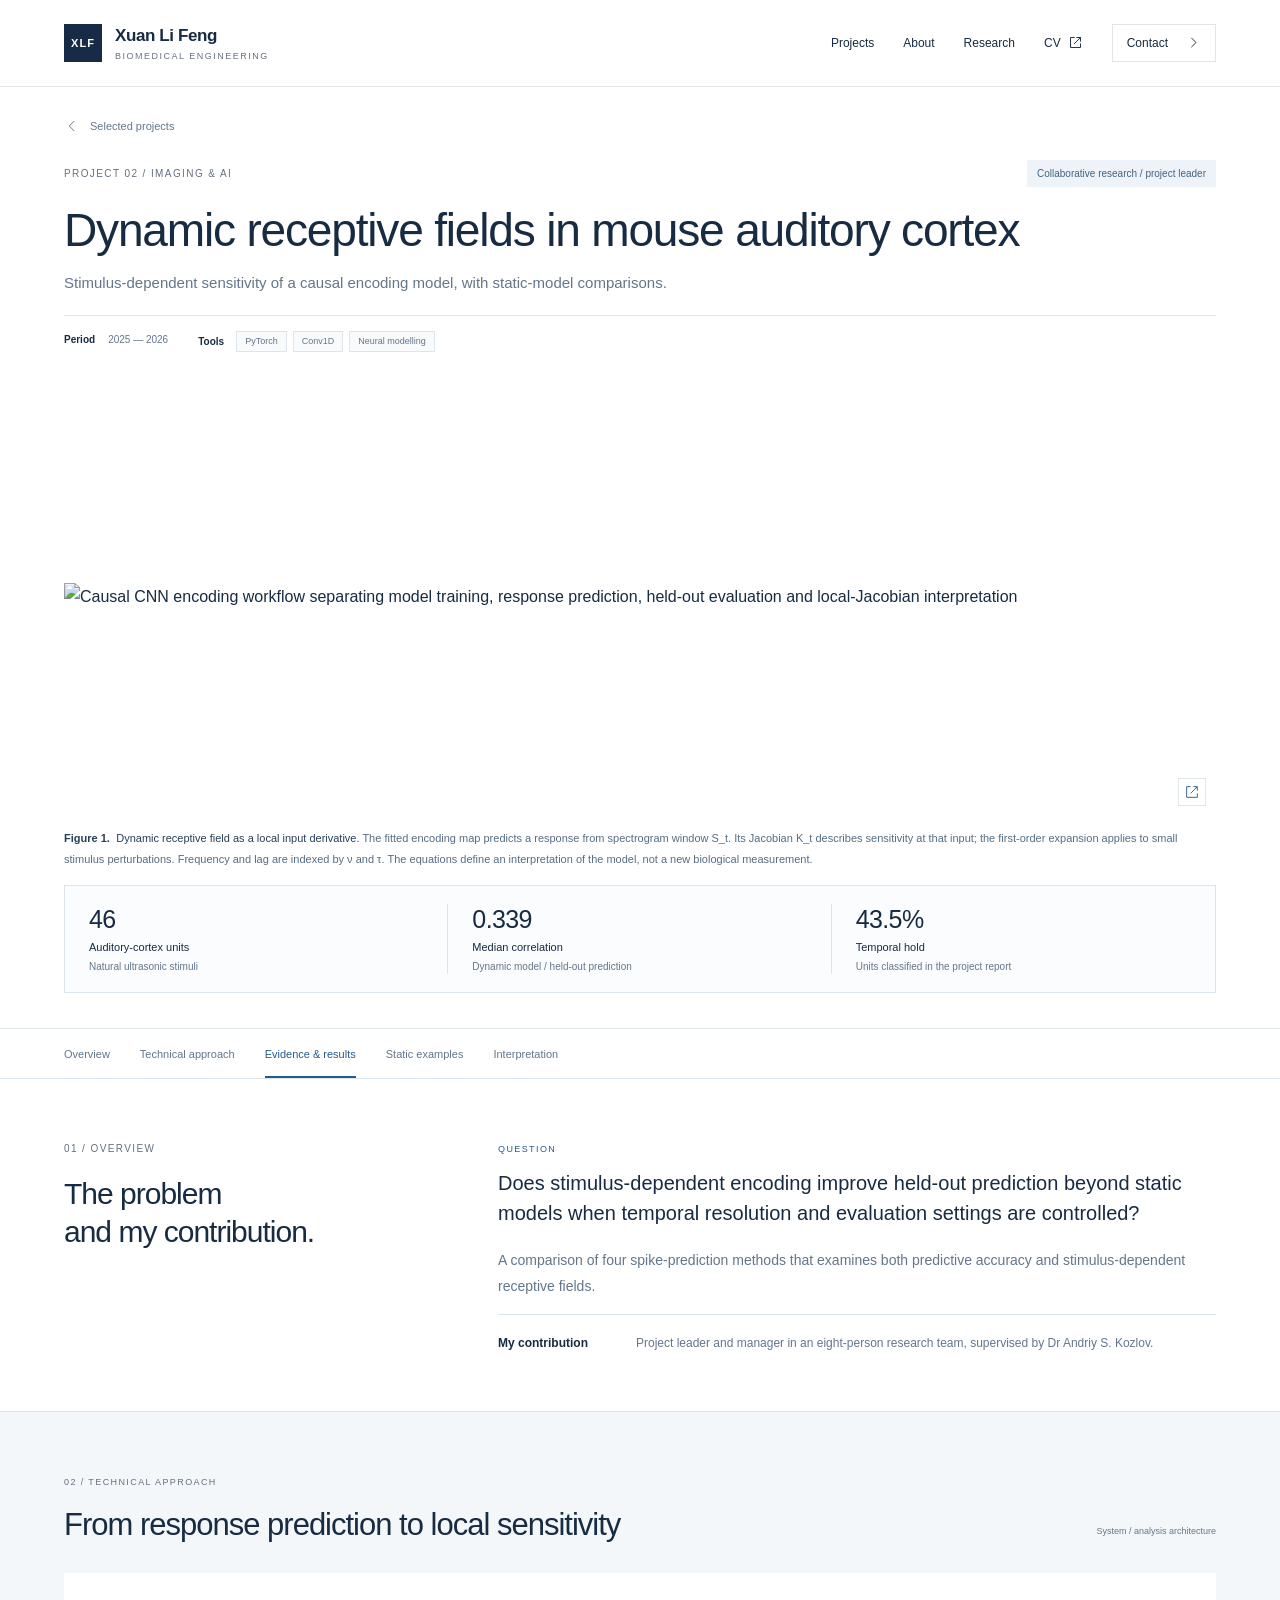
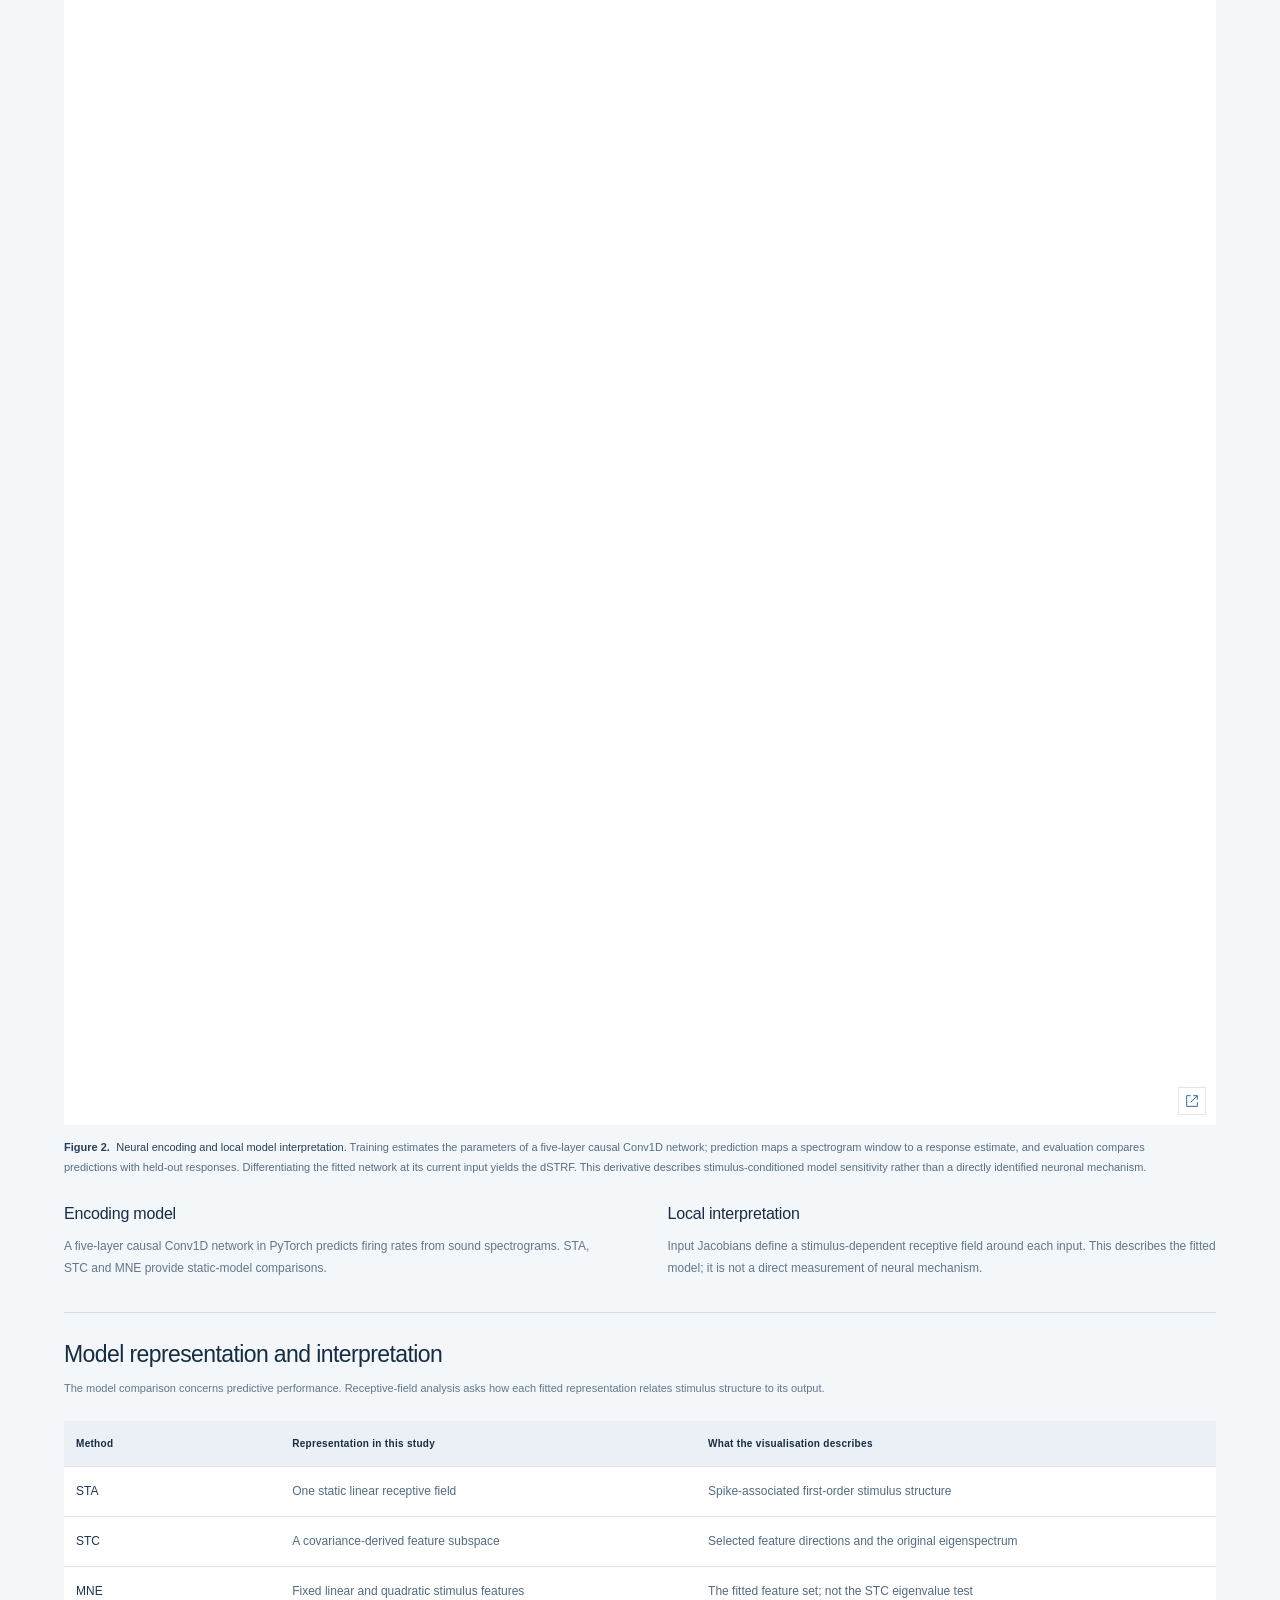
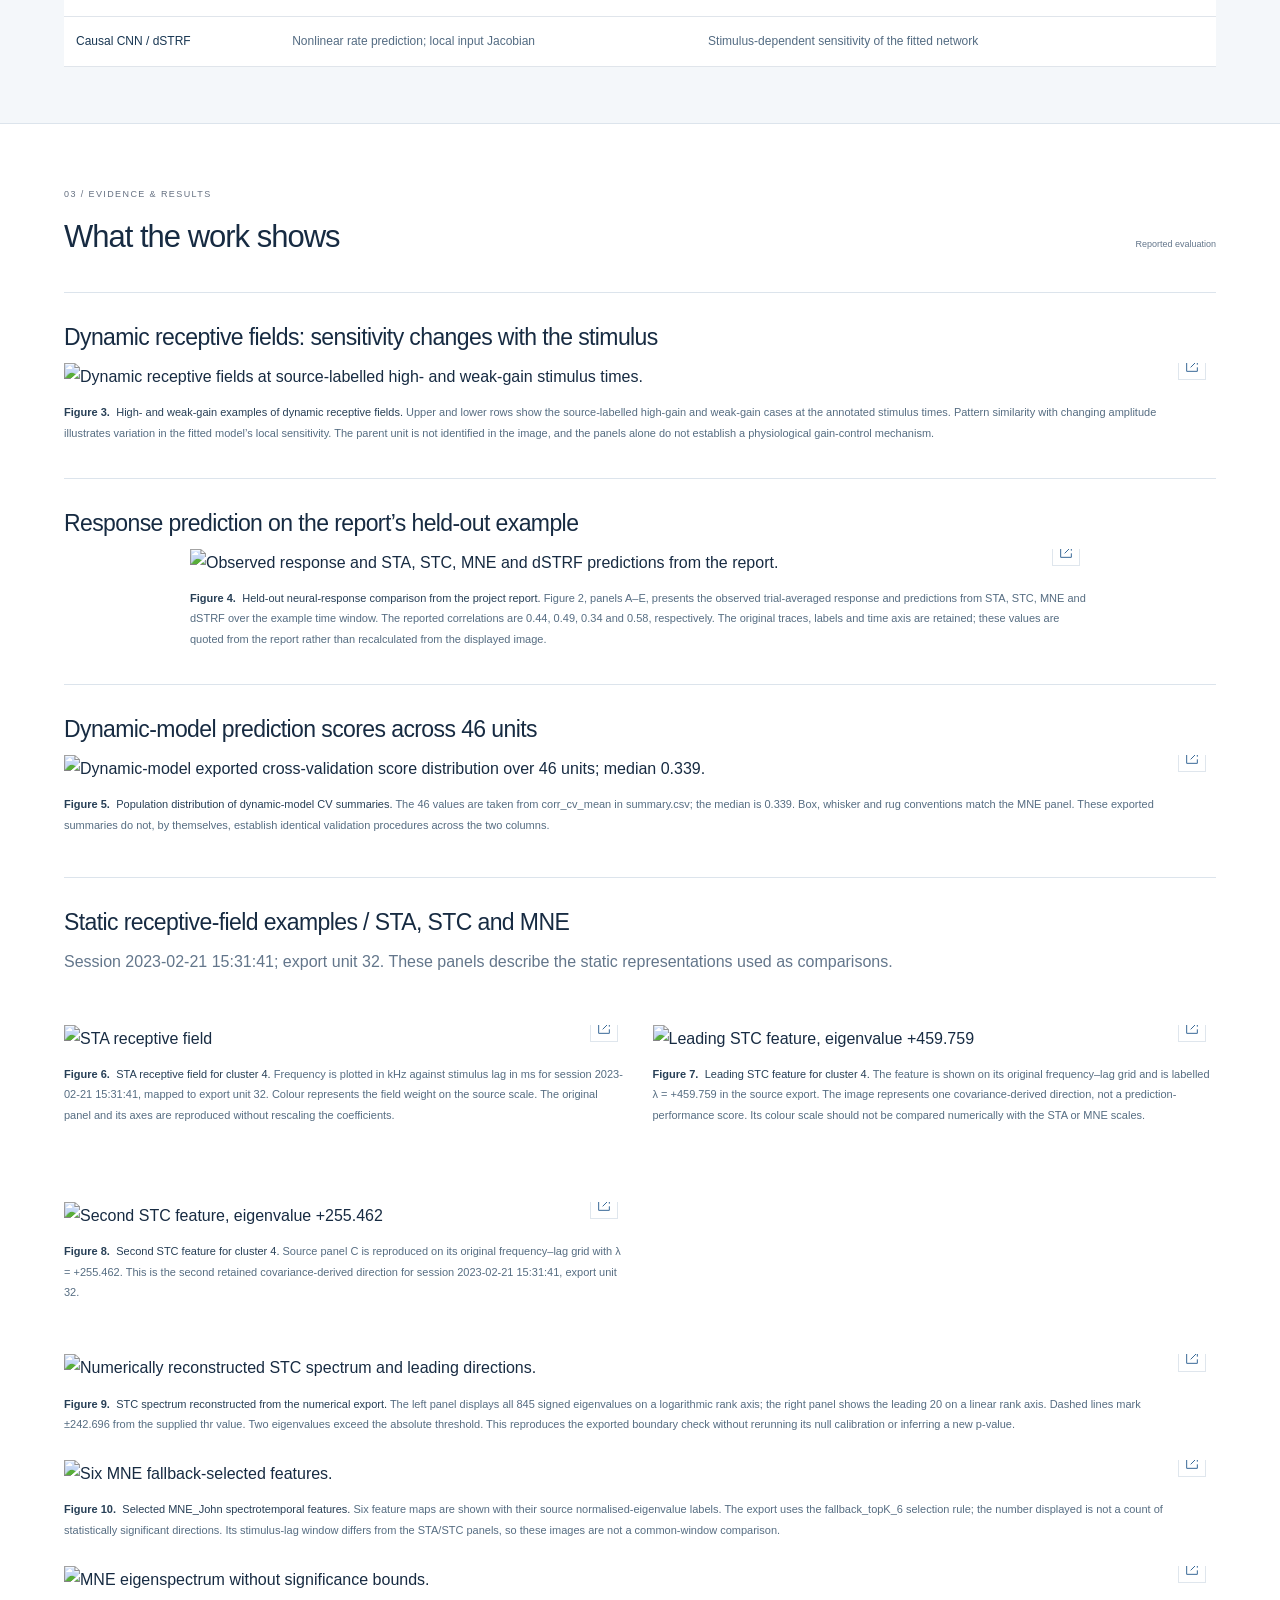
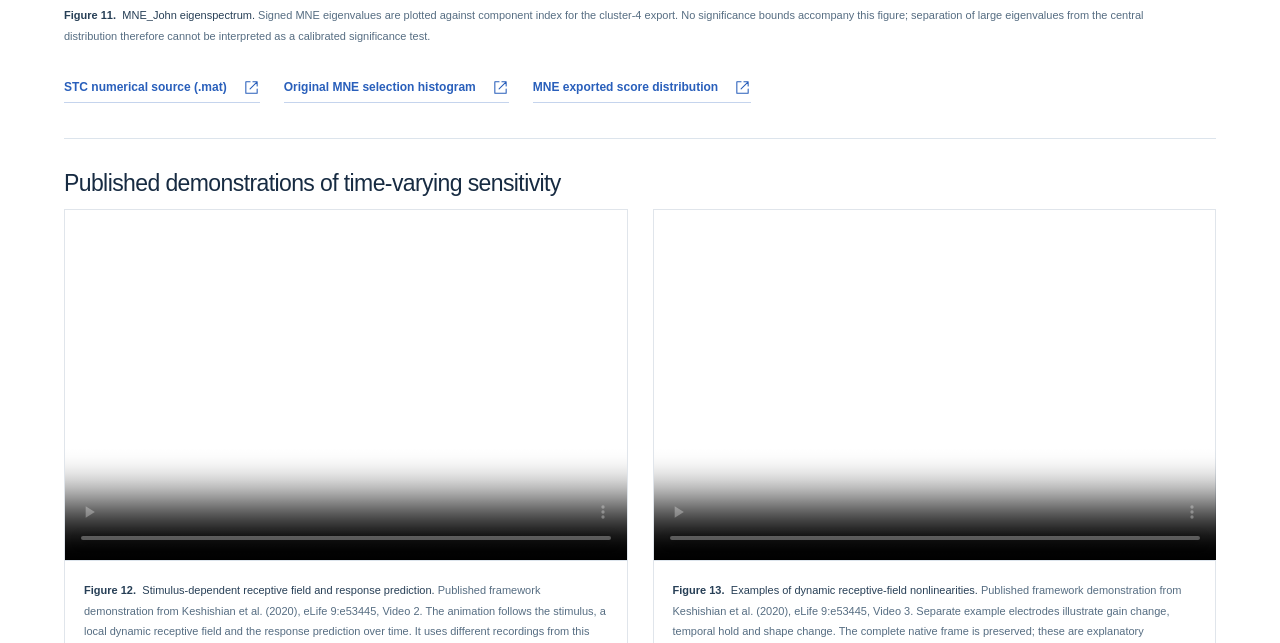
==== auditory.html @ 8106b440 "Add files via upload" ====
<!doctype html><html lang="en"><head><meta charset="utf-8"><meta name="viewport" content="width=device-width,initial-scale=1"><meta name="description" content="Xuan Li Feng — Biomedical engineering research in computational imaging, neural modelling and healthcare systems at Imperial College London."><meta name="theme-color" content="#17212e"><title>Dynamic receptive fields in mouse auditory cortex | Xuan Li Feng</title><link rel="stylesheet" href="style.css"><script src="app.js" defer></script><link rel="stylesheet" href="inner.css"><script src="inner.js" defer></script></head><body id="top" class="project-study study-auditory"><a class="skip" href="#main">Skip to content</a><header><a class="brand" href="index.html" aria-label="Xuan Li Feng home"><span class="monogram">XLF</span><span>Xuan Li Feng<small>Biomedical engineering</small></span></a><nav aria-label="Main navigation"><a href="index.html#work">Projects</a><a href="index.html#about">About</a><a href="index.html#research">Research</a><a class="nav-cv" href="assets/Xuan-Li-Feng-CV.pdf" target="_blank" rel="noopener">CV <svg class="icon" viewBox="0 0 24 24" fill="none" stroke="currentColor" stroke-width="1.6" stroke-linecap="round" stroke-linejoin="round" aria-hidden="true"><path d="M14 4h6v6M20 4 10 14M10 4H4v16h16v-6"/></svg></a><a class="contact-link" href="mailto:xl4723@ic.ac.uk">Contact <svg class="icon" viewBox="0 0 24 24" fill="none" stroke="currentColor" stroke-width="1.6" stroke-linecap="round" stroke-linejoin="round" aria-hidden="true"><path d="m9 5 7 7-7 7"/></svg></a></nav></header><main id="main"><div class="study-page"><section class="study-masthead wrap"><a class="study-back" href="index.html#work"><svg class="icon back-icon" viewBox="0 0 24 24" fill="none" stroke="currentColor" stroke-width="1.6" stroke-linecap="round" stroke-linejoin="round" aria-hidden="true"><path d="m9 5 7 7-7 7"/></svg> Selected projects</a><div class="study-topline"><span class="eyebrow">Project 02 / Imaging & AI</span><span class="study-state">Collaborative research / project leader</span></div><h1>Dynamic receptive fields in mouse auditory cortex</h1><p class="study-subtitle">Stimulus-dependent sensitivity of a causal encoding model, with static-model comparisons.</p><div class="study-metadata"><span><strong>Period</strong>2025 — 2026</span><span class="metadata-tools"><strong>Tools</strong><ul><li>PyTorch</li><li>Conv1D</li><li>Neural modelling</li></ul></span></div></section><div class="wrap study-opening"><div><figure class="technical-figure hero-study-figure"><a href="assets/neural-dynamic-mathematics.svg" target="_blank" rel="noopener" aria-label="Open full figure: Causal CNN encoding workflow separating model training, response prediction, held-out evaluation and local-Jacobian interpretation"><img src="assets/neural-dynamic-mathematics.svg" alt="Causal CNN encoding workflow separating model training, response prediction, held-out evaluation and local-Jacobian interpretation" loading="eager"><span class="figure-zoom" aria-hidden="true"><svg width="16" height="16" viewBox="0 0 24 24" fill="none" stroke="currentColor" stroke-width="1.6"><path d="M14 4h6v6M20 4 10 14M10 4H4v16h16v-6"/></svg></span></a><figcaption><span class="caption-number">Figure 1.</span> <strong>Dynamic receptive field as a local input derivative.</strong> The fitted encoding map predicts a response from spectrogram window S_t. Its Jacobian K_t describes sensitivity at that input; the first-order expansion applies to small stimulus perturbations. Frequency and lag are indexed by ν and τ. The equations define an interpretation of the model, not a new biological measurement.</figcaption></figure></div><aside class="study-key-results"><span class="eyebrow">Project in brief</span><div class="study-metric"><strong>46</strong><span>Auditory-cortex units</span><small>Natural ultrasonic stimuli</small></div><div class="study-metric"><strong>0.339</strong><span>Median correlation</span><small>Dynamic model / held-out prediction</small></div><div class="study-metric"><strong>43.5%</strong><span>Temporal hold</span><small>Units classified in the project report</small></div></aside></div><nav class="study-nav" aria-label="Project sections"><div class="wrap"><a class="current" href="#overview">Overview</a><a href="#system">Technical approach</a><a href="#evidence">Evidence & results</a><a href="#static-examples">Static examples</a><a href="#discussion">Interpretation</a></div></nav><section id="overview" class="wrap study-section study-overview"><div class="study-section-heading"><span class="eyebrow">01 / Overview</span><h2>The problem<br>and my contribution.</h2></div><div class="study-overview-copy"><div class="study-question"><span class="eyebrow">Question</span><p>Does stimulus-dependent encoding improve held-out prediction beyond static models when temporal resolution and evaluation settings are controlled?</p></div><p>A comparison of four spike-prediction methods that examines both predictive accuracy and stimulus-dependent receptive fields.</p><div class="contribution-line"><strong>My contribution</strong><p>Project leader and manager in an eight-person research team, supervised by Dr Andriy S. Kozlov.</p></div></div></section><section id="system" class="study-system"><div class="wrap study-section"><div class="study-section-header"><div><span class="eyebrow">02 / Technical approach</span><h2>From response prediction to local sensitivity</h2></div><span class="diagram-tag">System / analysis architecture</span></div><figure class="technical-figure architecture-figure provided-diagram"><a href="assets/diagrams/neural-1-prediction-vs-interpretation.svg" target="_blank" rel="noopener" aria-label="Open full figure: From response prediction to local sensitivity"><picture><source media="(max-width: 760px)" srcset="assets/diagrams/neural-1-prediction-vs-interpretation-mobile.svg" type="image/svg+xml"><img src="assets/diagrams/neural-1-prediction-vs-interpretation.svg" alt="From response prediction to local sensitivity" loading="lazy"></picture><span class="figure-zoom" aria-hidden="true"><svg width="16" height="16" viewBox="0 0 24 24" fill="none" stroke="currentColor" stroke-width="1.6"><path d="M14 4h6v6M20 4 10 14M10 4H4v16h16v-6"/></svg></span></a><figcaption><span class="caption-number">Figure 2.</span> <strong>Neural encoding and local model interpretation.</strong> Training estimates the parameters of a five-layer causal Conv1D network; prediction maps a spectrogram window to a response estimate, and evaluation compares predictions with held-out responses. Differentiating the fitted network at its current input yields the dSTRF. This derivative describes stimulus-conditioned model sensitivity rather than a directly identified neuronal mechanism.</figcaption></figure><div class="method-notes"><div><h3>Encoding model</h3><p>A five-layer causal Conv1D network in PyTorch predicts firing rates from sound spectrograms. STA, STC and MNE provide static-model comparisons.</p></div><div><h3>Local interpretation</h3><p>Input Jacobians define a stimulus-dependent receptive field around each input. This describes the fitted model; it is not a direct measurement of neural mechanism.</p></div></div><div class="encoding-methods"><div class="media-heading"><h3>Model representation and interpretation</h3><p>The model comparison concerns predictive performance. Receptive-field analysis asks how each fitted representation relates stimulus structure to its output.</p></div><div class="table-scroll"><table class="encoding-table"><thead><tr><th>Method</th><th>Representation in this study</th><th>What the visualisation describes</th></tr></thead><tbody><tr><td>STA</td><td>One static linear receptive field</td><td>Spike-associated first-order stimulus structure</td></tr><tr><td>STC</td><td>A covariance-derived feature subspace</td><td>Selected feature directions and the original eigenspectrum</td></tr><tr><td>MNE</td><td>Fixed linear and quadratic stimulus features</td><td>The fitted feature set; not the STC eigenvalue test</td></tr><tr><td>Causal CNN / dSTRF</td><td>Nonlinear rate prediction; local input Jacobian</td><td>Stimulus-dependent sensitivity of the fitted network</td></tr></tbody></table></div></div></div></section><section id="evidence" class="wrap study-section"><div class="study-section-header"><div><span class="eyebrow">03 / Evidence & results</span><h2>What the work shows</h2></div><span class="diagram-tag">Reported evaluation</span></div><div class="media-heading"><h3>Dynamic receptive fields: sensitivity changes with the stimulus</h3></div><figure class="technical-figure gain-figure"><a href="assets/neural-gain-change.webp" target="_blank" rel="noopener" aria-label="Open full figure: Dynamic receptive fields at source-labelled high- and weak-gain stimulus times."><img src="assets/neural-gain-change.webp" alt="Dynamic receptive fields at source-labelled high- and weak-gain stimulus times." loading="lazy"><span class="figure-zoom" aria-hidden="true"><svg width="16" height="16" viewBox="0 0 24 24" fill="none" stroke="currentColor" stroke-width="1.6"><path d="M14 4h6v6M20 4 10 14M10 4H4v16h16v-6"/></svg></span></a><figcaption><span class="caption-number">Figure 3.</span> <strong>High- and weak-gain examples of dynamic receptive fields.</strong> Upper and lower rows show the source-labelled high-gain and weak-gain cases at the annotated stimulus times. Pattern similarity with changing amplitude illustrates variation in the fitted model’s local sensitivity. The parent unit is not identified in the image, and the panels alone do not establish a physiological gain-control mechanism.</figcaption></figure><div class="media-heading"><h3>Response prediction on the report’s held-out example</h3></div><figure class="technical-figure report-prediction-figure"><a href="assets/neural-report-predictions.png" target="_blank" rel="noopener" aria-label="Open full figure: Observed response and STA, STC, MNE and dSTRF predictions from the report."><img src="assets/neural-report-predictions.png" alt="Observed response and STA, STC, MNE and dSTRF predictions from the report." loading="lazy"><span class="figure-zoom" aria-hidden="true"><svg width="16" height="16" viewBox="0 0 24 24" fill="none" stroke="currentColor" stroke-width="1.6"><path d="M14 4h6v6M20 4 10 14M10 4H4v16h16v-6"/></svg></span></a><figcaption><span class="caption-number">Figure 4.</span> <strong>Held-out neural-response comparison from the project report.</strong> Figure 2, panels A–E, presents the observed trial-averaged response and predictions from STA, STC, MNE and dSTRF over the example time window. The reported correlations are 0.44, 0.49, 0.34 and 0.58, respectively. The original traces, labels and time axis are retained; these values are quoted from the report rather than recalculated from the displayed image.</figcaption></figure><div class="media-heading"><h3>Dynamic-model prediction scores across 46 units</h3></div><figure class="technical-figure single-score-figure"><a href="assets/neural-score-dynamic.svg" target="_blank" rel="noopener" aria-label="Open full figure: Dynamic-model exported cross-validation score distribution over 46 units; median 0.339."><img src="assets/neural-score-dynamic.svg" alt="Dynamic-model exported cross-validation score distribution over 46 units; median 0.339." loading="lazy"><span class="figure-zoom" aria-hidden="true"><svg width="16" height="16" viewBox="0 0 24 24" fill="none" stroke="currentColor" stroke-width="1.6"><path d="M14 4h6v6M20 4 10 14M10 4H4v16h16v-6"/></svg></span></a><figcaption><span class="caption-number">Figure 5.</span> <strong>Population distribution of dynamic-model CV summaries.</strong> The 46 values are taken from corr_cv_mean in summary.csv; the median is 0.339. Box, whisker and rug conventions match the MNE panel. These exported summaries do not, by themselves, establish identical validation procedures across the two columns.</figcaption></figure><section id="static-examples" class="baseline-appendix"><div class="media-heading"><h3>Static receptive-field examples / STA, STC and MNE</h3></div><p>Session 2023-02-21 15:31:41; export unit 32. These panels describe the static representations used as comparisons.</p><div class="cluster4-figure-pair"><figure class="technical-figure "><a href="assets/cluster4-sta-receptive-field.png" target="_blank" rel="noopener" aria-label="Open full figure: STA receptive field"><img src="assets/cluster4-sta-receptive-field.png" alt="STA receptive field" loading="lazy"><span class="figure-zoom" aria-hidden="true"><svg width="16" height="16" viewBox="0 0 24 24" fill="none" stroke="currentColor" stroke-width="1.6"><path d="M14 4h6v6M20 4 10 14M10 4H4v16h16v-6"/></svg></span></a><figcaption><span class="caption-number">Figure 6.</span> <strong>STA receptive field for cluster 4.</strong> Frequency is plotted in kHz against stimulus lag in ms for session 2023-02-21 15:31:41, mapped to export unit 32. Colour represents the field weight on the source scale. The original panel and its axes are reproduced without rescaling the coefficients.</figcaption></figure><figure class="technical-figure "><a href="assets/cluster4-stc-feature1.png" target="_blank" rel="noopener" aria-label="Open full figure: Leading STC feature, eigenvalue +459.759"><img src="assets/cluster4-stc-feature1.png" alt="Leading STC feature, eigenvalue +459.759" loading="lazy"><span class="figure-zoom" aria-hidden="true"><svg width="16" height="16" viewBox="0 0 24 24" fill="none" stroke="currentColor" stroke-width="1.6"><path d="M14 4h6v6M20 4 10 14M10 4H4v16h16v-6"/></svg></span></a><figcaption><span class="caption-number">Figure 7.</span> <strong>Leading STC feature for cluster 4.</strong> The feature is shown on its original frequency–lag grid and is labelled λ = +459.759 in the source export. The image represents one covariance-derived direction, not a prediction-performance score. Its colour scale should not be compared numerically with the STA or MNE scales.</figcaption></figure><figure class="technical-figure "><a href="assets/cluster4-stc-feature2.svg" target="_blank" rel="noopener" aria-label="Open full figure: Second STC feature, eigenvalue +255.462"><img src="assets/cluster4-stc-feature2.svg" alt="Second STC feature, eigenvalue +255.462" loading="lazy"><span class="figure-zoom" aria-hidden="true"><svg width="16" height="16" viewBox="0 0 24 24" fill="none" stroke="currentColor" stroke-width="1.6"><path d="M14 4h6v6M20 4 10 14M10 4H4v16h16v-6"/></svg></span></a><figcaption><span class="caption-number">Figure 8.</span> <strong>Second STC feature for cluster 4.</strong> Source panel C is reproduced on its original frequency–lag grid with λ = +255.462. This is the second retained covariance-derived direction for session 2023-02-21 15:31:41, export unit 32.</figcaption></figure></div><figure class="technical-figure "><a href="assets/cluster4-stc-spectrum-refined.svg" target="_blank" rel="noopener" aria-label="Open full figure: Numerically reconstructed STC spectrum and leading directions."><img src="assets/cluster4-stc-spectrum-refined.svg" alt="Numerically reconstructed STC spectrum and leading directions." loading="lazy"><span class="figure-zoom" aria-hidden="true"><svg width="16" height="16" viewBox="0 0 24 24" fill="none" stroke="currentColor" stroke-width="1.6"><path d="M14 4h6v6M20 4 10 14M10 4H4v16h16v-6"/></svg></span></a><figcaption><span class="caption-number">Figure 9.</span> <strong>STC spectrum reconstructed from the numerical export.</strong> The left panel displays all 845 signed eigenvalues on a logarithmic rank axis; the right panel shows the leading 20 on a linear rank axis. Dashed lines mark ±242.696 from the supplied thr value. Two eigenvalues exceed the absolute threshold. This reproduces the exported boundary check without rerunning its null calibration or inferring a new p-value.</figcaption></figure><figure class="technical-figure "><a href="assets/cluster4-mne-top6-features.png" target="_blank" rel="noopener" aria-label="Open full figure: Six MNE fallback-selected features."><img src="assets/cluster4-mne-top6-features.png" alt="Six MNE fallback-selected features." loading="lazy"><span class="figure-zoom" aria-hidden="true"><svg width="16" height="16" viewBox="0 0 24 24" fill="none" stroke="currentColor" stroke-width="1.6"><path d="M14 4h6v6M20 4 10 14M10 4H4v16h16v-6"/></svg></span></a><figcaption><span class="caption-number">Figure 10.</span> <strong>Selected MNE_John spectrotemporal features.</strong> Six feature maps are shown with their source normalised-eigenvalue labels. The export uses the fallback_topK_6 selection rule; the number displayed is not a count of statistically significant directions. Its stimulus-lag window differs from the STA/STC panels, so these images are not a common-window comparison.</figcaption></figure><figure class="technical-figure "><a href="assets/cluster4-mne-eigenspectrum.png" target="_blank" rel="noopener" aria-label="Open full figure: MNE eigenspectrum without significance bounds."><img src="assets/cluster4-mne-eigenspectrum.png" alt="MNE eigenspectrum without significance bounds." loading="lazy"><span class="figure-zoom" aria-hidden="true"><svg width="16" height="16" viewBox="0 0 24 24" fill="none" stroke="currentColor" stroke-width="1.6"><path d="M14 4h6v6M20 4 10 14M10 4H4v16h16v-6"/></svg></span></a><figcaption><span class="caption-number">Figure 11.</span> <strong>MNE_John eigenspectrum.</strong> Signed MNE eigenvalues are plotted against component index for the cluster-4 export. No significance bounds accompany this figure; separation of large eigenvalues from the central distribution therefore cannot be interpreted as a calibrated significance test.</figcaption></figure><div class="source-downloads"><a class="text-link" href="assets/cluster4-stc-eigenvalues.mat" target="_blank" rel="noopener">STC numerical source (.mat) <svg class="icon" viewBox="0 0 24 24" fill="none" stroke="currentColor" stroke-width="1.6" stroke-linecap="round" stroke-linejoin="round" aria-hidden="true"><path d="M14 4h6v6M20 4 10 14M10 4H4v16h16v-6"/></svg></a><a class="text-link" href="assets/cluster4-mne-eigenvalue-histogram.png" target="_blank" rel="noopener">Original MNE selection histogram <svg class="icon" viewBox="0 0 24 24" fill="none" stroke="currentColor" stroke-width="1.6" stroke-linecap="round" stroke-linejoin="round" aria-hidden="true"><path d="M14 4h6v6M20 4 10 14M10 4H4v16h16v-6"/></svg></a><a class="text-link" href="assets/neural-score-mne.svg" target="_blank" rel="noopener">MNE exported score distribution <svg class="icon" viewBox="0 0 24 24" fill="none" stroke="currentColor" stroke-width="1.6" stroke-linecap="round" stroke-linejoin="round" aria-hidden="true"><path d="M14 4h6v6M20 4 10 14M10 4H4v16h16v-6"/></svg></a></div></section><div class="media-heading"><h3>Published demonstrations of time-varying sensitivity</h3></div><div class="video-grid"><figure class="framework-video"><div class="video-stage"><video controls playsinline preload="metadata" poster="assets/dstrf-video2-poster.webp" aria-label="Stimulus-dependent receptive field"><source src="assets/dstrf-video2.mp4" type="video/mp4">Your browser cannot play this video. Open the MP4 using the link below.</video></div><figcaption><span class="caption-number">Figure 12.</span> <strong>Stimulus-dependent receptive field and response prediction.</strong> Published framework demonstration from Keshishian et al. (2020), eLife 9:e53445, Video 2. The animation follows the stimulus, a local dynamic receptive field and the response prediction over time. It uses different recordings from this portfolio’s mouse-neuron study.<div class="video-caption-links"><a class="text-link" href="assets/dstrf-video2.mp4" target="_blank" rel="noopener">Open MP4 <svg class="icon" viewBox="0 0 24 24" fill="none" stroke="currentColor" stroke-width="1.6" stroke-linecap="round" stroke-linejoin="round" aria-hidden="true"><path d="M14 4h6v6M20 4 10 14M10 4H4v16h16v-6"/></svg></a> <a class="text-link" href="https://elifesciences.org/articles/53445" target="_blank" rel="noopener">Original publication <svg class="icon" viewBox="0 0 24 24" fill="none" stroke="currentColor" stroke-width="1.6" stroke-linecap="round" stroke-linejoin="round" aria-hidden="true"><path d="M14 4h6v6M20 4 10 14M10 4H4v16h16v-6"/></svg></a></div></figcaption></figure><figure class="framework-video"><div class="video-stage"><video controls playsinline preload="metadata" poster="assets/dstrf-video3-poster.webp" aria-label="Three forms of nonlinearity"><source src="assets/dstrf-video3.mp4" type="video/mp4">Your browser cannot play this video. Open the MP4 using the link below.</video></div><figcaption><span class="caption-number">Figure 13.</span> <strong>Examples of dynamic receptive-field nonlinearities.</strong> Published framework demonstration from Keshishian et al. (2020), eLife 9:e53445, Video 3. Separate example electrodes illustrate gain change, temporal hold and shape change. The complete native frame is preserved; these are explanatory publication examples, not new results from the portfolio dataset.<div class="video-caption-links"><a class="text-link" href="assets/dstrf-video3.mp4" target="_blank" rel="noopener">Open MP4 <svg class="icon" viewBox="0 0 24 24" fill="none" stroke="currentColor" stroke-width="1.6" stroke-linecap="round" stroke-linejoin="round" aria-hidden="true"><path d="M14 4h6v6M20 4 10 14M10 4H4v16h16v-6"/></svg></a> <a class="text-link" href="https://elifesciences.org/articles/53445" target="_blank" rel="noopener">Original publication <svg class="icon" viewBox="0 0 24 24" fill="none" stroke="currentColor" stroke-width="1.6" stroke-linecap="round" stroke-linejoin="round" aria-hidden="true"><path d="M14 4h6v6M20 4 10 14M10 4H4v16h16v-6"/></svg></a></div></figcaption></figure></div><div class="findings-copy"><div class="study-prose"><h3>Prediction depends on the comparison protocol</h3><p>Across 46 mouse auditory-cortex units, the dynamic model achieved a median held-out Pearson correlation of 0.339, compared with 0.290 for MNE under matched 50 ms settings. This supports an advantage within that comparison. MNE at its native 15 ms resolution was not significantly different from the dynamic model (p = 0.12), so the result does not establish a model-class advantage independent of temporal resolution, loss function and evaluation choices.</p></div><div class="study-prose"><h3>A representative response is not a population result</h3><p>The report identifies the example response comparison as held-out and displays STA, STC, MNE and dSTRF predictions against the trial-averaged response. Their reported correlations are 0.44, 0.49, 0.34 and 0.58. This example illustrates differences in the predicted response but does not establish a population-wide ranking on its own. The 46-unit summaries and the report’s matched/native-resolution comparisons are needed for that conclusion.</p></div><div class="study-prose"><h3>Static feature structure and local network sensitivity</h3><p>The cluster-4 appendix separates three forms of representation: a linear STA field, STC feature directions and an MNE feature set. Its eigenvalue panels are explicitly labelled STC, with two significant features indicated by the source figure. The dynamic analysis instead differentiates the fitted Conv1D output with respect to the input spectrogram. Its dSTRF is a local, stimulus-conditioned sensitivity map, rather than another fixed feature basis or a direct measurement of cellular mechanism.</p></div></div></section><section id="discussion" class="study-discussion"><div class="wrap study-section"><div class="study-section-header"><div><span class="eyebrow">04 / Interpretation</span><h2>Scope of the evidence</h2></div></div><div class="discussion-grid"><div><div class="study-prose"><h3>Limits on the interpretation</h3><p>Temporal hold was reported in 43.5% of analysed units, alongside gain and shape changes in the fitted receptive fields. These observations describe the network-based representation used in the study. They do not identify a unique neuronal mechanism, and the archive does not provide every original null distribution or STA/STC per-unit prediction score needed to reconstruct all statistical comparisons. I led and managed the eight-person study under Dr Andriy S. Kozlov; the experimental figures and results are shared team work.</p></div></div><aside><span class="eyebrow">Conclusion supported here</span><p>The dynamic model’s advantage depends on the comparison settings. A non-significant native-resolution comparison does not establish equivalence.</p></aside></div></div></section><div class="wrap study-next"><a href="index.html#work"><svg class="icon back-icon" viewBox="0 0 24 24" fill="none" stroke="currentColor" stroke-width="1.6" stroke-linecap="round" stroke-linejoin="round" aria-hidden="true"><path d="m9 5 7 7-7 7"/></svg> All projects</a><a href="internship.html"><span class="eyebrow">Next project</span><strong>Soft-composite energy harvesting</strong><svg class="icon" viewBox="0 0 24 24" fill="none" stroke="currentColor" stroke-width="1.6" stroke-linecap="round" stroke-linejoin="round" aria-hidden="true"><path d="m9 5 7 7-7 7"/></svg></a></div></div></main><footer><span>© 2026 Xuan Li Feng<span class="footer-sub">London / Imperial College London</span></span><a href="https://github.com/xuan-lifeng" target="_blank" rel="noopener">GitHub <svg class="icon" viewBox="0 0 24 24" fill="none" stroke="currentColor" stroke-width="1.6" stroke-linecap="round" stroke-linejoin="round" aria-hidden="true"><path d="M14 4h6v6M20 4 10 14M10 4H4v16h16v-6"/></svg></a><a href="#top">Back to top <svg class="icon up-icon" viewBox="0 0 24 24" fill="none" stroke="currentColor" stroke-width="1.6" stroke-linecap="round" stroke-linejoin="round" aria-hidden="true"><path d="m9 5 7 7-7 7"/></svg></a></footer></body></html>
---- style.css ----
:root{--bg:#fff;--ink:#17212e;--muted:#657081;--line:#e0e5eb;--accent:#295fbb;--wash:#f2f5f8;--navy:#172b46}*{box-sizing:border-box}html{scroll-behavior:smooth;scroll-padding-top:110px}body{margin:0;background:var(--bg);color:var(--ink);font-family:Arial,Helvetica,sans-serif;font-size:16px;line-height:1.7;-webkit-font-smoothing:antialiased}a{color:inherit;text-decoration:none}button{font:inherit}.icon{display:inline-block;width:21px;height:21px;vertical-align:middle;flex-shrink:0;transition:transform .2s}.back-icon{transform:rotate(180deg)}.up-icon{transform:rotate(-90deg)}header{display:flex;align-items:center;justify-content:space-between;padding:23px 5%;position:sticky;top:0;z-index:20;background:rgba(255,255,255,.96);backdrop-filter:blur(14px);border-bottom:1px solid var(--line)}.brand{display:flex;align-items:center;gap:13px;font-size:17px;font-weight:600;letter-spacing:-.4px}.brand small{display:block;font-size:9px;letter-spacing:1.5px;text-transform:uppercase;color:var(--muted);font-weight:400;margin-top:1px}.monogram{display:grid;place-items:center;width:38px;height:38px;background:var(--navy);color:#fff;font-size:11px;letter-spacing:1px}.brand>span:last-child{line-height:1.5}nav{display:flex;align-items:center;gap:29px;font-size:12px}nav a:hover{color:var(--accent)}nav .icon{width:15px;height:15px}.nav-cv{display:flex;gap:7px;align-items:center}.contact-link{display:flex;align-items:center;gap:18px;border:1px solid var(--line);padding:8px 14px}.wrap{width:90%;max-width:1320px;margin:auto}.hero{padding-top:74px}.eyebrow{text-transform:uppercase;letter-spacing:1.7px;font-size:10px;font-weight:600;line-height:1.6;color:var(--muted)}.status-dot{display:inline-block;width:6px;height:6px;background:var(--accent);border-radius:50%;margin-right:9px;vertical-align:middle}.hero-grid{display:grid;grid-template-columns:2.35fr 1fr;gap:90px;align-items:center}h1,h2,h3,p{margin-top:0}h1{font-size:clamp(44px,4.9vw,72px);font-weight:500;line-height:1.1;letter-spacing:-3.8px;margin:29px 0 25px}h1 em{font-family:Georgia,'Times New Roman',serif;font-weight:400;font-style:italic;color:var(--accent);letter-spacing:-3px}h2{font-size:clamp(32px,3.1vw,46px);font-weight:500;line-height:1.18;letter-spacing:-1.7px;margin:20px 0}h3{font-size:23px;line-height:1.3;font-weight:500;letter-spacing:-.6px;margin:0 0 12px}p{color:var(--muted)}.intro{font-size:16px;line-height:1.8;max-width:580px}.actions{display:flex;gap:13px;margin-top:29px}.button{display:inline-flex;align-items:center;gap:22px;padding:13px 19px;font-size:12px;font-weight:600;border:1px solid var(--line);transition:background .2s}.primary{background:var(--navy);color:white;border-color:var(--navy)}.primary:hover{background:var(--accent)}.secondary:hover{background:var(--wash)}.button .icon{width:18px;height:18px}.button:hover .icon,.text-link:hover .icon{transform:translateX(3px)}.hero-note{border-left:2px solid var(--line);padding:0 0 0 27px;margin-top:30px}.hero-note h2{font-size:23px;letter-spacing:-.6px;margin:17px 0 12px;line-height:1.35}.hero-note p{font-size:13px}.mini-diagram{display:grid;gap:0;margin:20px 0}.mini-diagram span{font-size:10px;color:var(--muted);padding:5px 0 5px 16px;border-left:1px solid #b8cce7;position:relative}.mini-diagram span:before{content:'';position:absolute;left:-3px;top:12px;width:5px;height:5px;background:var(--accent);border-radius:50%}.text-link{display:inline-flex;align-items:center;gap:16px;font-size:12px;font-weight:600;color:var(--accent);border-bottom:1px solid #c5d4ed;padding:5px 0}.text-link .icon{width:17px;height:17px}.directions{display:flex;justify-content:space-between;align-items:center;gap:20px;margin-top:60px;padding:22px 0;border-block:1px solid var(--line);font-size:11px}.directions span:first-child{font-size:9px;letter-spacing:1.4px;text-transform:uppercase;color:var(--muted)}.section{padding-top:75px;padding-bottom:80px}.section-head{display:flex;justify-content:space-between;gap:70px;align-items:end;margin-bottom:34px}.section-head>p{max-width:365px;font-size:13px;line-height:1.8;margin:0 0 4px}.section-head h2{margin:17px 0 0}.filter-row{display:flex;align-items:center;justify-content:space-between;gap:15px;border-bottom:1px solid var(--line);padding-bottom:16px;margin-bottom:32px}.filters{display:flex;gap:4px;flex-wrap:wrap}.filters button{border:0;background:transparent;color:var(--muted);font-size:11px;padding:9px 13px;cursor:pointer}.filters button:hover{background:var(--wash)}.filters button.active{background:var(--navy);color:white}.filters small{font-size:9px;margin-left:10px;opacity:.6}.count{font-size:10px;margin:0;white-space:nowrap}.project-grid{display:grid;grid-template-columns:1fr 1fr;gap:48px 32px}.project[hidden]{display:none}.project{border-bottom:1px solid var(--line);padding-bottom:25px}.project-image{aspect-ratio:1.75;position:relative;background:var(--wash);overflow:hidden;display:flex;align-items:center;justify-content:center}.project-image img{width:90%;height:77%;object-fit:contain;transition:transform .35s}.project-image.nirf{background:#172b46}.project-image.nirf img{width:100%;height:100%;object-fit:cover}.project-image.wearable img{height:100%;width:100%;object-fit:cover;object-position:center 20%}.category{position:absolute;left:15px;top:15px;z-index:1;font-size:8px;letter-spacing:1.2px;text-transform:uppercase;background:white;padding:5px 10px;color:var(--ink)}.image-arrow{position:absolute;right:14px;bottom:14px;width:34px;height:34px;display:grid;place-items:center;background:white;color:var(--ink);border:1px solid var(--line)}.image-arrow .icon{width:18px;height:18px;transform:rotate(-45deg)}.project:hover .image-arrow{background:var(--navy);color:white;border-color:var(--navy)}.project:hover img{transform:scale(1.025)}.meta{display:flex;justify-content:space-between;gap:10px;font-size:9px;letter-spacing:.7px;text-transform:uppercase;color:var(--muted);margin:20px 0 11px}.project p{font-size:13px;line-height:1.8;margin-bottom:21px;max-width:95%}.card-foot{display:flex;justify-content:space-between;align-items:center;gap:12px}.tags{display:flex;gap:6px;flex-wrap:wrap}.tags span{font-size:9px;color:var(--muted);background:var(--wash);padding:3px 7px}.read-label{font-size:10px;white-space:nowrap;color:var(--accent);display:flex;gap:8px;align-items:center}.read-label .icon{width:16px;height:16px}.about-section{background:var(--wash);border-block:1px solid var(--line)}.about-grid{display:grid;grid-template-columns:1fr 1fr;gap:85px;margin-top:12px}.about-grid h2{margin-top:13px;font-size:40px}.about-copy{padding-top:12px}.about-copy p{font-size:14px;line-height:1.9}.education{display:grid;gap:5px;border-top:1px solid #d4dce6;padding-top:25px;margin-top:35px;font-size:11px;color:var(--muted)}.education strong{font-size:16px;color:var(--ink);margin-top:9px}.education+.text-link{margin-top:25px}.skills{margin-top:27px}.skills div{display:grid;grid-template-columns:145px 1fr;gap:15px;padding:16px 0;border-top:1px solid #d4dce6;font-size:11px}.skills strong{font-weight:600}.skills span{color:var(--muted)}.evidence-section{background:#f7f9fb;border-block:1px solid var(--line)}.report-grid{display:grid;grid-template-columns:repeat(3,1fr);gap:22px}.report-link{border:1px solid var(--line);padding:26px;background:white;display:flex;flex-direction:column}.report-link h3{margin-top:17px}.report-link p{font-size:12px;flex:1}.report-link>span:last-child{font-size:11px;color:var(--accent);margin-top:10px}.report-link:hover{border-color:var(--accent)}.poster-feature{display:grid;grid-template-columns:1.3fr 1fr;gap:70px;align-items:center;margin-top:65px}.poster-feature img{width:100%;max-height:460px;object-fit:contain}.poster-feature h3{font-size:34px;letter-spacing:-1.2px;margin-top:18px}.poster-feature p{font-size:13px}.poster-feature .text-link{margin-right:20px;margin-top:10px}.video-grid{display:grid;grid-template-columns:1fr 1fr;gap:25px}.video-grid figure{margin:0;border:1px solid var(--line)}video{width:100%;aspect-ratio:1.7;display:block;background:var(--navy);object-fit:contain}.video-grid figcaption{padding:18px}.video-grid figcaption strong{display:block;font-size:13px;color:var(--ink)}.video-grid figcaption span{display:block;font-size:10px;line-height:1.7;margin-top:8px}.video-grid .text-link{margin-top:10px}.publication{display:grid;grid-template-columns:1fr 1fr;gap:70px;padding:32px 0 0;border-top:1px solid var(--line)}.publication h3{font-size:24px;margin-top:17px;line-height:1.4}.publication p{font-size:13px}.publication-citation{border-left:1px solid var(--line);padding-left:40px}.contact-section{background:var(--navy);color:white;padding:70px 0}.contact-section .eyebrow{color:#99b3d7}.contact-grid{display:grid;grid-template-columns:1.2fr 1fr;gap:50px;align-items:center}.contact-section h2{font-size:49px;margin:20px 0}.contact-section p{font-size:13px;color:#b3c1d2}.contact-details{display:flex;align-items:start;flex-direction:column;gap:22px}.email{display:flex;align-items:center;gap:30px;font-size:27px;letter-spacing:-.8px;border-bottom:1px solid #56708c;padding-bottom:12px}.contact-details .text-link{color:#b7cee9;border-color:#56708c}.contact-details>span{font-size:11px;color:#a9bbcf}footer{display:flex;justify-content:space-between;align-items:center;padding:28px 5%;font-size:10px;color:var(--muted)}footer a{display:flex;align-items:center;gap:8px}footer .icon{width:15px;height:15px}.footer-sub{display:inline;margin-left:23px}.skip{position:fixed;top:-100px;left:20px;z-index:50;padding:10px;background:var(--navy);color:white}.skip:focus{top:10px}:focus-visible{outline:3px solid var(--accent);outline-offset:5px}.case-hero{padding-top:36px}.back{display:inline-flex;align-items:center;gap:10px;color:var(--muted);font-size:11px;margin-bottom:48px}.back .icon{width:17px;height:17px}.case-title{display:grid;grid-template-columns:2.2fr 1fr;gap:75px;align-items:center}.case-title h1{font-size:clamp(40px,4.6vw,65px);letter-spacing:-2.7px;line-height:1.13;margin:24px 0}.case-title dl{font-size:11px}.case-title dl div{display:grid;grid-template-columns:65px 1fr;gap:20px;border-top:1px solid var(--line);padding:14px 0}.case-title dt{color:var(--muted)}.case-title dd{margin:0}.case-desc{font-size:17px;line-height:1.8;max-width:850px}.resource-links{display:flex;gap:25px;flex-wrap:wrap}.resource-links:empty{display:none}.summary{display:grid;grid-template-columns:2fr 1fr;background:var(--wash);border-left:3px solid var(--accent);padding:30px 35px;gap:55px;margin:33px 0}.summary p{font-size:14px;line-height:1.85;margin:8px 0 15px;max-width:690px}.summary p:last-child{margin-bottom:0}.summary strong{font-size:11px}.result{border-left:1px solid #cfd9e6;padding-left:30px;display:flex;flex-direction:column;justify-content:center}.result strong{font-size:42px;font-weight:500;letter-spacing:-1.5px;line-height:1.2;margin-bottom:12px}.result span{font-size:11px;max-width:210px;color:var(--muted)}.pipeline-block{padding:17px 0 25px}.pipeline{display:grid;grid-template-columns:repeat(5,1fr);padding:0;margin:20px 0 0;list-style:none;gap:22px}.pipeline li{font-size:11px;border-top:1px solid #a9bdd8;padding-top:13px;position:relative}.pipeline li:before{content:'';position:absolute;top:-3px;left:0;background:var(--accent);width:5px;height:5px;border-radius:50%}.pipeline li span{display:block;font-size:9px;color:var(--muted);margin-bottom:5px}.case-figure{margin:20px 0 0}.case-figure img{width:100%;max-height:620px;object-fit:contain;background:var(--wash);padding:25px;display:block}.case-figure.nirf img{padding:0;background:var(--navy)}.case-figure.wearable img{max-height:950px}.case-figure figcaption{margin-top:11px;font-size:10px;color:var(--muted)}.case-content{display:grid;grid-template-columns:230px 1fr;gap:75px;margin-top:65px}.case-content aside{position:sticky;top:120px;align-self:start;border-top:1px solid var(--line);padding-top:20px}.case-content aside a{display:flex;gap:12px;margin-top:18px;font-size:11px;color:var(--muted);line-height:1.6}.case-content aside a:hover{color:var(--accent)}.case-content aside a span{font-size:9px;color:#91a0b3;padding-top:2px}.case-content article{max-width:850px}.case-content article>section{display:flex;gap:22px;padding-bottom:40px;margin-bottom:32px;border-bottom:1px solid var(--line)}.section-index{font-size:10px;color:var(--accent);padding-top:9px;min-width:20px}.case-content article h2{font-size:28px;line-height:1.3;margin:0 0 18px;letter-spacing:-.8px}.case-content article p{font-size:15px;line-height:1.95;margin:0}.case-content article .results-table,.case-content article .case-video{display:block}.results-table>p,.case-video>p{font-size:12px!important;margin-bottom:22px!important}.table-scroll{overflow-x:auto}table{width:100%;border-collapse:collapse;font-size:12px}th,td{text-align:left;border-bottom:1px solid var(--line);padding:14px 12px}th{font-weight:600;background:var(--wash);font-size:11px}td:last-child{color:var(--accent)}.case-video .video-grid{margin-top:20px}.case-video .video-grid{grid-template-columns:1fr}.case-bottom{padding:25px 0 50px;display:flex;justify-content:space-between;align-items:center;gap:35px}.case-bottom>a:first-child{display:flex;align-items:center;gap:10px;font-size:11px}.case-bottom>a:last-child{max-width:55%;display:grid;grid-template-columns:1fr 30px;column-gap:25px}.case-bottom .eyebrow{grid-column:1}.case-bottom strong{font-weight:500;font-size:19px;line-height:1.5;margin-top:8px}.case-bottom>a:last-child>.icon{grid-column:2;grid-row:1/3;align-self:center}
@media(max-width:1050px){.hero-grid{gap:40px;grid-template-columns:2fr 1fr}h1{font-size:54px}.hero-note{padding-left:22px}.hero-note h2{font-size:21px}nav{gap:20px}.case-title{gap:35px}.about-grid{gap:45px}.skills div{grid-template-columns:1fr;gap:5px}.read-label{display:none}.case-content{grid-template-columns:190px 1fr;gap:40px}.email{font-size:23px}.directions{gap:13px;font-size:10px}}
@media(max-width:760px){header{padding:17px 5%;align-items:center}.brand{font-size:15px;gap:9px}.brand small{font-size:8px;letter-spacing:.8px}.monogram{width:33px;height:33px;font-size:9px}nav{gap:17px;font-size:11px}.contact-link,.nav-cv{display:none}.hero{padding-top:44px}.hero>.eyebrow{font-size:8px;letter-spacing:1.1px}.hero-grid{grid-template-columns:1fr;gap:30px}h1{font-size:clamp(39px,7.3vw,56px);letter-spacing:-2px;line-height:1.13;margin:23px 0}h1 em{letter-spacing:-1.8px}.intro{font-size:14px}.actions{gap:9px}.button{font-size:10px;padding:12px 13px;gap:12px}.button .icon{width:17px;height:17px}.hero-note{margin:0;padding-left:20px}.hero-note h2{font-size:22px;margin-top:10px}.hero-note p{max-width:350px}.mini-diagram{display:flex;gap:15px;flex-wrap:wrap;margin:15px 0}.mini-diagram span{font-size:9px}.directions{display:grid;grid-template-columns:1fr 1fr;gap:13px;padding:22px 0;margin-top:35px;font-size:10px}.directions span:first-child{grid-column:1/-1;font-size:8px}.section{padding-top:48px;padding-bottom:50px}h2{font-size:33px;letter-spacing:-1.3px}.section-head{display:block;margin-bottom:25px}.section-head>p{font-size:12px;margin-top:19px;max-width:100%}.filter-row{display:block;padding-bottom:15px}.filters{gap:3px}.filters button{font-size:10px;padding:8px 10px}.count{margin-top:13px}.project-grid{grid-template-columns:1fr;gap:32px}.project-image{aspect-ratio:1.55}.project h3{font-size:23px}.project p{font-size:13px}.meta{font-size:8px;letter-spacing:.4px}.read-label{display:flex;font-size:9px}.tags span{font-size:8px}.about-grid{grid-template-columns:1fr;gap:27px}.about-grid h2{font-size:33px}.about-copy p{font-size:14px}.education{margin-top:25px}.skills div{grid-template-columns:1fr;gap:5px}.publication{grid-template-columns:1fr;gap:30px;padding-top:25px}.publication h3{font-size:23px}.publication-citation{border-left:0;padding-left:0;border-top:1px solid var(--line);padding-top:25px}.contact-section{padding:50px 0}.contact-grid{grid-template-columns:1fr;gap:25px}.contact-section h2{font-size:40px}.email{font-size:24px}.contact-details{gap:16px}footer{flex-wrap:wrap;gap:23px;font-size:9px}.footer-sub{display:block;margin-left:0;margin-top:5px}.case-hero{padding-top:25px}.back{margin-bottom:30px}.case-title{grid-template-columns:1fr;gap:0}.case-title h1{font-size:40px;letter-spacing:-1.8px}.case-title dl{margin-bottom:20px}.case-desc{font-size:15px}.summary{grid-template-columns:1fr;padding:23px;gap:20px}.summary p{font-size:13px}.result{border-left:0;border-top:1px solid #cfd9e6;padding:20px 0 0}.result strong{font-size:34px}.result span{max-width:none}.pipeline{grid-template-columns:1fr 1fr;gap:18px}.pipeline li{font-size:10px}.case-figure img{padding:12px}.case-content{grid-template-columns:1fr;gap:35px;margin-top:35px}.case-content aside{position:static;padding-bottom:25px;border-bottom:1px solid var(--line)}.case-content aside a{font-size:11px;margin-top:12px}.case-content article>section{gap:14px;padding-bottom:30px;margin-bottom:25px}.case-content article h2{font-size:25px}.case-content article p{font-size:14px}.case-bottom{align-items:start}.case-bottom strong{font-size:15px}.case-bottom>a:last-child{max-width:60%;column-gap:10px}.case-bottom .eyebrow{font-size:8px}.report-grid,.poster-feature,.video-grid{grid-template-columns:1fr}.poster-feature{gap:30px;margin-top:35px}.report-link{padding:24px}.resource-links{gap:15px}.case-content article section:has(>.text-link){display:block}}
@media(prefers-reduced-motion:reduce){html{scroll-behavior:auto}*{transition:none!important}}
/* Typography and prose revision */
body{font-family:'Helvetica Neue',Helvetica,Arial,sans-serif}h1,h2,h3,.hero-note h2,.about-grid h2,.publication h3,.result strong{font-family:Georgia,'Times New Roman',serif;font-weight:400;letter-spacing:-.6px}h1{font-size:clamp(43px,4.6vw,66px);line-height:1.17;letter-spacing:-1.5px;max-width:850px}.hero-grid{grid-template-columns:2.2fr 1fr}.section-head h2{font-size:40px;line-height:1.2}.project h3{font-size:25px;letter-spacing:-.3px}.project h3 a:hover{color:var(--accent)}.project p{font-size:14px;line-height:1.7}.project-image.instrumentation{background:#f7f8fa}.project-image.instrumentation img{width:100%;height:100%;object-fit:contain}.project-image.video-card{background:#0e1825;aspect-ratio:1.75}.project-image.video-card video{width:100%;height:100%;aspect-ratio:auto;object-fit:contain}.project .media-credit{font-size:9px;line-height:1.5;margin:8px 0 0;max-width:100%;color:#748193}.project-image.video-card+.media-credit+.meta{margin-top:13px}.case-title h1{font-size:clamp(39px,4.2vw,60px);letter-spacing:-1px}.case-desc{font-size:16px}.research-question{border-top:1px solid var(--line);padding:23px 0 0;margin-top:28px;max-width:900px}.research-question p{font-family:Georgia,'Times New Roman',serif;font-size:20px;line-height:1.5;color:var(--ink);margin:10px 0 0}.summary{padding:23px 28px;margin-top:28px;background:#fafbfc;border-left:1px solid #b8c4d0}.summary p{font-size:13px}.result strong{font-size:33px}.case-content article>section{display:block;padding-bottom:30px;margin-bottom:30px;border-bottom:0}.case-content article h2{font-family:Georgia,'Times New Roman',serif;font-size:29px;font-weight:400;letter-spacing:-.2px;line-height:1.35;margin-bottom:16px}.case-content article p{font-family:Georgia,'Times New Roman',serif;font-size:17px;line-height:1.85;color:#475463}.case-content aside a{font-size:11px;line-height:1.7}.case-content article .bench-figures{display:block;border-top:1px solid var(--line);padding-top:25px}.bench-grid{display:grid;grid-template-columns:1fr 1fr;gap:20px}.bench-grid figure{margin:0}.bench-grid img{width:100%;height:200px;object-fit:contain;background:var(--wash)}.bench-grid figcaption{font-size:10px;color:var(--muted);margin-top:8px;line-height:1.6}.case-content .resource-links .text-link{font-family:Arial,sans-serif}.case-figure.instrumentation img{padding:0;background:#f7f8fa;max-height:850px}.case-video p{font-family:Arial,sans-serif!important}.case-bottom strong{font-family:Georgia,'Times New Roman',serif;font-size:20px}.contact-section h2{font-size:47px}.case-content{gap:70px;grid-template-columns:230px 1fr}.case-content article{max-width:780px}
@media(max-width:760px){.hero-grid{grid-template-columns:1fr}h1{font-size:42px;letter-spacing:-.8px}.section-head h2{font-size:33px}.project h3{font-size:25px}.case-title h1{font-size:39px}.research-question p{font-size:19px}.case-content{grid-template-columns:1fr;gap:30px}.case-content article h2{font-size:26px}.case-content article p{font-size:16px;line-height:1.85}.bench-grid{grid-template-columns:1fr}.project-image.video-card{aspect-ratio:1.5}.case-content aside{display:none}.contact-section h2{font-size:38px}.case-figure.instrumentation{overflow-x:auto}.case-figure.instrumentation img{min-width:700px}.case-figure.instrumentation figcaption{min-width:0}}

.case-content .video-grid figcaption p{font-family:Arial,sans-serif}.case-content .bench-figures h2{margin-bottom:22px}.project a{transition:color .15s}.project .video-card:focus-within{outline:2px solid var(--accent);outline-offset:3px}
/* Source media supplied by the author */
.project-image.wearable img,.project-image.monitoring img{width:100%;height:100%;object-fit:contain;object-position:center}.project-image.wearable{background:#dce9fa}.project-image.instrumentation img{width:94%;height:88%;object-fit:contain}.project-image.monitoring{background:#f8f9fc}.case-figure.monitoring img{padding:0;background:#f8f9fc}.case-figure.wearable img{padding:0;max-height:1050px}.bench-grid img{height:230px}
@font-face{font-family:'IBM Plex Sans';font-style:normal;font-weight:400;font-display:swap;src:url('assets/fonts/ibm-plex-sans-400.ttf') format('truetype')}@font-face{font-family:'IBM Plex Sans';font-style:normal;font-weight:500;font-display:swap;src:url('assets/fonts/ibm-plex-sans-500.ttf') format('truetype')}@font-face{font-family:'IBM Plex Sans';font-style:normal;font-weight:600;font-display:swap;src:url('assets/fonts/ibm-plex-sans-600.ttf') format('truetype')}
body,button,h1,h2,h3,.hero-note h2,.about-grid h2,.publication h3,.result strong,.case-content article p{font-family:'IBM Plex Sans',Arial,sans-serif}h1{font-weight:500;letter-spacing:-1.8px}h2,h3{font-weight:500;letter-spacing:-.65px}.brand{font-weight:600}.eyebrow{letter-spacing:1.4px;font-weight:500}.status-rule{display:inline-block;width:16px;height:2px;background:var(--accent);vertical-align:middle;margin-right:10px}.mini-diagram span:before{width:5px;height:2px;left:-3px;border-radius:0}.image-arrow .icon{transform:none;width:17px;height:17px}.image-arrow{width:32px;height:32px;border-color:#cdd8e3}.icon{stroke-width:1.5}.button{font-weight:500}.tags span{border:1px solid #e1e7ed;background:#f8fafc}.project-image.monitoring img{object-fit:contain;width:100%;height:100%}.project h3{font-weight:500;font-size:24px}.meta{letter-spacing:.3px}.directions span:first-child{letter-spacing:.8px}

/* Preserve the complete scientific video frame on white. */
.project-image.video-card{background:#fff;aspect-ratio:1156/720;border:0}.project-image.video-card video{background:#fff;object-fit:contain}.project-image.nirf{background:#fff}

.project-image.wearable{background:#fff}.project-image.sspi{background:#fff}.project-image.sspi img{width:96%;height:90%}
.project-image.internship{background:white}.project-image.internship img{width:100%;height:100%;object-fit:contain}
---- inner.css ----
/* Technical project studies. Homepage styling is intentionally separate. */
.project-study{--study-ink:#172b42;--study-muted:#63768b;--study-accent:#255a8d;--study-line:#dce4ec;--study-wash:#f4f7fa;color:var(--study-ink)}.project-study main{font-family:'Helvetica Neue',Helvetica,Arial,sans-serif}.project-study h1,.project-study h2,.project-study h3{font-family:'Helvetica Neue',Helvetica,Arial,sans-serif;letter-spacing:-.6px;color:var(--study-ink);font-weight:500}.project-study .wrap{max-width:1300px}.project-study p{color:var(--study-muted)}.project-study section[id]{scroll-margin-top:155px}.study-masthead{padding-top:28px;padding-bottom:26px}.study-back{display:inline-flex;align-items:center;gap:10px;font-size:11px;color:var(--study-muted);margin-bottom:25px}.study-back .icon{width:16px;height:16px}.study-topline{display:flex;justify-content:space-between;align-items:center;gap:20px}.study-state{font-size:10px;color:#416480;background:#edf3f8;padding:5px 10px}.study-masthead h1{font-size:clamp(34px,3.6vw,49px);letter-spacing:-1.5px;line-height:1.13;margin:17px 0 14px;max-width:960px}.study-subtitle{font-size:15px;line-height:1.7;max-width:900px;margin:0 0 19px}.study-metadata{display:flex;gap:30px;font-size:10px;border-top:1px solid var(--study-line);padding-top:15px;color:var(--study-muted)}.study-metadata>span{display:flex;gap:13px}.study-metadata strong{color:var(--study-ink);font-weight:600}.study-opening{display:grid;grid-template-columns:minmax(0,2.7fr) minmax(230px,1fr);gap:24px;padding-bottom:35px}.technical-figure{margin:0;min-width:0}.technical-figure>a{position:relative;display:flex;align-items:center;justify-content:center;background:white;overflow:hidden;border:1px solid var(--study-line)}.technical-figure img{display:block;width:100%;object-fit:contain}.technical-figure figcaption{font-size:10px;line-height:1.65;color:var(--study-muted);margin-top:9px;max-width:100%}.figure-zoom{position:absolute;bottom:10px;right:10px;display:grid;place-items:center;width:28px;height:28px;background:white;border:1px solid var(--study-line);color:var(--study-accent);font-family:Arial;font-size:19px;opacity:.9}.technical-figure>a:hover .figure-zoom{background:var(--study-accent);color:white}.hero-study-figure>a{height:350px;background:var(--study-wash)}.hero-study-figure img{width:100%;height:100%;object-fit:contain}.study-key-results{border:1px solid var(--study-line);padding:23px 25px;background:#fbfcfd;align-self:start}.study-key-results>.eyebrow{font-size:8px;letter-spacing:1.4px}.study-metric{padding:18px 0;border-bottom:1px solid var(--study-line)}.study-metric:last-child{border-bottom:0;padding-bottom:0}.study-metric strong{display:block;font-size:25px;font-weight:500;letter-spacing:-.7px;line-height:1.2;margin-bottom:7px}.study-metric span{display:block;font-size:11px;color:var(--study-ink);line-height:1.5}.study-metric small{display:block;font-size:9px;color:var(--study-muted);line-height:1.5;margin-top:3px}.study-nav{position:sticky;top:84px;z-index:15;border-block:1px solid var(--study-line);background:rgba(255,255,255,.97);backdrop-filter:blur(10px)}.study-nav>.wrap{display:flex;gap:30px;align-items:center}.study-nav a{font-size:11px;color:var(--study-muted);padding:16px 0 13px;border-bottom:2px solid transparent}.study-nav a.current,.study-nav a:hover{color:var(--study-accent);border-color:var(--study-accent)}.study-section{padding-top:54px;padding-bottom:56px}.study-overview{display:grid;grid-template-columns:1fr 2fr;gap:75px}.study-section-heading h2{font-size:30px;line-height:1.24;margin:15px 0 0;letter-spacing:-1px}.study-overview-copy>p{font-size:14px;line-height:1.85;max-width:800px}.study-question{margin-bottom:20px}.study-question .eyebrow{font-size:9px;color:var(--study-accent)}.study-question p{font-size:20px;line-height:1.5;color:var(--study-ink);margin:8px 0 0;max-width:800px}.contribution-line{display:grid;grid-template-columns:120px 1fr;gap:18px;border-top:1px solid var(--study-line);padding-top:18px;font-size:12px}.contribution-line strong{font-weight:600}.contribution-line p{font-size:12px;line-height:1.8;margin:0}.study-system{background:var(--study-wash);border-block:1px solid var(--study-line)}.study-section-header{display:flex;align-items:end;justify-content:space-between;gap:35px;margin-bottom:28px}.study-section-header h2{font-size:31px;line-height:1.25;margin:13px 0 0;letter-spacing:-1px;max-width:830px}.study-section-header .eyebrow{font-size:9px}.diagram-tag{font-size:9px;color:var(--study-muted);white-space:nowrap;padding:5px 0}.architecture-figure>a{background:var(--study-wash);border-color:#d7e1eb}.architecture-figure img{width:100%;height:auto}.method-notes{display:grid;grid-template-columns:1fr 1fr;gap:55px;margin-top:27px}.method-notes h3{font-size:16px;letter-spacing:-.2px;margin-bottom:10px}.method-notes p{font-size:12px;line-height:1.85;margin:0}.chart-figure img{max-height:420px}.chart-figure>a{background:#fff}.protocol-strip{display:grid;grid-template-columns:repeat(3,1fr);gap:0;border:1px solid var(--study-line);margin-top:25px;background:#fbfcfd}.protocol-strip>div{padding:20px 25px;border-right:1px solid var(--study-line)}.protocol-strip>div:last-child{border:0}.protocol-strip span{font-size:9px;letter-spacing:.9px;text-transform:uppercase;color:var(--study-muted)}.protocol-strip strong{display:block;font-weight:500;font-size:26px;margin-top:5px}.protocol-strip small{font-size:10px;color:var(--study-muted)}.findings-copy{display:grid;grid-template-columns:1fr 1fr;gap:27px 45px;margin-top:35px}.findings-copy>.study-prose:first-child:last-child{grid-column:1/-1}.study-prose h3{font-size:19px;letter-spacing:-.4px;line-height:1.35;margin:0 0 12px}.study-prose p{font-size:14px;line-height:1.9;margin:0}.findings-copy>.study-prose:last-child:nth-child(odd){grid-column:1/-1;max-width:900px}.study-discussion{background:#f6f8fa;border-block:1px solid var(--study-line)}.discussion-grid{display:grid;grid-template-columns:2fr 1fr;gap:65px}.discussion-grid aside{border-left:2px solid #b9cde0;padding-left:25px;align-self:start}.discussion-grid aside .eyebrow{font-size:9px;color:var(--study-accent)}.discussion-grid aside p{font-size:13px;line-height:1.85;color:#415f7d;margin:12px 0 0}.study-next{display:flex;justify-content:space-between;gap:35px;align-items:center;padding-top:30px;padding-bottom:42px}.study-next>a:first-child{font-size:11px;display:flex;align-items:center;gap:10px}.study-next>a:last-child{display:grid;grid-template-columns:1fr 25px;column-gap:20px;max-width:55%}.study-next .eyebrow{font-size:8px;grid-column:1}.study-next strong{font-size:17px;letter-spacing:-.4px;font-weight:500;line-height:1.5;grid-column:1;margin-top:5px}.study-next>a:last-child>.icon{grid-column:2;grid-row:1/3;align-self:center}.evidence-pair{display:grid;grid-template-columns:1.5fr 1fr;gap:40px;align-items:center;margin-top:28px}.evidence-pair img{max-height:370px}.interpretation-note{padding:10px 0}.interpretation-note>.eyebrow{font-size:9px}.interpretation-note h3{font-size:22px;line-height:1.3;margin:12px 0}.interpretation-note p{font-size:13px;line-height:1.9}.media-heading{border-top:1px solid var(--study-line);padding-top:30px;margin-top:35px}.media-heading h3{font-size:23px;margin:0 0 10px}.media-heading p{font-size:11px;line-height:1.8;max-width:800px;margin-bottom:22px}.project-study .video-grid video{aspect-ratio:1.7}.project-study .video-grid figure{background:#fff}.project-study .video-grid figcaption{padding:16px}.project-study .video-grid .text-link{margin-top:10px}.poster-evidence{display:grid;grid-template-columns:1.6fr 1fr;gap:45px;align-items:center}.poster-figure img{max-height:650px}.poster-notes h3{font-size:25px;line-height:1.35;margin:14px 0 23px}.poster-notes dl{margin:0 0 20px}.poster-notes dl>div{display:flex;justify-content:space-between;gap:25px;font-size:12px;padding:13px 0;border-block-start:1px solid var(--study-line)}.poster-notes dt{color:var(--study-muted)}.poster-notes dd{margin:0;color:var(--study-accent);font-weight:500}.poster-notes p{font-size:12px;line-height:1.9}.poster-notes .text-link{margin-top:5px}.lab-gallery{display:grid;grid-template-columns:1fr 1fr;gap:25px}.lab-gallery .technical-figure>a{height:280px;background:var(--study-wash)}.lab-gallery img{height:100%;max-width:100%;object-fit:contain}.stripboard-figure{max-width:900px;margin:30px auto 0}.stripboard-figure img{max-height:430px;padding:20px}.project-study footer{border-top:1px solid var(--study-line)}
@media(min-width:1500px){.study-masthead{padding-top:32px}.hero-study-figure>a{height:390px}.study-masthead h1{font-size:52px}.study-key-results{padding:25px 28px}.study-metric{padding:21px 0}}
@media(max-width:1000px){.study-opening{grid-template-columns:minmax(0,2.4fr) minmax(200px,1fr);gap:18px}.hero-study-figure>a{height:320px}.study-metric strong{font-size:22px}.study-key-results{padding:20px}.study-overview{gap:40px;grid-template-columns:1fr 1.8fr}.study-section-heading h2{font-size:27px}.study-section-header h2{font-size:28px}.diagram-tag{display:none}.evidence-pair,.poster-evidence{gap:25px}.study-nav{top:84px}.study-metadata{gap:20px;flex-wrap:wrap}.study-state{font-size:9px}.discussion-grid{gap:35px}.method-notes{gap:30px}}
@media(max-width:760px){.study-masthead{padding-top:22px;padding-bottom:20px}.study-back{margin-bottom:22px;font-size:10px}.study-topline{display:block}.study-topline>.eyebrow{font-size:8px}.study-state{display:inline-block;font-size:8px;margin-top:10px}.study-masthead h1{font-size:33px;letter-spacing:-.9px;margin:15px 0 12px;line-height:1.17}.study-subtitle{font-size:13px;line-height:1.7}.study-metadata{font-size:9px;gap:9px;padding-top:12px}.study-metadata>span{display:block}.study-metadata strong{display:inline-block;margin-right:10px}.study-opening{grid-template-columns:1fr;gap:17px;padding-bottom:25px}.hero-study-figure>a{height:auto;min-height:200px;max-height:330px}.hero-study-figure img{max-height:330px;height:auto;min-height:180px}.technical-figure figcaption{font-size:9px}.study-key-results{display:grid;grid-template-columns:repeat(3,1fr);padding:15px 0;gap:0}.study-key-results>.eyebrow{grid-column:1/-1;padding:0 15px;font-size:8px;margin-bottom:13px}.study-metric{border:0;border-right:1px solid var(--study-line);padding:0 12px!important;min-width:0}.study-metric:last-child{border:0}.study-metric strong{font-size:18px;letter-spacing:-.5px;overflow-wrap:anywhere}.study-metric span{font-size:9px;line-height:1.5}.study-metric small{font-size:8px;line-height:1.5}.study-nav{top:76px}.study-nav>.wrap{gap:20px;overflow-x:auto;white-space:nowrap}.study-nav a{font-size:9px;padding:13px 0 10px}.project-study section[id]{scroll-margin-top:135px}.study-section{padding-top:35px;padding-bottom:38px}.study-overview{grid-template-columns:1fr;gap:23px}.study-section-heading h2{font-size:27px;line-height:1.2}.study-section-heading h2 br{display:none}.study-question p{font-size:18px;line-height:1.55}.study-overview-copy>p{font-size:13px}.contribution-line{grid-template-columns:1fr;gap:8px}.contribution-line p{font-size:11px}.study-section-header{margin-bottom:22px}.study-section-header h2{font-size:27px;line-height:1.25}.study-section-header .eyebrow{font-size:8px}.architecture-figure>a{overflow-x:auto;justify-content:start}.architecture-figure img{min-width:760px;max-width:none}.architecture-figure figcaption:after{content:' Swipe the diagram to inspect all stages.'}.method-notes{grid-template-columns:1fr;gap:22px;margin-top:24px}.method-notes h3{font-size:16px}.method-notes p{font-size:12px}.chart-figure>a{overflow-x:auto;justify-content:start}.chart-figure img{min-width:680px;max-width:none;max-height:none}.protocol-strip>div{padding:15px 13px}.protocol-strip span{font-size:8px}.protocol-strip strong{font-size:22px}.protocol-strip small{font-size:9px;line-height:1.5;display:block}.findings-copy{grid-template-columns:1fr;gap:27px;margin-top:28px}.study-prose h3{font-size:19px}.study-prose p{font-size:13px;line-height:1.9}.discussion-grid{grid-template-columns:1fr;gap:27px}.discussion-grid aside{padding-left:19px}.discussion-grid aside p{font-size:12px}.study-next{align-items:start;padding-top:25px;padding-bottom:30px}.study-next>a:first-child{font-size:10px}.study-next strong{font-size:14px}.study-next>a:last-child{max-width:58%;column-gap:10px}.study-next .eyebrow{font-size:7px}.study-next .icon{width:17px;height:17px}.evidence-pair,.poster-evidence{grid-template-columns:1fr;gap:23px}.poster-notes h3{font-size:23px}.media-heading h3{font-size:22px}.project-study .video-grid{grid-template-columns:1fr}.lab-gallery{grid-template-columns:1fr;gap:25px}.lab-gallery .technical-figure>a{height:250px}.stripboard-figure img{padding:10px}.study-question .eyebrow{font-size:8px}}
.project-study main,.project-study h1,.project-study h2,.project-study h3{font-family:'IBM Plex Sans',Arial,sans-serif}.study-masthead h1{font-weight:500;letter-spacing:-1.2px}.study-metric strong{font-weight:500;font-size:24px;letter-spacing:-.6px}.study-metric small{font-size:10px}.study-metadata .metadata-tools{display:flex;align-items:center;gap:12px}.metadata-tools ul{display:flex;flex-wrap:wrap;gap:6px;margin:0;padding:0;list-style:none}.metadata-tools li{font-size:9px;padding:3px 8px;border:1px solid #dce4ed;background:#f8fafc;line-height:1.4}.plot-downloads{display:flex;align-items:center;gap:22px;flex-wrap:wrap;padding:15px 0;border-bottom:1px solid var(--study-line)}.plot-downloads>span{font-size:10px;color:var(--study-muted)}.plot-downloads .text-link{font-size:11px}.prediction-figure img{min-height:220px;max-height:420px}.gain-figure img{max-height:760px}.source-figures{margin-top:30px;border-block:1px solid var(--study-line);padding:18px 0}.source-figures summary{font-size:13px;cursor:pointer;font-weight:500;list-style:none;display:flex;align-items:center;justify-content:space-between;gap:20px}.source-figures summary::-webkit-details-marker{display:none}.source-figures summary:after{content:'+';font-size:20px;font-weight:400;color:var(--study-accent)}.source-figures[open] summary:after{content:'−'}.source-gallery{display:grid;gap:30px;margin-top:25px}.source-gallery img{max-height:700px}.hero-study-figure img{background:white}.study-nav a{font-weight:500}.figure-zoom svg{stroke-width:1.5}
@media(max-width:760px){.study-metric strong{font-size:17px}.study-metric small{font-size:9px}.study-metadata .metadata-tools{align-items:start}.metadata-tools ul{gap:4px}.metadata-tools li{font-size:8px;padding:2px 6px}.prediction-figure>a{overflow-x:auto;justify-content:start}.prediction-figure img{min-width:750px;max-width:none;min-height:0}.plot-downloads{gap:12px}.gain-figure img{max-height:none}.study-masthead h1{letter-spacing:-.7px}}
.encoding-methods{margin-top:32px;border-top:1px solid #d5e0ea;padding-top:7px}.encoding-methods .media-heading{border:0;margin-top:0;padding-top:20px}.encoding-table{background:#fff;font-size:12px}.encoding-table th{background:#eaf0f6;font-size:10px;letter-spacing:.3px}.encoding-table td{vertical-align:top;color:#536b82;line-height:1.75}.encoding-table td:first-child{font-weight:500;white-space:nowrap;color:#193753}.encoding-table td:last-child{color:#536b82}.encoding-equations{display:grid;grid-template-columns:1fr 1.4fr;gap:24px;margin-top:24px}.encoding-equations>div{padding:20px 25px;background:#fff;border:1px solid #d8e2eb}.encoding-equations math{font-size:23px;min-height:60px;display:flex;align-items:center;justify-content:center;color:#203a55}.encoding-equations .eyebrow{font-size:8px}.equation-note{font-size:11px;line-height:1.85;margin:14px 0 0;max-width:900px}.unit-identity{display:grid;grid-template-columns:1fr 1.5fr 1fr;border:1px solid #d9e3ed;background:#f8fafc;margin-bottom:28px}.unit-identity>div{padding:18px 23px;border-right:1px solid #d9e3ed;display:flex;flex-direction:column;gap:5px}.unit-identity>div:last-child{border:0}.unit-identity .eyebrow{font-size:8px}.unit-identity strong{font-size:19px;font-weight:500;letter-spacing:-.4px}.unit-identity span:last-child{font-size:10px;color:#657a90}.first-evidence.media-heading{border-top:0;padding-top:0;margin-top:0}.rf-appendix-figure img{max-height:650px;padding:10px}.spectrum-figure img{max-height:460px;padding:12px}.score-definition-grid{display:grid;grid-template-columns:1fr 1fr;gap:24px}.single-score-figure img{max-height:490px}.plot-convention{font-size:10px;line-height:1.8;margin-top:14px;color:#657a90}.benchmark-regime{border-left:2px solid #9cb6ce;padding:3px 0 3px 20px;margin-bottom:25px;max-width:1050px}.benchmark-regime p{font-size:12px;line-height:1.85;margin:8px 0 0}.project-study .framework-video{background:white;display:flex;flex-direction:column}.video-stage{aspect-ratio:16/10;display:flex;align-items:center;justify-content:center;background:white;border-bottom:1px solid #dce4ec}.project-study .video-grid .framework-video video{width:100%;height:100%;aspect-ratio:auto;object-fit:contain;background:white}.video-index{display:block;font-size:8px!important;text-transform:uppercase;letter-spacing:1px;color:#456b8f!important;margin-bottom:10px}.project-study .video-grid figcaption strong{font-weight:500;font-size:15px}.project-study .framework-video figcaption{padding:19px}.framework-video .text-link{margin-right:15px}.source-gallery img{background:#fff}
@media(max-width:760px){.encoding-equations{grid-template-columns:1fr;gap:15px}.encoding-equations math{font-size:21px}.encoding-table{min-width:690px}.unit-identity{grid-template-columns:1fr}.unit-identity>div{border-right:0;border-bottom:1px solid #d9e3ed;padding:14px 18px}.unit-identity strong{font-size:18px}.score-definition-grid{grid-template-columns:1fr;gap:25px}.spectrum-figure>a,.rf-appendix-figure>a{overflow-x:auto;justify-content:start}.spectrum-figure img{min-width:690px;max-width:none}.rf-appendix-figure img{min-width:850px;max-width:none}.benchmark-regime{padding-left:15px}.benchmark-regime p{font-size:11px}}
.encoding-equations math{display:block;text-align:center;margin:18px 0 8px}

.cluster4-exports{margin-top:12px}.cluster4-figure-pair{display:grid;grid-template-columns:1fr 1fr;gap:25px;margin-top:24px}.cluster4-field>a{background:white;min-height:420px;align-items:center}.cluster4-field img{width:100%;height:440px;object-fit:contain}.cluster4-spectrum{margin-top:24px}.cluster4-spectrum img{max-height:540px}.cluster4-download{margin-top:17px}.cluster4-download .text-link{font-size:11px}.cluster4-mne-features img{max-height:760px}.cluster4-mne-diagnostics .technical-figure>a{height:340px}.cluster4-mne-diagnostics img{width:100%;height:100%;object-fit:contain}.cluster4-exports>.media-heading:first-child{border-top:0;margin-top:0;padding-top:0}.cluster4-exports .eyebrow{font-size:9px}.cluster4-exports{padding-bottom:36px;border-bottom:1px solid var(--study-line);margin-bottom:35px}
@media(max-width:760px){.cluster4-figure-pair{grid-template-columns:1fr;gap:25px}.cluster4-field>a{min-height:0}.cluster4-field img{height:auto;max-height:530px}.cluster4-mne-diagnostics .technical-figure>a{height:auto;min-height:210px}.cluster4-mne-diagnostics img{height:auto}.cluster4-spectrum>a{overflow-x:auto;justify-content:start}.cluster4-spectrum img{min-width:700px;max-width:none;max-height:none}.cluster4-mne-features>a{overflow-x:auto;justify-content:start}.cluster4-mne-features img{min-width:850px;max-width:none;max-height:none}}
/* Neural study: a legible conceptual lead figure rather than a dense appendix. */
.study-auditory .study-opening{grid-template-columns:1fr;gap:16px}.study-auditory .hero-study-figure>a{height:auto;aspect-ratio:2.625;max-height:none;background:#fff}.study-auditory .hero-study-figure img{height:auto;max-height:none;object-fit:contain}.study-auditory .study-key-results{display:grid;grid-template-columns:repeat(3,minmax(0,1fr));padding:18px 0;background:#fafcfd}.study-auditory .study-key-results>.eyebrow{display:none}.study-auditory .study-metric{padding:0 24px;border-bottom:0;border-right:1px solid var(--study-line)}.study-auditory .study-metric:last-child{border:0}.study-auditory .study-metric strong{font-size:25px;margin-bottom:5px}.study-auditory .prediction-figure img{max-height:none;min-height:0}.study-auditory .single-score-figure img{max-height:none}.study-auditory .score-definition-grid{gap:22px}.study-auditory .cluster4-spectrum img{max-height:570px}
@media(max-width:760px){.study-auditory .hero-study-figure>a{aspect-ratio:auto;height:330px;min-height:0;overflow-x:auto;justify-content:start}.study-auditory .hero-study-figure img{min-width:850px;max-width:none;height:auto;min-height:0}.study-auditory .hero-study-figure figcaption:after{content:' Swipe to inspect the complete diagram.'}.study-auditory .study-key-results{padding:14px 0}.study-auditory .study-metric{padding:0 12px!important}.study-auditory .study-metric strong{font-size:20px}.study-auditory .cluster4-spectrum img{max-height:none}.study-auditory .single-score-figure>a{overflow-x:auto;justify-content:start}.study-auditory .single-score-figure img{min-width:560px;max-width:none}}
/* Supplied scientific schematics: use their native desktop and stacked mobile compositions. */
.project-study .provided-diagram>a,.project-study .provided-diagram.hero-study-figure>a{height:auto;min-height:0;max-height:none;aspect-ratio:auto;overflow:visible;background:white;justify-content:center}.project-study .provided-diagram picture{display:block;width:100%;min-width:0;max-width:100%}.project-study .provided-diagram img,.project-study.study-auditory .provided-diagram img{display:block;width:100%;height:auto;min-width:0;min-height:0;max-width:100%;max-height:none;object-fit:contain;padding:0}.project-study .provided-diagram.hero-study-figure picture{max-width:1100px}.diagram-subsection{margin-top:35px;padding-top:10px}.diagram-subsection>.media-heading:first-child{margin-top:0}.provided-diagram .figure-zoom{z-index:1}.project-study .provided-diagram.hero-study-figure figcaption:after{content:none}
@media(max-width:760px){.project-study .provided-diagram>a,.project-study.study-auditory .provided-diagram.hero-study-figure>a{height:auto;min-height:0;max-height:none;aspect-ratio:auto;overflow:visible;justify-content:center}.project-study .provided-diagram img,.project-study.study-auditory .provided-diagram.hero-study-figure img{width:100%;height:auto;min-width:0;max-width:100%;max-height:none}.project-study .provided-diagram.hero-study-figure figcaption:after{content:none}.diagram-subsection{margin-top:27px}}
/* Consistent, journal-style captions, numbered within each project. */
.project-study .technical-figure figcaption,.project-study .framework-video figcaption{font-family:'IBM Plex Sans',Arial,sans-serif;font-size:11px;line-height:1.85;color:#566d82;margin-top:12px;max-width:1120px}.project-study figcaption .caption-number{display:inline;font-size:inherit;font-weight:600;line-height:inherit;letter-spacing:0;color:#273f56;margin:0 .3em 0 0}.project-study .technical-figure figcaption>strong,.project-study .framework-video figcaption>strong{display:inline;font-size:inherit;font-weight:500;line-height:inherit;color:#273f56;margin:0}.project-study .framework-video figcaption{margin-top:0;padding:19px;max-width:none}.video-caption-links{display:flex;gap:20px;flex-wrap:wrap;margin-top:9px}.video-caption-links .text-link{font-size:10px;margin:0}.report-prediction-figure{max-width:900px;margin:0 auto}.report-prediction-figure img{max-height:none;height:auto;width:100%}
@media(max-width:760px){.project-study .technical-figure figcaption,.project-study .framework-video figcaption{font-size:10.5px;line-height:1.85}.report-prediction-figure>a{overflow-x:auto;justify-content:start}.report-prediction-figure img{min-width:650px;max-width:none;width:auto}}

/* Figures sit on the page without decorative frames. */
.technical-figure>a,.hero-study-figure>a,.architecture-figure>a{border:0;background:#fff}.baseline-appendix{margin-top:42px}.baseline-appendix summary{font-size:18px;padding:20px 0;cursor:pointer}.baseline-appendix .technical-figure{margin:26px 0}.source-downloads{display:flex;gap:24px;flex-wrap:wrap}.filter-characterisation img{max-height:520px}.lab-gallery{align-items:start}
.internship-photo-grid{display:grid;grid-template-columns:repeat(3,minmax(0,1fr));gap:30px;margin-bottom:55px}.internship-photo img{max-height:520px}.internship-videos .video-stage{background:white}.internship-videos video{width:100%;max-height:580px;object-fit:contain;background:white}@media(max-width:760px){.internship-photo-grid{grid-template-columns:1fr}.internship-photo img{max-height:550px}}
.evidence-map{width:100%;margin:25px 0 30px;table-layout:fixed}.evidence-map td{vertical-align:top;line-height:1.75}.evidence-map th{vertical-align:top}.source-note{font-size:12px;line-height:1.85}.internship-photo-grid{margin-top:35px}.baseline-appendix{scroll-margin-top:160px}.baseline-appendix>.media-heading{margin-top:25px}@media(max-width:760px){.evidence-map{min-width:760px}.study-nav>.wrap{overflow-x:auto}.study-nav a{white-space:nowrap}}
.publication-evidence-gallery{display:grid;gap:48px;margin:35px 0 55px}.publication-evidence-figure{width:100%;max-width:1100px;margin-inline:auto}.publication-evidence-figure img{width:100%;height:auto;max-height:none}.publication-evidence-figure figcaption a{color:#255a8d;text-decoration:underline;text-underline-offset:3px}
.nirf-depth-figure{max-width:1000px;margin:0 auto}.nirf-depth-figure img,.nirf-wide-figure img{width:100%;height:auto;max-height:none}.nirf-diagnostic-figure{max-width:950px;margin:0 auto}.nirf-diagnostic-figure img{width:100%;height:auto}.benchmark-archive{margin-top:45px}.benchmark-archive summary{font-size:18px;cursor:pointer;padding:18px 0}.benchmark-archive .technical-figure{margin:25px 0}.technical-figure figcaption a{color:#255a8d;text-decoration:underline;text-underline-offset:3px}
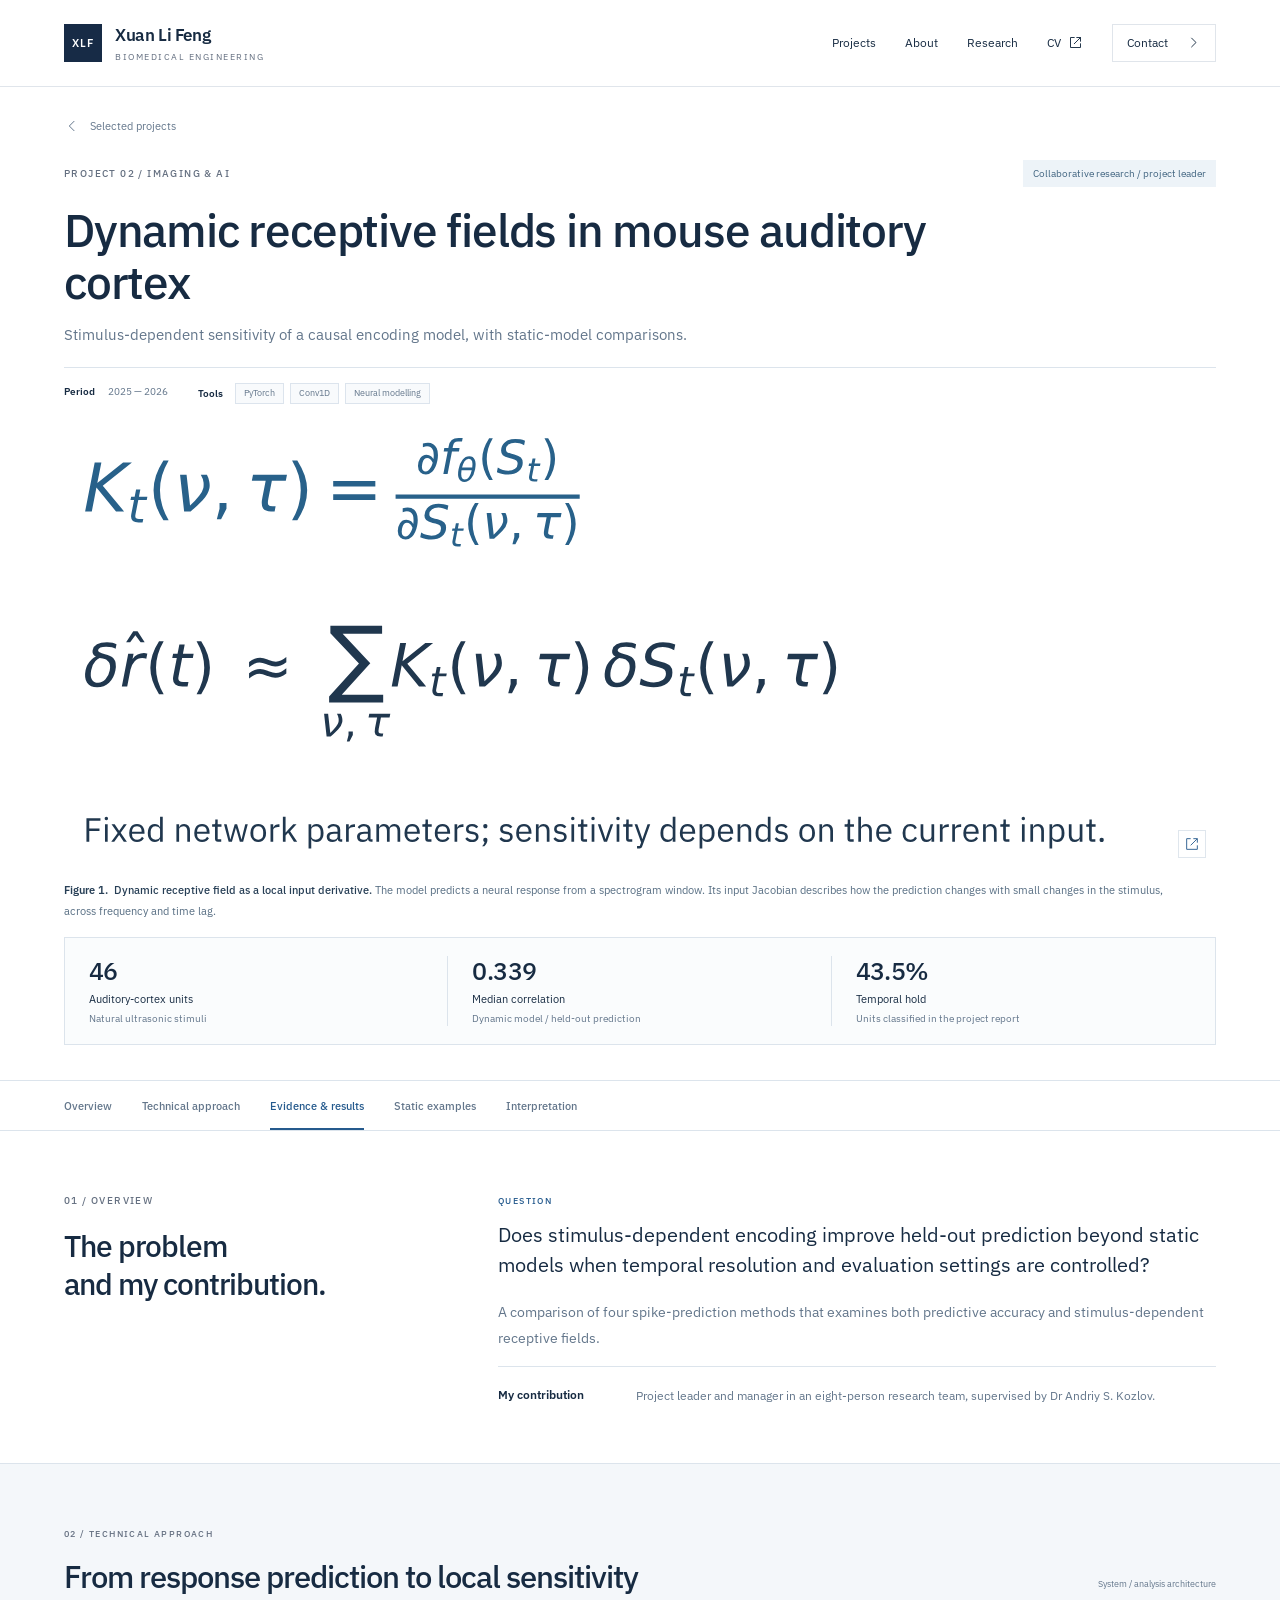
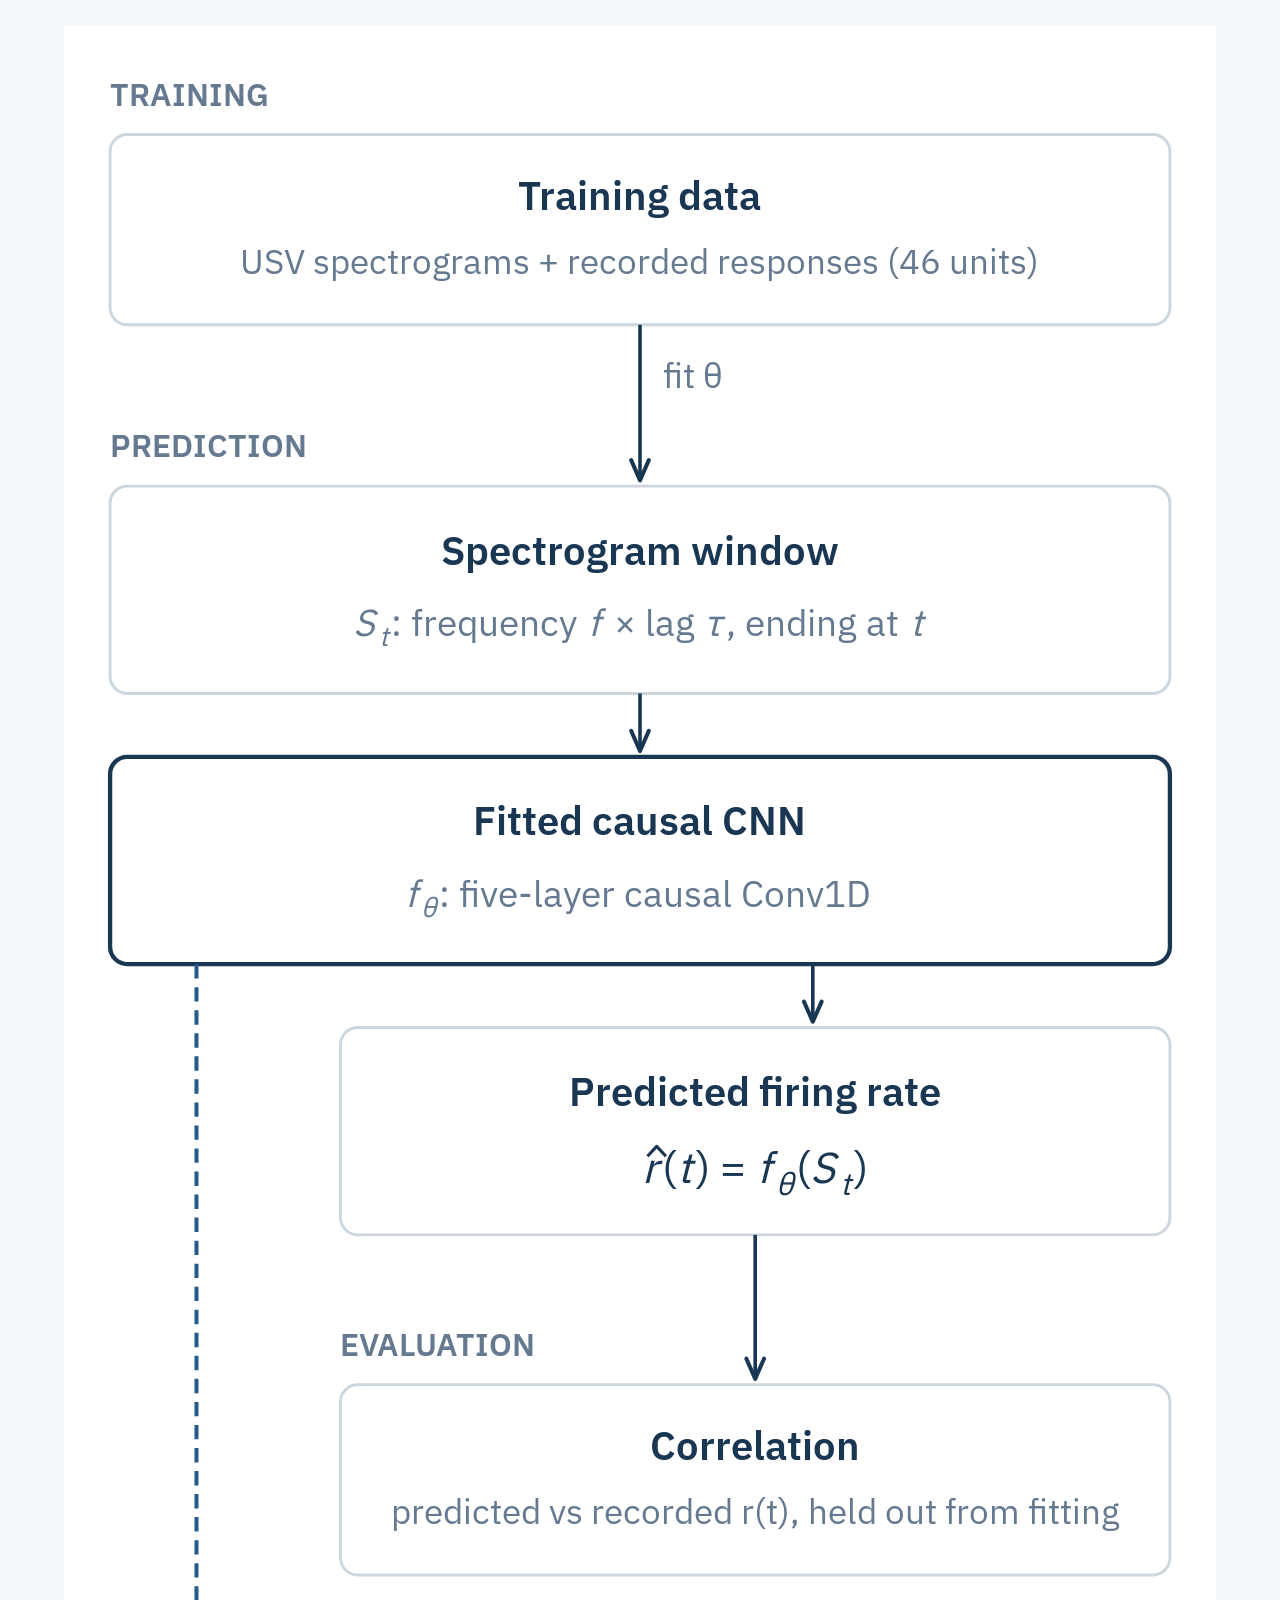
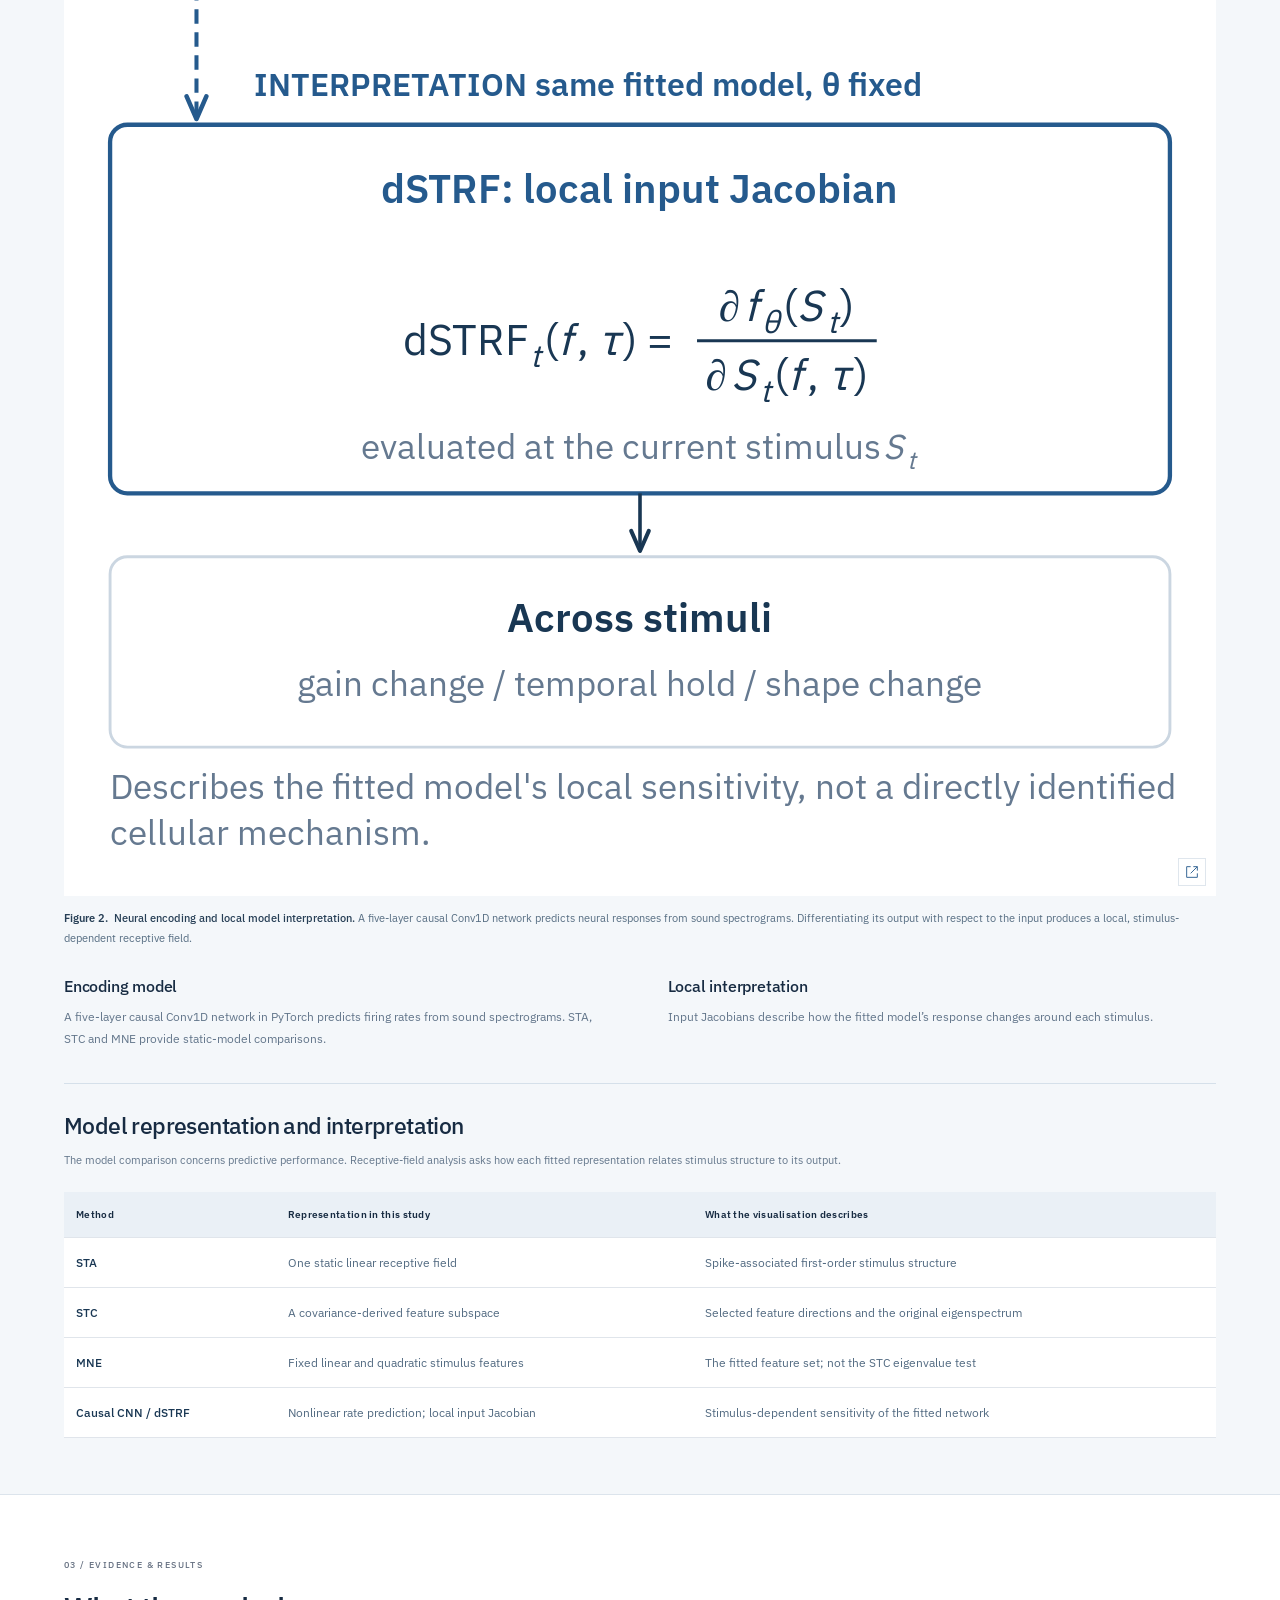
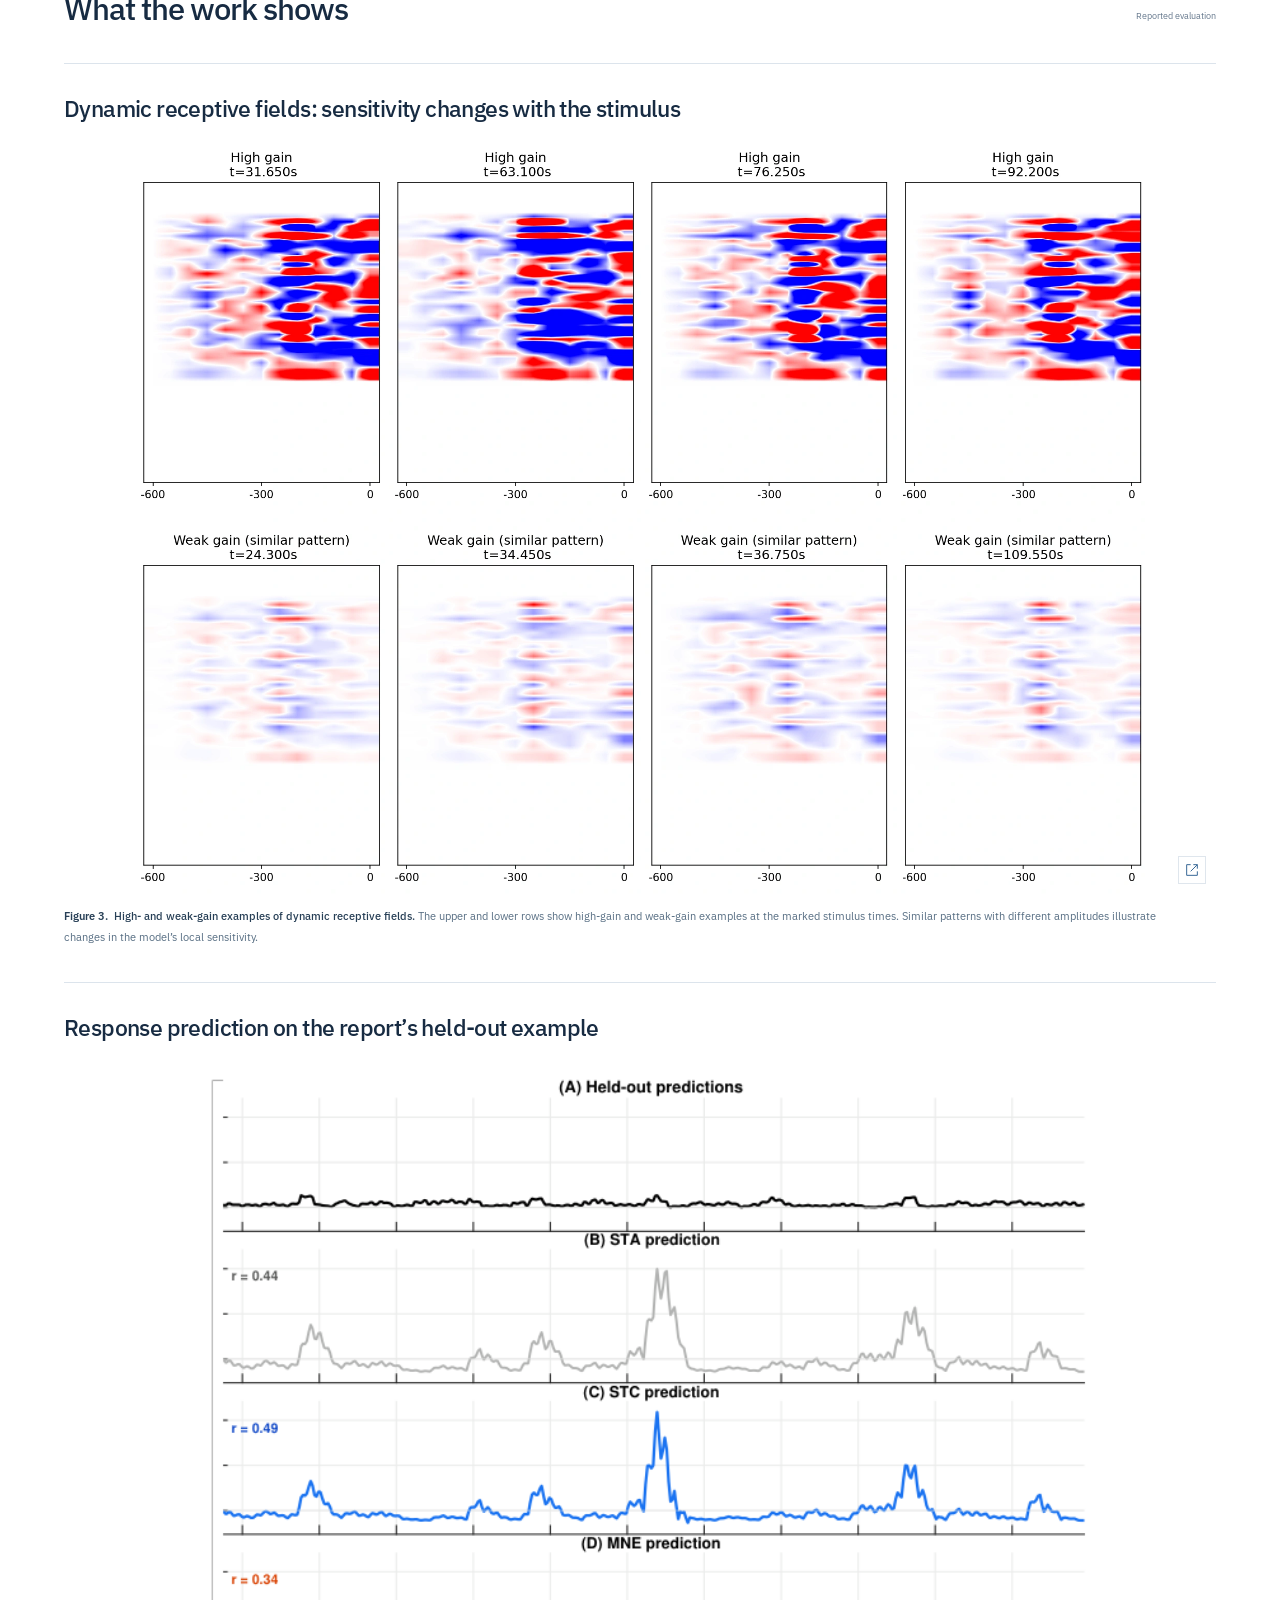
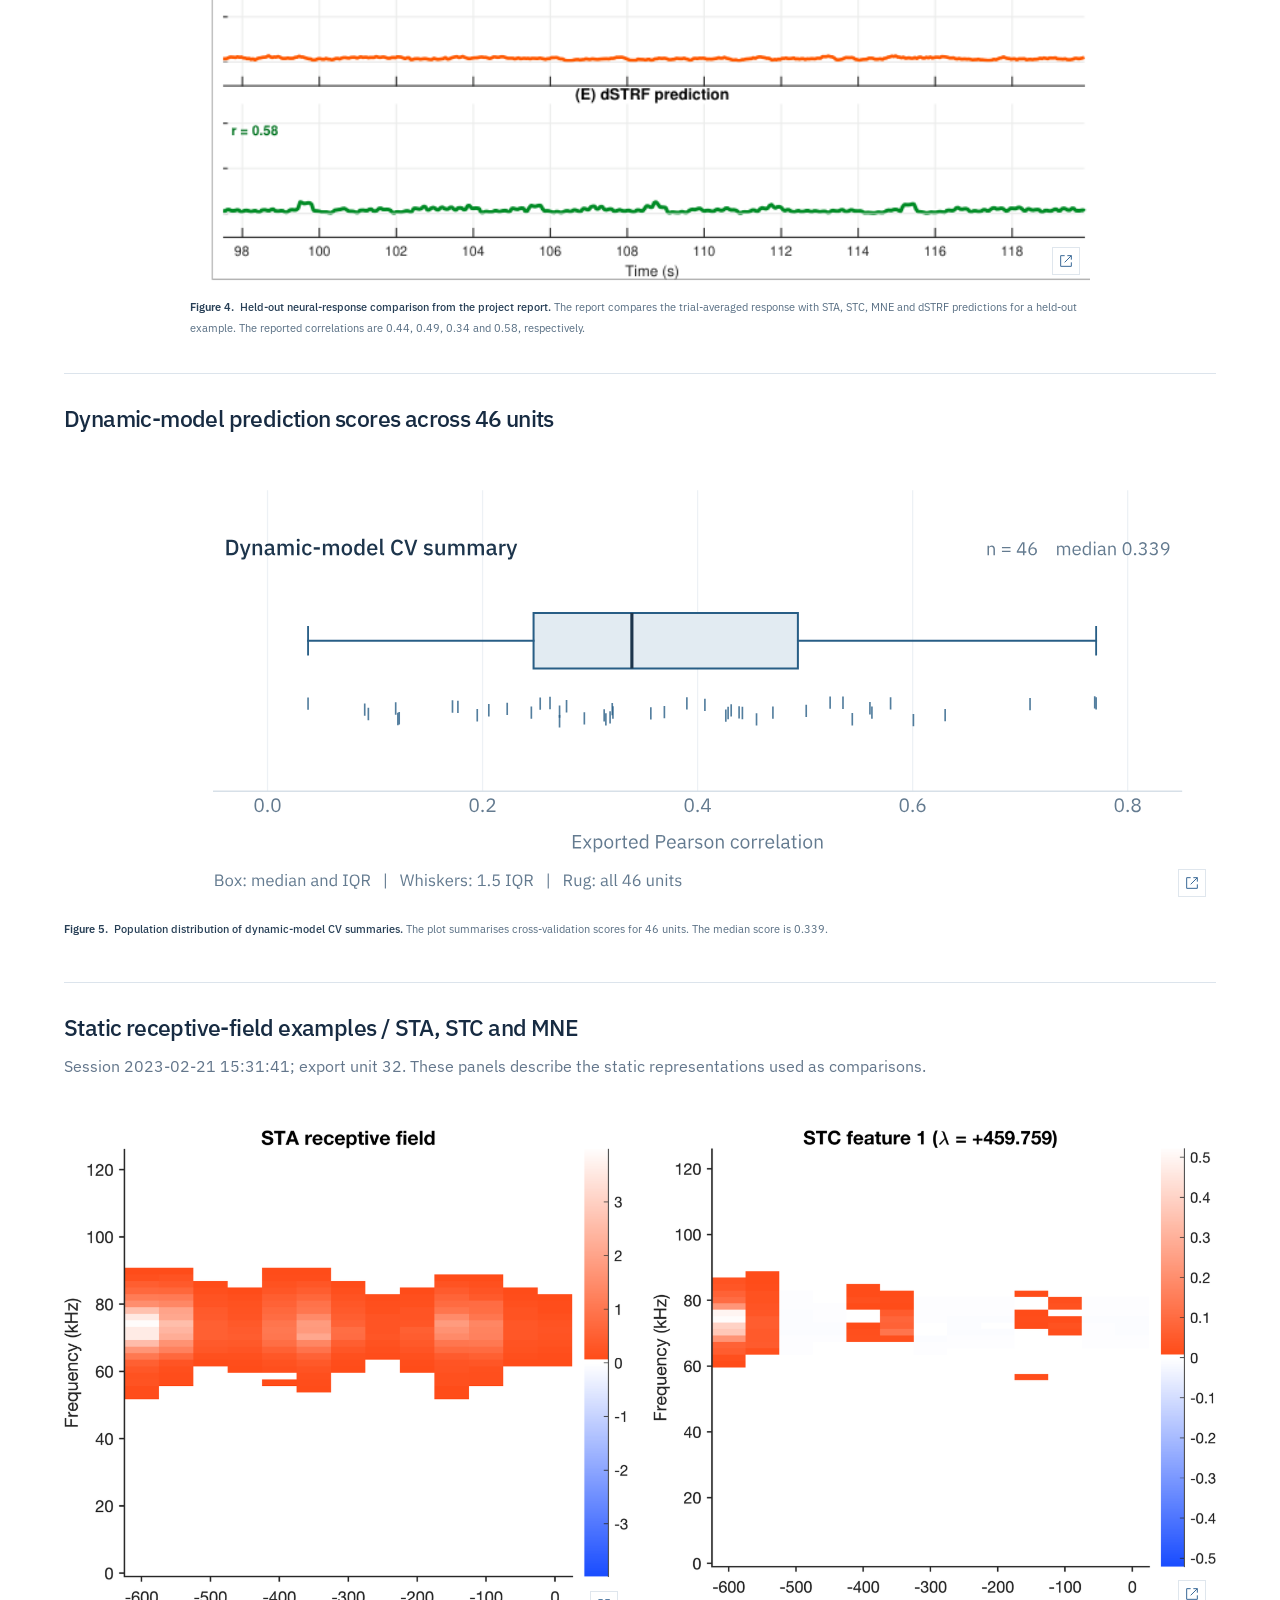
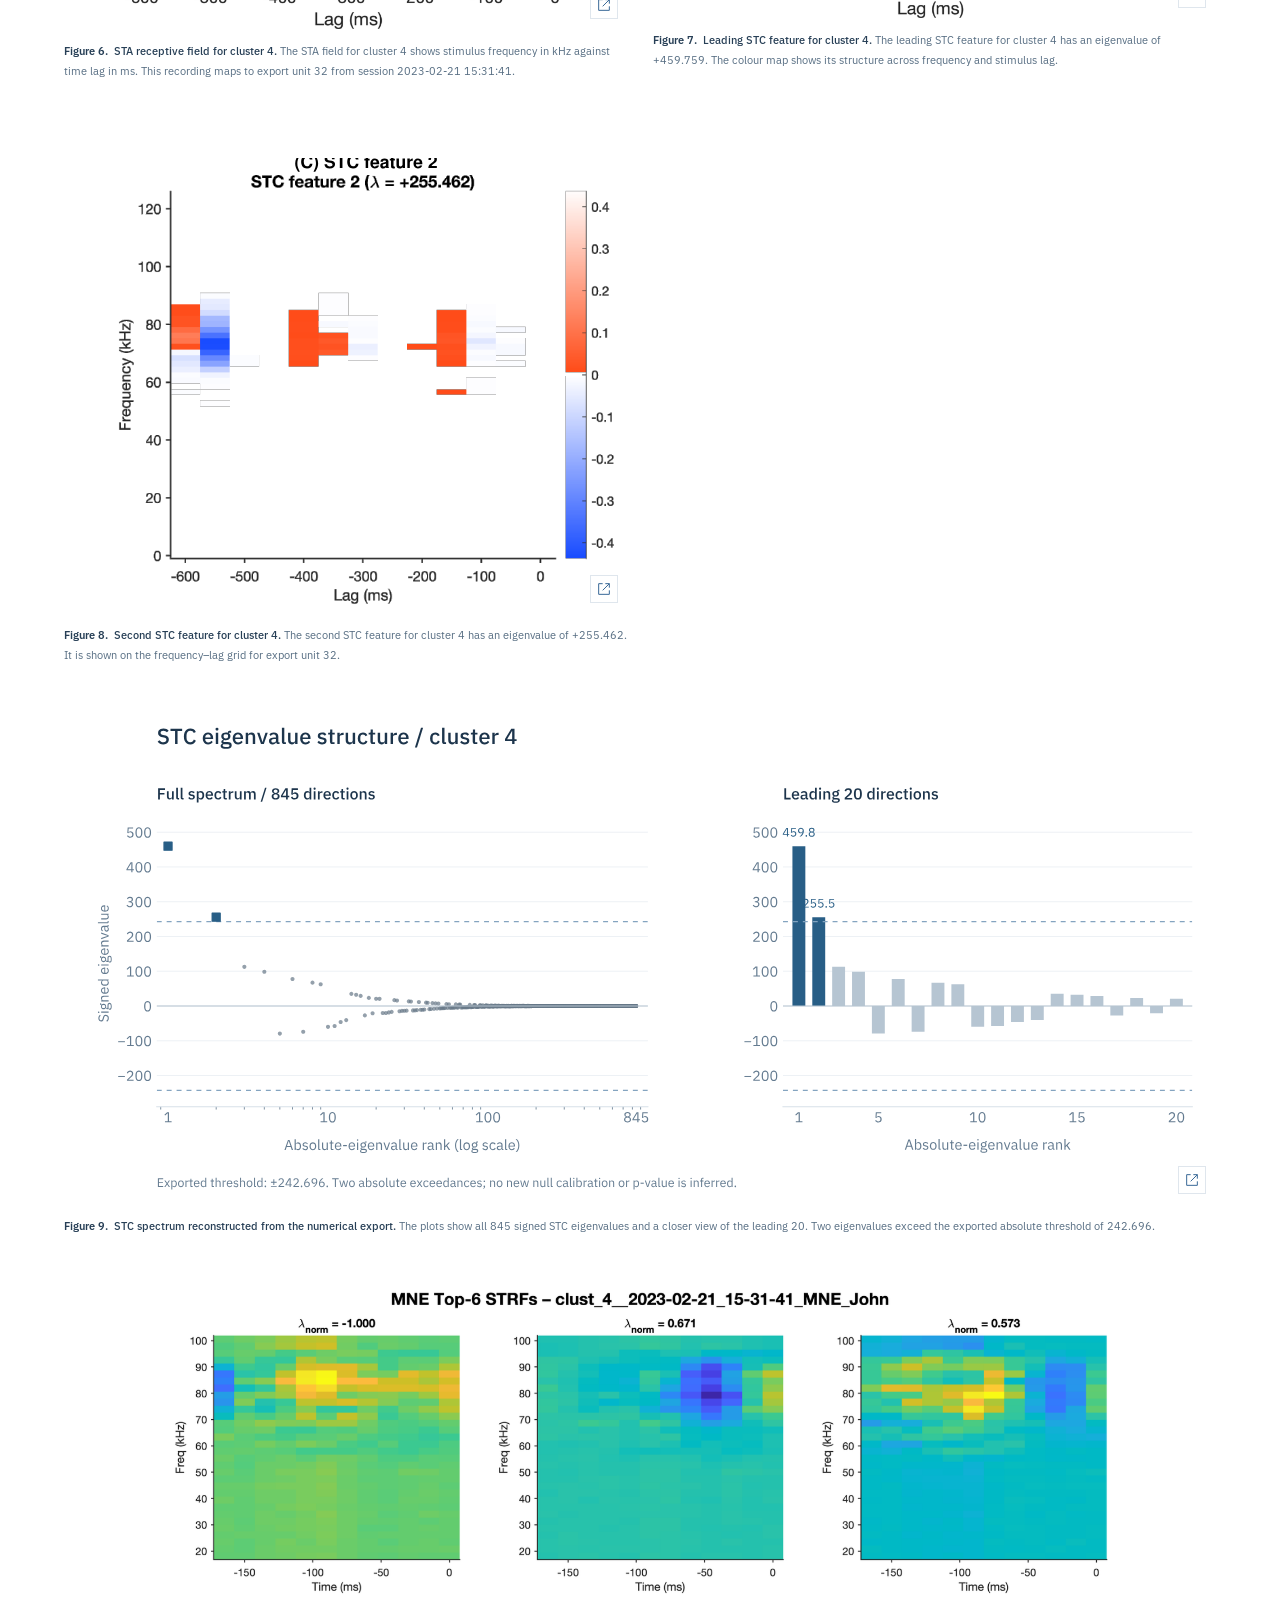
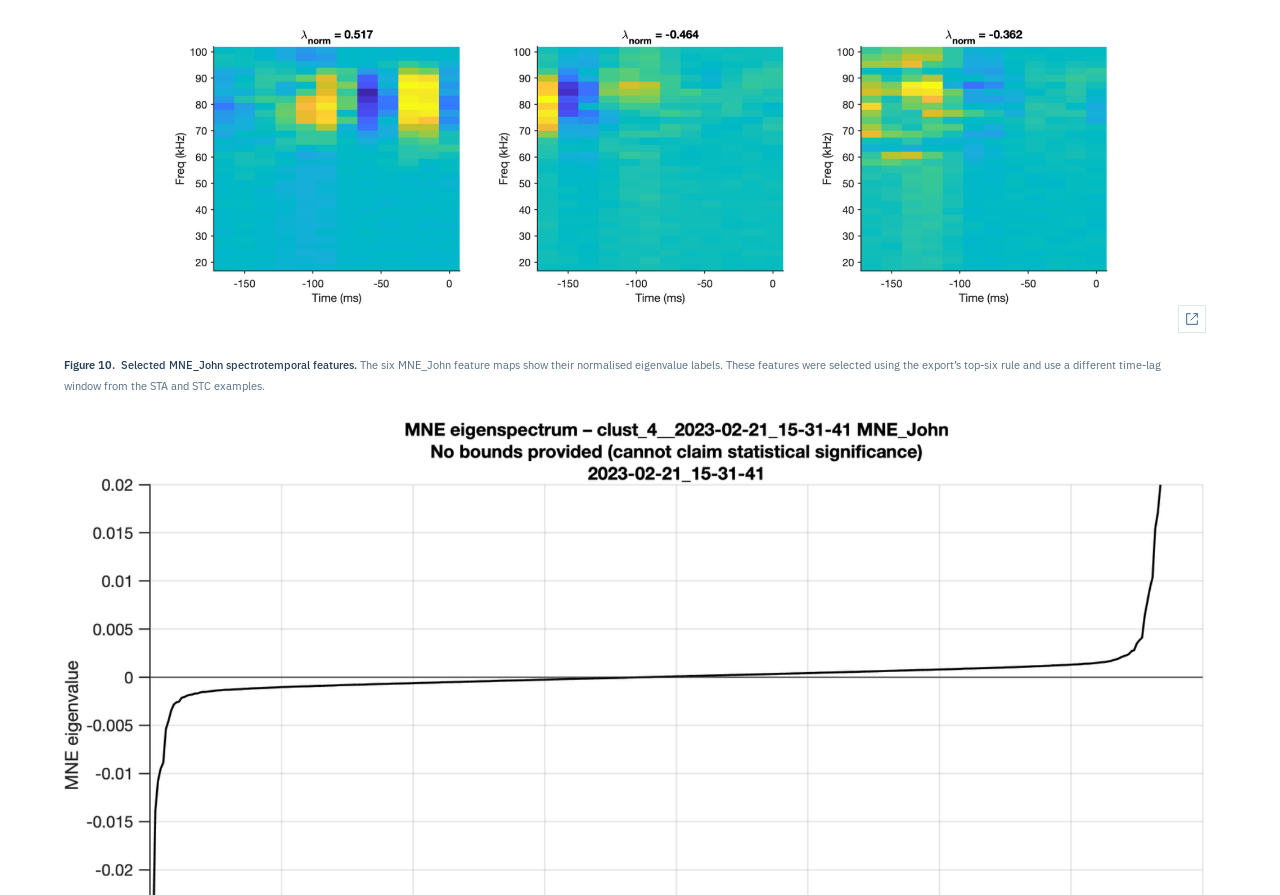
==== commit bd1ee8b2: "Clarify portfolio captions and replace audit-style wording with concise descriptions" ====
--- a/auditory.html
+++ b/auditory.html
@@ -1 +1 @@
-<!doctype html><html lang="en"><head><meta charset="utf-8"><meta name="viewport" content="width=device-width,initial-scale=1"><meta name="description" content="Xuan Li Feng — Biomedical engineering research in computational imaging, neural modelling and healthcare systems at Imperial College London."><meta name="theme-color" content="#17212e"><title>Dynamic receptive fields in mouse auditory cortex | Xuan Li Feng</title><link rel="stylesheet" href="style.css"><script src="app.js" defer></script><link rel="stylesheet" href="inner.css"><script src="inner.js" defer></script></head><body id="top" class="project-study study-auditory"><a class="skip" href="#main">Skip to content</a><header><a class="brand" href="index.html" aria-label="Xuan Li Feng home"><span class="monogram">XLF</span><span>Xuan Li Feng<small>Biomedical engineering</small></span></a><nav aria-label="Main navigation"><a href="index.html#work">Projects</a><a href="index.html#about">About</a><a href="index.html#research">Research</a><a class="nav-cv" href="assets/Xuan-Li-Feng-CV.pdf" target="_blank" rel="noopener">CV <svg class="icon" viewBox="0 0 24 24" fill="none" stroke="currentColor" stroke-width="1.6" stroke-linecap="round" stroke-linejoin="round" aria-hidden="true"><path d="M14 4h6v6M20 4 10 14M10 4H4v16h16v-6"/></svg></a><a class="contact-link" href="mailto:xl4723@ic.ac.uk">Contact <svg class="icon" viewBox="0 0 24 24" fill="none" stroke="currentColor" stroke-width="1.6" stroke-linecap="round" stroke-linejoin="round" aria-hidden="true"><path d="m9 5 7 7-7 7"/></svg></a></nav></header><main id="main"><div class="study-page"><section class="study-masthead wrap"><a class="study-back" href="index.html#work"><svg class="icon back-icon" viewBox="0 0 24 24" fill="none" stroke="currentColor" stroke-width="1.6" stroke-linecap="round" stroke-linejoin="round" aria-hidden="true"><path d="m9 5 7 7-7 7"/></svg> Selected projects</a><div class="study-topline"><span class="eyebrow">Project 02 / Imaging & AI</span><span class="study-state">Collaborative research / project leader</span></div><h1>Dynamic receptive fields in mouse auditory cortex</h1><p class="study-subtitle">Stimulus-dependent sensitivity of a causal encoding model, with static-model comparisons.</p><div class="study-metadata"><span><strong>Period</strong>2025 — 2026</span><span class="metadata-tools"><strong>Tools</strong><ul><li>PyTorch</li><li>Conv1D</li><li>Neural modelling</li></ul></span></div></section><div class="wrap study-opening"><div><figure class="technical-figure hero-study-figure"><a href="assets/neural-dynamic-mathematics.svg" target="_blank" rel="noopener" aria-label="Open full figure: Causal CNN encoding workflow separating model training, response prediction, held-out evaluation and local-Jacobian interpretation"><img src="assets/neural-dynamic-mathematics.svg" alt="Causal CNN encoding workflow separating model training, response prediction, held-out evaluation and local-Jacobian interpretation" loading="eager"><span class="figure-zoom" aria-hidden="true"><svg width="16" height="16" viewBox="0 0 24 24" fill="none" stroke="currentColor" stroke-width="1.6"><path d="M14 4h6v6M20 4 10 14M10 4H4v16h16v-6"/></svg></span></a><figcaption><span class="caption-number">Figure 1.</span> <strong>Dynamic receptive field as a local input derivative.</strong> The fitted encoding map predicts a response from spectrogram window S_t. Its Jacobian K_t describes sensitivity at that input; the first-order expansion applies to small stimulus perturbations. Frequency and lag are indexed by ν and τ. The equations define an interpretation of the model, not a new biological measurement.</figcaption></figure></div><aside class="study-key-results"><span class="eyebrow">Project in brief</span><div class="study-metric"><strong>46</strong><span>Auditory-cortex units</span><small>Natural ultrasonic stimuli</small></div><div class="study-metric"><strong>0.339</strong><span>Median correlation</span><small>Dynamic model / held-out prediction</small></div><div class="study-metric"><strong>43.5%</strong><span>Temporal hold</span><small>Units classified in the project report</small></div></aside></div><nav class="study-nav" aria-label="Project sections"><div class="wrap"><a class="current" href="#overview">Overview</a><a href="#system">Technical approach</a><a href="#evidence">Evidence & results</a><a href="#static-examples">Static examples</a><a href="#discussion">Interpretation</a></div></nav><section id="overview" class="wrap study-section study-overview"><div class="study-section-heading"><span class="eyebrow">01 / Overview</span><h2>The problem<br>and my contribution.</h2></div><div class="study-overview-copy"><div class="study-question"><span class="eyebrow">Question</span><p>Does stimulus-dependent encoding improve held-out prediction beyond static models when temporal resolution and evaluation settings are controlled?</p></div><p>A comparison of four spike-prediction methods that examines both predictive accuracy and stimulus-dependent receptive fields.</p><div class="contribution-line"><strong>My contribution</strong><p>Project leader and manager in an eight-person research team, supervised by Dr Andriy S. Kozlov.</p></div></div></section><section id="system" class="study-system"><div class="wrap study-section"><div class="study-section-header"><div><span class="eyebrow">02 / Technical approach</span><h2>From response prediction to local sensitivity</h2></div><span class="diagram-tag">System / analysis architecture</span></div><figure class="technical-figure architecture-figure provided-diagram"><a href="assets/diagrams/neural-1-prediction-vs-interpretation.svg" target="_blank" rel="noopener" aria-label="Open full figure: From response prediction to local sensitivity"><picture><source media="(max-width: 760px)" srcset="assets/diagrams/neural-1-prediction-vs-interpretation-mobile.svg" type="image/svg+xml"><img src="assets/diagrams/neural-1-prediction-vs-interpretation.svg" alt="From response prediction to local sensitivity" loading="lazy"></picture><span class="figure-zoom" aria-hidden="true"><svg width="16" height="16" viewBox="0 0 24 24" fill="none" stroke="currentColor" stroke-width="1.6"><path d="M14 4h6v6M20 4 10 14M10 4H4v16h16v-6"/></svg></span></a><figcaption><span class="caption-number">Figure 2.</span> <strong>Neural encoding and local model interpretation.</strong> Training estimates the parameters of a five-layer causal Conv1D network; prediction maps a spectrogram window to a response estimate, and evaluation compares predictions with held-out responses. Differentiating the fitted network at its current input yields the dSTRF. This derivative describes stimulus-conditioned model sensitivity rather than a directly identified neuronal mechanism.</figcaption></figure><div class="method-notes"><div><h3>Encoding model</h3><p>A five-layer causal Conv1D network in PyTorch predicts firing rates from sound spectrograms. STA, STC and MNE provide static-model comparisons.</p></div><div><h3>Local interpretation</h3><p>Input Jacobians define a stimulus-dependent receptive field around each input. This describes the fitted model; it is not a direct measurement of neural mechanism.</p></div></div><div class="encoding-methods"><div class="media-heading"><h3>Model representation and interpretation</h3><p>The model comparison concerns predictive performance. Receptive-field analysis asks how each fitted representation relates stimulus structure to its output.</p></div><div class="table-scroll"><table class="encoding-table"><thead><tr><th>Method</th><th>Representation in this study</th><th>What the visualisation describes</th></tr></thead><tbody><tr><td>STA</td><td>One static linear receptive field</td><td>Spike-associated first-order stimulus structure</td></tr><tr><td>STC</td><td>A covariance-derived feature subspace</td><td>Selected feature directions and the original eigenspectrum</td></tr><tr><td>MNE</td><td>Fixed linear and quadratic stimulus features</td><td>The fitted feature set; not the STC eigenvalue test</td></tr><tr><td>Causal CNN / dSTRF</td><td>Nonlinear rate prediction; local input Jacobian</td><td>Stimulus-dependent sensitivity of the fitted network</td></tr></tbody></table></div></div></div></section><section id="evidence" class="wrap study-section"><div class="study-section-header"><div><span class="eyebrow">03 / Evidence & results</span><h2>What the work shows</h2></div><span class="diagram-tag">Reported evaluation</span></div><div class="media-heading"><h3>Dynamic receptive fields: sensitivity changes with the stimulus</h3></div><figure class="technical-figure gain-figure"><a href="assets/neural-gain-change.webp" target="_blank" rel="noopener" aria-label="Open full figure: Dynamic receptive fields at source-labelled high- and weak-gain stimulus times."><img src="assets/neural-gain-change.webp" alt="Dynamic receptive fields at source-labelled high- and weak-gain stimulus times." loading="lazy"><span class="figure-zoom" aria-hidden="true"><svg width="16" height="16" viewBox="0 0 24 24" fill="none" stroke="currentColor" stroke-width="1.6"><path d="M14 4h6v6M20 4 10 14M10 4H4v16h16v-6"/></svg></span></a><figcaption><span class="caption-number">Figure 3.</span> <strong>High- and weak-gain examples of dynamic receptive fields.</strong> Upper and lower rows show the source-labelled high-gain and weak-gain cases at the annotated stimulus times. Pattern similarity with changing amplitude illustrates variation in the fitted model’s local sensitivity. The parent unit is not identified in the image, and the panels alone do not establish a physiological gain-control mechanism.</figcaption></figure><div class="media-heading"><h3>Response prediction on the report’s held-out example</h3></div><figure class="technical-figure report-prediction-figure"><a href="assets/neural-report-predictions.png" target="_blank" rel="noopener" aria-label="Open full figure: Observed response and STA, STC, MNE and dSTRF predictions from the report."><img src="assets/neural-report-predictions.png" alt="Observed response and STA, STC, MNE and dSTRF predictions from the report." loading="lazy"><span class="figure-zoom" aria-hidden="true"><svg width="16" height="16" viewBox="0 0 24 24" fill="none" stroke="currentColor" stroke-width="1.6"><path d="M14 4h6v6M20 4 10 14M10 4H4v16h16v-6"/></svg></span></a><figcaption><span class="caption-number">Figure 4.</span> <strong>Held-out neural-response comparison from the project report.</strong> Figure 2, panels A–E, presents the observed trial-averaged response and predictions from STA, STC, MNE and dSTRF over the example time window. The reported correlations are 0.44, 0.49, 0.34 and 0.58, respectively. The original traces, labels and time axis are retained; these values are quoted from the report rather than recalculated from the displayed image.</figcaption></figure><div class="media-heading"><h3>Dynamic-model prediction scores across 46 units</h3></div><figure class="technical-figure single-score-figure"><a href="assets/neural-score-dynamic.svg" target="_blank" rel="noopener" aria-label="Open full figure: Dynamic-model exported cross-validation score distribution over 46 units; median 0.339."><img src="assets/neural-score-dynamic.svg" alt="Dynamic-model exported cross-validation score distribution over 46 units; median 0.339." loading="lazy"><span class="figure-zoom" aria-hidden="true"><svg width="16" height="16" viewBox="0 0 24 24" fill="none" stroke="currentColor" stroke-width="1.6"><path d="M14 4h6v6M20 4 10 14M10 4H4v16h16v-6"/></svg></span></a><figcaption><span class="caption-number">Figure 5.</span> <strong>Population distribution of dynamic-model CV summaries.</strong> The 46 values are taken from corr_cv_mean in summary.csv; the median is 0.339. Box, whisker and rug conventions match the MNE panel. These exported summaries do not, by themselves, establish identical validation procedures across the two columns.</figcaption></figure><section id="static-examples" class="baseline-appendix"><div class="media-heading"><h3>Static receptive-field examples / STA, STC and MNE</h3></div><p>Session 2023-02-21 15:31:41; export unit 32. These panels describe the static representations used as comparisons.</p><div class="cluster4-figure-pair"><figure class="technical-figure "><a href="assets/cluster4-sta-receptive-field.png" target="_blank" rel="noopener" aria-label="Open full figure: STA receptive field"><img src="assets/cluster4-sta-receptive-field.png" alt="STA receptive field" loading="lazy"><span class="figure-zoom" aria-hidden="true"><svg width="16" height="16" viewBox="0 0 24 24" fill="none" stroke="currentColor" stroke-width="1.6"><path d="M14 4h6v6M20 4 10 14M10 4H4v16h16v-6"/></svg></span></a><figcaption><span class="caption-number">Figure 6.</span> <strong>STA receptive field for cluster 4.</strong> Frequency is plotted in kHz against stimulus lag in ms for session 2023-02-21 15:31:41, mapped to export unit 32. Colour represents the field weight on the source scale. The original panel and its axes are reproduced without rescaling the coefficients.</figcaption></figure><figure class="technical-figure "><a href="assets/cluster4-stc-feature1.png" target="_blank" rel="noopener" aria-label="Open full figure: Leading STC feature, eigenvalue +459.759"><img src="assets/cluster4-stc-feature1.png" alt="Leading STC feature, eigenvalue +459.759" loading="lazy"><span class="figure-zoom" aria-hidden="true"><svg width="16" height="16" viewBox="0 0 24 24" fill="none" stroke="currentColor" stroke-width="1.6"><path d="M14 4h6v6M20 4 10 14M10 4H4v16h16v-6"/></svg></span></a><figcaption><span class="caption-number">Figure 7.</span> <strong>Leading STC feature for cluster 4.</strong> The feature is shown on its original frequency–lag grid and is labelled λ = +459.759 in the source export. The image represents one covariance-derived direction, not a prediction-performance score. Its colour scale should not be compared numerically with the STA or MNE scales.</figcaption></figure><figure class="technical-figure "><a href="assets/cluster4-stc-feature2.svg" target="_blank" rel="noopener" aria-label="Open full figure: Second STC feature, eigenvalue +255.462"><img src="assets/cluster4-stc-feature2.svg" alt="Second STC feature, eigenvalue +255.462" loading="lazy"><span class="figure-zoom" aria-hidden="true"><svg width="16" height="16" viewBox="0 0 24 24" fill="none" stroke="currentColor" stroke-width="1.6"><path d="M14 4h6v6M20 4 10 14M10 4H4v16h16v-6"/></svg></span></a><figcaption><span class="caption-number">Figure 8.</span> <strong>Second STC feature for cluster 4.</strong> Source panel C is reproduced on its original frequency–lag grid with λ = +255.462. This is the second retained covariance-derived direction for session 2023-02-21 15:31:41, export unit 32.</figcaption></figure></div><figure class="technical-figure "><a href="assets/cluster4-stc-spectrum-refined.svg" target="_blank" rel="noopener" aria-label="Open full figure: Numerically reconstructed STC spectrum and leading directions."><img src="assets/cluster4-stc-spectrum-refined.svg" alt="Numerically reconstructed STC spectrum and leading directions." loading="lazy"><span class="figure-zoom" aria-hidden="true"><svg width="16" height="16" viewBox="0 0 24 24" fill="none" stroke="currentColor" stroke-width="1.6"><path d="M14 4h6v6M20 4 10 14M10 4H4v16h16v-6"/></svg></span></a><figcaption><span class="caption-number">Figure 9.</span> <strong>STC spectrum reconstructed from the numerical export.</strong> The left panel displays all 845 signed eigenvalues on a logarithmic rank axis; the right panel shows the leading 20 on a linear rank axis. Dashed lines mark ±242.696 from the supplied thr value. Two eigenvalues exceed the absolute threshold. This reproduces the exported boundary check without rerunning its null calibration or inferring a new p-value.</figcaption></figure><figure class="technical-figure "><a href="assets/cluster4-mne-top6-features.png" target="_blank" rel="noopener" aria-label="Open full figure: Six MNE fallback-selected features."><img src="assets/cluster4-mne-top6-features.png" alt="Six MNE fallback-selected features." loading="lazy"><span class="figure-zoom" aria-hidden="true"><svg width="16" height="16" viewBox="0 0 24 24" fill="none" stroke="currentColor" stroke-width="1.6"><path d="M14 4h6v6M20 4 10 14M10 4H4v16h16v-6"/></svg></span></a><figcaption><span class="caption-number">Figure 10.</span> <strong>Selected MNE_John spectrotemporal features.</strong> Six feature maps are shown with their source normalised-eigenvalue labels. The export uses the fallback_topK_6 selection rule; the number displayed is not a count of statistically significant directions. Its stimulus-lag window differs from the STA/STC panels, so these images are not a common-window comparison.</figcaption></figure><figure class="technical-figure "><a href="assets/cluster4-mne-eigenspectrum.png" target="_blank" rel="noopener" aria-label="Open full figure: MNE eigenspectrum without significance bounds."><img src="assets/cluster4-mne-eigenspectrum.png" alt="MNE eigenspectrum without significance bounds." loading="lazy"><span class="figure-zoom" aria-hidden="true"><svg width="16" height="16" viewBox="0 0 24 24" fill="none" stroke="currentColor" stroke-width="1.6"><path d="M14 4h6v6M20 4 10 14M10 4H4v16h16v-6"/></svg></span></a><figcaption><span class="caption-number">Figure 11.</span> <strong>MNE_John eigenspectrum.</strong> Signed MNE eigenvalues are plotted against component index for the cluster-4 export. No significance bounds accompany this figure; separation of large eigenvalues from the central distribution therefore cannot be interpreted as a calibrated significance test.</figcaption></figure><div class="source-downloads"><a class="text-link" href="assets/cluster4-stc-eigenvalues.mat" target="_blank" rel="noopener">STC numerical source (.mat) <svg class="icon" viewBox="0 0 24 24" fill="none" stroke="currentColor" stroke-width="1.6" stroke-linecap="round" stroke-linejoin="round" aria-hidden="true"><path d="M14 4h6v6M20 4 10 14M10 4H4v16h16v-6"/></svg></a><a class="text-link" href="assets/cluster4-mne-eigenvalue-histogram.png" target="_blank" rel="noopener">Original MNE selection histogram <svg class="icon" viewBox="0 0 24 24" fill="none" stroke="currentColor" stroke-width="1.6" stroke-linecap="round" stroke-linejoin="round" aria-hidden="true"><path d="M14 4h6v6M20 4 10 14M10 4H4v16h16v-6"/></svg></a><a class="text-link" href="assets/neural-score-mne.svg" target="_blank" rel="noopener">MNE exported score distribution <svg class="icon" viewBox="0 0 24 24" fill="none" stroke="currentColor" stroke-width="1.6" stroke-linecap="round" stroke-linejoin="round" aria-hidden="true"><path d="M14 4h6v6M20 4 10 14M10 4H4v16h16v-6"/></svg></a></div></section><div class="media-heading"><h3>Published demonstrations of time-varying sensitivity</h3></div><div class="video-grid"><figure class="framework-video"><div class="video-stage"><video controls playsinline preload="metadata" poster="assets/dstrf-video2-poster.webp" aria-label="Stimulus-dependent receptive field"><source src="assets/dstrf-video2.mp4" type="video/mp4">Your browser cannot play this video. Open the MP4 using the link below.</video></div><figcaption><span class="caption-number">Figure 12.</span> <strong>Stimulus-dependent receptive field and response prediction.</strong> Published framework demonstration from Keshishian et al. (2020), eLife 9:e53445, Video 2. The animation follows the stimulus, a local dynamic receptive field and the response prediction over time. It uses different recordings from this portfolio’s mouse-neuron study.<div class="video-caption-links"><a class="text-link" href="assets/dstrf-video2.mp4" target="_blank" rel="noopener">Open MP4 <svg class="icon" viewBox="0 0 24 24" fill="none" stroke="currentColor" stroke-width="1.6" stroke-linecap="round" stroke-linejoin="round" aria-hidden="true"><path d="M14 4h6v6M20 4 10 14M10 4H4v16h16v-6"/></svg></a> <a class="text-link" href="https://elifesciences.org/articles/53445" target="_blank" rel="noopener">Original publication <svg class="icon" viewBox="0 0 24 24" fill="none" stroke="currentColor" stroke-width="1.6" stroke-linecap="round" stroke-linejoin="round" aria-hidden="true"><path d="M14 4h6v6M20 4 10 14M10 4H4v16h16v-6"/></svg></a></div></figcaption></figure><figure class="framework-video"><div class="video-stage"><video controls playsinline preload="metadata" poster="assets/dstrf-video3-poster.webp" aria-label="Three forms of nonlinearity"><source src="assets/dstrf-video3.mp4" type="video/mp4">Your browser cannot play this video. Open the MP4 using the link below.</video></div><figcaption><span class="caption-number">Figure 13.</span> <strong>Examples of dynamic receptive-field nonlinearities.</strong> Published framework demonstration from Keshishian et al. (2020), eLife 9:e53445, Video 3. Separate example electrodes illustrate gain change, temporal hold and shape change. The complete native frame is preserved; these are explanatory publication examples, not new results from the portfolio dataset.<div class="video-caption-links"><a class="text-link" href="assets/dstrf-video3.mp4" target="_blank" rel="noopener">Open MP4 <svg class="icon" viewBox="0 0 24 24" fill="none" stroke="currentColor" stroke-width="1.6" stroke-linecap="round" stroke-linejoin="round" aria-hidden="true"><path d="M14 4h6v6M20 4 10 14M10 4H4v16h16v-6"/></svg></a> <a class="text-link" href="https://elifesciences.org/articles/53445" target="_blank" rel="noopener">Original publication <svg class="icon" viewBox="0 0 24 24" fill="none" stroke="currentColor" stroke-width="1.6" stroke-linecap="round" stroke-linejoin="round" aria-hidden="true"><path d="M14 4h6v6M20 4 10 14M10 4H4v16h16v-6"/></svg></a></div></figcaption></figure></div><div class="findings-copy"><div class="study-prose"><h3>Prediction depends on the comparison protocol</h3><p>Across 46 mouse auditory-cortex units, the dynamic model achieved a median held-out Pearson correlation of 0.339, compared with 0.290 for MNE under matched 50 ms settings. This supports an advantage within that comparison. MNE at its native 15 ms resolution was not significantly different from the dynamic model (p = 0.12), so the result does not establish a model-class advantage independent of temporal resolution, loss function and evaluation choices.</p></div><div class="study-prose"><h3>A representative response is not a population result</h3><p>The report identifies the example response comparison as held-out and displays STA, STC, MNE and dSTRF predictions against the trial-averaged response. Their reported correlations are 0.44, 0.49, 0.34 and 0.58. This example illustrates differences in the predicted response but does not establish a population-wide ranking on its own. The 46-unit summaries and the report’s matched/native-resolution comparisons are needed for that conclusion.</p></div><div class="study-prose"><h3>Static feature structure and local network sensitivity</h3><p>The cluster-4 appendix separates three forms of representation: a linear STA field, STC feature directions and an MNE feature set. Its eigenvalue panels are explicitly labelled STC, with two significant features indicated by the source figure. The dynamic analysis instead differentiates the fitted Conv1D output with respect to the input spectrogram. Its dSTRF is a local, stimulus-conditioned sensitivity map, rather than another fixed feature basis or a direct measurement of cellular mechanism.</p></div></div></section><section id="discussion" class="study-discussion"><div class="wrap study-section"><div class="study-section-header"><div><span class="eyebrow">04 / Interpretation</span><h2>Scope of the evidence</h2></div></div><div class="discussion-grid"><div><div class="study-prose"><h3>Limits on the interpretation</h3><p>Temporal hold was reported in 43.5% of analysed units, alongside gain and shape changes in the fitted receptive fields. These observations describe the network-based representation used in the study. They do not identify a unique neuronal mechanism, and the archive does not provide every original null distribution or STA/STC per-unit prediction score needed to reconstruct all statistical comparisons. I led and managed the eight-person study under Dr Andriy S. Kozlov; the experimental figures and results are shared team work.</p></div></div><aside><span class="eyebrow">Conclusion supported here</span><p>The dynamic model’s advantage depends on the comparison settings. A non-significant native-resolution comparison does not establish equivalence.</p></aside></div></div></section><div class="wrap study-next"><a href="index.html#work"><svg class="icon back-icon" viewBox="0 0 24 24" fill="none" stroke="currentColor" stroke-width="1.6" stroke-linecap="round" stroke-linejoin="round" aria-hidden="true"><path d="m9 5 7 7-7 7"/></svg> All projects</a><a href="internship.html"><span class="eyebrow">Next project</span><strong>Soft-composite energy harvesting</strong><svg class="icon" viewBox="0 0 24 24" fill="none" stroke="currentColor" stroke-width="1.6" stroke-linecap="round" stroke-linejoin="round" aria-hidden="true"><path d="m9 5 7 7-7 7"/></svg></a></div></div></main><footer><span>© 2026 Xuan Li Feng<span class="footer-sub">London / Imperial College London</span></span><a href="https://github.com/xuan-lifeng" target="_blank" rel="noopener">GitHub <svg class="icon" viewBox="0 0 24 24" fill="none" stroke="currentColor" stroke-width="1.6" stroke-linecap="round" stroke-linejoin="round" aria-hidden="true"><path d="M14 4h6v6M20 4 10 14M10 4H4v16h16v-6"/></svg></a><a href="#top">Back to top <svg class="icon up-icon" viewBox="0 0 24 24" fill="none" stroke="currentColor" stroke-width="1.6" stroke-linecap="round" stroke-linejoin="round" aria-hidden="true"><path d="m9 5 7 7-7 7"/></svg></a></footer></body></html>+<!doctype html><html lang="en"><head><meta charset="utf-8"><meta name="viewport" content="width=device-width,initial-scale=1"><meta name="description" content="Xuan Li Feng — Biomedical engineering research in computational imaging, neural modelling and healthcare systems at Imperial College London."><meta name="theme-color" content="#17212e"><title>Dynamic receptive fields in mouse auditory cortex | Xuan Li Feng</title><link rel="stylesheet" href="style.css"><script src="app.js" defer></script><link rel="stylesheet" href="inner.css"><script src="inner.js" defer></script></head><body id="top" class="project-study study-auditory"><a class="skip" href="#main">Skip to content</a><header><a class="brand" href="index.html" aria-label="Xuan Li Feng home"><span class="monogram">XLF</span><span>Xuan Li Feng<small>Biomedical engineering</small></span></a><nav aria-label="Main navigation"><a href="index.html#work">Projects</a><a href="index.html#about">About</a><a href="index.html#research">Research</a><a class="nav-cv" href="assets/Xuan-Li-Feng-CV.pdf" target="_blank" rel="noopener">CV <svg class="icon" viewBox="0 0 24 24" fill="none" stroke="currentColor" stroke-width="1.6" stroke-linecap="round" stroke-linejoin="round" aria-hidden="true"><path d="M14 4h6v6M20 4 10 14M10 4H4v16h16v-6"/></svg></a><a class="contact-link" href="mailto:xl4723@ic.ac.uk">Contact <svg class="icon" viewBox="0 0 24 24" fill="none" stroke="currentColor" stroke-width="1.6" stroke-linecap="round" stroke-linejoin="round" aria-hidden="true"><path d="m9 5 7 7-7 7"/></svg></a></nav></header><main id="main"><div class="study-page"><section class="study-masthead wrap"><a class="study-back" href="index.html#work"><svg class="icon back-icon" viewBox="0 0 24 24" fill="none" stroke="currentColor" stroke-width="1.6" stroke-linecap="round" stroke-linejoin="round" aria-hidden="true"><path d="m9 5 7 7-7 7"/></svg> Selected projects</a><div class="study-topline"><span class="eyebrow">Project 02 / Imaging & AI</span><span class="study-state">Collaborative research / project leader</span></div><h1>Dynamic receptive fields in mouse auditory cortex</h1><p class="study-subtitle">Stimulus-dependent sensitivity of a causal encoding model, with static-model comparisons.</p><div class="study-metadata"><span><strong>Period</strong>2025 — 2026</span><span class="metadata-tools"><strong>Tools</strong><ul><li>PyTorch</li><li>Conv1D</li><li>Neural modelling</li></ul></span></div></section><div class="wrap study-opening"><div><figure class="technical-figure hero-study-figure"><a href="assets/neural-dynamic-mathematics.svg" target="_blank" rel="noopener" aria-label="Open full figure: Causal CNN encoding workflow separating model training, response prediction, held-out evaluation and local-Jacobian interpretation"><img src="assets/neural-dynamic-mathematics.svg" alt="Causal CNN encoding workflow separating model training, response prediction, held-out evaluation and local-Jacobian interpretation" loading="eager"><span class="figure-zoom" aria-hidden="true"><svg width="16" height="16" viewBox="0 0 24 24" fill="none" stroke="currentColor" stroke-width="1.6"><path d="M14 4h6v6M20 4 10 14M10 4H4v16h16v-6"/></svg></span></a><figcaption><span class="caption-number">Figure 1.</span> <strong>Dynamic receptive field as a local input derivative.</strong> The model predicts a neural response from a spectrogram window. Its input Jacobian describes how the prediction changes with small changes in the stimulus, across frequency and time lag.</figcaption></figure></div><aside class="study-key-results"><span class="eyebrow">Project in brief</span><div class="study-metric"><strong>46</strong><span>Auditory-cortex units</span><small>Natural ultrasonic stimuli</small></div><div class="study-metric"><strong>0.339</strong><span>Median correlation</span><small>Dynamic model / held-out prediction</small></div><div class="study-metric"><strong>43.5%</strong><span>Temporal hold</span><small>Units classified in the project report</small></div></aside></div><nav class="study-nav" aria-label="Project sections"><div class="wrap"><a class="current" href="#overview">Overview</a><a href="#system">Technical approach</a><a href="#evidence">Evidence & results</a><a href="#static-examples">Static examples</a><a href="#discussion">Interpretation</a></div></nav><section id="overview" class="wrap study-section study-overview"><div class="study-section-heading"><span class="eyebrow">01 / Overview</span><h2>The problem<br>and my contribution.</h2></div><div class="study-overview-copy"><div class="study-question"><span class="eyebrow">Question</span><p>Does stimulus-dependent encoding improve held-out prediction beyond static models when temporal resolution and evaluation settings are controlled?</p></div><p>A comparison of four spike-prediction methods that examines both predictive accuracy and stimulus-dependent receptive fields.</p><div class="contribution-line"><strong>My contribution</strong><p>Project leader and manager in an eight-person research team, supervised by Dr Andriy S. Kozlov.</p></div></div></section><section id="system" class="study-system"><div class="wrap study-section"><div class="study-section-header"><div><span class="eyebrow">02 / Technical approach</span><h2>From response prediction to local sensitivity</h2></div><span class="diagram-tag">System / analysis architecture</span></div><figure class="technical-figure architecture-figure provided-diagram"><a href="assets/diagrams/neural-1-prediction-vs-interpretation.svg" target="_blank" rel="noopener" aria-label="Open full figure: From response prediction to local sensitivity"><picture><source media="(max-width: 760px)" srcset="assets/diagrams/neural-1-prediction-vs-interpretation-mobile.svg" type="image/svg+xml"><img src="assets/diagrams/neural-1-prediction-vs-interpretation.svg" alt="From response prediction to local sensitivity" loading="lazy"></picture><span class="figure-zoom" aria-hidden="true"><svg width="16" height="16" viewBox="0 0 24 24" fill="none" stroke="currentColor" stroke-width="1.6"><path d="M14 4h6v6M20 4 10 14M10 4H4v16h16v-6"/></svg></span></a><figcaption><span class="caption-number">Figure 2.</span> <strong>Neural encoding and local model interpretation.</strong> A five-layer causal Conv1D network predicts neural responses from sound spectrograms. Differentiating its output with respect to the input produces a local, stimulus-dependent receptive field.</figcaption></figure><div class="method-notes"><div><h3>Encoding model</h3><p>A five-layer causal Conv1D network in PyTorch predicts firing rates from sound spectrograms. STA, STC and MNE provide static-model comparisons.</p></div><div><h3>Local interpretation</h3><p>Input Jacobians describe how the fitted model’s response changes around each stimulus.</p></div></div><div class="encoding-methods"><div class="media-heading"><h3>Model representation and interpretation</h3><p>The model comparison concerns predictive performance. Receptive-field analysis asks how each fitted representation relates stimulus structure to its output.</p></div><div class="table-scroll"><table class="encoding-table"><thead><tr><th>Method</th><th>Representation in this study</th><th>What the visualisation describes</th></tr></thead><tbody><tr><td>STA</td><td>One static linear receptive field</td><td>Spike-associated first-order stimulus structure</td></tr><tr><td>STC</td><td>A covariance-derived feature subspace</td><td>Selected feature directions and the original eigenspectrum</td></tr><tr><td>MNE</td><td>Fixed linear and quadratic stimulus features</td><td>The fitted feature set; not the STC eigenvalue test</td></tr><tr><td>Causal CNN / dSTRF</td><td>Nonlinear rate prediction; local input Jacobian</td><td>Stimulus-dependent sensitivity of the fitted network</td></tr></tbody></table></div></div></div></section><section id="evidence" class="wrap study-section"><div class="study-section-header"><div><span class="eyebrow">03 / Evidence & results</span><h2>What the work shows</h2></div><span class="diagram-tag">Reported evaluation</span></div><div class="media-heading"><h3>Dynamic receptive fields: sensitivity changes with the stimulus</h3></div><figure class="technical-figure gain-figure"><a href="assets/neural-gain-change.webp" target="_blank" rel="noopener" aria-label="Open full figure: Dynamic receptive fields at source-labelled high- and weak-gain stimulus times."><img src="assets/neural-gain-change.webp" alt="Dynamic receptive fields at source-labelled high- and weak-gain stimulus times." loading="lazy"><span class="figure-zoom" aria-hidden="true"><svg width="16" height="16" viewBox="0 0 24 24" fill="none" stroke="currentColor" stroke-width="1.6"><path d="M14 4h6v6M20 4 10 14M10 4H4v16h16v-6"/></svg></span></a><figcaption><span class="caption-number">Figure 3.</span> <strong>High- and weak-gain examples of dynamic receptive fields.</strong> The upper and lower rows show high-gain and weak-gain examples at the marked stimulus times. Similar patterns with different amplitudes illustrate changes in the model’s local sensitivity.</figcaption></figure><div class="media-heading"><h3>Response prediction on the report’s held-out example</h3></div><figure class="technical-figure report-prediction-figure"><a href="assets/neural-report-predictions.png" target="_blank" rel="noopener" aria-label="Open full figure: Observed response and STA, STC, MNE and dSTRF predictions from the report."><img src="assets/neural-report-predictions.png" alt="Observed response and STA, STC, MNE and dSTRF predictions from the report." loading="lazy"><span class="figure-zoom" aria-hidden="true"><svg width="16" height="16" viewBox="0 0 24 24" fill="none" stroke="currentColor" stroke-width="1.6"><path d="M14 4h6v6M20 4 10 14M10 4H4v16h16v-6"/></svg></span></a><figcaption><span class="caption-number">Figure 4.</span> <strong>Held-out neural-response comparison from the project report.</strong> The report compares the trial-averaged response with STA, STC, MNE and dSTRF predictions for a held-out example. The reported correlations are 0.44, 0.49, 0.34 and 0.58, respectively.</figcaption></figure><div class="media-heading"><h3>Dynamic-model prediction scores across 46 units</h3></div><figure class="technical-figure single-score-figure"><a href="assets/neural-score-dynamic.svg" target="_blank" rel="noopener" aria-label="Open full figure: Dynamic-model exported cross-validation score distribution over 46 units; median 0.339."><img src="assets/neural-score-dynamic.svg" alt="Dynamic-model exported cross-validation score distribution over 46 units; median 0.339." loading="lazy"><span class="figure-zoom" aria-hidden="true"><svg width="16" height="16" viewBox="0 0 24 24" fill="none" stroke="currentColor" stroke-width="1.6"><path d="M14 4h6v6M20 4 10 14M10 4H4v16h16v-6"/></svg></span></a><figcaption><span class="caption-number">Figure 5.</span> <strong>Population distribution of dynamic-model CV summaries.</strong> The plot summarises cross-validation scores for 46 units. The median score is 0.339.</figcaption></figure><section id="static-examples" class="baseline-appendix"><div class="media-heading"><h3>Static receptive-field examples / STA, STC and MNE</h3></div><p>Session 2023-02-21 15:31:41; export unit 32. These panels describe the static representations used as comparisons.</p><div class="cluster4-figure-pair"><figure class="technical-figure "><a href="assets/cluster4-sta-receptive-field.png" target="_blank" rel="noopener" aria-label="Open full figure: STA receptive field"><img src="assets/cluster4-sta-receptive-field.png" alt="STA receptive field" loading="lazy"><span class="figure-zoom" aria-hidden="true"><svg width="16" height="16" viewBox="0 0 24 24" fill="none" stroke="currentColor" stroke-width="1.6"><path d="M14 4h6v6M20 4 10 14M10 4H4v16h16v-6"/></svg></span></a><figcaption><span class="caption-number">Figure 6.</span> <strong>STA receptive field for cluster 4.</strong> The STA field for cluster 4 shows stimulus frequency in kHz against time lag in ms. This recording maps to export unit 32 from session 2023-02-21 15:31:41.</figcaption></figure><figure class="technical-figure "><a href="assets/cluster4-stc-feature1.png" target="_blank" rel="noopener" aria-label="Open full figure: Leading STC feature, eigenvalue +459.759"><img src="assets/cluster4-stc-feature1.png" alt="Leading STC feature, eigenvalue +459.759" loading="lazy"><span class="figure-zoom" aria-hidden="true"><svg width="16" height="16" viewBox="0 0 24 24" fill="none" stroke="currentColor" stroke-width="1.6"><path d="M14 4h6v6M20 4 10 14M10 4H4v16h16v-6"/></svg></span></a><figcaption><span class="caption-number">Figure 7.</span> <strong>Leading STC feature for cluster 4.</strong> The leading STC feature for cluster 4 has an eigenvalue of +459.759. The colour map shows its structure across frequency and stimulus lag.</figcaption></figure><figure class="technical-figure "><a href="assets/cluster4-stc-feature2.svg" target="_blank" rel="noopener" aria-label="Open full figure: Second STC feature, eigenvalue +255.462"><img src="assets/cluster4-stc-feature2.svg" alt="Second STC feature, eigenvalue +255.462" loading="lazy"><span class="figure-zoom" aria-hidden="true"><svg width="16" height="16" viewBox="0 0 24 24" fill="none" stroke="currentColor" stroke-width="1.6"><path d="M14 4h6v6M20 4 10 14M10 4H4v16h16v-6"/></svg></span></a><figcaption><span class="caption-number">Figure 8.</span> <strong>Second STC feature for cluster 4.</strong> The second STC feature for cluster 4 has an eigenvalue of +255.462. It is shown on the frequency–lag grid for export unit 32.</figcaption></figure></div><figure class="technical-figure "><a href="assets/cluster4-stc-spectrum-refined.svg" target="_blank" rel="noopener" aria-label="Open full figure: Numerically reconstructed STC spectrum and leading directions."><img src="assets/cluster4-stc-spectrum-refined.svg" alt="Numerically reconstructed STC spectrum and leading directions." loading="lazy"><span class="figure-zoom" aria-hidden="true"><svg width="16" height="16" viewBox="0 0 24 24" fill="none" stroke="currentColor" stroke-width="1.6"><path d="M14 4h6v6M20 4 10 14M10 4H4v16h16v-6"/></svg></span></a><figcaption><span class="caption-number">Figure 9.</span> <strong>STC spectrum reconstructed from the numerical export.</strong> The plots show all 845 signed STC eigenvalues and a closer view of the leading 20. Two eigenvalues exceed the exported absolute threshold of 242.696.</figcaption></figure><figure class="technical-figure "><a href="assets/cluster4-mne-top6-features.png" target="_blank" rel="noopener" aria-label="Open full figure: Six MNE fallback-selected features."><img src="assets/cluster4-mne-top6-features.png" alt="Six MNE fallback-selected features." loading="lazy"><span class="figure-zoom" aria-hidden="true"><svg width="16" height="16" viewBox="0 0 24 24" fill="none" stroke="currentColor" stroke-width="1.6"><path d="M14 4h6v6M20 4 10 14M10 4H4v16h16v-6"/></svg></span></a><figcaption><span class="caption-number">Figure 10.</span> <strong>Selected MNE_John spectrotemporal features.</strong> The six MNE_John feature maps show their normalised eigenvalue labels. These features were selected using the export’s top-six rule and use a different time-lag window from the STA and STC examples.</figcaption></figure><figure class="technical-figure "><a href="assets/cluster4-mne-eigenspectrum.png" target="_blank" rel="noopener" aria-label="Open full figure: MNE eigenspectrum without significance bounds."><img src="assets/cluster4-mne-eigenspectrum.png" alt="MNE eigenspectrum without significance bounds." loading="lazy"><span class="figure-zoom" aria-hidden="true"><svg width="16" height="16" viewBox="0 0 24 24" fill="none" stroke="currentColor" stroke-width="1.6"><path d="M14 4h6v6M20 4 10 14M10 4H4v16h16v-6"/></svg></span></a><figcaption><span class="caption-number">Figure 11.</span> <strong>MNE_John eigenspectrum.</strong> The plot shows signed MNE eigenvalues by component index for cluster 4.</figcaption></figure><div class="source-downloads"><a class="text-link" href="assets/cluster4-stc-eigenvalues.mat" target="_blank" rel="noopener">STC numerical source (.mat) <svg class="icon" viewBox="0 0 24 24" fill="none" stroke="currentColor" stroke-width="1.6" stroke-linecap="round" stroke-linejoin="round" aria-hidden="true"><path d="M14 4h6v6M20 4 10 14M10 4H4v16h16v-6"/></svg></a><a class="text-link" href="assets/cluster4-mne-eigenvalue-histogram.png" target="_blank" rel="noopener">Original MNE selection histogram <svg class="icon" viewBox="0 0 24 24" fill="none" stroke="currentColor" stroke-width="1.6" stroke-linecap="round" stroke-linejoin="round" aria-hidden="true"><path d="M14 4h6v6M20 4 10 14M10 4H4v16h16v-6"/></svg></a><a class="text-link" href="assets/neural-score-mne.svg" target="_blank" rel="noopener">MNE exported score distribution <svg class="icon" viewBox="0 0 24 24" fill="none" stroke="currentColor" stroke-width="1.6" stroke-linecap="round" stroke-linejoin="round" aria-hidden="true"><path d="M14 4h6v6M20 4 10 14M10 4H4v16h16v-6"/></svg></a></div></section><div class="media-heading"><h3>Published demonstrations of time-varying sensitivity</h3></div><div class="video-grid"><figure class="framework-video"><div class="video-stage"><video controls playsinline preload="metadata" poster="assets/dstrf-video2-poster.webp" aria-label="Stimulus-dependent receptive field"><source src="assets/dstrf-video2.mp4" type="video/mp4">Your browser cannot play this video. Open the MP4 using the link below.</video></div><figcaption><span class="caption-number">Figure 12.</span> <strong>Stimulus-dependent receptive field and response prediction.</strong> This animation follows the stimulus, dynamic receptive field and predicted response over time. It is Video 2 from Keshishian et al. (2020), eLife 9:e53445, using recordings from the published study. <div class="video-caption-links"><a class="text-link" href="assets/dstrf-video2.mp4" target="_blank" rel="noopener">Open MP4 <svg class="icon" viewBox="0 0 24 24" fill="none" stroke="currentColor" stroke-width="1.6" stroke-linecap="round" stroke-linejoin="round" aria-hidden="true"><path d="M14 4h6v6M20 4 10 14M10 4H4v16h16v-6"/></svg></a> <a class="text-link" href="https://elifesciences.org/articles/53445" target="_blank" rel="noopener">Original publication <svg class="icon" viewBox="0 0 24 24" fill="none" stroke="currentColor" stroke-width="1.6" stroke-linecap="round" stroke-linejoin="round" aria-hidden="true"><path d="M14 4h6v6M20 4 10 14M10 4H4v16h16v-6"/></svg></a></div></figcaption></figure><figure class="framework-video"><div class="video-stage"><video controls playsinline preload="metadata" poster="assets/dstrf-video3-poster.webp" aria-label="Three forms of nonlinearity"><source src="assets/dstrf-video3.mp4" type="video/mp4">Your browser cannot play this video. Open the MP4 using the link below.</video></div><figcaption><span class="caption-number">Figure 13.</span> <strong>Examples of dynamic receptive-field nonlinearities.</strong> This animation illustrates gain change, temporal hold and shape change in example electrodes. It is Video 3 from Keshishian et al. (2020), eLife 9:e53445, using recordings from the published study. <div class="video-caption-links"><a class="text-link" href="assets/dstrf-video3.mp4" target="_blank" rel="noopener">Open MP4 <svg class="icon" viewBox="0 0 24 24" fill="none" stroke="currentColor" stroke-width="1.6" stroke-linecap="round" stroke-linejoin="round" aria-hidden="true"><path d="M14 4h6v6M20 4 10 14M10 4H4v16h16v-6"/></svg></a> <a class="text-link" href="https://elifesciences.org/articles/53445" target="_blank" rel="noopener">Original publication <svg class="icon" viewBox="0 0 24 24" fill="none" stroke="currentColor" stroke-width="1.6" stroke-linecap="round" stroke-linejoin="round" aria-hidden="true"><path d="M14 4h6v6M20 4 10 14M10 4H4v16h16v-6"/></svg></a></div></figcaption></figure></div><div class="findings-copy"><div class="study-prose"><h3>Prediction depends on the comparison protocol</h3><p>Across 46 mouse auditory-cortex units, the dynamic model achieved a median held-out Pearson correlation of 0.339, compared with 0.290 for MNE at a matched 50 ms resolution. At MNE’s native 15 ms resolution, the difference was not statistically significant (p = 0.12). Temporal resolution and evaluation settings therefore matter when interpreting the comparison.</p></div><div class="study-prose"><h3>The example response and population comparison</h3><p>For the held-out example, STA, STC, MNE and dSTRF achieve reported correlations of 0.44, 0.49, 0.34 and 0.58 against the trial-averaged response. The 46-unit analysis extends this comparison across the population and examines the effect of temporal resolution.</p></div><div class="study-prose"><h3>Static feature structure and local network sensitivity</h3><p>The cluster-4 appendix separates three forms of representation: a linear STA field, STC feature directions and an MNE feature set. The STC eigenvalue analysis retains two features above the exported threshold. The dynamic analysis instead differentiates the fitted Conv1D output with respect to the input spectrogram. Its dSTRF is a local, stimulus-conditioned sensitivity map, rather than another fixed feature basis or a direct measurement of cellular mechanism.</p></div></div></section><section id="discussion" class="study-discussion"><div class="wrap study-section"><div class="study-section-header"><div><span class="eyebrow">04 / Interpretation</span><h2>Project scope</h2></div></div><div class="discussion-grid"><div><div class="study-prose"><h3>Limits on the interpretation</h3><p>Temporal hold was reported in 43.5% of analysed units, alongside gain and shape changes in the fitted receptive fields. These patterns describe the model’s stimulus-dependent sensitivity; further experiments would be needed to connect them to specific neuronal mechanisms. I led the eight-person study under Dr Andriy S. Kozlov, and the experimental figures and results are shared team work.</p></div></div><aside><span class="eyebrow">Summary</span><p>The dynamic model performs better in the matched-resolution comparison. Its advantage depends on the temporal resolution and evaluation settings.</p></aside></div></div></section><div class="wrap study-next"><a href="index.html#work"><svg class="icon back-icon" viewBox="0 0 24 24" fill="none" stroke="currentColor" stroke-width="1.6" stroke-linecap="round" stroke-linejoin="round" aria-hidden="true"><path d="m9 5 7 7-7 7"/></svg> All projects</a><a href="internship.html"><span class="eyebrow">Next project</span><strong>Soft-composite energy harvesting</strong><svg class="icon" viewBox="0 0 24 24" fill="none" stroke="currentColor" stroke-width="1.6" stroke-linecap="round" stroke-linejoin="round" aria-hidden="true"><path d="m9 5 7 7-7 7"/></svg></a></div></div></main><footer><span>© 2026 Xuan Li Feng<span class="footer-sub">London / Imperial College London</span></span><a href="https://github.com/xuan-lifeng" target="_blank" rel="noopener">GitHub <svg class="icon" viewBox="0 0 24 24" fill="none" stroke="currentColor" stroke-width="1.6" stroke-linecap="round" stroke-linejoin="round" aria-hidden="true"><path d="M14 4h6v6M20 4 10 14M10 4H4v16h16v-6"/></svg></a><a href="#top">Back to top <svg class="icon up-icon" viewBox="0 0 24 24" fill="none" stroke="currentColor" stroke-width="1.6" stroke-linecap="round" stroke-linejoin="round" aria-hidden="true"><path d="m9 5 7 7-7 7"/></svg></a></footer></body></html>
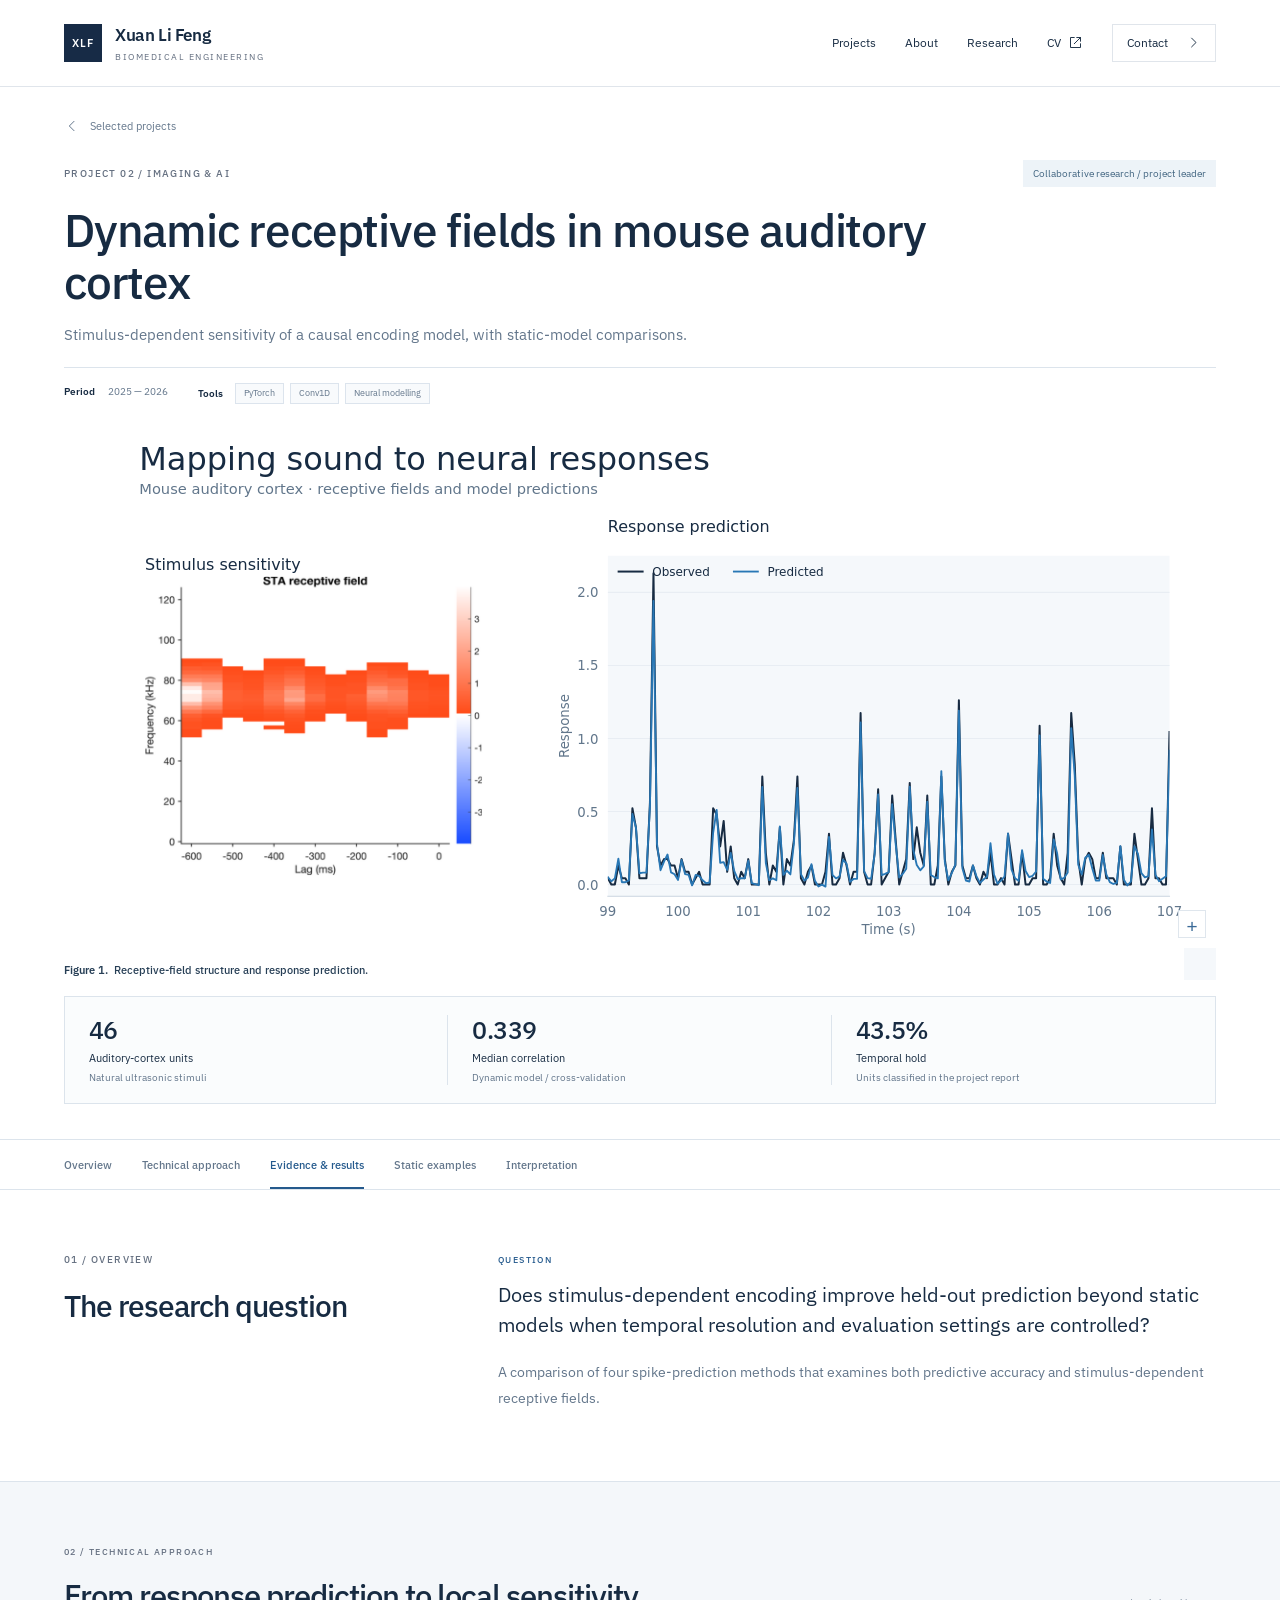
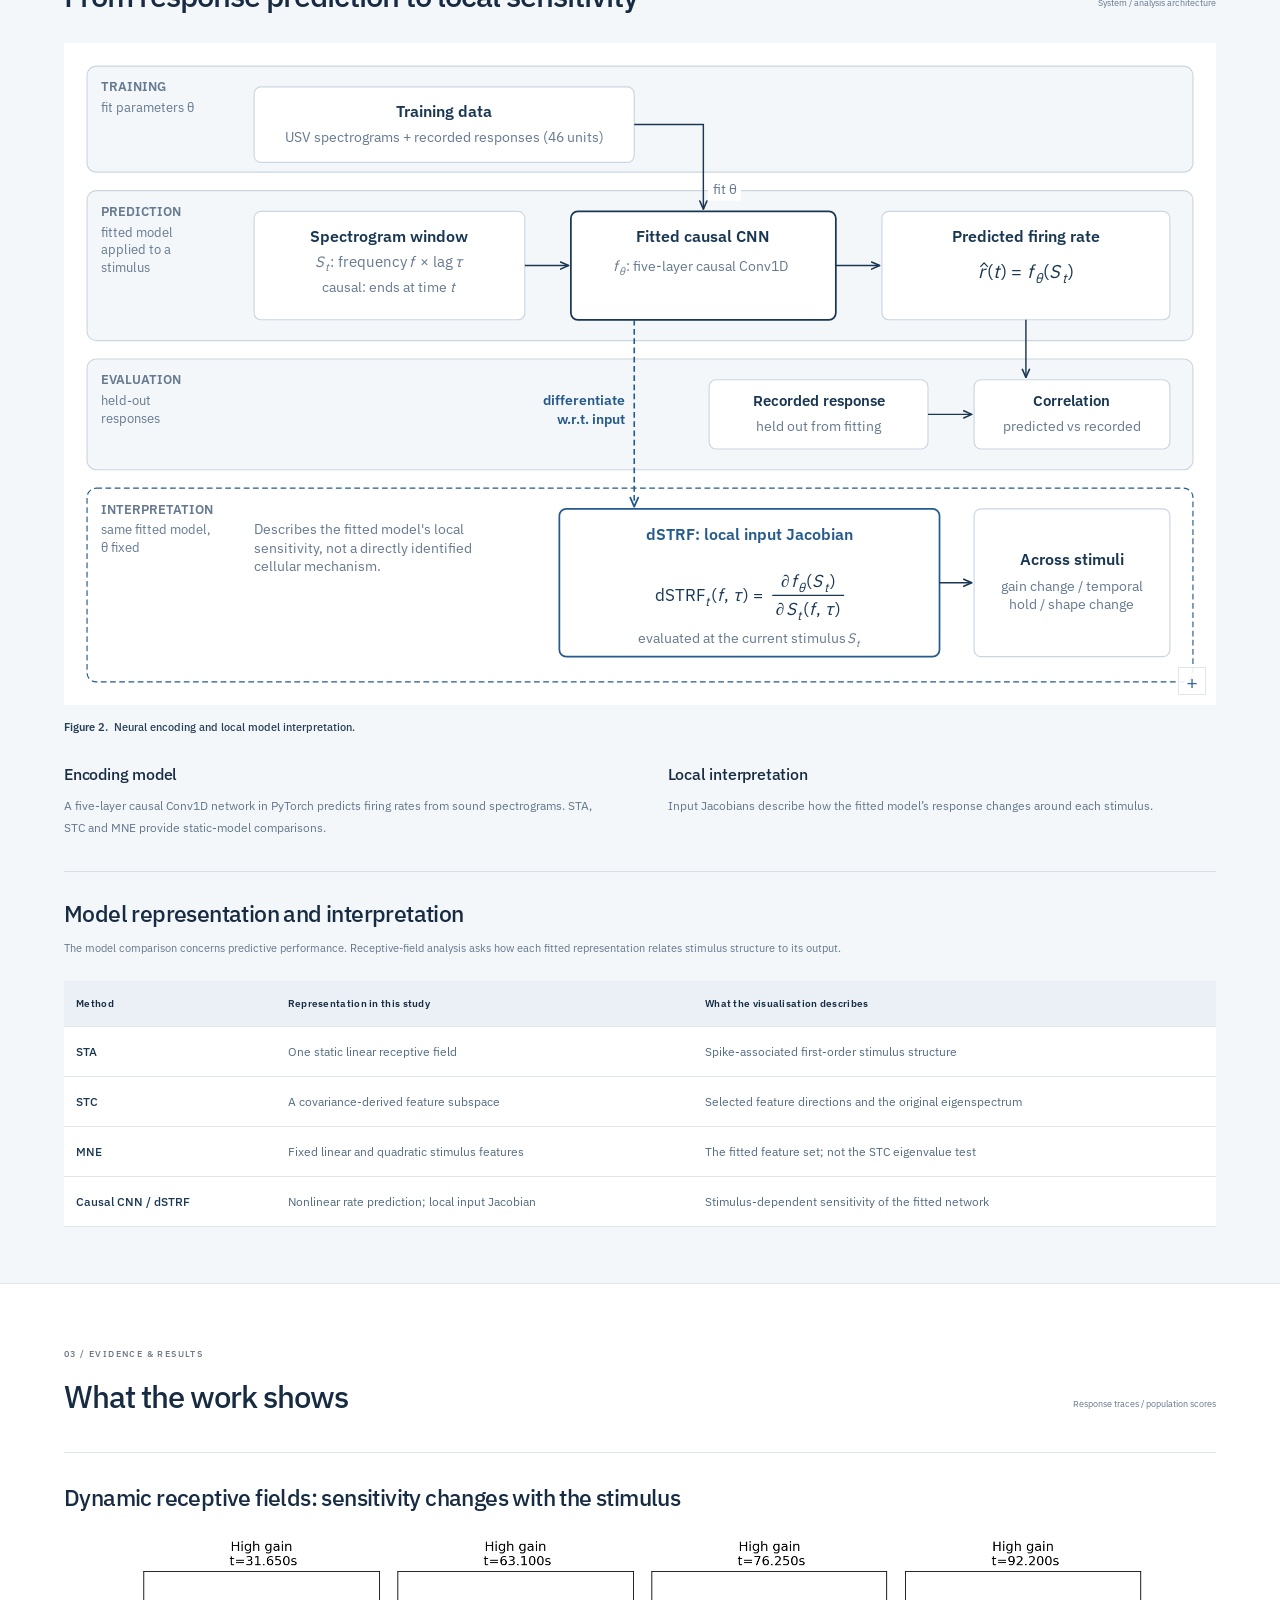
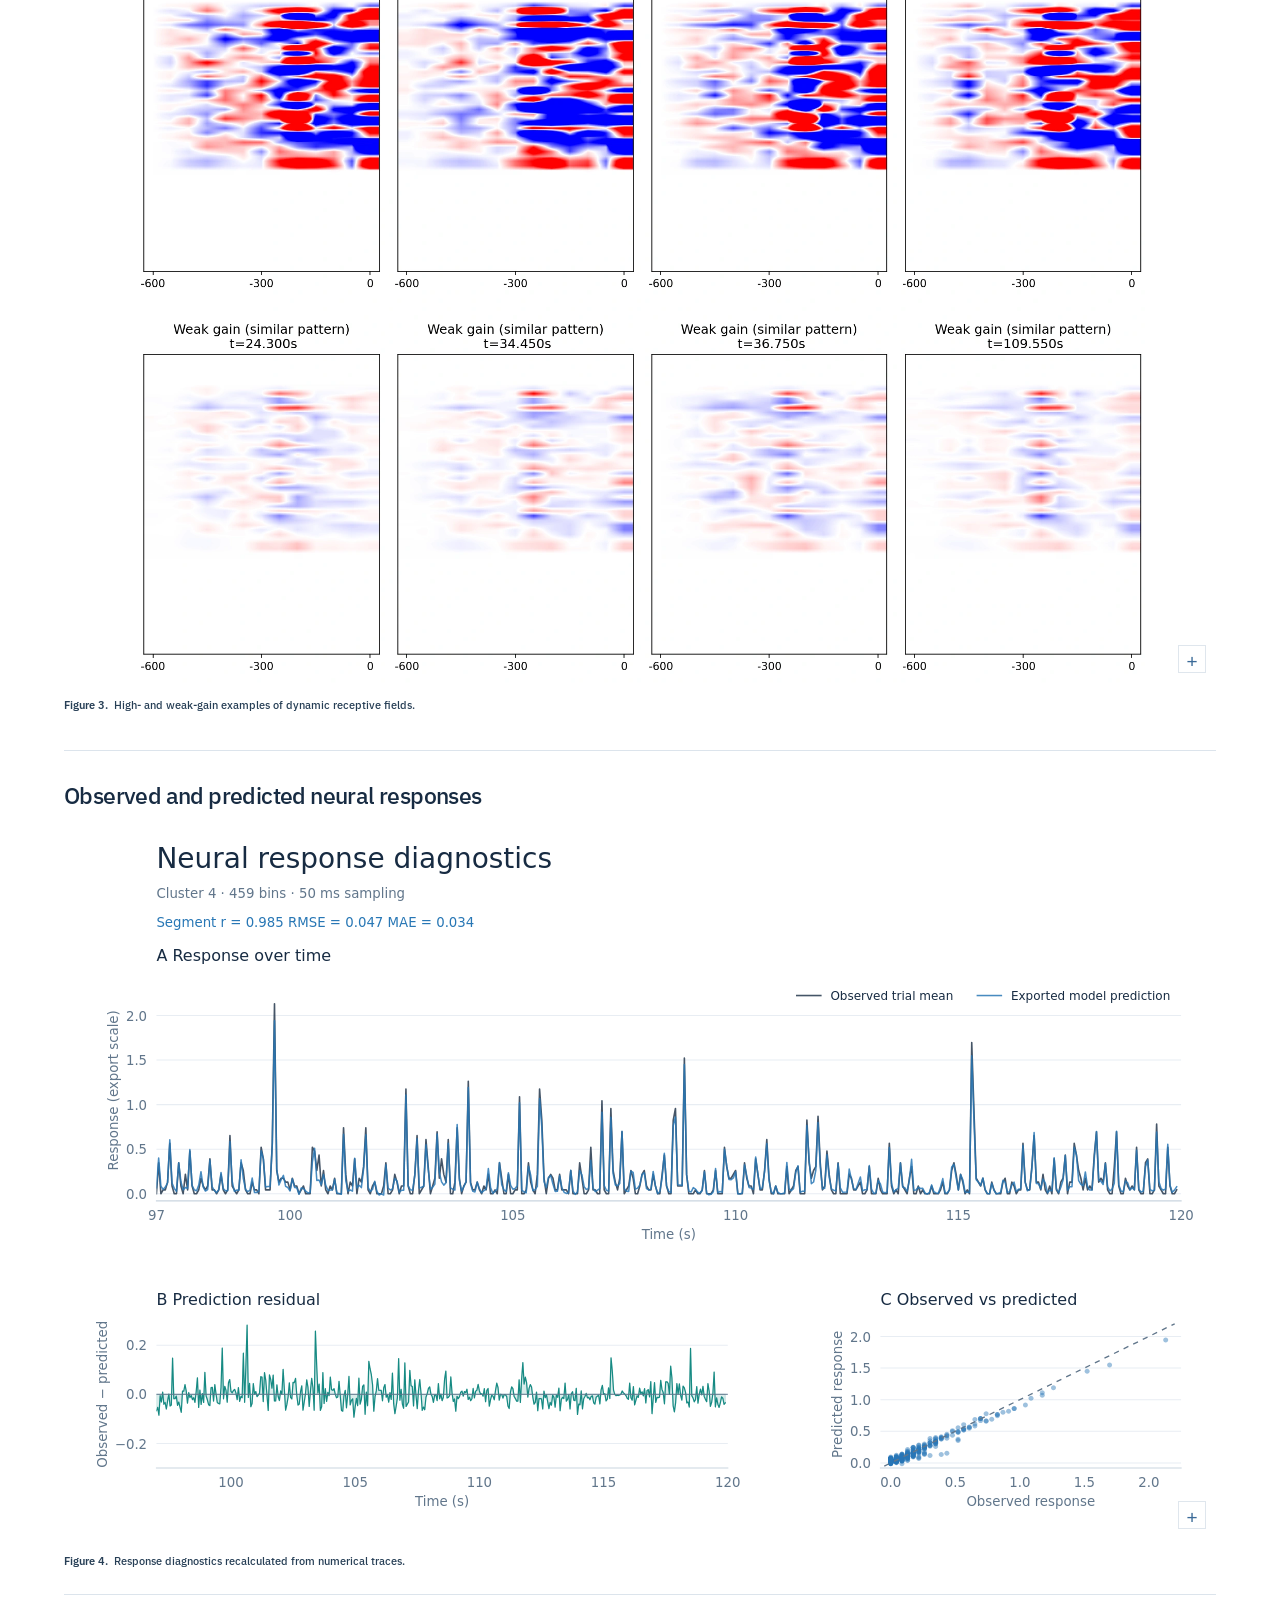
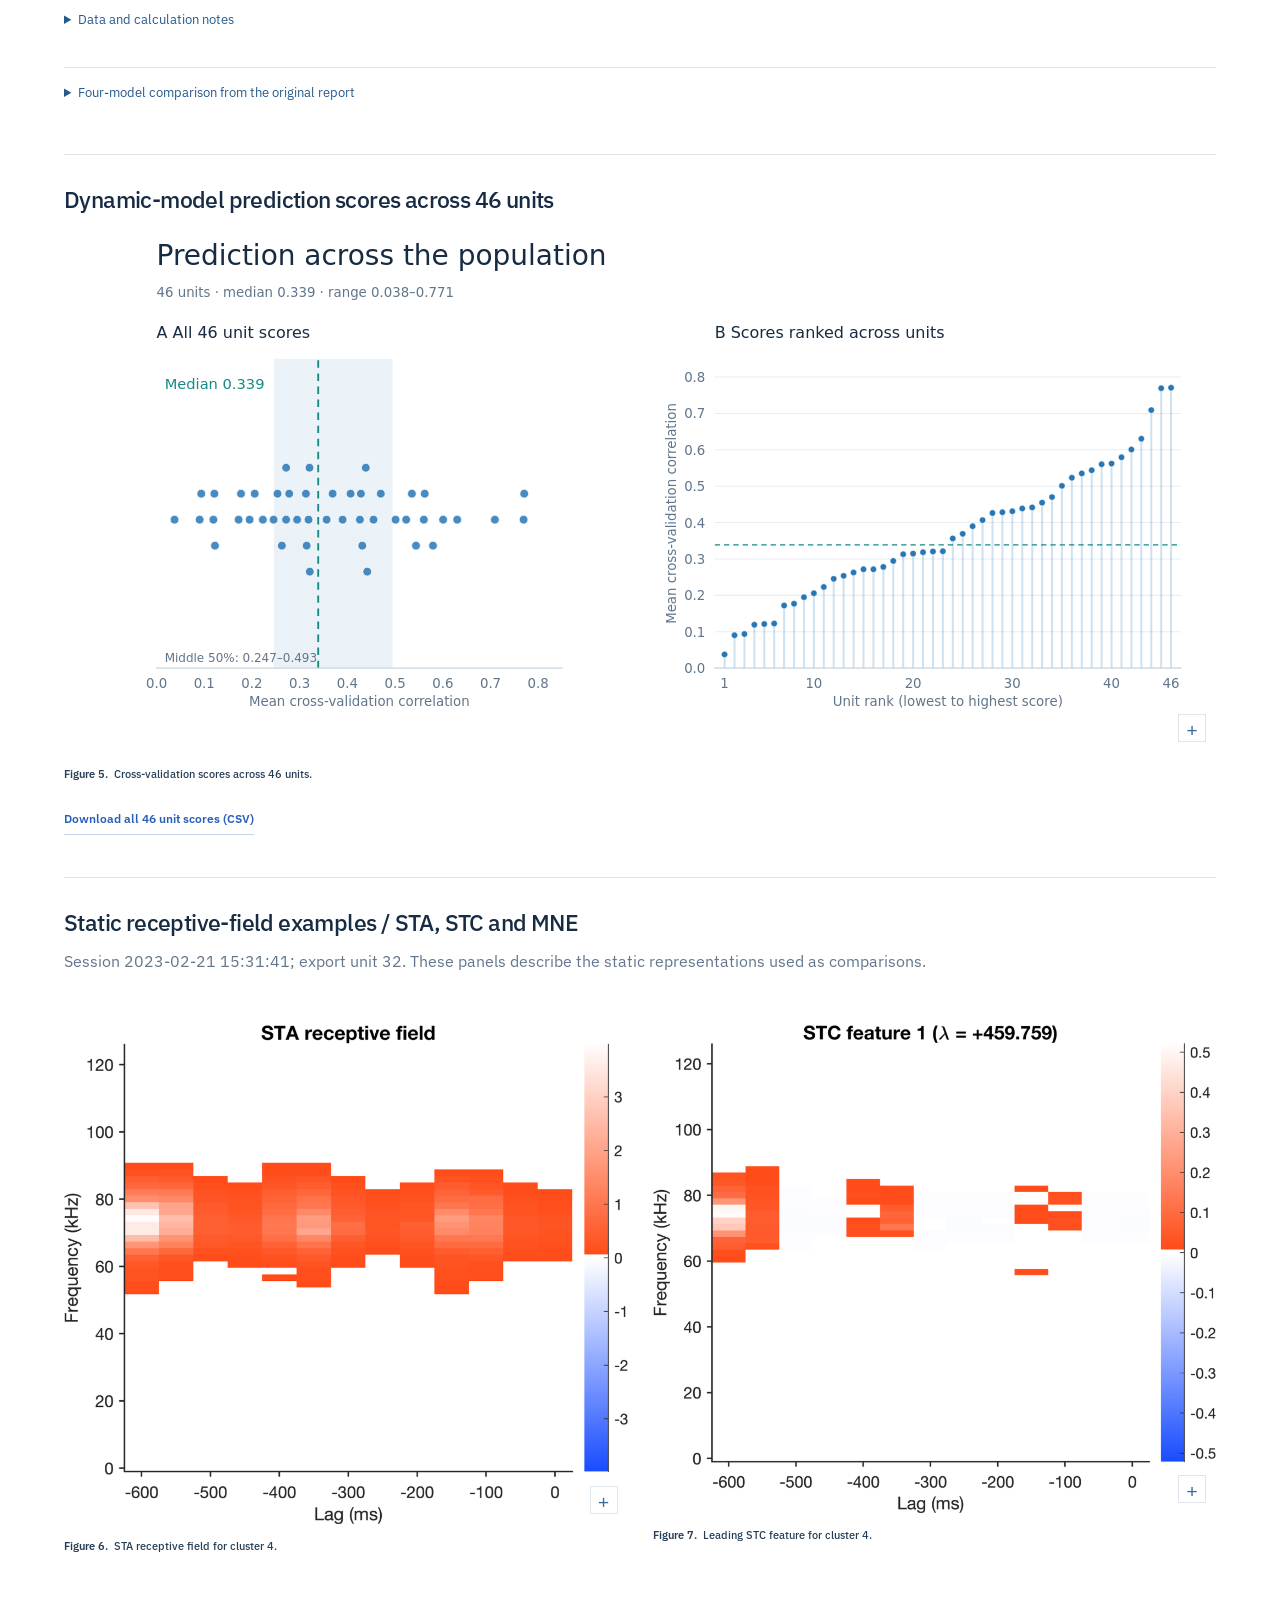
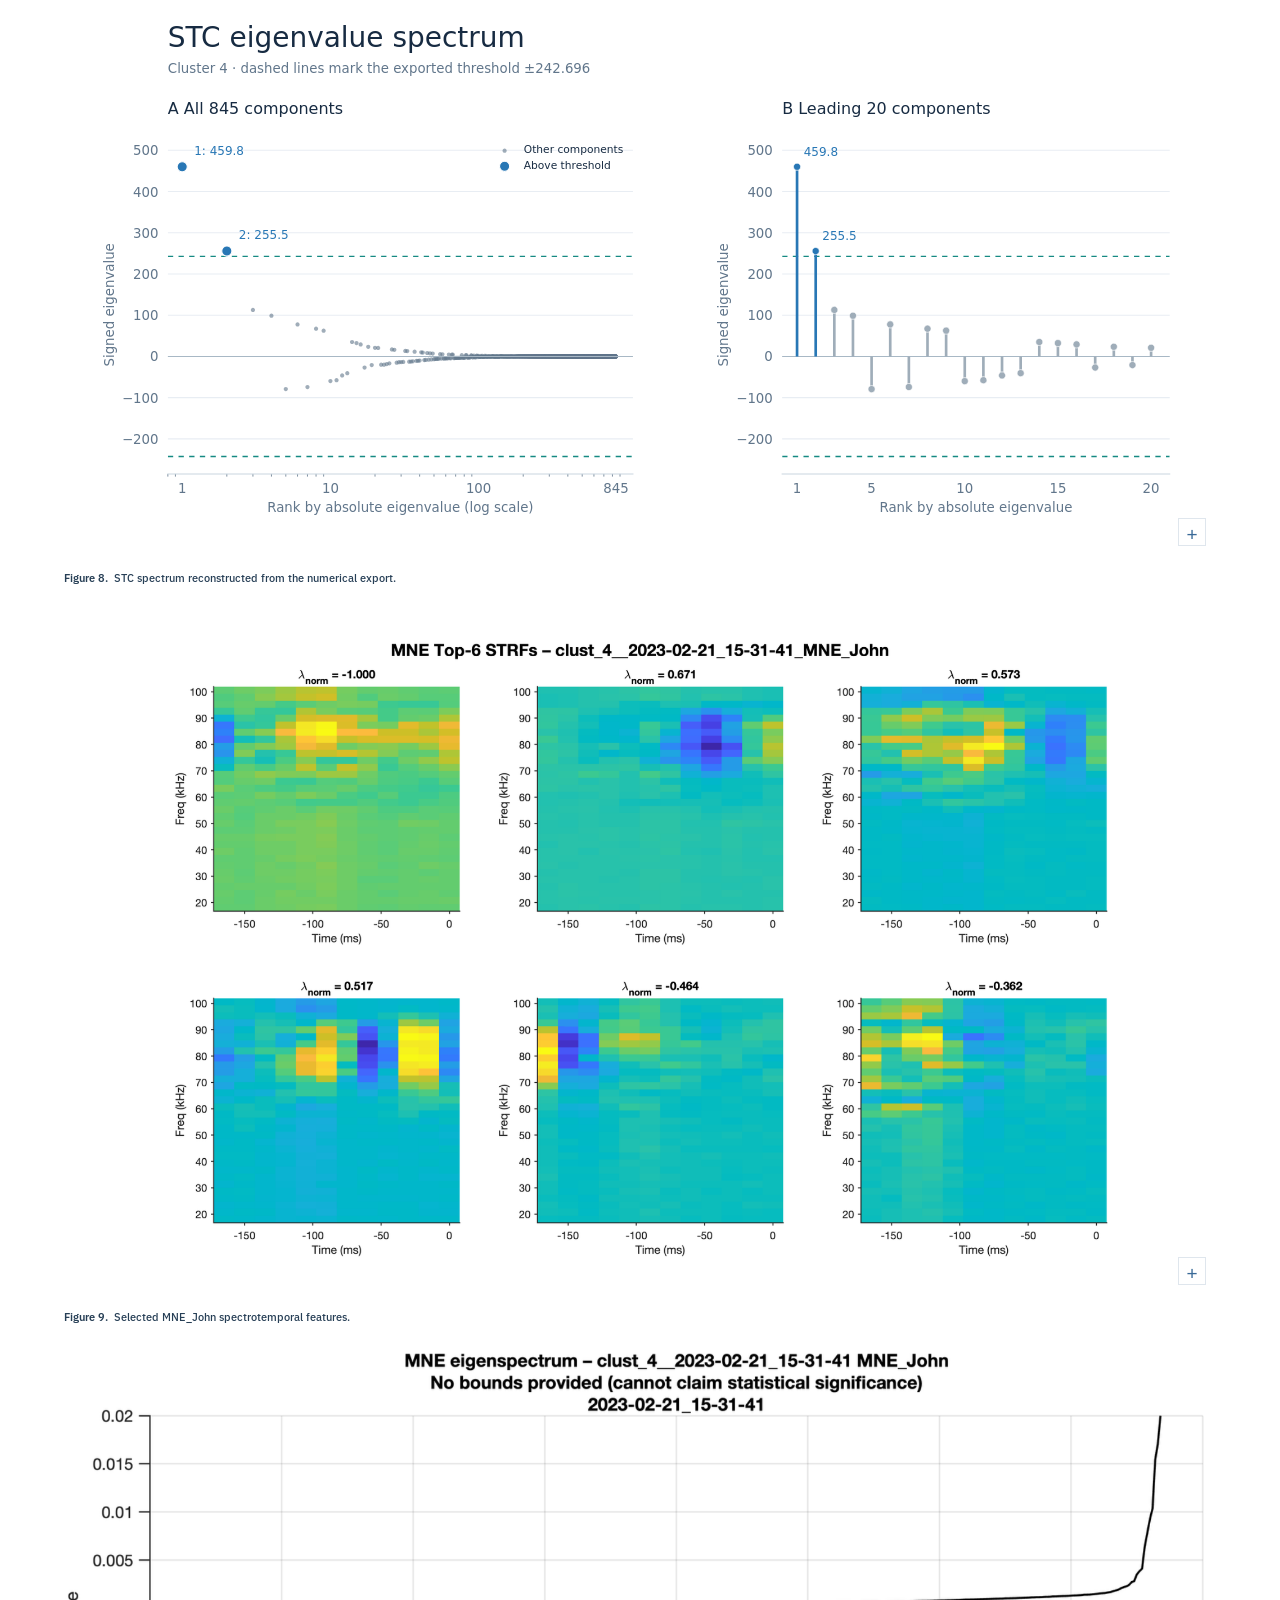
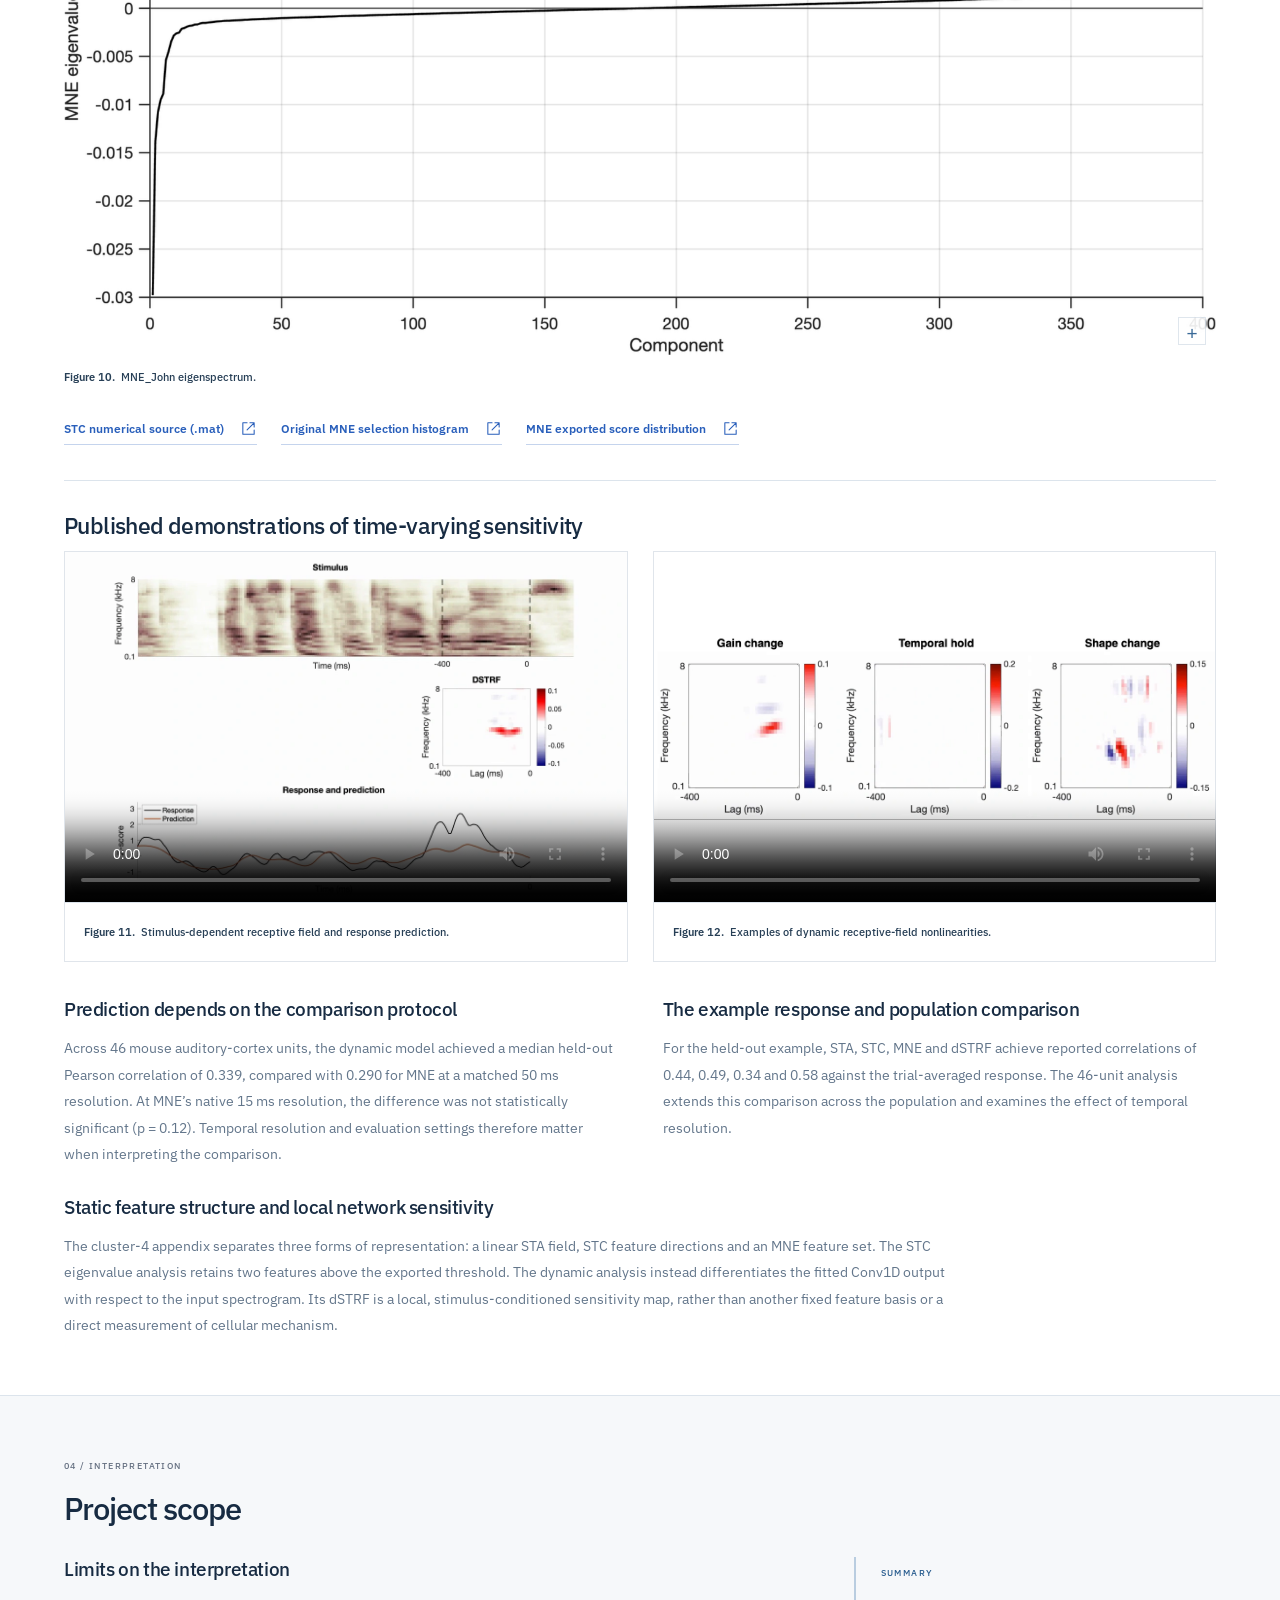
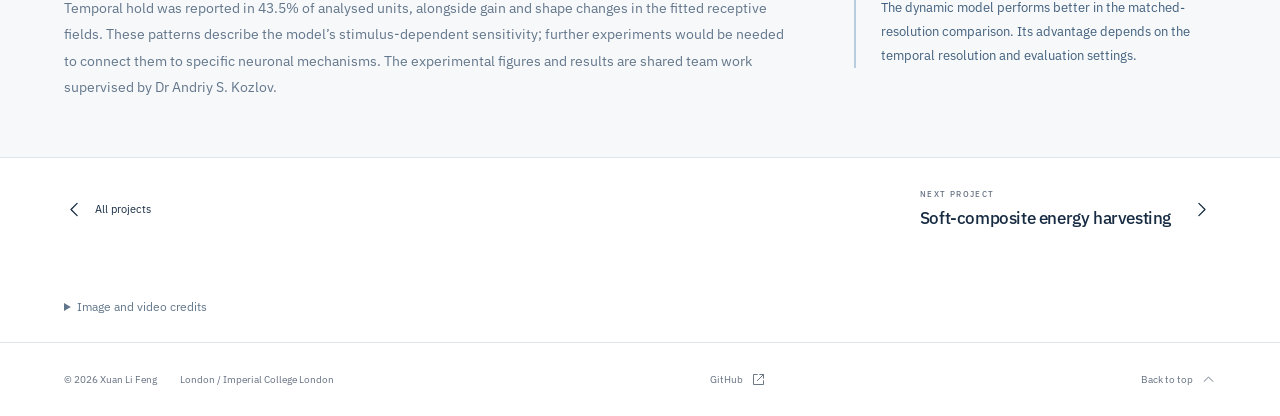
==== commit 1be1a38a: "Rebuild neural analysis figures and add zoomable title-only project images" ====
--- a/auditory.html
+++ b/auditory.html
@@ -1 +1 @@
-<!doctype html><html lang="en"><head><meta charset="utf-8"><meta name="viewport" content="width=device-width,initial-scale=1"><meta name="description" content="Xuan Li Feng — Biomedical engineering research in computational imaging, neural modelling and healthcare systems at Imperial College London."><meta name="theme-color" content="#17212e"><title>Dynamic receptive fields in mouse auditory cortex | Xuan Li Feng</title><link rel="stylesheet" href="style.css"><script src="app.js" defer></script><link rel="stylesheet" href="inner.css"><script src="inner.js" defer></script></head><body id="top" class="project-study study-auditory"><a class="skip" href="#main">Skip to content</a><header><a class="brand" href="index.html" aria-label="Xuan Li Feng home"><span class="monogram">XLF</span><span>Xuan Li Feng<small>Biomedical engineering</small></span></a><nav aria-label="Main navigation"><a href="index.html#work">Projects</a><a href="index.html#about">About</a><a href="index.html#research">Research</a><a class="nav-cv" href="assets/Xuan-Li-Feng-CV.pdf" target="_blank" rel="noopener">CV <svg class="icon" viewBox="0 0 24 24" fill="none" stroke="currentColor" stroke-width="1.6" stroke-linecap="round" stroke-linejoin="round" aria-hidden="true"><path d="M14 4h6v6M20 4 10 14M10 4H4v16h16v-6"/></svg></a><a class="contact-link" href="mailto:xl4723@ic.ac.uk">Contact <svg class="icon" viewBox="0 0 24 24" fill="none" stroke="currentColor" stroke-width="1.6" stroke-linecap="round" stroke-linejoin="round" aria-hidden="true"><path d="m9 5 7 7-7 7"/></svg></a></nav></header><main id="main"><div class="study-page"><section class="study-masthead wrap"><a class="study-back" href="index.html#work"><svg class="icon back-icon" viewBox="0 0 24 24" fill="none" stroke="currentColor" stroke-width="1.6" stroke-linecap="round" stroke-linejoin="round" aria-hidden="true"><path d="m9 5 7 7-7 7"/></svg> Selected projects</a><div class="study-topline"><span class="eyebrow">Project 02 / Imaging & AI</span><span class="study-state">Collaborative research / project leader</span></div><h1>Dynamic receptive fields in mouse auditory cortex</h1><p class="study-subtitle">Stimulus-dependent sensitivity of a causal encoding model, with static-model comparisons.</p><div class="study-metadata"><span><strong>Period</strong>2025 — 2026</span><span class="metadata-tools"><strong>Tools</strong><ul><li>PyTorch</li><li>Conv1D</li><li>Neural modelling</li></ul></span></div></section><div class="wrap study-opening"><div><figure class="technical-figure hero-study-figure"><a href="assets/neural-dynamic-mathematics.svg" target="_blank" rel="noopener" aria-label="Open full figure: Causal CNN encoding workflow separating model training, response prediction, held-out evaluation and local-Jacobian interpretation"><img src="assets/neural-dynamic-mathematics.svg" alt="Causal CNN encoding workflow separating model training, response prediction, held-out evaluation and local-Jacobian interpretation" loading="eager"><span class="figure-zoom" aria-hidden="true"><svg width="16" height="16" viewBox="0 0 24 24" fill="none" stroke="currentColor" stroke-width="1.6"><path d="M14 4h6v6M20 4 10 14M10 4H4v16h16v-6"/></svg></span></a><figcaption><span class="caption-number">Figure 1.</span> <strong>Dynamic receptive field as a local input derivative.</strong> The model predicts a neural response from a spectrogram window. Its input Jacobian describes how the prediction changes with small changes in the stimulus, across frequency and time lag.</figcaption></figure></div><aside class="study-key-results"><span class="eyebrow">Project in brief</span><div class="study-metric"><strong>46</strong><span>Auditory-cortex units</span><small>Natural ultrasonic stimuli</small></div><div class="study-metric"><strong>0.339</strong><span>Median correlation</span><small>Dynamic model / held-out prediction</small></div><div class="study-metric"><strong>43.5%</strong><span>Temporal hold</span><small>Units classified in the project report</small></div></aside></div><nav class="study-nav" aria-label="Project sections"><div class="wrap"><a class="current" href="#overview">Overview</a><a href="#system">Technical approach</a><a href="#evidence">Evidence & results</a><a href="#static-examples">Static examples</a><a href="#discussion">Interpretation</a></div></nav><section id="overview" class="wrap study-section study-overview"><div class="study-section-heading"><span class="eyebrow">01 / Overview</span><h2>The problem<br>and my contribution.</h2></div><div class="study-overview-copy"><div class="study-question"><span class="eyebrow">Question</span><p>Does stimulus-dependent encoding improve held-out prediction beyond static models when temporal resolution and evaluation settings are controlled?</p></div><p>A comparison of four spike-prediction methods that examines both predictive accuracy and stimulus-dependent receptive fields.</p><div class="contribution-line"><strong>My contribution</strong><p>Project leader and manager in an eight-person research team, supervised by Dr Andriy S. Kozlov.</p></div></div></section><section id="system" class="study-system"><div class="wrap study-section"><div class="study-section-header"><div><span class="eyebrow">02 / Technical approach</span><h2>From response prediction to local sensitivity</h2></div><span class="diagram-tag">System / analysis architecture</span></div><figure class="technical-figure architecture-figure provided-diagram"><a href="assets/diagrams/neural-1-prediction-vs-interpretation.svg" target="_blank" rel="noopener" aria-label="Open full figure: From response prediction to local sensitivity"><picture><source media="(max-width: 760px)" srcset="assets/diagrams/neural-1-prediction-vs-interpretation-mobile.svg" type="image/svg+xml"><img src="assets/diagrams/neural-1-prediction-vs-interpretation.svg" alt="From response prediction to local sensitivity" loading="lazy"></picture><span class="figure-zoom" aria-hidden="true"><svg width="16" height="16" viewBox="0 0 24 24" fill="none" stroke="currentColor" stroke-width="1.6"><path d="M14 4h6v6M20 4 10 14M10 4H4v16h16v-6"/></svg></span></a><figcaption><span class="caption-number">Figure 2.</span> <strong>Neural encoding and local model interpretation.</strong> A five-layer causal Conv1D network predicts neural responses from sound spectrograms. Differentiating its output with respect to the input produces a local, stimulus-dependent receptive field.</figcaption></figure><div class="method-notes"><div><h3>Encoding model</h3><p>A five-layer causal Conv1D network in PyTorch predicts firing rates from sound spectrograms. STA, STC and MNE provide static-model comparisons.</p></div><div><h3>Local interpretation</h3><p>Input Jacobians describe how the fitted model’s response changes around each stimulus.</p></div></div><div class="encoding-methods"><div class="media-heading"><h3>Model representation and interpretation</h3><p>The model comparison concerns predictive performance. Receptive-field analysis asks how each fitted representation relates stimulus structure to its output.</p></div><div class="table-scroll"><table class="encoding-table"><thead><tr><th>Method</th><th>Representation in this study</th><th>What the visualisation describes</th></tr></thead><tbody><tr><td>STA</td><td>One static linear receptive field</td><td>Spike-associated first-order stimulus structure</td></tr><tr><td>STC</td><td>A covariance-derived feature subspace</td><td>Selected feature directions and the original eigenspectrum</td></tr><tr><td>MNE</td><td>Fixed linear and quadratic stimulus features</td><td>The fitted feature set; not the STC eigenvalue test</td></tr><tr><td>Causal CNN / dSTRF</td><td>Nonlinear rate prediction; local input Jacobian</td><td>Stimulus-dependent sensitivity of the fitted network</td></tr></tbody></table></div></div></div></section><section id="evidence" class="wrap study-section"><div class="study-section-header"><div><span class="eyebrow">03 / Evidence & results</span><h2>What the work shows</h2></div><span class="diagram-tag">Reported evaluation</span></div><div class="media-heading"><h3>Dynamic receptive fields: sensitivity changes with the stimulus</h3></div><figure class="technical-figure gain-figure"><a href="assets/neural-gain-change.webp" target="_blank" rel="noopener" aria-label="Open full figure: Dynamic receptive fields at source-labelled high- and weak-gain stimulus times."><img src="assets/neural-gain-change.webp" alt="Dynamic receptive fields at source-labelled high- and weak-gain stimulus times." loading="lazy"><span class="figure-zoom" aria-hidden="true"><svg width="16" height="16" viewBox="0 0 24 24" fill="none" stroke="currentColor" stroke-width="1.6"><path d="M14 4h6v6M20 4 10 14M10 4H4v16h16v-6"/></svg></span></a><figcaption><span class="caption-number">Figure 3.</span> <strong>High- and weak-gain examples of dynamic receptive fields.</strong> The upper and lower rows show high-gain and weak-gain examples at the marked stimulus times. Similar patterns with different amplitudes illustrate changes in the model’s local sensitivity.</figcaption></figure><div class="media-heading"><h3>Response prediction on the report’s held-out example</h3></div><figure class="technical-figure report-prediction-figure"><a href="assets/neural-report-predictions.png" target="_blank" rel="noopener" aria-label="Open full figure: Observed response and STA, STC, MNE and dSTRF predictions from the report."><img src="assets/neural-report-predictions.png" alt="Observed response and STA, STC, MNE and dSTRF predictions from the report." loading="lazy"><span class="figure-zoom" aria-hidden="true"><svg width="16" height="16" viewBox="0 0 24 24" fill="none" stroke="currentColor" stroke-width="1.6"><path d="M14 4h6v6M20 4 10 14M10 4H4v16h16v-6"/></svg></span></a><figcaption><span class="caption-number">Figure 4.</span> <strong>Held-out neural-response comparison from the project report.</strong> The report compares the trial-averaged response with STA, STC, MNE and dSTRF predictions for a held-out example. The reported correlations are 0.44, 0.49, 0.34 and 0.58, respectively.</figcaption></figure><div class="media-heading"><h3>Dynamic-model prediction scores across 46 units</h3></div><figure class="technical-figure single-score-figure"><a href="assets/neural-score-dynamic.svg" target="_blank" rel="noopener" aria-label="Open full figure: Dynamic-model exported cross-validation score distribution over 46 units; median 0.339."><img src="assets/neural-score-dynamic.svg" alt="Dynamic-model exported cross-validation score distribution over 46 units; median 0.339." loading="lazy"><span class="figure-zoom" aria-hidden="true"><svg width="16" height="16" viewBox="0 0 24 24" fill="none" stroke="currentColor" stroke-width="1.6"><path d="M14 4h6v6M20 4 10 14M10 4H4v16h16v-6"/></svg></span></a><figcaption><span class="caption-number">Figure 5.</span> <strong>Population distribution of dynamic-model CV summaries.</strong> The plot summarises cross-validation scores for 46 units. The median score is 0.339.</figcaption></figure><section id="static-examples" class="baseline-appendix"><div class="media-heading"><h3>Static receptive-field examples / STA, STC and MNE</h3></div><p>Session 2023-02-21 15:31:41; export unit 32. These panels describe the static representations used as comparisons.</p><div class="cluster4-figure-pair"><figure class="technical-figure "><a href="assets/cluster4-sta-receptive-field.png" target="_blank" rel="noopener" aria-label="Open full figure: STA receptive field"><img src="assets/cluster4-sta-receptive-field.png" alt="STA receptive field" loading="lazy"><span class="figure-zoom" aria-hidden="true"><svg width="16" height="16" viewBox="0 0 24 24" fill="none" stroke="currentColor" stroke-width="1.6"><path d="M14 4h6v6M20 4 10 14M10 4H4v16h16v-6"/></svg></span></a><figcaption><span class="caption-number">Figure 6.</span> <strong>STA receptive field for cluster 4.</strong> The STA field for cluster 4 shows stimulus frequency in kHz against time lag in ms. This recording maps to export unit 32 from session 2023-02-21 15:31:41.</figcaption></figure><figure class="technical-figure "><a href="assets/cluster4-stc-feature1.png" target="_blank" rel="noopener" aria-label="Open full figure: Leading STC feature, eigenvalue +459.759"><img src="assets/cluster4-stc-feature1.png" alt="Leading STC feature, eigenvalue +459.759" loading="lazy"><span class="figure-zoom" aria-hidden="true"><svg width="16" height="16" viewBox="0 0 24 24" fill="none" stroke="currentColor" stroke-width="1.6"><path d="M14 4h6v6M20 4 10 14M10 4H4v16h16v-6"/></svg></span></a><figcaption><span class="caption-number">Figure 7.</span> <strong>Leading STC feature for cluster 4.</strong> The leading STC feature for cluster 4 has an eigenvalue of +459.759. The colour map shows its structure across frequency and stimulus lag.</figcaption></figure><figure class="technical-figure "><a href="assets/cluster4-stc-feature2.svg" target="_blank" rel="noopener" aria-label="Open full figure: Second STC feature, eigenvalue +255.462"><img src="assets/cluster4-stc-feature2.svg" alt="Second STC feature, eigenvalue +255.462" loading="lazy"><span class="figure-zoom" aria-hidden="true"><svg width="16" height="16" viewBox="0 0 24 24" fill="none" stroke="currentColor" stroke-width="1.6"><path d="M14 4h6v6M20 4 10 14M10 4H4v16h16v-6"/></svg></span></a><figcaption><span class="caption-number">Figure 8.</span> <strong>Second STC feature for cluster 4.</strong> The second STC feature for cluster 4 has an eigenvalue of +255.462. It is shown on the frequency–lag grid for export unit 32.</figcaption></figure></div><figure class="technical-figure "><a href="assets/cluster4-stc-spectrum-refined.svg" target="_blank" rel="noopener" aria-label="Open full figure: Numerically reconstructed STC spectrum and leading directions."><img src="assets/cluster4-stc-spectrum-refined.svg" alt="Numerically reconstructed STC spectrum and leading directions." loading="lazy"><span class="figure-zoom" aria-hidden="true"><svg width="16" height="16" viewBox="0 0 24 24" fill="none" stroke="currentColor" stroke-width="1.6"><path d="M14 4h6v6M20 4 10 14M10 4H4v16h16v-6"/></svg></span></a><figcaption><span class="caption-number">Figure 9.</span> <strong>STC spectrum reconstructed from the numerical export.</strong> The plots show all 845 signed STC eigenvalues and a closer view of the leading 20. Two eigenvalues exceed the exported absolute threshold of 242.696.</figcaption></figure><figure class="technical-figure "><a href="assets/cluster4-mne-top6-features.png" target="_blank" rel="noopener" aria-label="Open full figure: Six MNE fallback-selected features."><img src="assets/cluster4-mne-top6-features.png" alt="Six MNE fallback-selected features." loading="lazy"><span class="figure-zoom" aria-hidden="true"><svg width="16" height="16" viewBox="0 0 24 24" fill="none" stroke="currentColor" stroke-width="1.6"><path d="M14 4h6v6M20 4 10 14M10 4H4v16h16v-6"/></svg></span></a><figcaption><span class="caption-number">Figure 10.</span> <strong>Selected MNE_John spectrotemporal features.</strong> The six MNE_John feature maps show their normalised eigenvalue labels. These features were selected using the export’s top-six rule and use a different time-lag window from the STA and STC examples.</figcaption></figure><figure class="technical-figure "><a href="assets/cluster4-mne-eigenspectrum.png" target="_blank" rel="noopener" aria-label="Open full figure: MNE eigenspectrum without significance bounds."><img src="assets/cluster4-mne-eigenspectrum.png" alt="MNE eigenspectrum without significance bounds." loading="lazy"><span class="figure-zoom" aria-hidden="true"><svg width="16" height="16" viewBox="0 0 24 24" fill="none" stroke="currentColor" stroke-width="1.6"><path d="M14 4h6v6M20 4 10 14M10 4H4v16h16v-6"/></svg></span></a><figcaption><span class="caption-number">Figure 11.</span> <strong>MNE_John eigenspectrum.</strong> The plot shows signed MNE eigenvalues by component index for cluster 4.</figcaption></figure><div class="source-downloads"><a class="text-link" href="assets/cluster4-stc-eigenvalues.mat" target="_blank" rel="noopener">STC numerical source (.mat) <svg class="icon" viewBox="0 0 24 24" fill="none" stroke="currentColor" stroke-width="1.6" stroke-linecap="round" stroke-linejoin="round" aria-hidden="true"><path d="M14 4h6v6M20 4 10 14M10 4H4v16h16v-6"/></svg></a><a class="text-link" href="assets/cluster4-mne-eigenvalue-histogram.png" target="_blank" rel="noopener">Original MNE selection histogram <svg class="icon" viewBox="0 0 24 24" fill="none" stroke="currentColor" stroke-width="1.6" stroke-linecap="round" stroke-linejoin="round" aria-hidden="true"><path d="M14 4h6v6M20 4 10 14M10 4H4v16h16v-6"/></svg></a><a class="text-link" href="assets/neural-score-mne.svg" target="_blank" rel="noopener">MNE exported score distribution <svg class="icon" viewBox="0 0 24 24" fill="none" stroke="currentColor" stroke-width="1.6" stroke-linecap="round" stroke-linejoin="round" aria-hidden="true"><path d="M14 4h6v6M20 4 10 14M10 4H4v16h16v-6"/></svg></a></div></section><div class="media-heading"><h3>Published demonstrations of time-varying sensitivity</h3></div><div class="video-grid"><figure class="framework-video"><div class="video-stage"><video controls playsinline preload="metadata" poster="assets/dstrf-video2-poster.webp" aria-label="Stimulus-dependent receptive field"><source src="assets/dstrf-video2.mp4" type="video/mp4">Your browser cannot play this video. Open the MP4 using the link below.</video></div><figcaption><span class="caption-number">Figure 12.</span> <strong>Stimulus-dependent receptive field and response prediction.</strong> This animation follows the stimulus, dynamic receptive field and predicted response over time. It is Video 2 from Keshishian et al. (2020), eLife 9:e53445, using recordings from the published study. <div class="video-caption-links"><a class="text-link" href="assets/dstrf-video2.mp4" target="_blank" rel="noopener">Open MP4 <svg class="icon" viewBox="0 0 24 24" fill="none" stroke="currentColor" stroke-width="1.6" stroke-linecap="round" stroke-linejoin="round" aria-hidden="true"><path d="M14 4h6v6M20 4 10 14M10 4H4v16h16v-6"/></svg></a> <a class="text-link" href="https://elifesciences.org/articles/53445" target="_blank" rel="noopener">Original publication <svg class="icon" viewBox="0 0 24 24" fill="none" stroke="currentColor" stroke-width="1.6" stroke-linecap="round" stroke-linejoin="round" aria-hidden="true"><path d="M14 4h6v6M20 4 10 14M10 4H4v16h16v-6"/></svg></a></div></figcaption></figure><figure class="framework-video"><div class="video-stage"><video controls playsinline preload="metadata" poster="assets/dstrf-video3-poster.webp" aria-label="Three forms of nonlinearity"><source src="assets/dstrf-video3.mp4" type="video/mp4">Your browser cannot play this video. Open the MP4 using the link below.</video></div><figcaption><span class="caption-number">Figure 13.</span> <strong>Examples of dynamic receptive-field nonlinearities.</strong> This animation illustrates gain change, temporal hold and shape change in example electrodes. It is Video 3 from Keshishian et al. (2020), eLife 9:e53445, using recordings from the published study. <div class="video-caption-links"><a class="text-link" href="assets/dstrf-video3.mp4" target="_blank" rel="noopener">Open MP4 <svg class="icon" viewBox="0 0 24 24" fill="none" stroke="currentColor" stroke-width="1.6" stroke-linecap="round" stroke-linejoin="round" aria-hidden="true"><path d="M14 4h6v6M20 4 10 14M10 4H4v16h16v-6"/></svg></a> <a class="text-link" href="https://elifesciences.org/articles/53445" target="_blank" rel="noopener">Original publication <svg class="icon" viewBox="0 0 24 24" fill="none" stroke="currentColor" stroke-width="1.6" stroke-linecap="round" stroke-linejoin="round" aria-hidden="true"><path d="M14 4h6v6M20 4 10 14M10 4H4v16h16v-6"/></svg></a></div></figcaption></figure></div><div class="findings-copy"><div class="study-prose"><h3>Prediction depends on the comparison protocol</h3><p>Across 46 mouse auditory-cortex units, the dynamic model achieved a median held-out Pearson correlation of 0.339, compared with 0.290 for MNE at a matched 50 ms resolution. At MNE’s native 15 ms resolution, the difference was not statistically significant (p = 0.12). Temporal resolution and evaluation settings therefore matter when interpreting the comparison.</p></div><div class="study-prose"><h3>The example response and population comparison</h3><p>For the held-out example, STA, STC, MNE and dSTRF achieve reported correlations of 0.44, 0.49, 0.34 and 0.58 against the trial-averaged response. The 46-unit analysis extends this comparison across the population and examines the effect of temporal resolution.</p></div><div class="study-prose"><h3>Static feature structure and local network sensitivity</h3><p>The cluster-4 appendix separates three forms of representation: a linear STA field, STC feature directions and an MNE feature set. The STC eigenvalue analysis retains two features above the exported threshold. The dynamic analysis instead differentiates the fitted Conv1D output with respect to the input spectrogram. Its dSTRF is a local, stimulus-conditioned sensitivity map, rather than another fixed feature basis or a direct measurement of cellular mechanism.</p></div></div></section><section id="discussion" class="study-discussion"><div class="wrap study-section"><div class="study-section-header"><div><span class="eyebrow">04 / Interpretation</span><h2>Project scope</h2></div></div><div class="discussion-grid"><div><div class="study-prose"><h3>Limits on the interpretation</h3><p>Temporal hold was reported in 43.5% of analysed units, alongside gain and shape changes in the fitted receptive fields. These patterns describe the model’s stimulus-dependent sensitivity; further experiments would be needed to connect them to specific neuronal mechanisms. I led the eight-person study under Dr Andriy S. Kozlov, and the experimental figures and results are shared team work.</p></div></div><aside><span class="eyebrow">Summary</span><p>The dynamic model performs better in the matched-resolution comparison. Its advantage depends on the temporal resolution and evaluation settings.</p></aside></div></div></section><div class="wrap study-next"><a href="index.html#work"><svg class="icon back-icon" viewBox="0 0 24 24" fill="none" stroke="currentColor" stroke-width="1.6" stroke-linecap="round" stroke-linejoin="round" aria-hidden="true"><path d="m9 5 7 7-7 7"/></svg> All projects</a><a href="internship.html"><span class="eyebrow">Next project</span><strong>Soft-composite energy harvesting</strong><svg class="icon" viewBox="0 0 24 24" fill="none" stroke="currentColor" stroke-width="1.6" stroke-linecap="round" stroke-linejoin="round" aria-hidden="true"><path d="m9 5 7 7-7 7"/></svg></a></div></div></main><footer><span>© 2026 Xuan Li Feng<span class="footer-sub">London / Imperial College London</span></span><a href="https://github.com/xuan-lifeng" target="_blank" rel="noopener">GitHub <svg class="icon" viewBox="0 0 24 24" fill="none" stroke="currentColor" stroke-width="1.6" stroke-linecap="round" stroke-linejoin="round" aria-hidden="true"><path d="M14 4h6v6M20 4 10 14M10 4H4v16h16v-6"/></svg></a><a href="#top">Back to top <svg class="icon up-icon" viewBox="0 0 24 24" fill="none" stroke="currentColor" stroke-width="1.6" stroke-linecap="round" stroke-linejoin="round" aria-hidden="true"><path d="m9 5 7 7-7 7"/></svg></a></footer></body></html>+<!doctype html><html lang="en"><head><meta charset="utf-8"><meta name="viewport" content="width=device-width,initial-scale=1"><meta name="description" content="Xuan Li Feng — Biomedical engineering research in computational imaging, neural modelling and healthcare systems at Imperial College London."><meta name="theme-color" content="#17212e"><title>Dynamic receptive fields in mouse auditory cortex | Xuan Li Feng</title><link rel="stylesheet" href="style.css"><script src="app.js" defer></script><link rel="stylesheet" href="inner.css"><link rel="stylesheet" href="figure-viewer.css"><link rel="stylesheet" href="neural-figures.css"><script src="inner.js" defer></script></head><body id="top" class="project-study study-auditory"><a class="skip" href="#main">Skip to content</a><header><a class="brand" href="index.html" aria-label="Xuan Li Feng home"><span class="monogram">XLF</span><span>Xuan Li Feng<small>Biomedical engineering</small></span></a><nav aria-label="Main navigation"><a href="index.html#work">Projects</a><a href="index.html#about">About</a><a href="index.html#research">Research</a><a class="nav-cv" href="assets/Xuan-Li-Feng-CV.pdf" target="_blank" rel="noopener">CV <svg class="icon" viewBox="0 0 24 24" fill="none" stroke="currentColor" stroke-width="1.6" stroke-linecap="round" stroke-linejoin="round" aria-hidden="true"><path d="M14 4h6v6M20 4 10 14M10 4H4v16h16v-6"/></svg></a><a class="contact-link" href="mailto:xl4723@ic.ac.uk">Contact <svg class="icon" viewBox="0 0 24 24" fill="none" stroke="currentColor" stroke-width="1.6" stroke-linecap="round" stroke-linejoin="round" aria-hidden="true"><path d="m9 5 7 7-7 7"/></svg></a></nav></header><main id="main"><div class="study-page"><section class="study-masthead wrap"><a class="study-back" href="index.html#work"><svg class="icon back-icon" viewBox="0 0 24 24" fill="none" stroke="currentColor" stroke-width="1.6" stroke-linecap="round" stroke-linejoin="round" aria-hidden="true"><path d="m9 5 7 7-7 7"/></svg> Selected projects</a><div class="study-topline"><span class="eyebrow">Project 02 / Imaging & AI</span><span class="study-state">Collaborative research / project leader</span></div><h1>Dynamic receptive fields in mouse auditory cortex</h1><p class="study-subtitle">Stimulus-dependent sensitivity of a causal encoding model, with static-model comparisons.</p><div class="study-metadata"><span><strong>Period</strong>2025 — 2026</span><span class="metadata-tools"><strong>Tools</strong><ul><li>PyTorch</li><li>Conv1D</li><li>Neural modelling</li></ul></span></div></section><div class="wrap study-opening"><div><figure class="technical-figure neural-data-figure hero-study-figure neural-opening"><a href="assets/neural-study-opening.svg" target="_blank" rel="noopener" aria-label="Open full figure: Cluster-4 receptive field beside observed and predicted neural responses."><picture><source media="(max-width: 760px)" srcset="assets/neural-study-opening-mobile.svg" type="image/svg+xml"><img src="assets/neural-study-opening.svg" alt="Cluster-4 receptive field beside observed and predicted neural responses." loading="eager"></picture><span class="figure-zoom" aria-hidden="true">↗</span></a><figcaption><span class="caption-number">Figure 1.</span> <strong>Receptive-field structure and response prediction.</strong></figcaption></figure></div><aside class="study-key-results"><span class="eyebrow">Project in brief</span><div class="study-metric"><strong>46</strong><span>Auditory-cortex units</span><small>Natural ultrasonic stimuli</small></div><div class="study-metric"><strong>0.339</strong><span>Median correlation</span><small>Dynamic model / cross-validation</small></div><div class="study-metric"><strong>43.5%</strong><span>Temporal hold</span><small>Units classified in the project report</small></div></aside></div><nav class="study-nav" aria-label="Project sections"><div class="wrap"><a class="current" href="#overview">Overview</a><a href="#system">Technical approach</a><a href="#evidence">Evidence & results</a><a href="#static-examples">Static examples</a><a href="#discussion">Interpretation</a></div></nav><section id="overview" class="wrap study-section study-overview"><div class="study-section-heading"><span class="eyebrow">01 / Overview</span><h2>The research question</h2></div><div class="study-overview-copy"><div class="study-question"><span class="eyebrow">Question</span><p>Does stimulus-dependent encoding improve held-out prediction beyond static models when temporal resolution and evaluation settings are controlled?</p></div><p>A comparison of four spike-prediction methods that examines both predictive accuracy and stimulus-dependent receptive fields.</p></div></section><section id="system" class="study-system"><div class="wrap study-section"><div class="study-section-header"><div><span class="eyebrow">02 / Technical approach</span><h2>From response prediction to local sensitivity</h2></div><span class="diagram-tag">System / analysis architecture</span></div><figure class="technical-figure architecture-figure provided-diagram"><a href="assets/diagrams/neural-1-prediction-vs-interpretation.svg" target="_blank" rel="noopener" aria-label="Open full figure: From response prediction to local sensitivity"><picture><source media="(max-width: 760px)" srcset="assets/diagrams/neural-1-prediction-vs-interpretation-mobile.svg" type="image/svg+xml"><img src="assets/diagrams/neural-1-prediction-vs-interpretation.svg" alt="From response prediction to local sensitivity" loading="lazy"></picture><span class="figure-zoom" aria-hidden="true"><svg width="16" height="16" viewBox="0 0 24 24" fill="none" stroke="currentColor" stroke-width="1.6"><path d="M14 4h6v6M20 4 10 14M10 4H4v16h16v-6"/></svg></span></a><figcaption><span class="caption-number">Figure 2.</span> <strong>Neural encoding and local model interpretation.</strong></figcaption></figure><div class="method-notes"><div><h3>Encoding model</h3><p>A five-layer causal Conv1D network in PyTorch predicts firing rates from sound spectrograms. STA, STC and MNE provide static-model comparisons.</p></div><div><h3>Local interpretation</h3><p>Input Jacobians describe how the fitted model’s response changes around each stimulus.</p></div></div><div class="encoding-methods"><div class="media-heading"><h3>Model representation and interpretation</h3><p>The model comparison concerns predictive performance. Receptive-field analysis asks how each fitted representation relates stimulus structure to its output.</p></div><div class="table-scroll"><table class="encoding-table"><thead><tr><th>Method</th><th>Representation in this study</th><th>What the visualisation describes</th></tr></thead><tbody><tr><td>STA</td><td>One static linear receptive field</td><td>Spike-associated first-order stimulus structure</td></tr><tr><td>STC</td><td>A covariance-derived feature subspace</td><td>Selected feature directions and the original eigenspectrum</td></tr><tr><td>MNE</td><td>Fixed linear and quadratic stimulus features</td><td>The fitted feature set; not the STC eigenvalue test</td></tr><tr><td>Causal CNN / dSTRF</td><td>Nonlinear rate prediction; local input Jacobian</td><td>Stimulus-dependent sensitivity of the fitted network</td></tr></tbody></table></div></div></div></section><section id="evidence" class="wrap study-section"><div class="study-section-header"><div><span class="eyebrow">03 / Evidence & results</span><h2>What the work shows</h2></div><span class="diagram-tag">Response traces / population scores</span></div><div class="media-heading"><h3>Dynamic receptive fields: sensitivity changes with the stimulus</h3></div><figure class="technical-figure gain-figure"><a href="assets/neural-gain-change.webp" target="_blank" rel="noopener" aria-label="Open full figure: Dynamic receptive fields at source-labelled high- and weak-gain stimulus times."><img src="assets/neural-gain-change.webp" alt="Dynamic receptive fields at source-labelled high- and weak-gain stimulus times." loading="lazy"><span class="figure-zoom" aria-hidden="true"><svg width="16" height="16" viewBox="0 0 24 24" fill="none" stroke="currentColor" stroke-width="1.6"><path d="M14 4h6v6M20 4 10 14M10 4H4v16h16v-6"/></svg></span></a><figcaption><span class="caption-number">Figure 3.</span> <strong>High- and weak-gain examples of dynamic receptive fields.</strong></figcaption></figure><div class="media-heading"><h3>Observed and predicted neural responses</h3></div><figure class="technical-figure neural-data-figure neural-response-figure"><a href="assets/neural-prediction-recomputed.svg" target="_blank" rel="noopener" aria-label="Open full figure: Observed and predicted response overlay, residual trace and agreement scatter plot."><picture><source media="(max-width: 760px)" srcset="assets/neural-prediction-recomputed-mobile.svg" type="image/svg+xml"><img src="assets/neural-prediction-recomputed.svg" alt="Observed and predicted response overlay, residual trace and agreement scatter plot." loading="lazy"></picture><span class="figure-zoom" aria-hidden="true">↗</span></a><figcaption><span class="caption-number">Figure 4.</span> <strong>Response diagnostics recalculated from numerical traces.</strong></figcaption></figure><details class="neural-analysis-notes"><summary>Data and calculation notes</summary><p>The response statistics are recalculated for the displayed exported segment. Its training/test split is unspecified, so these values are separate from the report’s held-out scores and the 46-unit cross-validation results.</p><p>Residuals equal observed minus predicted response. RMSE is the square root of the mean squared residual, and MAE is the mean absolute residual. The trace is shown at its original 50 ms sampling interval.</p><div class="source-downloads"><a class="text-link" href="assets/data/neural-response-trace.csv" download>Response data (CSV)</a><a class="text-link" href="assets/data/neural-recomputed-metrics.json" download>Calculated metrics (JSON)</a><a class="text-link" href="analysis/neural/rebuild_figures.py" download>Reproduce the calculations (Python)</a></div></details><details class="neural-report-archive"><summary>Four-model comparison from the original report</summary><figure class="technical-figure report-prediction-figure neural-original-report"><a href="assets/neural-report-predictions.png" target="_blank" rel="noopener" aria-label="Open full figure: Observed response and STA, STC, MNE and dSTRF predictions from the report."><img src="assets/neural-report-predictions.png" alt="Observed response and STA, STC, MNE and dSTRF predictions from the report." loading="lazy"><span class="figure-zoom" aria-hidden="true"><svg width="16" height="16" viewBox="0 0 24 24" fill="none" stroke="currentColor" stroke-width="1.6"><path d="M14 4h6v6M20 4 10 14M10 4H4v16h16v-6"/></svg></span></a><figcaption><span class="caption-number">Report comparison.</span> <strong>Held-out neural-response comparison from the project report.</strong></figcaption></figure></details><div class="media-heading"><h3>Dynamic-model prediction scores across 46 units</h3></div><figure class="technical-figure neural-data-figure neural-population-figure"><a href="assets/neural-population-recomputed.svg" target="_blank" rel="noopener" aria-label="Open full figure: All 46 cross-validation scores as a dot distribution and a ranked score plot."><picture><source media="(max-width: 760px)" srcset="assets/neural-population-recomputed-mobile.svg" type="image/svg+xml"><img src="assets/neural-population-recomputed.svg" alt="All 46 cross-validation scores as a dot distribution and a ranked score plot." loading="lazy"></picture><span class="figure-zoom" aria-hidden="true">↗</span></a><figcaption><span class="caption-number">Figure 5.</span> <strong>Cross-validation scores across 46 units.</strong></figcaption></figure><div class="source-downloads neural-data-download"><a class="text-link" href="assets/data/neural-unit-scores.csv" download>Download all 46 unit scores (CSV)</a></div><section id="static-examples" class="baseline-appendix"><div class="media-heading"><h3>Static receptive-field examples / STA, STC and MNE</h3></div><p>Session 2023-02-21 15:31:41; export unit 32. These panels describe the static representations used as comparisons.</p><div class="cluster4-figure-pair"><figure class="technical-figure "><a href="assets/cluster4-sta-receptive-field.png" target="_blank" rel="noopener" aria-label="Open full figure: STA receptive field"><img src="assets/cluster4-sta-receptive-field.png" alt="STA receptive field" loading="lazy"><span class="figure-zoom" aria-hidden="true"><svg width="16" height="16" viewBox="0 0 24 24" fill="none" stroke="currentColor" stroke-width="1.6"><path d="M14 4h6v6M20 4 10 14M10 4H4v16h16v-6"/></svg></span></a><figcaption><span class="caption-number">Figure 6.</span> <strong>STA receptive field for cluster 4.</strong></figcaption></figure><figure class="technical-figure "><a href="assets/cluster4-stc-feature1.png" target="_blank" rel="noopener" aria-label="Open full figure: Leading STC feature, eigenvalue +459.759"><img src="assets/cluster4-stc-feature1.png" alt="Leading STC feature, eigenvalue +459.759" loading="lazy"><span class="figure-zoom" aria-hidden="true"><svg width="16" height="16" viewBox="0 0 24 24" fill="none" stroke="currentColor" stroke-width="1.6"><path d="M14 4h6v6M20 4 10 14M10 4H4v16h16v-6"/></svg></span></a><figcaption><span class="caption-number">Figure 7.</span> <strong>Leading STC feature for cluster 4.</strong></figcaption></figure></div><figure class="technical-figure neural-data-figure"><a href="assets/neural-stc-recomputed.svg" target="_blank" rel="noopener" aria-label="Open full figure: Numerically reconstructed STC spectrum and leading directions."><picture><source media="(max-width: 760px)" srcset="assets/neural-stc-recomputed-mobile.svg" type="image/svg+xml"><img src="assets/neural-stc-recomputed.svg" alt="Numerically reconstructed STC spectrum and leading directions." loading="lazy"></picture><span class="figure-zoom" aria-hidden="true"><svg width="16" height="16" viewBox="0 0 24 24" fill="none" stroke="currentColor" stroke-width="1.6"><path d="M14 4h6v6M20 4 10 14M10 4H4v16h16v-6"/></svg></span></a><figcaption><span class="caption-number">Figure 8.</span> <strong>STC spectrum reconstructed from the numerical export.</strong></figcaption></figure><figure class="technical-figure "><a href="assets/cluster4-mne-top6-features.png" target="_blank" rel="noopener" aria-label="Open full figure: Six MNE fallback-selected features."><img src="assets/cluster4-mne-top6-features.png" alt="Six MNE fallback-selected features." loading="lazy"><span class="figure-zoom" aria-hidden="true"><svg width="16" height="16" viewBox="0 0 24 24" fill="none" stroke="currentColor" stroke-width="1.6"><path d="M14 4h6v6M20 4 10 14M10 4H4v16h16v-6"/></svg></span></a><figcaption><span class="caption-number">Figure 9.</span> <strong>Selected MNE_John spectrotemporal features.</strong></figcaption></figure><figure class="technical-figure "><a href="assets/cluster4-mne-eigenspectrum.png" target="_blank" rel="noopener" aria-label="Open full figure: MNE eigenspectrum without significance bounds."><img src="assets/cluster4-mne-eigenspectrum.png" alt="MNE eigenspectrum without significance bounds." loading="lazy"><span class="figure-zoom" aria-hidden="true"><svg width="16" height="16" viewBox="0 0 24 24" fill="none" stroke="currentColor" stroke-width="1.6"><path d="M14 4h6v6M20 4 10 14M10 4H4v16h16v-6"/></svg></span></a><figcaption><span class="caption-number">Figure 10.</span> <strong>MNE_John eigenspectrum.</strong></figcaption></figure><div class="source-downloads"><a class="text-link" href="assets/cluster4-stc-eigenvalues.mat" target="_blank" rel="noopener">STC numerical source (.mat) <svg class="icon" viewBox="0 0 24 24" fill="none" stroke="currentColor" stroke-width="1.6" stroke-linecap="round" stroke-linejoin="round" aria-hidden="true"><path d="M14 4h6v6M20 4 10 14M10 4H4v16h16v-6"/></svg></a><a class="text-link" href="assets/cluster4-mne-eigenvalue-histogram.png" target="_blank" rel="noopener">Original MNE selection histogram <svg class="icon" viewBox="0 0 24 24" fill="none" stroke="currentColor" stroke-width="1.6" stroke-linecap="round" stroke-linejoin="round" aria-hidden="true"><path d="M14 4h6v6M20 4 10 14M10 4H4v16h16v-6"/></svg></a><a class="text-link" href="assets/neural-score-mne.svg" target="_blank" rel="noopener">MNE exported score distribution <svg class="icon" viewBox="0 0 24 24" fill="none" stroke="currentColor" stroke-width="1.6" stroke-linecap="round" stroke-linejoin="round" aria-hidden="true"><path d="M14 4h6v6M20 4 10 14M10 4H4v16h16v-6"/></svg></a></div></section><div class="media-heading"><h3>Published demonstrations of time-varying sensitivity</h3></div><div class="video-grid"><figure class="framework-video"><div class="video-stage"><video controls playsinline preload="metadata" poster="assets/dstrf-video2-poster.webp" aria-label="Stimulus-dependent receptive field"><source src="assets/dstrf-video2.mp4" type="video/mp4">Your browser cannot play this video. Open the MP4 using the link below.</video></div><figcaption><span class="caption-number">Figure 11.</span> <strong>Stimulus-dependent receptive field and response prediction.</strong></figcaption></figure><figure class="framework-video"><div class="video-stage"><video controls playsinline preload="metadata" poster="assets/dstrf-video3-poster.webp" aria-label="Three forms of nonlinearity"><source src="assets/dstrf-video3.mp4" type="video/mp4">Your browser cannot play this video. Open the MP4 using the link below.</video></div><figcaption><span class="caption-number">Figure 12.</span> <strong>Examples of dynamic receptive-field nonlinearities.</strong></figcaption></figure></div><div class="findings-copy"><div class="study-prose"><h3>Prediction depends on the comparison protocol</h3><p>Across 46 mouse auditory-cortex units, the dynamic model achieved a median held-out Pearson correlation of 0.339, compared with 0.290 for MNE at a matched 50 ms resolution. At MNE’s native 15 ms resolution, the difference was not statistically significant (p = 0.12). Temporal resolution and evaluation settings therefore matter when interpreting the comparison.</p></div><div class="study-prose"><h3>The example response and population comparison</h3><p>For the held-out example, STA, STC, MNE and dSTRF achieve reported correlations of 0.44, 0.49, 0.34 and 0.58 against the trial-averaged response. The 46-unit analysis extends this comparison across the population and examines the effect of temporal resolution.</p></div><div class="study-prose"><h3>Static feature structure and local network sensitivity</h3><p>The cluster-4 appendix separates three forms of representation: a linear STA field, STC feature directions and an MNE feature set. The STC eigenvalue analysis retains two features above the exported threshold. The dynamic analysis instead differentiates the fitted Conv1D output with respect to the input spectrogram. Its dSTRF is a local, stimulus-conditioned sensitivity map, rather than another fixed feature basis or a direct measurement of cellular mechanism.</p></div></div></section><section id="discussion" class="study-discussion"><div class="wrap study-section"><div class="study-section-header"><div><span class="eyebrow">04 / Interpretation</span><h2>Project scope</h2></div></div><div class="discussion-grid"><div><div class="study-prose"><h3>Limits on the interpretation</h3><p>Temporal hold was reported in 43.5% of analysed units, alongside gain and shape changes in the fitted receptive fields. These patterns describe the model’s stimulus-dependent sensitivity; further experiments would be needed to connect them to specific neuronal mechanisms. The experimental figures and results are shared team work supervised by Dr Andriy S. Kozlov.</p></div></div><aside><span class="eyebrow">Summary</span><p>The dynamic model performs better in the matched-resolution comparison. Its advantage depends on the temporal resolution and evaluation settings.</p></aside></div></div></section><div class="wrap study-next"><a href="index.html#work"><svg class="icon back-icon" viewBox="0 0 24 24" fill="none" stroke="currentColor" stroke-width="1.6" stroke-linecap="round" stroke-linejoin="round" aria-hidden="true"><path d="m9 5 7 7-7 7"/></svg> All projects</a><a href="internship.html"><span class="eyebrow">Next project</span><strong>Soft-composite energy harvesting</strong><svg class="icon" viewBox="0 0 24 24" fill="none" stroke="currentColor" stroke-width="1.6" stroke-linecap="round" stroke-linejoin="round" aria-hidden="true"><path d="m9 5 7 7-7 7"/></svg></a></div></div><details class="figure-credits wrap"><summary>Image and video credits</summary><p>Videos 2 and 3 are from Keshishian et al. (2020), eLife 9:e53445. <a href="https://doi.org/10.7554/eLife.53445" target="_blank" rel="noopener">Original publication</a>.</p></details></main><footer><span>© 2026 Xuan Li Feng<span class="footer-sub">London / Imperial College London</span></span><a href="https://github.com/xuan-lifeng" target="_blank" rel="noopener">GitHub <svg class="icon" viewBox="0 0 24 24" fill="none" stroke="currentColor" stroke-width="1.6" stroke-linecap="round" stroke-linejoin="round" aria-hidden="true"><path d="M14 4h6v6M20 4 10 14M10 4H4v16h16v-6"/></svg></a><a href="#top">Back to top <svg class="icon up-icon" viewBox="0 0 24 24" fill="none" stroke="currentColor" stroke-width="1.6" stroke-linecap="round" stroke-linejoin="round" aria-hidden="true"><path d="m9 5 7 7-7 7"/></svg></a></footer></body></html>
--- a/figure-viewer.css
+++ b/figure-viewer.css
@@ -0,0 +1,5 @@
+.figure-viewer{position:fixed;inset:0;margin:auto;width:96vw;height:94dvh;max-width:1800px;max-height:none;padding:0;border:1px solid #cdd8e3;border-radius:12px;background:#fff;color:#172b42;box-shadow:0 24px 100px #0006;overflow:hidden}
+.figure-viewer[open]{display:flex;flex-direction:column}.figure-viewer::backdrop{background:#102135c9;backdrop-filter:blur(5px)}
+.figure-viewer-toolbar{display:flex;justify-content:space-between;align-items:center;gap:20px;padding:14px 20px;border-bottom:1px solid #dce4ec;flex-shrink:0}
+.figure-viewer-title{font-size:14px;font-weight:600;line-height:1.5;max-width:55%}.figure-viewer-actions{display:flex;gap:8px;align-items:center;flex-wrap:wrap}.figure-viewer-actions button,.figure-viewer-original{border:1px solid #cedbe7;border-radius:5px;background:#f7fafc;color:#204361;font:500 13px Arial,sans-serif;padding:9px 12px;cursor:pointer;min-height:38px;text-decoration:none}.figure-viewer-actions button:hover,.figure-viewer-original:hover{background:#e9f1f7}.figure-viewer-actions button:focus-visible,.figure-viewer-original:focus-visible{outline:2px solid #2877b5;outline-offset:3px}.figure-viewer-actions output{width:51px;text-align:center;font:12px Arial,sans-serif;font-variant-numeric:tabular-nums}.figure-viewer-stage{position:relative;flex:1;min-height:0;overflow:hidden;touch-action:none;cursor:grab;background:#f5f8fb;outline-offset:-3px}.figure-viewer-stage.is-dragging{cursor:grabbing}.figure-viewer-stage img{position:absolute;left:50%;top:50%;max-width:none;max-height:none;transform-origin:center;user-select:none;pointer-events:none;box-shadow:0 2px 20px #21354a0c}.figure-viewer-help{margin:0!important;padding:10px 16px;text-align:center;font-size:11px!important;line-height:1.5;color:#61768b!important;border-top:1px solid #dce4ec;flex-shrink:0}.figure-credits{margin-top:24px;margin-bottom:24px;color:#61768b}.figure-credits summary{cursor:pointer;font-size:12px}.figure-credits p{font-size:11px;line-height:1.7}.technical-figure>a[aria-haspopup="dialog"]{cursor:zoom-in}
+@media(max-width:760px){.figure-viewer{width:100vw;height:100dvh;border-radius:0;border:0}.figure-viewer-toolbar{flex-direction:column;gap:8px;padding:10px 12px;align-items:stretch}.figure-viewer-title{max-width:100%;font-size:12px}.figure-viewer-actions{justify-content:space-between;gap:4px}.figure-viewer-actions button,.figure-viewer-original{font-size:12px;padding:8px;min-height:40px}.figure-viewer-actions output{width:42px}.figure-viewer-help{font-size:10px!important;padding:8px}.figure-viewer-original{display:none}}
--- a/neural-figures.css
+++ b/neural-figures.css
@@ -0,0 +1,14 @@
+/* Responsive numerical figures for the auditory-cortex project. */
+.study-auditory .neural-data-figure>a{display:block;height:auto;max-height:none;min-height:0;aspect-ratio:auto;overflow:hidden;background:#fff}
+.study-auditory .neural-data-figure picture{display:block;width:100%}
+.study-auditory .neural-data-figure img{display:block;width:100%;height:auto;min-width:0;max-width:100%;max-height:none;object-fit:contain}
+.study-auditory .neural-opening{background:#f5f8fb}
+.study-auditory .neural-opening figcaption{background:#fff;margin:0;padding-top:12px}
+.study-auditory .neural-opening figcaption:after{content:none}
+.neural-response-figure,.neural-population-figure{margin:18px 0 0}
+.neural-analysis-notes,.neural-report-archive{border-top:1px solid #dce4ec;margin-top:22px;padding:15px 0}
+.neural-analysis-notes summary,.neural-report-archive summary{cursor:pointer;font-size:13px;color:#255a8d;line-height:1.6}
+.neural-analysis-notes p{max-width:1000px;font-size:12px;line-height:1.85;margin:15px 0}
+.neural-analysis-notes .source-downloads,.neural-data-download{gap:22px;margin:20px 0;font-size:12px}
+.neural-report-archive .neural-original-report{margin:24px auto}
+@media(max-width:760px){.study-auditory .neural-data-figure>a{height:auto;overflow:hidden;aspect-ratio:auto}.study-auditory .neural-data-figure img{width:100%;height:auto;min-width:0;max-width:100%}.study-auditory .neural-opening figcaption:after{content:none}.neural-analysis-notes .source-downloads{flex-direction:column;gap:12px}.neural-analysis-notes p{font-size:12px}.neural-data-figure figcaption{font-size:11px!important}}
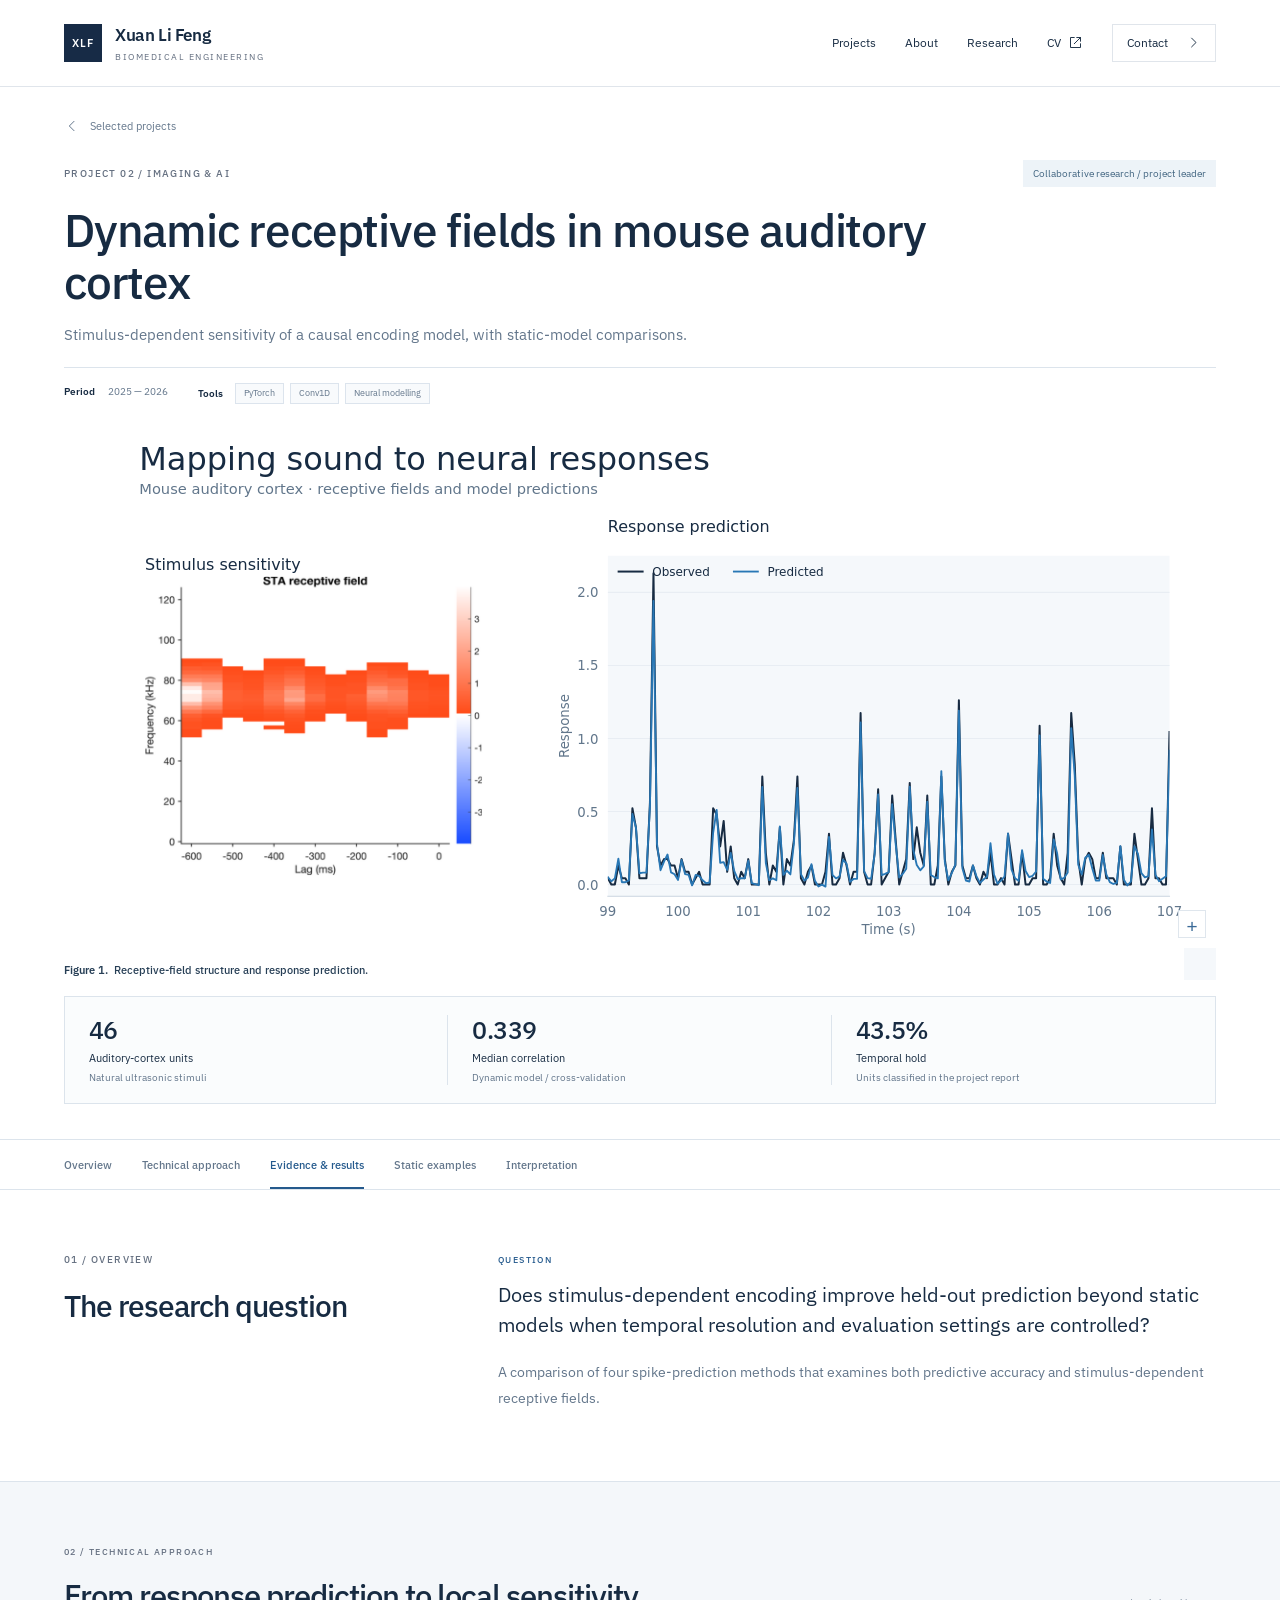
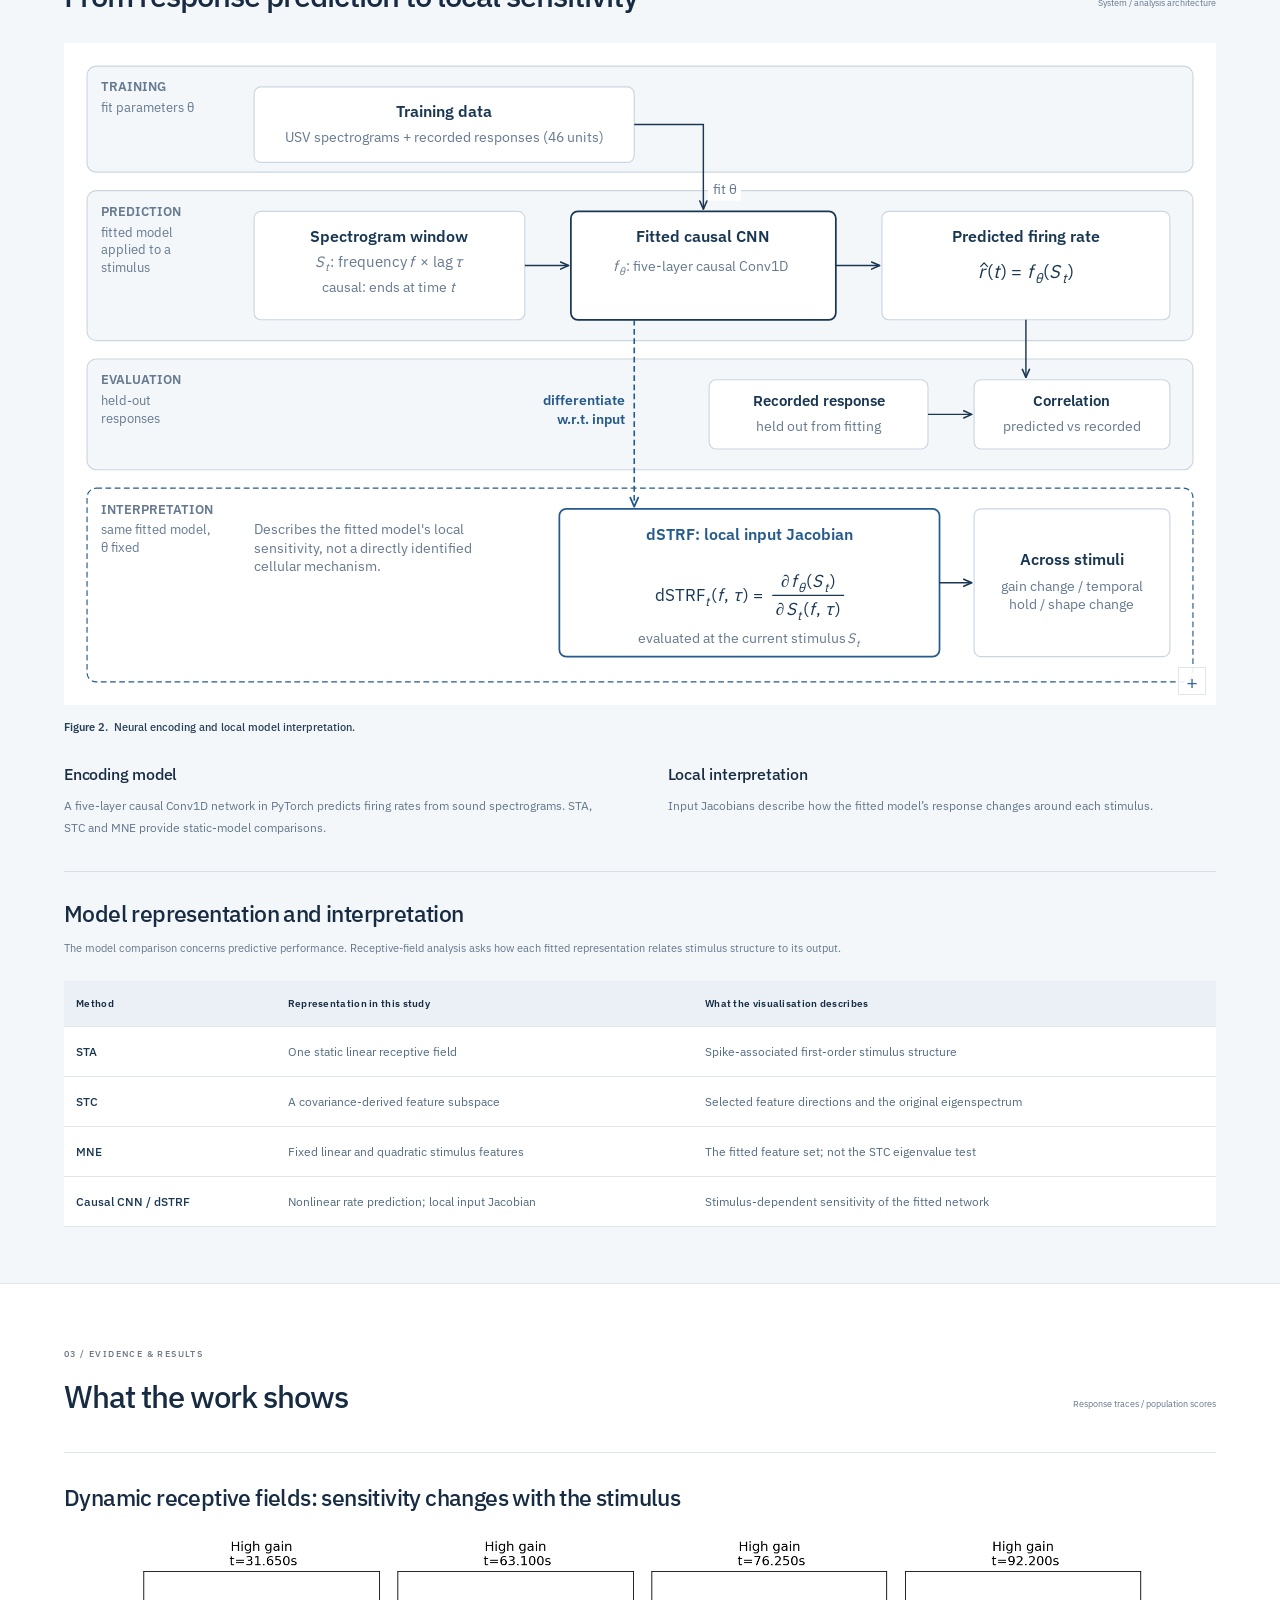
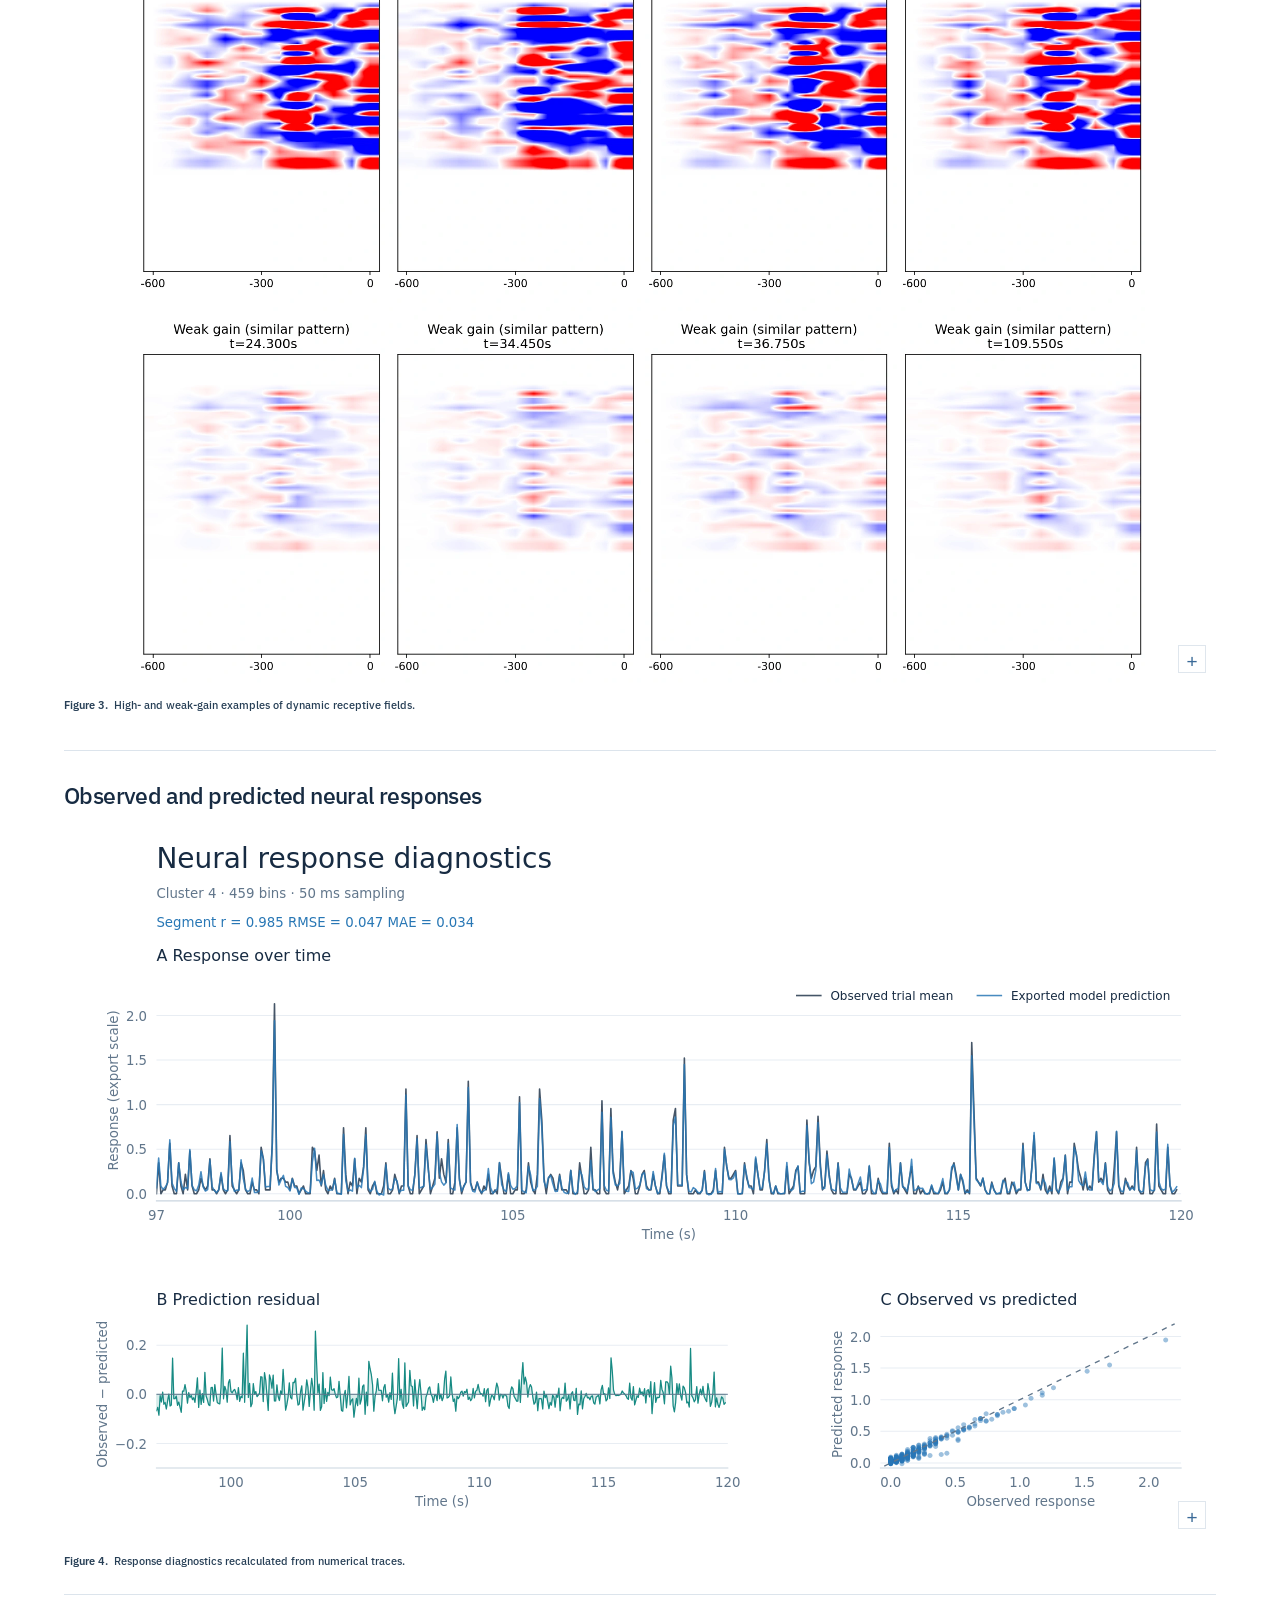
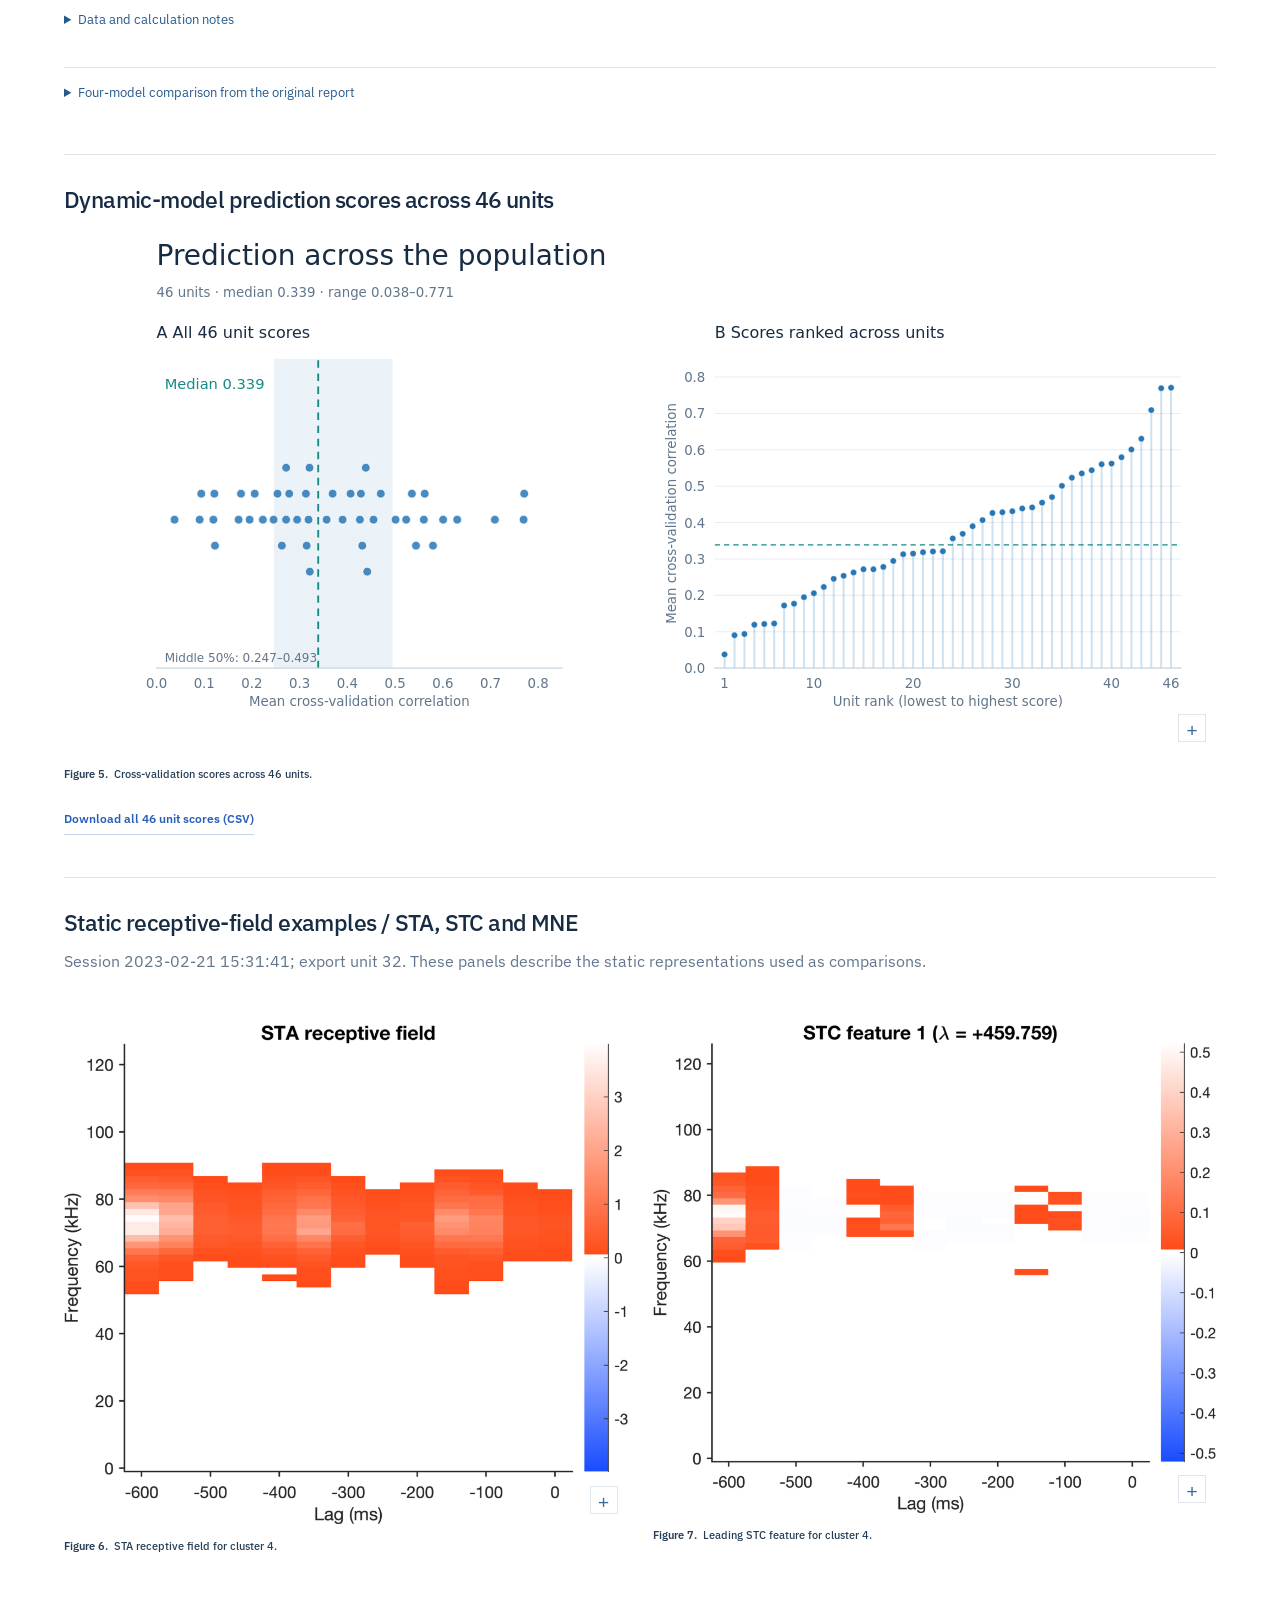
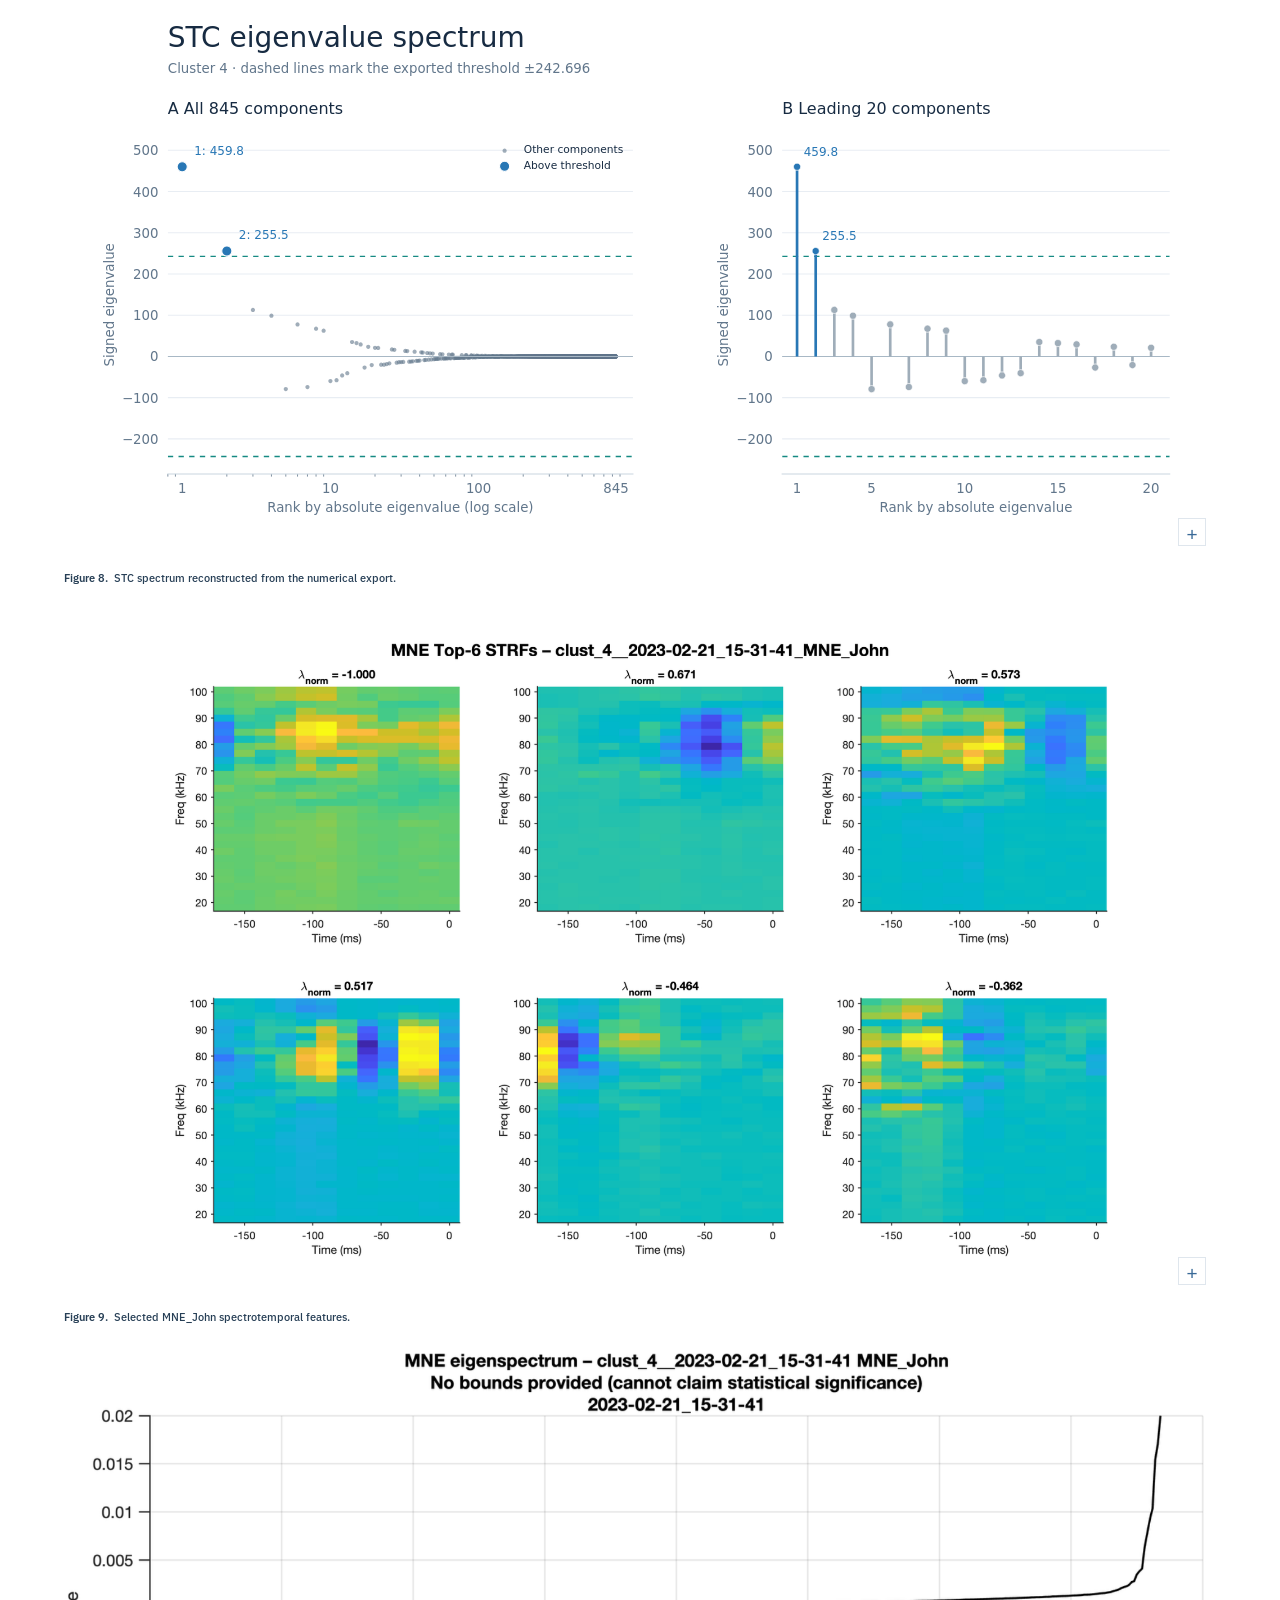
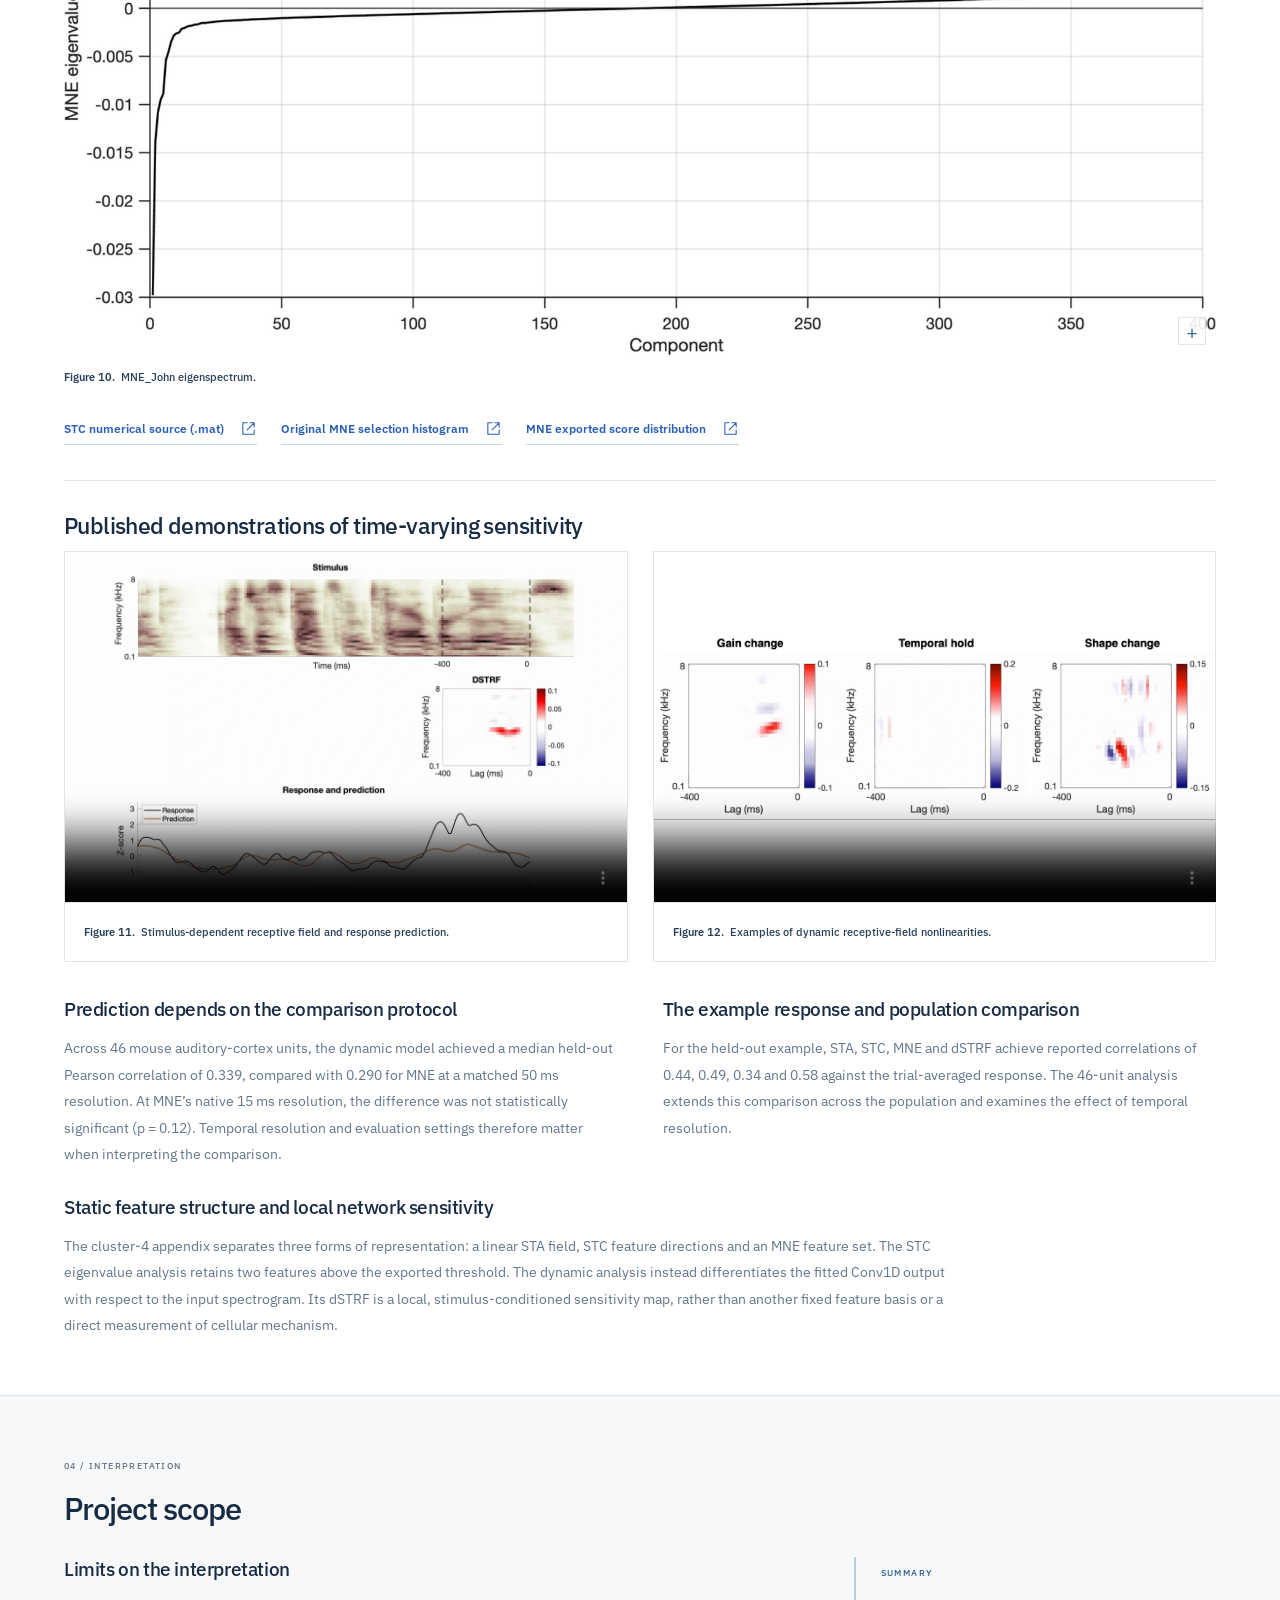
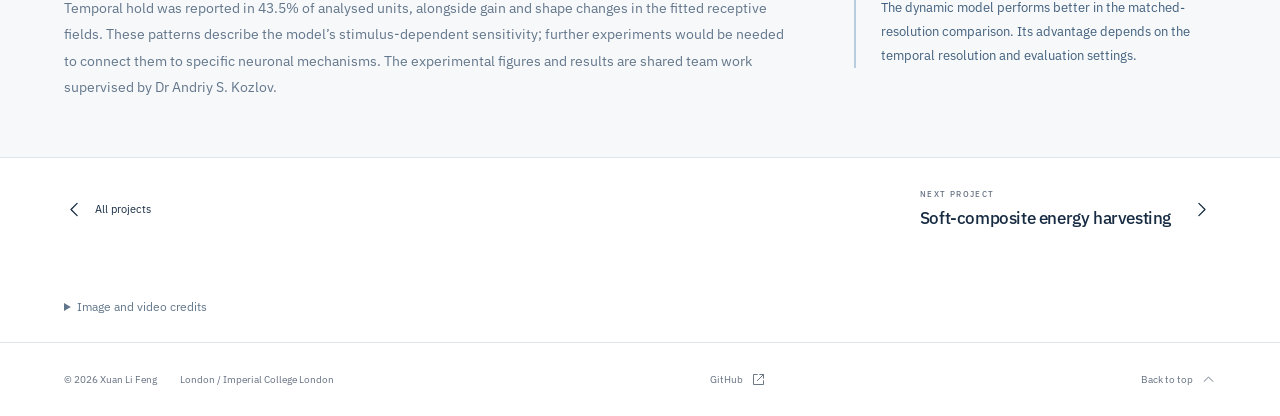
==== commit 3414f96e: "Refresh cached figure viewer and enable zoom on the laboratory page" ====
--- a/auditory.html
+++ b/auditory.html
@@ -1 +1 @@
-<!doctype html><html lang="en"><head><meta charset="utf-8"><meta name="viewport" content="width=device-width,initial-scale=1"><meta name="description" content="Xuan Li Feng — Biomedical engineering research in computational imaging, neural modelling and healthcare systems at Imperial College London."><meta name="theme-color" content="#17212e"><title>Dynamic receptive fields in mouse auditory cortex | Xuan Li Feng</title><link rel="stylesheet" href="style.css"><script src="app.js" defer></script><link rel="stylesheet" href="inner.css"><link rel="stylesheet" href="figure-viewer.css"><link rel="stylesheet" href="neural-figures.css"><script src="inner.js" defer></script></head><body id="top" class="project-study study-auditory"><a class="skip" href="#main">Skip to content</a><header><a class="brand" href="index.html" aria-label="Xuan Li Feng home"><span class="monogram">XLF</span><span>Xuan Li Feng<small>Biomedical engineering</small></span></a><nav aria-label="Main navigation"><a href="index.html#work">Projects</a><a href="index.html#about">About</a><a href="index.html#research">Research</a><a class="nav-cv" href="assets/Xuan-Li-Feng-CV.pdf" target="_blank" rel="noopener">CV <svg class="icon" viewBox="0 0 24 24" fill="none" stroke="currentColor" stroke-width="1.6" stroke-linecap="round" stroke-linejoin="round" aria-hidden="true"><path d="M14 4h6v6M20 4 10 14M10 4H4v16h16v-6"/></svg></a><a class="contact-link" href="mailto:xl4723@ic.ac.uk">Contact <svg class="icon" viewBox="0 0 24 24" fill="none" stroke="currentColor" stroke-width="1.6" stroke-linecap="round" stroke-linejoin="round" aria-hidden="true"><path d="m9 5 7 7-7 7"/></svg></a></nav></header><main id="main"><div class="study-page"><section class="study-masthead wrap"><a class="study-back" href="index.html#work"><svg class="icon back-icon" viewBox="0 0 24 24" fill="none" stroke="currentColor" stroke-width="1.6" stroke-linecap="round" stroke-linejoin="round" aria-hidden="true"><path d="m9 5 7 7-7 7"/></svg> Selected projects</a><div class="study-topline"><span class="eyebrow">Project 02 / Imaging & AI</span><span class="study-state">Collaborative research / project leader</span></div><h1>Dynamic receptive fields in mouse auditory cortex</h1><p class="study-subtitle">Stimulus-dependent sensitivity of a causal encoding model, with static-model comparisons.</p><div class="study-metadata"><span><strong>Period</strong>2025 — 2026</span><span class="metadata-tools"><strong>Tools</strong><ul><li>PyTorch</li><li>Conv1D</li><li>Neural modelling</li></ul></span></div></section><div class="wrap study-opening"><div><figure class="technical-figure neural-data-figure hero-study-figure neural-opening"><a href="assets/neural-study-opening.svg" target="_blank" rel="noopener" aria-label="Open full figure: Cluster-4 receptive field beside observed and predicted neural responses."><picture><source media="(max-width: 760px)" srcset="assets/neural-study-opening-mobile.svg" type="image/svg+xml"><img src="assets/neural-study-opening.svg" alt="Cluster-4 receptive field beside observed and predicted neural responses." loading="eager"></picture><span class="figure-zoom" aria-hidden="true">↗</span></a><figcaption><span class="caption-number">Figure 1.</span> <strong>Receptive-field structure and response prediction.</strong></figcaption></figure></div><aside class="study-key-results"><span class="eyebrow">Project in brief</span><div class="study-metric"><strong>46</strong><span>Auditory-cortex units</span><small>Natural ultrasonic stimuli</small></div><div class="study-metric"><strong>0.339</strong><span>Median correlation</span><small>Dynamic model / cross-validation</small></div><div class="study-metric"><strong>43.5%</strong><span>Temporal hold</span><small>Units classified in the project report</small></div></aside></div><nav class="study-nav" aria-label="Project sections"><div class="wrap"><a class="current" href="#overview">Overview</a><a href="#system">Technical approach</a><a href="#evidence">Evidence & results</a><a href="#static-examples">Static examples</a><a href="#discussion">Interpretation</a></div></nav><section id="overview" class="wrap study-section study-overview"><div class="study-section-heading"><span class="eyebrow">01 / Overview</span><h2>The research question</h2></div><div class="study-overview-copy"><div class="study-question"><span class="eyebrow">Question</span><p>Does stimulus-dependent encoding improve held-out prediction beyond static models when temporal resolution and evaluation settings are controlled?</p></div><p>A comparison of four spike-prediction methods that examines both predictive accuracy and stimulus-dependent receptive fields.</p></div></section><section id="system" class="study-system"><div class="wrap study-section"><div class="study-section-header"><div><span class="eyebrow">02 / Technical approach</span><h2>From response prediction to local sensitivity</h2></div><span class="diagram-tag">System / analysis architecture</span></div><figure class="technical-figure architecture-figure provided-diagram"><a href="assets/diagrams/neural-1-prediction-vs-interpretation.svg" target="_blank" rel="noopener" aria-label="Open full figure: From response prediction to local sensitivity"><picture><source media="(max-width: 760px)" srcset="assets/diagrams/neural-1-prediction-vs-interpretation-mobile.svg" type="image/svg+xml"><img src="assets/diagrams/neural-1-prediction-vs-interpretation.svg" alt="From response prediction to local sensitivity" loading="lazy"></picture><span class="figure-zoom" aria-hidden="true"><svg width="16" height="16" viewBox="0 0 24 24" fill="none" stroke="currentColor" stroke-width="1.6"><path d="M14 4h6v6M20 4 10 14M10 4H4v16h16v-6"/></svg></span></a><figcaption><span class="caption-number">Figure 2.</span> <strong>Neural encoding and local model interpretation.</strong></figcaption></figure><div class="method-notes"><div><h3>Encoding model</h3><p>A five-layer causal Conv1D network in PyTorch predicts firing rates from sound spectrograms. STA, STC and MNE provide static-model comparisons.</p></div><div><h3>Local interpretation</h3><p>Input Jacobians describe how the fitted model’s response changes around each stimulus.</p></div></div><div class="encoding-methods"><div class="media-heading"><h3>Model representation and interpretation</h3><p>The model comparison concerns predictive performance. Receptive-field analysis asks how each fitted representation relates stimulus structure to its output.</p></div><div class="table-scroll"><table class="encoding-table"><thead><tr><th>Method</th><th>Representation in this study</th><th>What the visualisation describes</th></tr></thead><tbody><tr><td>STA</td><td>One static linear receptive field</td><td>Spike-associated first-order stimulus structure</td></tr><tr><td>STC</td><td>A covariance-derived feature subspace</td><td>Selected feature directions and the original eigenspectrum</td></tr><tr><td>MNE</td><td>Fixed linear and quadratic stimulus features</td><td>The fitted feature set; not the STC eigenvalue test</td></tr><tr><td>Causal CNN / dSTRF</td><td>Nonlinear rate prediction; local input Jacobian</td><td>Stimulus-dependent sensitivity of the fitted network</td></tr></tbody></table></div></div></div></section><section id="evidence" class="wrap study-section"><div class="study-section-header"><div><span class="eyebrow">03 / Evidence & results</span><h2>What the work shows</h2></div><span class="diagram-tag">Response traces / population scores</span></div><div class="media-heading"><h3>Dynamic receptive fields: sensitivity changes with the stimulus</h3></div><figure class="technical-figure gain-figure"><a href="assets/neural-gain-change.webp" target="_blank" rel="noopener" aria-label="Open full figure: Dynamic receptive fields at source-labelled high- and weak-gain stimulus times."><img src="assets/neural-gain-change.webp" alt="Dynamic receptive fields at source-labelled high- and weak-gain stimulus times." loading="lazy"><span class="figure-zoom" aria-hidden="true"><svg width="16" height="16" viewBox="0 0 24 24" fill="none" stroke="currentColor" stroke-width="1.6"><path d="M14 4h6v6M20 4 10 14M10 4H4v16h16v-6"/></svg></span></a><figcaption><span class="caption-number">Figure 3.</span> <strong>High- and weak-gain examples of dynamic receptive fields.</strong></figcaption></figure><div class="media-heading"><h3>Observed and predicted neural responses</h3></div><figure class="technical-figure neural-data-figure neural-response-figure"><a href="assets/neural-prediction-recomputed.svg" target="_blank" rel="noopener" aria-label="Open full figure: Observed and predicted response overlay, residual trace and agreement scatter plot."><picture><source media="(max-width: 760px)" srcset="assets/neural-prediction-recomputed-mobile.svg" type="image/svg+xml"><img src="assets/neural-prediction-recomputed.svg" alt="Observed and predicted response overlay, residual trace and agreement scatter plot." loading="lazy"></picture><span class="figure-zoom" aria-hidden="true">↗</span></a><figcaption><span class="caption-number">Figure 4.</span> <strong>Response diagnostics recalculated from numerical traces.</strong></figcaption></figure><details class="neural-analysis-notes"><summary>Data and calculation notes</summary><p>The response statistics are recalculated for the displayed exported segment. Its training/test split is unspecified, so these values are separate from the report’s held-out scores and the 46-unit cross-validation results.</p><p>Residuals equal observed minus predicted response. RMSE is the square root of the mean squared residual, and MAE is the mean absolute residual. The trace is shown at its original 50 ms sampling interval.</p><div class="source-downloads"><a class="text-link" href="assets/data/neural-response-trace.csv" download>Response data (CSV)</a><a class="text-link" href="assets/data/neural-recomputed-metrics.json" download>Calculated metrics (JSON)</a><a class="text-link" href="analysis/neural/rebuild_figures.py" download>Reproduce the calculations (Python)</a></div></details><details class="neural-report-archive"><summary>Four-model comparison from the original report</summary><figure class="technical-figure report-prediction-figure neural-original-report"><a href="assets/neural-report-predictions.png" target="_blank" rel="noopener" aria-label="Open full figure: Observed response and STA, STC, MNE and dSTRF predictions from the report."><img src="assets/neural-report-predictions.png" alt="Observed response and STA, STC, MNE and dSTRF predictions from the report." loading="lazy"><span class="figure-zoom" aria-hidden="true"><svg width="16" height="16" viewBox="0 0 24 24" fill="none" stroke="currentColor" stroke-width="1.6"><path d="M14 4h6v6M20 4 10 14M10 4H4v16h16v-6"/></svg></span></a><figcaption><span class="caption-number">Report comparison.</span> <strong>Held-out neural-response comparison from the project report.</strong></figcaption></figure></details><div class="media-heading"><h3>Dynamic-model prediction scores across 46 units</h3></div><figure class="technical-figure neural-data-figure neural-population-figure"><a href="assets/neural-population-recomputed.svg" target="_blank" rel="noopener" aria-label="Open full figure: All 46 cross-validation scores as a dot distribution and a ranked score plot."><picture><source media="(max-width: 760px)" srcset="assets/neural-population-recomputed-mobile.svg" type="image/svg+xml"><img src="assets/neural-population-recomputed.svg" alt="All 46 cross-validation scores as a dot distribution and a ranked score plot." loading="lazy"></picture><span class="figure-zoom" aria-hidden="true">↗</span></a><figcaption><span class="caption-number">Figure 5.</span> <strong>Cross-validation scores across 46 units.</strong></figcaption></figure><div class="source-downloads neural-data-download"><a class="text-link" href="assets/data/neural-unit-scores.csv" download>Download all 46 unit scores (CSV)</a></div><section id="static-examples" class="baseline-appendix"><div class="media-heading"><h3>Static receptive-field examples / STA, STC and MNE</h3></div><p>Session 2023-02-21 15:31:41; export unit 32. These panels describe the static representations used as comparisons.</p><div class="cluster4-figure-pair"><figure class="technical-figure "><a href="assets/cluster4-sta-receptive-field.png" target="_blank" rel="noopener" aria-label="Open full figure: STA receptive field"><img src="assets/cluster4-sta-receptive-field.png" alt="STA receptive field" loading="lazy"><span class="figure-zoom" aria-hidden="true"><svg width="16" height="16" viewBox="0 0 24 24" fill="none" stroke="currentColor" stroke-width="1.6"><path d="M14 4h6v6M20 4 10 14M10 4H4v16h16v-6"/></svg></span></a><figcaption><span class="caption-number">Figure 6.</span> <strong>STA receptive field for cluster 4.</strong></figcaption></figure><figure class="technical-figure "><a href="assets/cluster4-stc-feature1.png" target="_blank" rel="noopener" aria-label="Open full figure: Leading STC feature, eigenvalue +459.759"><img src="assets/cluster4-stc-feature1.png" alt="Leading STC feature, eigenvalue +459.759" loading="lazy"><span class="figure-zoom" aria-hidden="true"><svg width="16" height="16" viewBox="0 0 24 24" fill="none" stroke="currentColor" stroke-width="1.6"><path d="M14 4h6v6M20 4 10 14M10 4H4v16h16v-6"/></svg></span></a><figcaption><span class="caption-number">Figure 7.</span> <strong>Leading STC feature for cluster 4.</strong></figcaption></figure></div><figure class="technical-figure neural-data-figure"><a href="assets/neural-stc-recomputed.svg" target="_blank" rel="noopener" aria-label="Open full figure: Numerically reconstructed STC spectrum and leading directions."><picture><source media="(max-width: 760px)" srcset="assets/neural-stc-recomputed-mobile.svg" type="image/svg+xml"><img src="assets/neural-stc-recomputed.svg" alt="Numerically reconstructed STC spectrum and leading directions." loading="lazy"></picture><span class="figure-zoom" aria-hidden="true"><svg width="16" height="16" viewBox="0 0 24 24" fill="none" stroke="currentColor" stroke-width="1.6"><path d="M14 4h6v6M20 4 10 14M10 4H4v16h16v-6"/></svg></span></a><figcaption><span class="caption-number">Figure 8.</span> <strong>STC spectrum reconstructed from the numerical export.</strong></figcaption></figure><figure class="technical-figure "><a href="assets/cluster4-mne-top6-features.png" target="_blank" rel="noopener" aria-label="Open full figure: Six MNE fallback-selected features."><img src="assets/cluster4-mne-top6-features.png" alt="Six MNE fallback-selected features." loading="lazy"><span class="figure-zoom" aria-hidden="true"><svg width="16" height="16" viewBox="0 0 24 24" fill="none" stroke="currentColor" stroke-width="1.6"><path d="M14 4h6v6M20 4 10 14M10 4H4v16h16v-6"/></svg></span></a><figcaption><span class="caption-number">Figure 9.</span> <strong>Selected MNE_John spectrotemporal features.</strong></figcaption></figure><figure class="technical-figure "><a href="assets/cluster4-mne-eigenspectrum.png" target="_blank" rel="noopener" aria-label="Open full figure: MNE eigenspectrum without significance bounds."><img src="assets/cluster4-mne-eigenspectrum.png" alt="MNE eigenspectrum without significance bounds." loading="lazy"><span class="figure-zoom" aria-hidden="true"><svg width="16" height="16" viewBox="0 0 24 24" fill="none" stroke="currentColor" stroke-width="1.6"><path d="M14 4h6v6M20 4 10 14M10 4H4v16h16v-6"/></svg></span></a><figcaption><span class="caption-number">Figure 10.</span> <strong>MNE_John eigenspectrum.</strong></figcaption></figure><div class="source-downloads"><a class="text-link" href="assets/cluster4-stc-eigenvalues.mat" target="_blank" rel="noopener">STC numerical source (.mat) <svg class="icon" viewBox="0 0 24 24" fill="none" stroke="currentColor" stroke-width="1.6" stroke-linecap="round" stroke-linejoin="round" aria-hidden="true"><path d="M14 4h6v6M20 4 10 14M10 4H4v16h16v-6"/></svg></a><a class="text-link" href="assets/cluster4-mne-eigenvalue-histogram.png" target="_blank" rel="noopener">Original MNE selection histogram <svg class="icon" viewBox="0 0 24 24" fill="none" stroke="currentColor" stroke-width="1.6" stroke-linecap="round" stroke-linejoin="round" aria-hidden="true"><path d="M14 4h6v6M20 4 10 14M10 4H4v16h16v-6"/></svg></a><a class="text-link" href="assets/neural-score-mne.svg" target="_blank" rel="noopener">MNE exported score distribution <svg class="icon" viewBox="0 0 24 24" fill="none" stroke="currentColor" stroke-width="1.6" stroke-linecap="round" stroke-linejoin="round" aria-hidden="true"><path d="M14 4h6v6M20 4 10 14M10 4H4v16h16v-6"/></svg></a></div></section><div class="media-heading"><h3>Published demonstrations of time-varying sensitivity</h3></div><div class="video-grid"><figure class="framework-video"><div class="video-stage"><video controls playsinline preload="metadata" poster="assets/dstrf-video2-poster.webp" aria-label="Stimulus-dependent receptive field"><source src="assets/dstrf-video2.mp4" type="video/mp4">Your browser cannot play this video. Open the MP4 using the link below.</video></div><figcaption><span class="caption-number">Figure 11.</span> <strong>Stimulus-dependent receptive field and response prediction.</strong></figcaption></figure><figure class="framework-video"><div class="video-stage"><video controls playsinline preload="metadata" poster="assets/dstrf-video3-poster.webp" aria-label="Three forms of nonlinearity"><source src="assets/dstrf-video3.mp4" type="video/mp4">Your browser cannot play this video. Open the MP4 using the link below.</video></div><figcaption><span class="caption-number">Figure 12.</span> <strong>Examples of dynamic receptive-field nonlinearities.</strong></figcaption></figure></div><div class="findings-copy"><div class="study-prose"><h3>Prediction depends on the comparison protocol</h3><p>Across 46 mouse auditory-cortex units, the dynamic model achieved a median held-out Pearson correlation of 0.339, compared with 0.290 for MNE at a matched 50 ms resolution. At MNE’s native 15 ms resolution, the difference was not statistically significant (p = 0.12). Temporal resolution and evaluation settings therefore matter when interpreting the comparison.</p></div><div class="study-prose"><h3>The example response and population comparison</h3><p>For the held-out example, STA, STC, MNE and dSTRF achieve reported correlations of 0.44, 0.49, 0.34 and 0.58 against the trial-averaged response. The 46-unit analysis extends this comparison across the population and examines the effect of temporal resolution.</p></div><div class="study-prose"><h3>Static feature structure and local network sensitivity</h3><p>The cluster-4 appendix separates three forms of representation: a linear STA field, STC feature directions and an MNE feature set. The STC eigenvalue analysis retains two features above the exported threshold. The dynamic analysis instead differentiates the fitted Conv1D output with respect to the input spectrogram. Its dSTRF is a local, stimulus-conditioned sensitivity map, rather than another fixed feature basis or a direct measurement of cellular mechanism.</p></div></div></section><section id="discussion" class="study-discussion"><div class="wrap study-section"><div class="study-section-header"><div><span class="eyebrow">04 / Interpretation</span><h2>Project scope</h2></div></div><div class="discussion-grid"><div><div class="study-prose"><h3>Limits on the interpretation</h3><p>Temporal hold was reported in 43.5% of analysed units, alongside gain and shape changes in the fitted receptive fields. These patterns describe the model’s stimulus-dependent sensitivity; further experiments would be needed to connect them to specific neuronal mechanisms. The experimental figures and results are shared team work supervised by Dr Andriy S. Kozlov.</p></div></div><aside><span class="eyebrow">Summary</span><p>The dynamic model performs better in the matched-resolution comparison. Its advantage depends on the temporal resolution and evaluation settings.</p></aside></div></div></section><div class="wrap study-next"><a href="index.html#work"><svg class="icon back-icon" viewBox="0 0 24 24" fill="none" stroke="currentColor" stroke-width="1.6" stroke-linecap="round" stroke-linejoin="round" aria-hidden="true"><path d="m9 5 7 7-7 7"/></svg> All projects</a><a href="internship.html"><span class="eyebrow">Next project</span><strong>Soft-composite energy harvesting</strong><svg class="icon" viewBox="0 0 24 24" fill="none" stroke="currentColor" stroke-width="1.6" stroke-linecap="round" stroke-linejoin="round" aria-hidden="true"><path d="m9 5 7 7-7 7"/></svg></a></div></div><details class="figure-credits wrap"><summary>Image and video credits</summary><p>Videos 2 and 3 are from Keshishian et al. (2020), eLife 9:e53445. <a href="https://doi.org/10.7554/eLife.53445" target="_blank" rel="noopener">Original publication</a>.</p></details></main><footer><span>© 2026 Xuan Li Feng<span class="footer-sub">London / Imperial College London</span></span><a href="https://github.com/xuan-lifeng" target="_blank" rel="noopener">GitHub <svg class="icon" viewBox="0 0 24 24" fill="none" stroke="currentColor" stroke-width="1.6" stroke-linecap="round" stroke-linejoin="round" aria-hidden="true"><path d="M14 4h6v6M20 4 10 14M10 4H4v16h16v-6"/></svg></a><a href="#top">Back to top <svg class="icon up-icon" viewBox="0 0 24 24" fill="none" stroke="currentColor" stroke-width="1.6" stroke-linecap="round" stroke-linejoin="round" aria-hidden="true"><path d="m9 5 7 7-7 7"/></svg></a></footer></body></html>+<!doctype html><html lang="en"><head><meta charset="utf-8"><meta name="viewport" content="width=device-width,initial-scale=1"><meta name="description" content="Xuan Li Feng — Biomedical engineering research in computational imaging, neural modelling and healthcare systems at Imperial College London."><meta name="theme-color" content="#17212e"><title>Dynamic receptive fields in mouse auditory cortex | Xuan Li Feng</title><link rel="stylesheet" href="style.css"><script src="app.js" defer></script><link rel="stylesheet" href="inner.css"><link rel="stylesheet" href="figure-viewer.css"><link rel="stylesheet" href="neural-figures.css"><script src="inner.js?v=zoom-20261102" defer></script></head><body id="top" class="project-study study-auditory"><a class="skip" href="#main">Skip to content</a><header><a class="brand" href="index.html" aria-label="Xuan Li Feng home"><span class="monogram">XLF</span><span>Xuan Li Feng<small>Biomedical engineering</small></span></a><nav aria-label="Main navigation"><a href="index.html#work">Projects</a><a href="index.html#about">About</a><a href="index.html#research">Research</a><a class="nav-cv" href="assets/Xuan-Li-Feng-CV.pdf" target="_blank" rel="noopener">CV <svg class="icon" viewBox="0 0 24 24" fill="none" stroke="currentColor" stroke-width="1.6" stroke-linecap="round" stroke-linejoin="round" aria-hidden="true"><path d="M14 4h6v6M20 4 10 14M10 4H4v16h16v-6"/></svg></a><a class="contact-link" href="mailto:xl4723@ic.ac.uk">Contact <svg class="icon" viewBox="0 0 24 24" fill="none" stroke="currentColor" stroke-width="1.6" stroke-linecap="round" stroke-linejoin="round" aria-hidden="true"><path d="m9 5 7 7-7 7"/></svg></a></nav></header><main id="main"><div class="study-page"><section class="study-masthead wrap"><a class="study-back" href="index.html#work"><svg class="icon back-icon" viewBox="0 0 24 24" fill="none" stroke="currentColor" stroke-width="1.6" stroke-linecap="round" stroke-linejoin="round" aria-hidden="true"><path d="m9 5 7 7-7 7"/></svg> Selected projects</a><div class="study-topline"><span class="eyebrow">Project 02 / Imaging & AI</span><span class="study-state">Collaborative research / project leader</span></div><h1>Dynamic receptive fields in mouse auditory cortex</h1><p class="study-subtitle">Stimulus-dependent sensitivity of a causal encoding model, with static-model comparisons.</p><div class="study-metadata"><span><strong>Period</strong>2025 — 2026</span><span class="metadata-tools"><strong>Tools</strong><ul><li>PyTorch</li><li>Conv1D</li><li>Neural modelling</li></ul></span></div></section><div class="wrap study-opening"><div><figure class="technical-figure neural-data-figure hero-study-figure neural-opening"><a href="assets/neural-study-opening.svg" target="_blank" rel="noopener" aria-label="Open full figure: Cluster-4 receptive field beside observed and predicted neural responses."><picture><source media="(max-width: 760px)" srcset="assets/neural-study-opening-mobile.svg" type="image/svg+xml"><img src="assets/neural-study-opening.svg" alt="Cluster-4 receptive field beside observed and predicted neural responses." loading="eager"></picture><span class="figure-zoom" aria-hidden="true">↗</span></a><figcaption><span class="caption-number">Figure 1.</span> <strong>Receptive-field structure and response prediction.</strong></figcaption></figure></div><aside class="study-key-results"><span class="eyebrow">Project in brief</span><div class="study-metric"><strong>46</strong><span>Auditory-cortex units</span><small>Natural ultrasonic stimuli</small></div><div class="study-metric"><strong>0.339</strong><span>Median correlation</span><small>Dynamic model / cross-validation</small></div><div class="study-metric"><strong>43.5%</strong><span>Temporal hold</span><small>Units classified in the project report</small></div></aside></div><nav class="study-nav" aria-label="Project sections"><div class="wrap"><a class="current" href="#overview">Overview</a><a href="#system">Technical approach</a><a href="#evidence">Evidence & results</a><a href="#static-examples">Static examples</a><a href="#discussion">Interpretation</a></div></nav><section id="overview" class="wrap study-section study-overview"><div class="study-section-heading"><span class="eyebrow">01 / Overview</span><h2>The research question</h2></div><div class="study-overview-copy"><div class="study-question"><span class="eyebrow">Question</span><p>Does stimulus-dependent encoding improve held-out prediction beyond static models when temporal resolution and evaluation settings are controlled?</p></div><p>A comparison of four spike-prediction methods that examines both predictive accuracy and stimulus-dependent receptive fields.</p></div></section><section id="system" class="study-system"><div class="wrap study-section"><div class="study-section-header"><div><span class="eyebrow">02 / Technical approach</span><h2>From response prediction to local sensitivity</h2></div><span class="diagram-tag">System / analysis architecture</span></div><figure class="technical-figure architecture-figure provided-diagram"><a href="assets/diagrams/neural-1-prediction-vs-interpretation.svg" target="_blank" rel="noopener" aria-label="Open full figure: From response prediction to local sensitivity"><picture><source media="(max-width: 760px)" srcset="assets/diagrams/neural-1-prediction-vs-interpretation-mobile.svg" type="image/svg+xml"><img src="assets/diagrams/neural-1-prediction-vs-interpretation.svg" alt="From response prediction to local sensitivity" loading="lazy"></picture><span class="figure-zoom" aria-hidden="true"><svg width="16" height="16" viewBox="0 0 24 24" fill="none" stroke="currentColor" stroke-width="1.6"><path d="M14 4h6v6M20 4 10 14M10 4H4v16h16v-6"/></svg></span></a><figcaption><span class="caption-number">Figure 2.</span> <strong>Neural encoding and local model interpretation.</strong></figcaption></figure><div class="method-notes"><div><h3>Encoding model</h3><p>A five-layer causal Conv1D network in PyTorch predicts firing rates from sound spectrograms. STA, STC and MNE provide static-model comparisons.</p></div><div><h3>Local interpretation</h3><p>Input Jacobians describe how the fitted model’s response changes around each stimulus.</p></div></div><div class="encoding-methods"><div class="media-heading"><h3>Model representation and interpretation</h3><p>The model comparison concerns predictive performance. Receptive-field analysis asks how each fitted representation relates stimulus structure to its output.</p></div><div class="table-scroll"><table class="encoding-table"><thead><tr><th>Method</th><th>Representation in this study</th><th>What the visualisation describes</th></tr></thead><tbody><tr><td>STA</td><td>One static linear receptive field</td><td>Spike-associated first-order stimulus structure</td></tr><tr><td>STC</td><td>A covariance-derived feature subspace</td><td>Selected feature directions and the original eigenspectrum</td></tr><tr><td>MNE</td><td>Fixed linear and quadratic stimulus features</td><td>The fitted feature set; not the STC eigenvalue test</td></tr><tr><td>Causal CNN / dSTRF</td><td>Nonlinear rate prediction; local input Jacobian</td><td>Stimulus-dependent sensitivity of the fitted network</td></tr></tbody></table></div></div></div></section><section id="evidence" class="wrap study-section"><div class="study-section-header"><div><span class="eyebrow">03 / Evidence & results</span><h2>What the work shows</h2></div><span class="diagram-tag">Response traces / population scores</span></div><div class="media-heading"><h3>Dynamic receptive fields: sensitivity changes with the stimulus</h3></div><figure class="technical-figure gain-figure"><a href="assets/neural-gain-change.webp" target="_blank" rel="noopener" aria-label="Open full figure: Dynamic receptive fields at source-labelled high- and weak-gain stimulus times."><img src="assets/neural-gain-change.webp" alt="Dynamic receptive fields at source-labelled high- and weak-gain stimulus times." loading="lazy"><span class="figure-zoom" aria-hidden="true"><svg width="16" height="16" viewBox="0 0 24 24" fill="none" stroke="currentColor" stroke-width="1.6"><path d="M14 4h6v6M20 4 10 14M10 4H4v16h16v-6"/></svg></span></a><figcaption><span class="caption-number">Figure 3.</span> <strong>High- and weak-gain examples of dynamic receptive fields.</strong></figcaption></figure><div class="media-heading"><h3>Observed and predicted neural responses</h3></div><figure class="technical-figure neural-data-figure neural-response-figure"><a href="assets/neural-prediction-recomputed.svg" target="_blank" rel="noopener" aria-label="Open full figure: Observed and predicted response overlay, residual trace and agreement scatter plot."><picture><source media="(max-width: 760px)" srcset="assets/neural-prediction-recomputed-mobile.svg" type="image/svg+xml"><img src="assets/neural-prediction-recomputed.svg" alt="Observed and predicted response overlay, residual trace and agreement scatter plot." loading="lazy"></picture><span class="figure-zoom" aria-hidden="true">↗</span></a><figcaption><span class="caption-number">Figure 4.</span> <strong>Response diagnostics recalculated from numerical traces.</strong></figcaption></figure><details class="neural-analysis-notes"><summary>Data and calculation notes</summary><p>The response statistics are recalculated for the displayed exported segment. Its training/test split is unspecified, so these values are separate from the report’s held-out scores and the 46-unit cross-validation results.</p><p>Residuals equal observed minus predicted response. RMSE is the square root of the mean squared residual, and MAE is the mean absolute residual. The trace is shown at its original 50 ms sampling interval.</p><div class="source-downloads"><a class="text-link" href="assets/data/neural-response-trace.csv" download>Response data (CSV)</a><a class="text-link" href="assets/data/neural-recomputed-metrics.json" download>Calculated metrics (JSON)</a><a class="text-link" href="analysis/neural/rebuild_figures.py" download>Reproduce the calculations (Python)</a></div></details><details class="neural-report-archive"><summary>Four-model comparison from the original report</summary><figure class="technical-figure report-prediction-figure neural-original-report"><a href="assets/neural-report-predictions.png" target="_blank" rel="noopener" aria-label="Open full figure: Observed response and STA, STC, MNE and dSTRF predictions from the report."><img src="assets/neural-report-predictions.png" alt="Observed response and STA, STC, MNE and dSTRF predictions from the report." loading="lazy"><span class="figure-zoom" aria-hidden="true"><svg width="16" height="16" viewBox="0 0 24 24" fill="none" stroke="currentColor" stroke-width="1.6"><path d="M14 4h6v6M20 4 10 14M10 4H4v16h16v-6"/></svg></span></a><figcaption><span class="caption-number">Report comparison.</span> <strong>Held-out neural-response comparison from the project report.</strong></figcaption></figure></details><div class="media-heading"><h3>Dynamic-model prediction scores across 46 units</h3></div><figure class="technical-figure neural-data-figure neural-population-figure"><a href="assets/neural-population-recomputed.svg" target="_blank" rel="noopener" aria-label="Open full figure: All 46 cross-validation scores as a dot distribution and a ranked score plot."><picture><source media="(max-width: 760px)" srcset="assets/neural-population-recomputed-mobile.svg" type="image/svg+xml"><img src="assets/neural-population-recomputed.svg" alt="All 46 cross-validation scores as a dot distribution and a ranked score plot." loading="lazy"></picture><span class="figure-zoom" aria-hidden="true">↗</span></a><figcaption><span class="caption-number">Figure 5.</span> <strong>Cross-validation scores across 46 units.</strong></figcaption></figure><div class="source-downloads neural-data-download"><a class="text-link" href="assets/data/neural-unit-scores.csv" download>Download all 46 unit scores (CSV)</a></div><section id="static-examples" class="baseline-appendix"><div class="media-heading"><h3>Static receptive-field examples / STA, STC and MNE</h3></div><p>Session 2023-02-21 15:31:41; export unit 32. These panels describe the static representations used as comparisons.</p><div class="cluster4-figure-pair"><figure class="technical-figure "><a href="assets/cluster4-sta-receptive-field.png" target="_blank" rel="noopener" aria-label="Open full figure: STA receptive field"><img src="assets/cluster4-sta-receptive-field.png" alt="STA receptive field" loading="lazy"><span class="figure-zoom" aria-hidden="true"><svg width="16" height="16" viewBox="0 0 24 24" fill="none" stroke="currentColor" stroke-width="1.6"><path d="M14 4h6v6M20 4 10 14M10 4H4v16h16v-6"/></svg></span></a><figcaption><span class="caption-number">Figure 6.</span> <strong>STA receptive field for cluster 4.</strong></figcaption></figure><figure class="technical-figure "><a href="assets/cluster4-stc-feature1.png" target="_blank" rel="noopener" aria-label="Open full figure: Leading STC feature, eigenvalue +459.759"><img src="assets/cluster4-stc-feature1.png" alt="Leading STC feature, eigenvalue +459.759" loading="lazy"><span class="figure-zoom" aria-hidden="true"><svg width="16" height="16" viewBox="0 0 24 24" fill="none" stroke="currentColor" stroke-width="1.6"><path d="M14 4h6v6M20 4 10 14M10 4H4v16h16v-6"/></svg></span></a><figcaption><span class="caption-number">Figure 7.</span> <strong>Leading STC feature for cluster 4.</strong></figcaption></figure></div><figure class="technical-figure neural-data-figure"><a href="assets/neural-stc-recomputed.svg" target="_blank" rel="noopener" aria-label="Open full figure: Numerically reconstructed STC spectrum and leading directions."><picture><source media="(max-width: 760px)" srcset="assets/neural-stc-recomputed-mobile.svg" type="image/svg+xml"><img src="assets/neural-stc-recomputed.svg" alt="Numerically reconstructed STC spectrum and leading directions." loading="lazy"></picture><span class="figure-zoom" aria-hidden="true"><svg width="16" height="16" viewBox="0 0 24 24" fill="none" stroke="currentColor" stroke-width="1.6"><path d="M14 4h6v6M20 4 10 14M10 4H4v16h16v-6"/></svg></span></a><figcaption><span class="caption-number">Figure 8.</span> <strong>STC spectrum reconstructed from the numerical export.</strong></figcaption></figure><figure class="technical-figure "><a href="assets/cluster4-mne-top6-features.png" target="_blank" rel="noopener" aria-label="Open full figure: Six MNE fallback-selected features."><img src="assets/cluster4-mne-top6-features.png" alt="Six MNE fallback-selected features." loading="lazy"><span class="figure-zoom" aria-hidden="true"><svg width="16" height="16" viewBox="0 0 24 24" fill="none" stroke="currentColor" stroke-width="1.6"><path d="M14 4h6v6M20 4 10 14M10 4H4v16h16v-6"/></svg></span></a><figcaption><span class="caption-number">Figure 9.</span> <strong>Selected MNE_John spectrotemporal features.</strong></figcaption></figure><figure class="technical-figure "><a href="assets/cluster4-mne-eigenspectrum.png" target="_blank" rel="noopener" aria-label="Open full figure: MNE eigenspectrum without significance bounds."><img src="assets/cluster4-mne-eigenspectrum.png" alt="MNE eigenspectrum without significance bounds." loading="lazy"><span class="figure-zoom" aria-hidden="true"><svg width="16" height="16" viewBox="0 0 24 24" fill="none" stroke="currentColor" stroke-width="1.6"><path d="M14 4h6v6M20 4 10 14M10 4H4v16h16v-6"/></svg></span></a><figcaption><span class="caption-number">Figure 10.</span> <strong>MNE_John eigenspectrum.</strong></figcaption></figure><div class="source-downloads"><a class="text-link" href="assets/cluster4-stc-eigenvalues.mat" target="_blank" rel="noopener">STC numerical source (.mat) <svg class="icon" viewBox="0 0 24 24" fill="none" stroke="currentColor" stroke-width="1.6" stroke-linecap="round" stroke-linejoin="round" aria-hidden="true"><path d="M14 4h6v6M20 4 10 14M10 4H4v16h16v-6"/></svg></a><a class="text-link" href="assets/cluster4-mne-eigenvalue-histogram.png" target="_blank" rel="noopener">Original MNE selection histogram <svg class="icon" viewBox="0 0 24 24" fill="none" stroke="currentColor" stroke-width="1.6" stroke-linecap="round" stroke-linejoin="round" aria-hidden="true"><path d="M14 4h6v6M20 4 10 14M10 4H4v16h16v-6"/></svg></a><a class="text-link" href="assets/neural-score-mne.svg" target="_blank" rel="noopener">MNE exported score distribution <svg class="icon" viewBox="0 0 24 24" fill="none" stroke="currentColor" stroke-width="1.6" stroke-linecap="round" stroke-linejoin="round" aria-hidden="true"><path d="M14 4h6v6M20 4 10 14M10 4H4v16h16v-6"/></svg></a></div></section><div class="media-heading"><h3>Published demonstrations of time-varying sensitivity</h3></div><div class="video-grid"><figure class="framework-video"><div class="video-stage"><video controls playsinline preload="metadata" poster="assets/dstrf-video2-poster.webp" aria-label="Stimulus-dependent receptive field"><source src="assets/dstrf-video2.mp4" type="video/mp4">Your browser cannot play this video. Open the MP4 using the link below.</video></div><figcaption><span class="caption-number">Figure 11.</span> <strong>Stimulus-dependent receptive field and response prediction.</strong></figcaption></figure><figure class="framework-video"><div class="video-stage"><video controls playsinline preload="metadata" poster="assets/dstrf-video3-poster.webp" aria-label="Three forms of nonlinearity"><source src="assets/dstrf-video3.mp4" type="video/mp4">Your browser cannot play this video. Open the MP4 using the link below.</video></div><figcaption><span class="caption-number">Figure 12.</span> <strong>Examples of dynamic receptive-field nonlinearities.</strong></figcaption></figure></div><div class="findings-copy"><div class="study-prose"><h3>Prediction depends on the comparison protocol</h3><p>Across 46 mouse auditory-cortex units, the dynamic model achieved a median held-out Pearson correlation of 0.339, compared with 0.290 for MNE at a matched 50 ms resolution. At MNE’s native 15 ms resolution, the difference was not statistically significant (p = 0.12). Temporal resolution and evaluation settings therefore matter when interpreting the comparison.</p></div><div class="study-prose"><h3>The example response and population comparison</h3><p>For the held-out example, STA, STC, MNE and dSTRF achieve reported correlations of 0.44, 0.49, 0.34 and 0.58 against the trial-averaged response. The 46-unit analysis extends this comparison across the population and examines the effect of temporal resolution.</p></div><div class="study-prose"><h3>Static feature structure and local network sensitivity</h3><p>The cluster-4 appendix separates three forms of representation: a linear STA field, STC feature directions and an MNE feature set. The STC eigenvalue analysis retains two features above the exported threshold. The dynamic analysis instead differentiates the fitted Conv1D output with respect to the input spectrogram. Its dSTRF is a local, stimulus-conditioned sensitivity map, rather than another fixed feature basis or a direct measurement of cellular mechanism.</p></div></div></section><section id="discussion" class="study-discussion"><div class="wrap study-section"><div class="study-section-header"><div><span class="eyebrow">04 / Interpretation</span><h2>Project scope</h2></div></div><div class="discussion-grid"><div><div class="study-prose"><h3>Limits on the interpretation</h3><p>Temporal hold was reported in 43.5% of analysed units, alongside gain and shape changes in the fitted receptive fields. These patterns describe the model’s stimulus-dependent sensitivity; further experiments would be needed to connect them to specific neuronal mechanisms. The experimental figures and results are shared team work supervised by Dr Andriy S. Kozlov.</p></div></div><aside><span class="eyebrow">Summary</span><p>The dynamic model performs better in the matched-resolution comparison. Its advantage depends on the temporal resolution and evaluation settings.</p></aside></div></div></section><div class="wrap study-next"><a href="index.html#work"><svg class="icon back-icon" viewBox="0 0 24 24" fill="none" stroke="currentColor" stroke-width="1.6" stroke-linecap="round" stroke-linejoin="round" aria-hidden="true"><path d="m9 5 7 7-7 7"/></svg> All projects</a><a href="internship.html"><span class="eyebrow">Next project</span><strong>Soft-composite energy harvesting</strong><svg class="icon" viewBox="0 0 24 24" fill="none" stroke="currentColor" stroke-width="1.6" stroke-linecap="round" stroke-linejoin="round" aria-hidden="true"><path d="m9 5 7 7-7 7"/></svg></a></div></div><details class="figure-credits wrap"><summary>Image and video credits</summary><p>Videos 2 and 3 are from Keshishian et al. (2020), eLife 9:e53445. <a href="https://doi.org/10.7554/eLife.53445" target="_blank" rel="noopener">Original publication</a>.</p></details></main><footer><span>© 2026 Xuan Li Feng<span class="footer-sub">London / Imperial College London</span></span><a href="https://github.com/xuan-lifeng" target="_blank" rel="noopener">GitHub <svg class="icon" viewBox="0 0 24 24" fill="none" stroke="currentColor" stroke-width="1.6" stroke-linecap="round" stroke-linejoin="round" aria-hidden="true"><path d="M14 4h6v6M20 4 10 14M10 4H4v16h16v-6"/></svg></a><a href="#top">Back to top <svg class="icon up-icon" viewBox="0 0 24 24" fill="none" stroke="currentColor" stroke-width="1.6" stroke-linecap="round" stroke-linejoin="round" aria-hidden="true"><path d="m9 5 7 7-7 7"/></svg></a></footer></body></html>
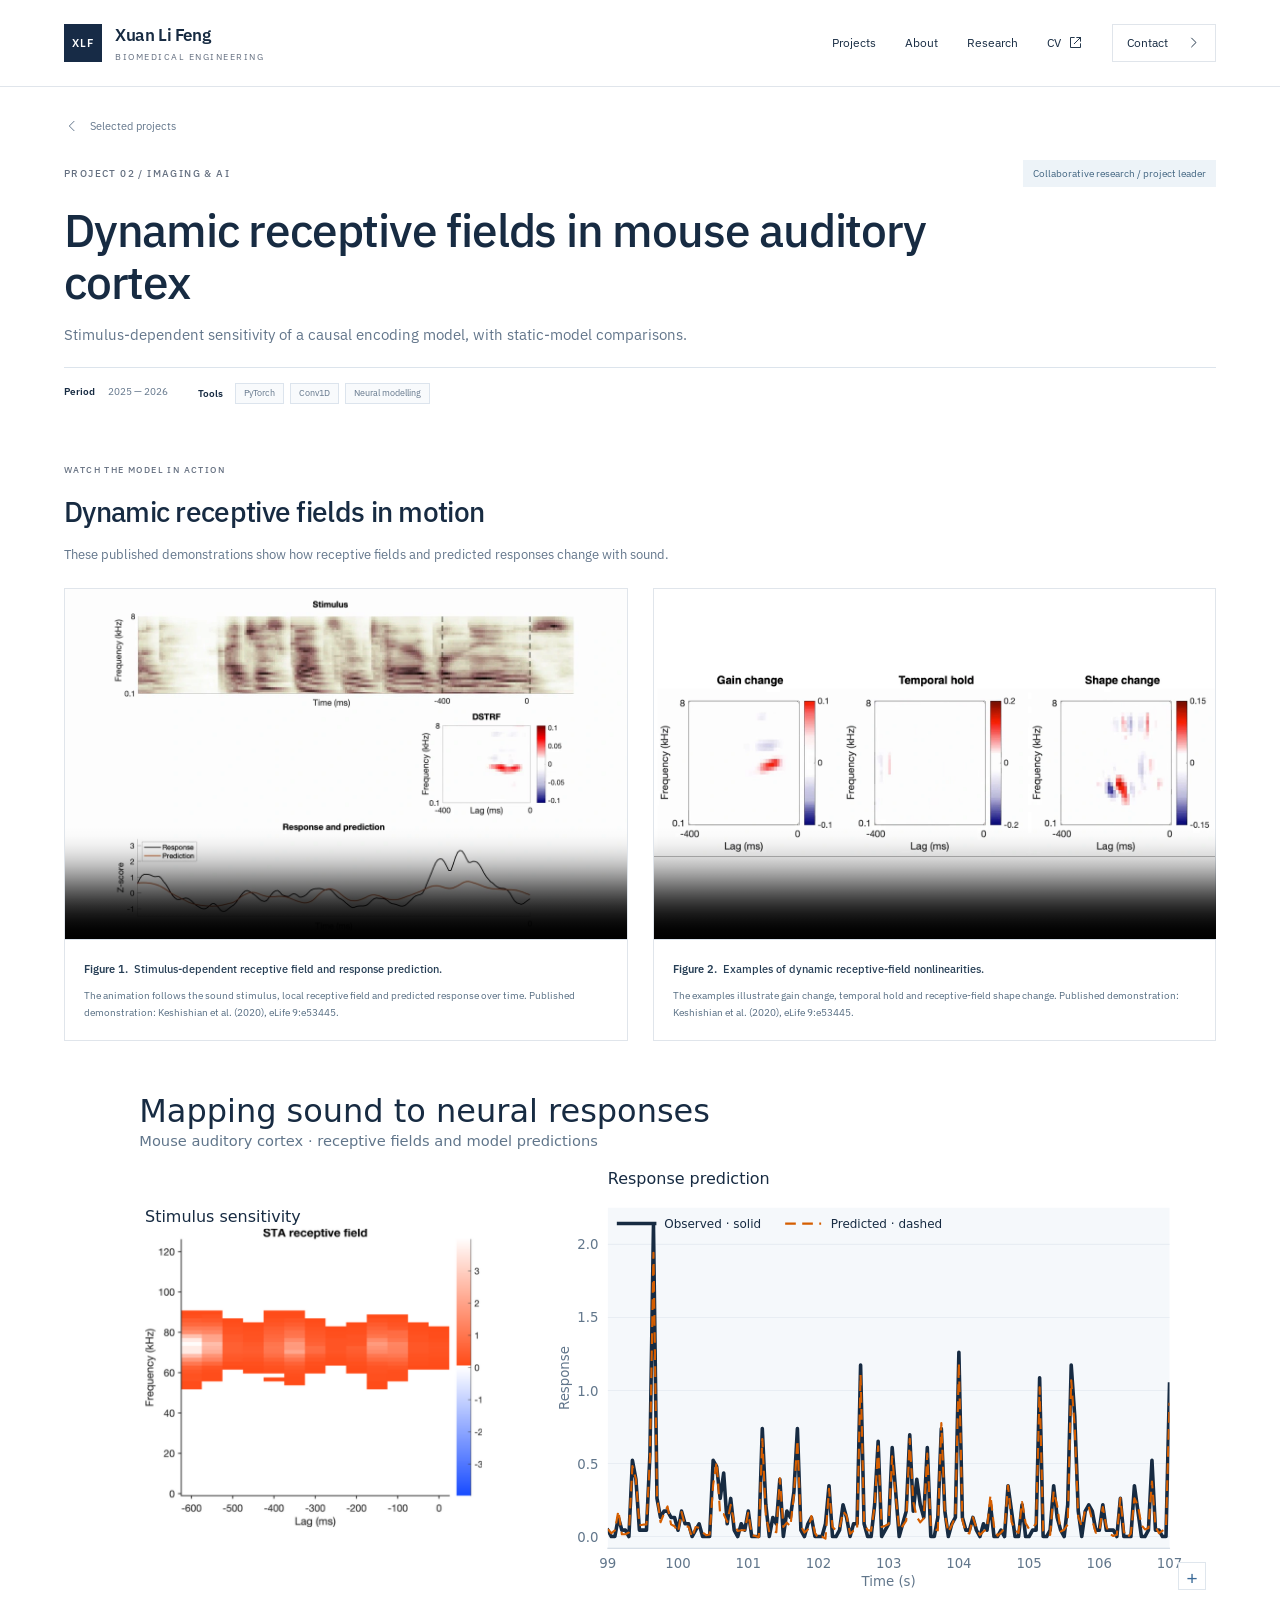
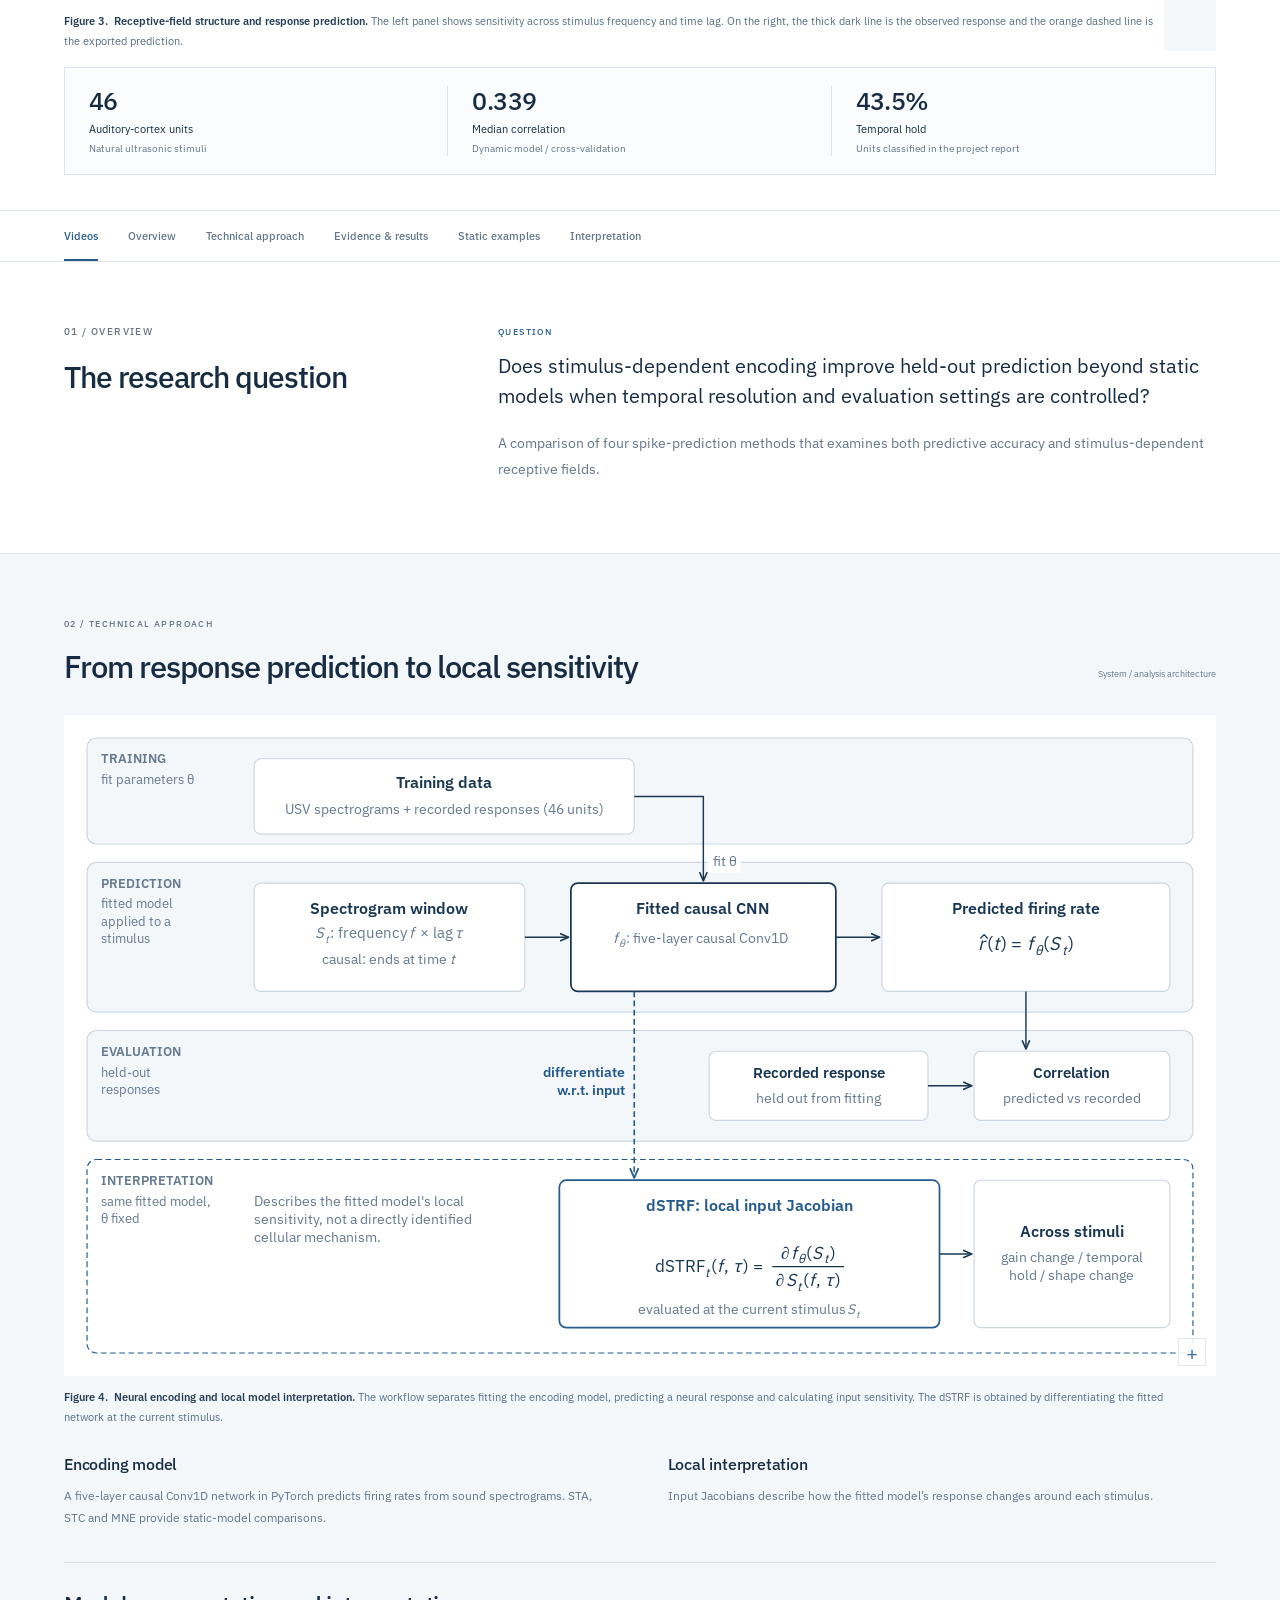
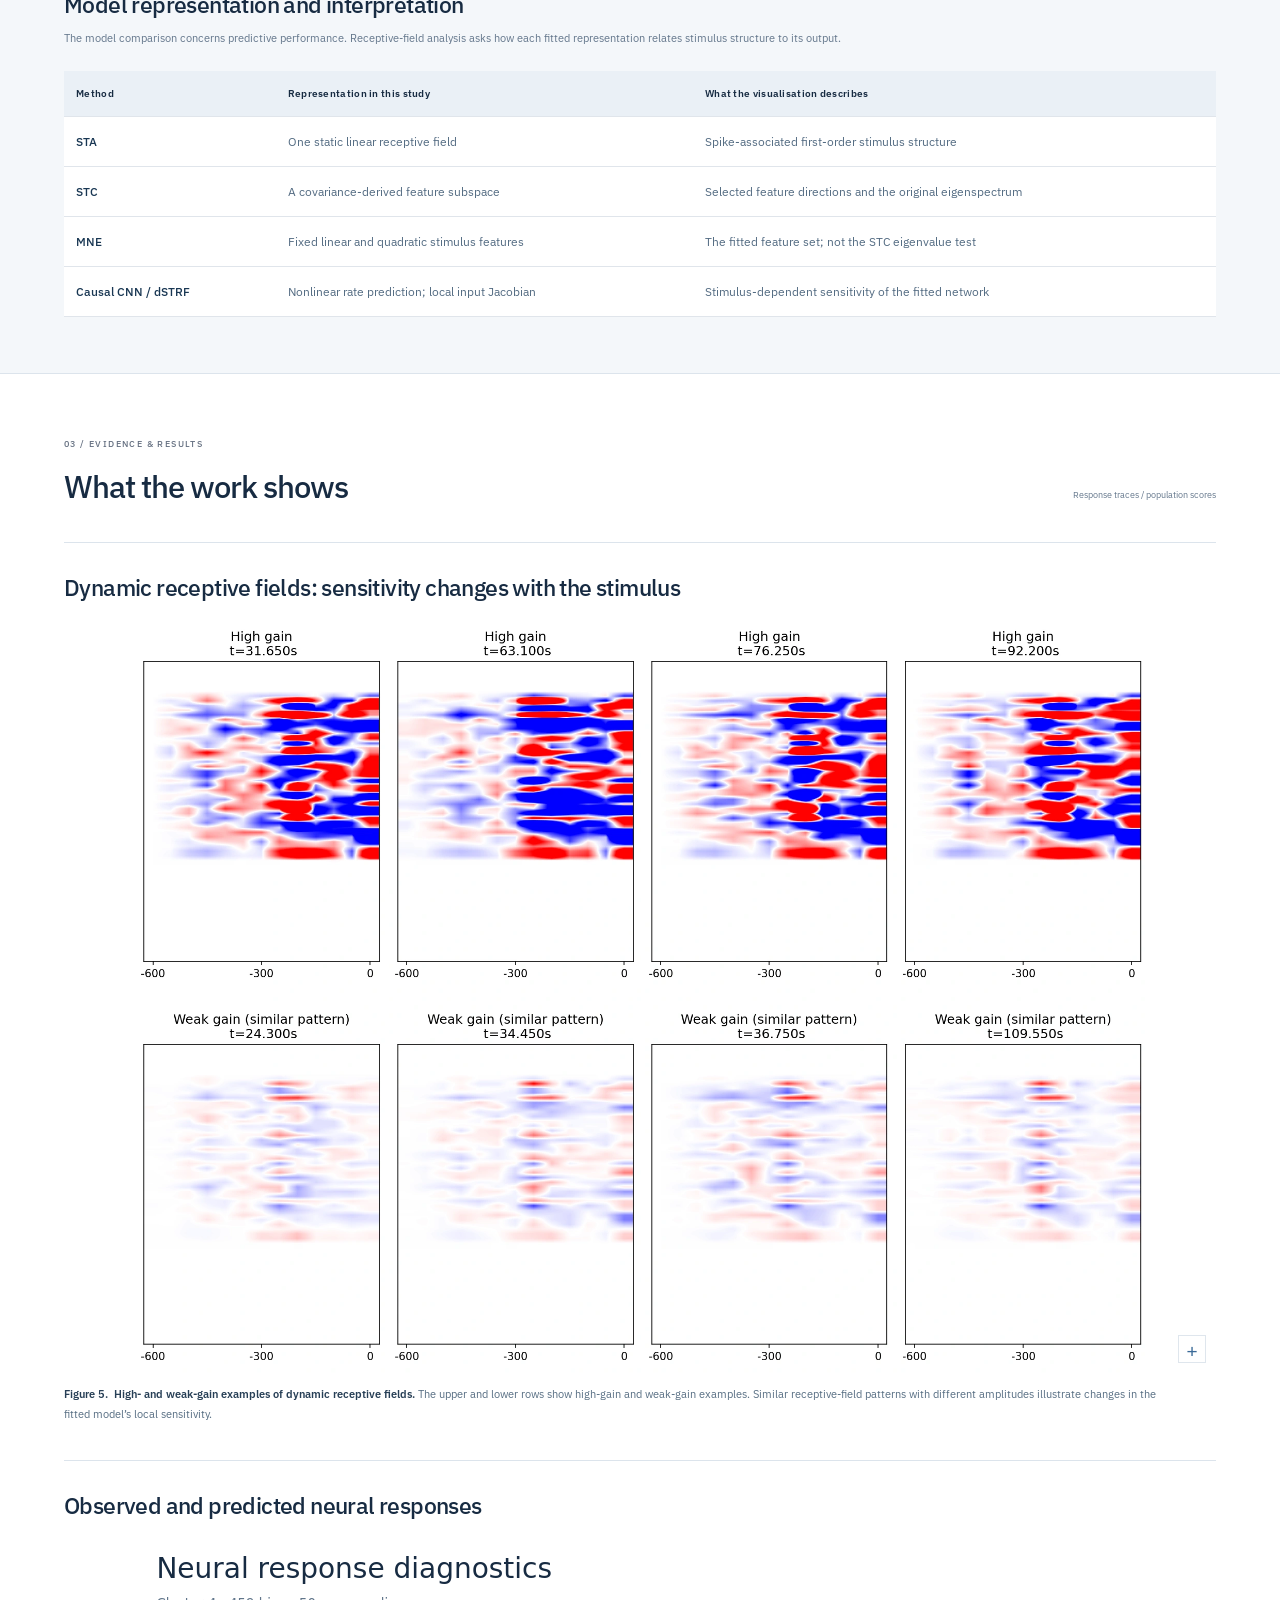
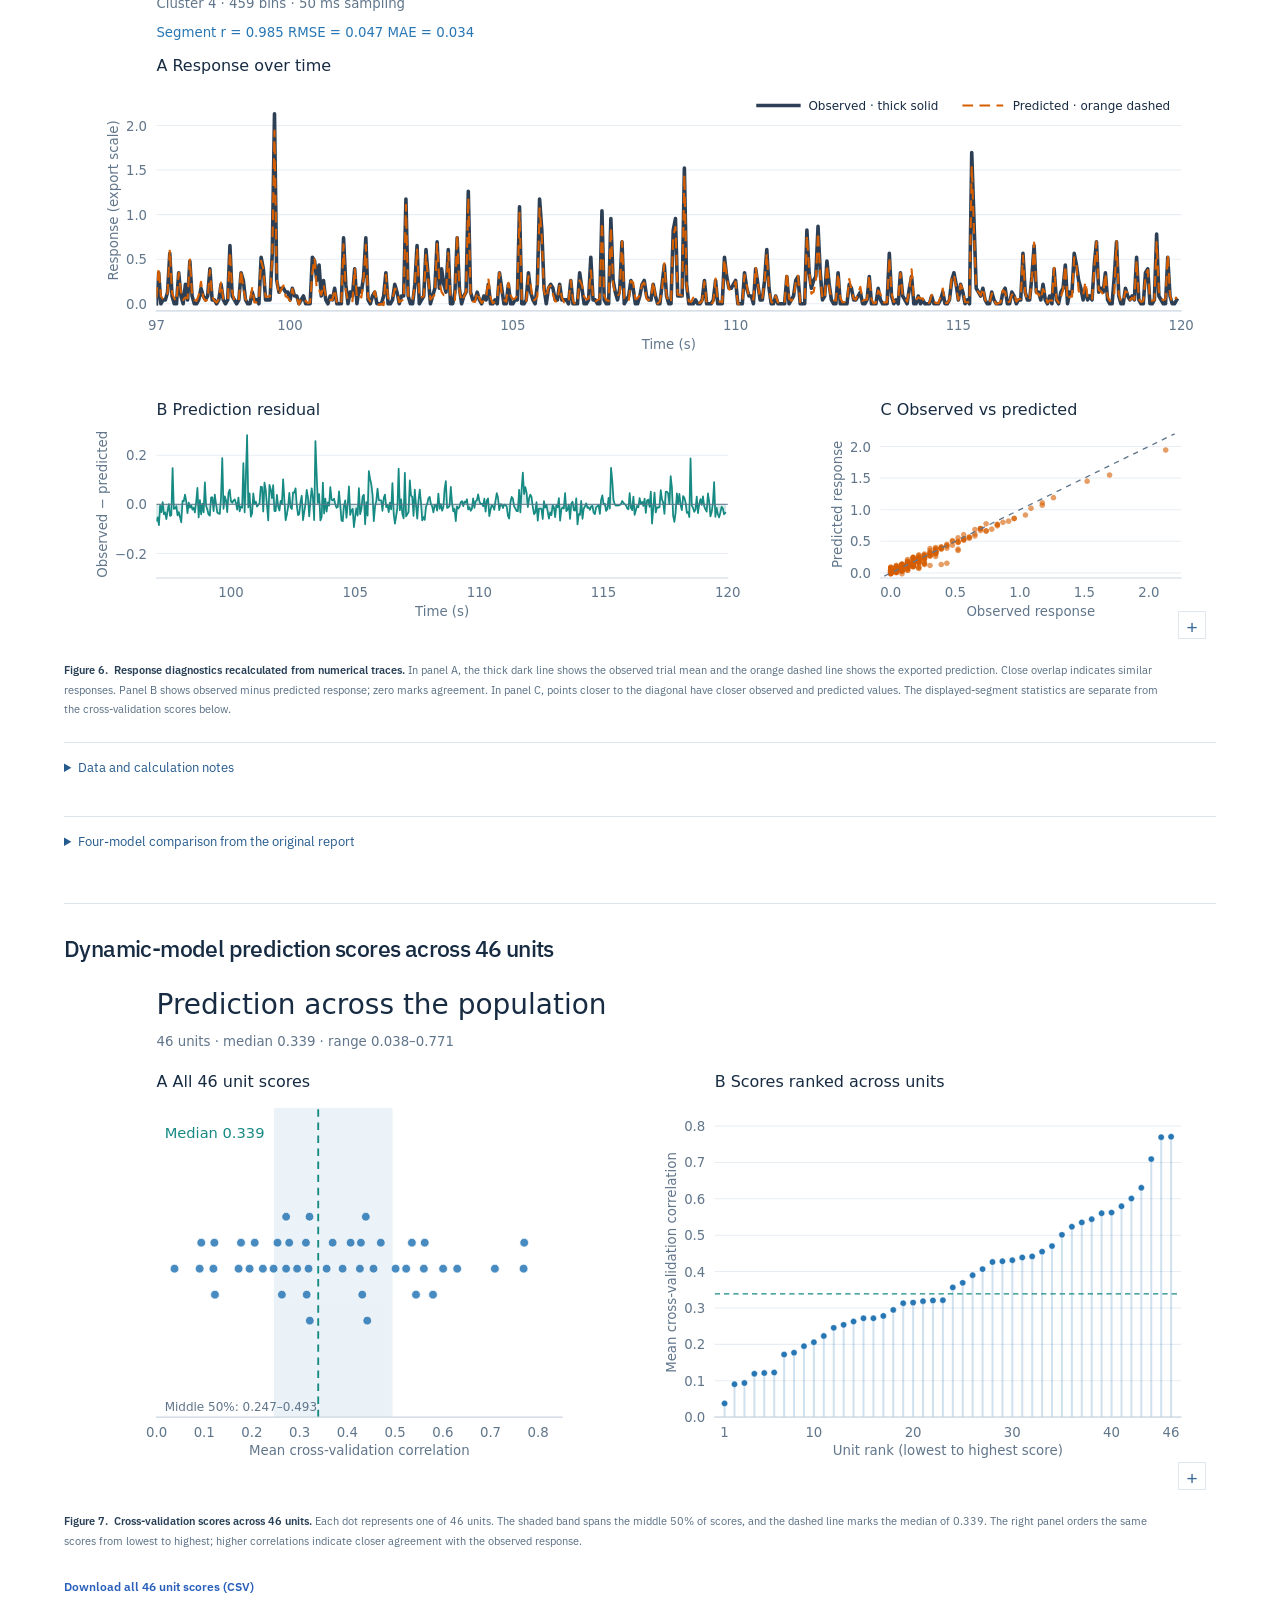
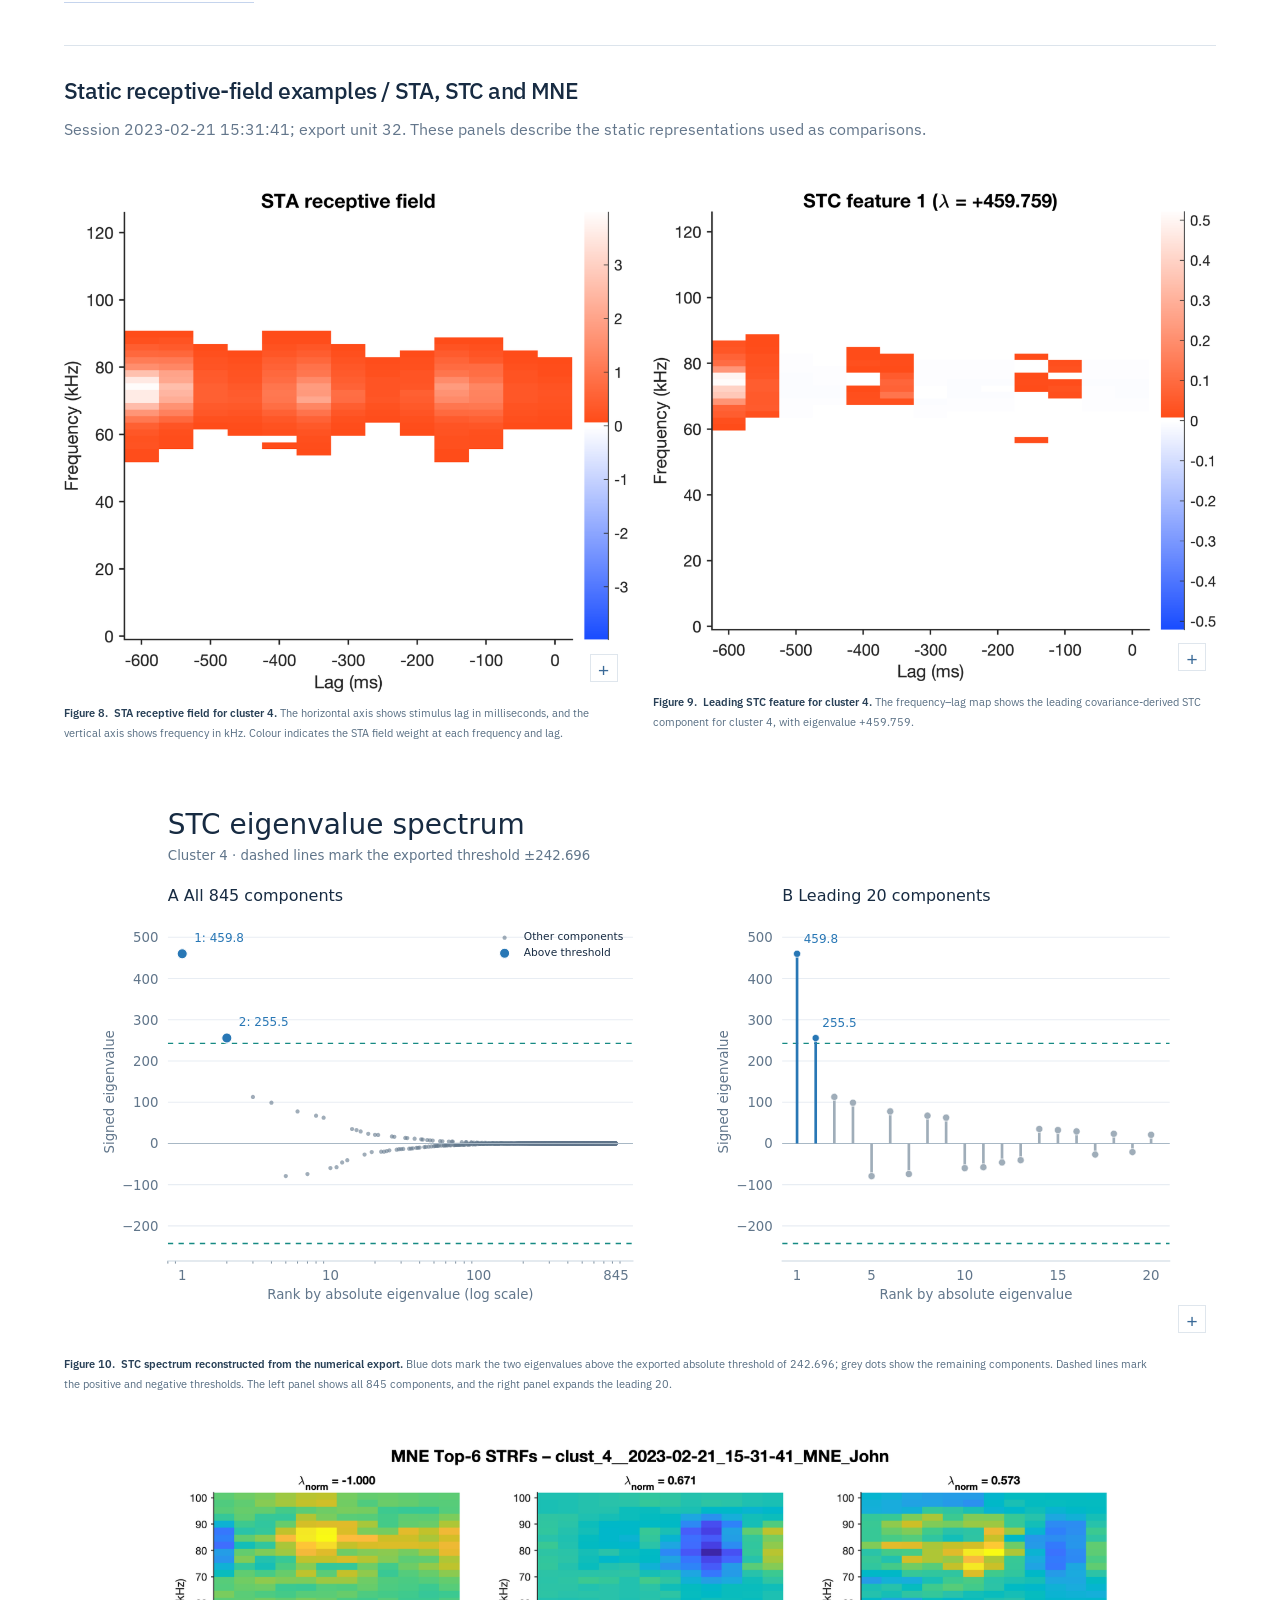
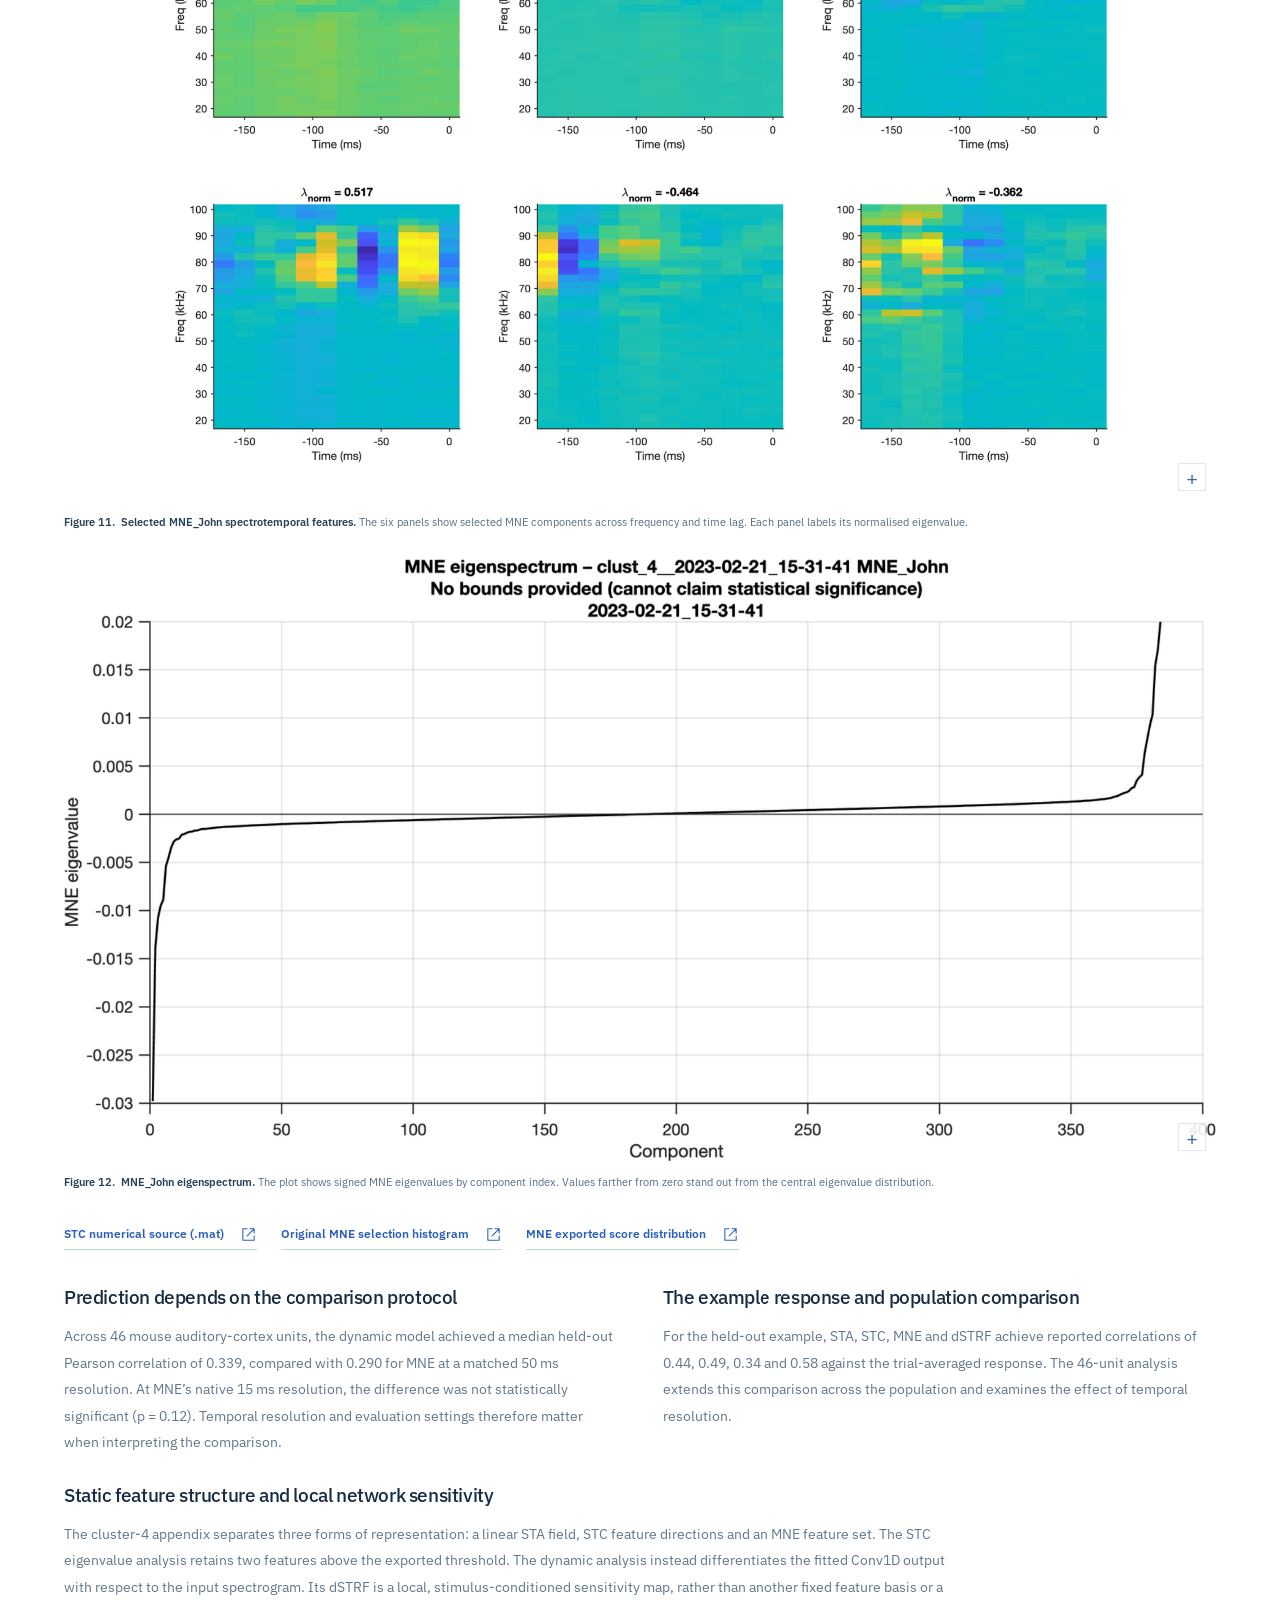
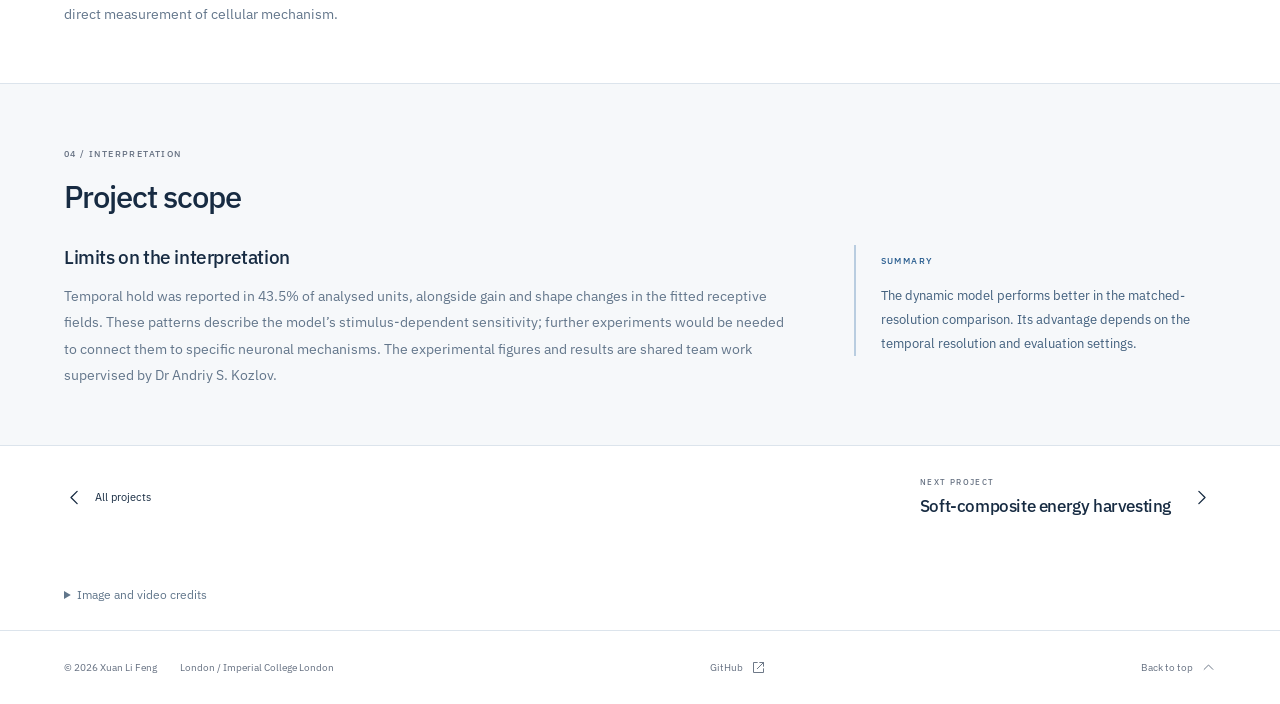
==== commit 7b4dd16e: "Distinguish response traces, explain graphs and promote project videos" ====
--- a/auditory.html
+++ b/auditory.html
@@ -1 +1 @@
-<!doctype html><html lang="en"><head><meta charset="utf-8"><meta name="viewport" content="width=device-width,initial-scale=1"><meta name="description" content="Xuan Li Feng — Biomedical engineering research in computational imaging, neural modelling and healthcare systems at Imperial College London."><meta name="theme-color" content="#17212e"><title>Dynamic receptive fields in mouse auditory cortex | Xuan Li Feng</title><link rel="stylesheet" href="style.css"><script src="app.js" defer></script><link rel="stylesheet" href="inner.css"><link rel="stylesheet" href="figure-viewer.css"><link rel="stylesheet" href="neural-figures.css"><script src="inner.js?v=zoom-20261102" defer></script></head><body id="top" class="project-study study-auditory"><a class="skip" href="#main">Skip to content</a><header><a class="brand" href="index.html" aria-label="Xuan Li Feng home"><span class="monogram">XLF</span><span>Xuan Li Feng<small>Biomedical engineering</small></span></a><nav aria-label="Main navigation"><a href="index.html#work">Projects</a><a href="index.html#about">About</a><a href="index.html#research">Research</a><a class="nav-cv" href="assets/Xuan-Li-Feng-CV.pdf" target="_blank" rel="noopener">CV <svg class="icon" viewBox="0 0 24 24" fill="none" stroke="currentColor" stroke-width="1.6" stroke-linecap="round" stroke-linejoin="round" aria-hidden="true"><path d="M14 4h6v6M20 4 10 14M10 4H4v16h16v-6"/></svg></a><a class="contact-link" href="mailto:xl4723@ic.ac.uk">Contact <svg class="icon" viewBox="0 0 24 24" fill="none" stroke="currentColor" stroke-width="1.6" stroke-linecap="round" stroke-linejoin="round" aria-hidden="true"><path d="m9 5 7 7-7 7"/></svg></a></nav></header><main id="main"><div class="study-page"><section class="study-masthead wrap"><a class="study-back" href="index.html#work"><svg class="icon back-icon" viewBox="0 0 24 24" fill="none" stroke="currentColor" stroke-width="1.6" stroke-linecap="round" stroke-linejoin="round" aria-hidden="true"><path d="m9 5 7 7-7 7"/></svg> Selected projects</a><div class="study-topline"><span class="eyebrow">Project 02 / Imaging & AI</span><span class="study-state">Collaborative research / project leader</span></div><h1>Dynamic receptive fields in mouse auditory cortex</h1><p class="study-subtitle">Stimulus-dependent sensitivity of a causal encoding model, with static-model comparisons.</p><div class="study-metadata"><span><strong>Period</strong>2025 — 2026</span><span class="metadata-tools"><strong>Tools</strong><ul><li>PyTorch</li><li>Conv1D</li><li>Neural modelling</li></ul></span></div></section><div class="wrap study-opening"><div><figure class="technical-figure neural-data-figure hero-study-figure neural-opening"><a href="assets/neural-study-opening.svg" target="_blank" rel="noopener" aria-label="Open full figure: Cluster-4 receptive field beside observed and predicted neural responses."><picture><source media="(max-width: 760px)" srcset="assets/neural-study-opening-mobile.svg" type="image/svg+xml"><img src="assets/neural-study-opening.svg" alt="Cluster-4 receptive field beside observed and predicted neural responses." loading="eager"></picture><span class="figure-zoom" aria-hidden="true">↗</span></a><figcaption><span class="caption-number">Figure 1.</span> <strong>Receptive-field structure and response prediction.</strong></figcaption></figure></div><aside class="study-key-results"><span class="eyebrow">Project in brief</span><div class="study-metric"><strong>46</strong><span>Auditory-cortex units</span><small>Natural ultrasonic stimuli</small></div><div class="study-metric"><strong>0.339</strong><span>Median correlation</span><small>Dynamic model / cross-validation</small></div><div class="study-metric"><strong>43.5%</strong><span>Temporal hold</span><small>Units classified in the project report</small></div></aside></div><nav class="study-nav" aria-label="Project sections"><div class="wrap"><a class="current" href="#overview">Overview</a><a href="#system">Technical approach</a><a href="#evidence">Evidence & results</a><a href="#static-examples">Static examples</a><a href="#discussion">Interpretation</a></div></nav><section id="overview" class="wrap study-section study-overview"><div class="study-section-heading"><span class="eyebrow">01 / Overview</span><h2>The research question</h2></div><div class="study-overview-copy"><div class="study-question"><span class="eyebrow">Question</span><p>Does stimulus-dependent encoding improve held-out prediction beyond static models when temporal resolution and evaluation settings are controlled?</p></div><p>A comparison of four spike-prediction methods that examines both predictive accuracy and stimulus-dependent receptive fields.</p></div></section><section id="system" class="study-system"><div class="wrap study-section"><div class="study-section-header"><div><span class="eyebrow">02 / Technical approach</span><h2>From response prediction to local sensitivity</h2></div><span class="diagram-tag">System / analysis architecture</span></div><figure class="technical-figure architecture-figure provided-diagram"><a href="assets/diagrams/neural-1-prediction-vs-interpretation.svg" target="_blank" rel="noopener" aria-label="Open full figure: From response prediction to local sensitivity"><picture><source media="(max-width: 760px)" srcset="assets/diagrams/neural-1-prediction-vs-interpretation-mobile.svg" type="image/svg+xml"><img src="assets/diagrams/neural-1-prediction-vs-interpretation.svg" alt="From response prediction to local sensitivity" loading="lazy"></picture><span class="figure-zoom" aria-hidden="true"><svg width="16" height="16" viewBox="0 0 24 24" fill="none" stroke="currentColor" stroke-width="1.6"><path d="M14 4h6v6M20 4 10 14M10 4H4v16h16v-6"/></svg></span></a><figcaption><span class="caption-number">Figure 2.</span> <strong>Neural encoding and local model interpretation.</strong></figcaption></figure><div class="method-notes"><div><h3>Encoding model</h3><p>A five-layer causal Conv1D network in PyTorch predicts firing rates from sound spectrograms. STA, STC and MNE provide static-model comparisons.</p></div><div><h3>Local interpretation</h3><p>Input Jacobians describe how the fitted model’s response changes around each stimulus.</p></div></div><div class="encoding-methods"><div class="media-heading"><h3>Model representation and interpretation</h3><p>The model comparison concerns predictive performance. Receptive-field analysis asks how each fitted representation relates stimulus structure to its output.</p></div><div class="table-scroll"><table class="encoding-table"><thead><tr><th>Method</th><th>Representation in this study</th><th>What the visualisation describes</th></tr></thead><tbody><tr><td>STA</td><td>One static linear receptive field</td><td>Spike-associated first-order stimulus structure</td></tr><tr><td>STC</td><td>A covariance-derived feature subspace</td><td>Selected feature directions and the original eigenspectrum</td></tr><tr><td>MNE</td><td>Fixed linear and quadratic stimulus features</td><td>The fitted feature set; not the STC eigenvalue test</td></tr><tr><td>Causal CNN / dSTRF</td><td>Nonlinear rate prediction; local input Jacobian</td><td>Stimulus-dependent sensitivity of the fitted network</td></tr></tbody></table></div></div></div></section><section id="evidence" class="wrap study-section"><div class="study-section-header"><div><span class="eyebrow">03 / Evidence & results</span><h2>What the work shows</h2></div><span class="diagram-tag">Response traces / population scores</span></div><div class="media-heading"><h3>Dynamic receptive fields: sensitivity changes with the stimulus</h3></div><figure class="technical-figure gain-figure"><a href="assets/neural-gain-change.webp" target="_blank" rel="noopener" aria-label="Open full figure: Dynamic receptive fields at source-labelled high- and weak-gain stimulus times."><img src="assets/neural-gain-change.webp" alt="Dynamic receptive fields at source-labelled high- and weak-gain stimulus times." loading="lazy"><span class="figure-zoom" aria-hidden="true"><svg width="16" height="16" viewBox="0 0 24 24" fill="none" stroke="currentColor" stroke-width="1.6"><path d="M14 4h6v6M20 4 10 14M10 4H4v16h16v-6"/></svg></span></a><figcaption><span class="caption-number">Figure 3.</span> <strong>High- and weak-gain examples of dynamic receptive fields.</strong></figcaption></figure><div class="media-heading"><h3>Observed and predicted neural responses</h3></div><figure class="technical-figure neural-data-figure neural-response-figure"><a href="assets/neural-prediction-recomputed.svg" target="_blank" rel="noopener" aria-label="Open full figure: Observed and predicted response overlay, residual trace and agreement scatter plot."><picture><source media="(max-width: 760px)" srcset="assets/neural-prediction-recomputed-mobile.svg" type="image/svg+xml"><img src="assets/neural-prediction-recomputed.svg" alt="Observed and predicted response overlay, residual trace and agreement scatter plot." loading="lazy"></picture><span class="figure-zoom" aria-hidden="true">↗</span></a><figcaption><span class="caption-number">Figure 4.</span> <strong>Response diagnostics recalculated from numerical traces.</strong></figcaption></figure><details class="neural-analysis-notes"><summary>Data and calculation notes</summary><p>The response statistics are recalculated for the displayed exported segment. Its training/test split is unspecified, so these values are separate from the report’s held-out scores and the 46-unit cross-validation results.</p><p>Residuals equal observed minus predicted response. RMSE is the square root of the mean squared residual, and MAE is the mean absolute residual. The trace is shown at its original 50 ms sampling interval.</p><div class="source-downloads"><a class="text-link" href="assets/data/neural-response-trace.csv" download>Response data (CSV)</a><a class="text-link" href="assets/data/neural-recomputed-metrics.json" download>Calculated metrics (JSON)</a><a class="text-link" href="analysis/neural/rebuild_figures.py" download>Reproduce the calculations (Python)</a></div></details><details class="neural-report-archive"><summary>Four-model comparison from the original report</summary><figure class="technical-figure report-prediction-figure neural-original-report"><a href="assets/neural-report-predictions.png" target="_blank" rel="noopener" aria-label="Open full figure: Observed response and STA, STC, MNE and dSTRF predictions from the report."><img src="assets/neural-report-predictions.png" alt="Observed response and STA, STC, MNE and dSTRF predictions from the report." loading="lazy"><span class="figure-zoom" aria-hidden="true"><svg width="16" height="16" viewBox="0 0 24 24" fill="none" stroke="currentColor" stroke-width="1.6"><path d="M14 4h6v6M20 4 10 14M10 4H4v16h16v-6"/></svg></span></a><figcaption><span class="caption-number">Report comparison.</span> <strong>Held-out neural-response comparison from the project report.</strong></figcaption></figure></details><div class="media-heading"><h3>Dynamic-model prediction scores across 46 units</h3></div><figure class="technical-figure neural-data-figure neural-population-figure"><a href="assets/neural-population-recomputed.svg" target="_blank" rel="noopener" aria-label="Open full figure: All 46 cross-validation scores as a dot distribution and a ranked score plot."><picture><source media="(max-width: 760px)" srcset="assets/neural-population-recomputed-mobile.svg" type="image/svg+xml"><img src="assets/neural-population-recomputed.svg" alt="All 46 cross-validation scores as a dot distribution and a ranked score plot." loading="lazy"></picture><span class="figure-zoom" aria-hidden="true">↗</span></a><figcaption><span class="caption-number">Figure 5.</span> <strong>Cross-validation scores across 46 units.</strong></figcaption></figure><div class="source-downloads neural-data-download"><a class="text-link" href="assets/data/neural-unit-scores.csv" download>Download all 46 unit scores (CSV)</a></div><section id="static-examples" class="baseline-appendix"><div class="media-heading"><h3>Static receptive-field examples / STA, STC and MNE</h3></div><p>Session 2023-02-21 15:31:41; export unit 32. These panels describe the static representations used as comparisons.</p><div class="cluster4-figure-pair"><figure class="technical-figure "><a href="assets/cluster4-sta-receptive-field.png" target="_blank" rel="noopener" aria-label="Open full figure: STA receptive field"><img src="assets/cluster4-sta-receptive-field.png" alt="STA receptive field" loading="lazy"><span class="figure-zoom" aria-hidden="true"><svg width="16" height="16" viewBox="0 0 24 24" fill="none" stroke="currentColor" stroke-width="1.6"><path d="M14 4h6v6M20 4 10 14M10 4H4v16h16v-6"/></svg></span></a><figcaption><span class="caption-number">Figure 6.</span> <strong>STA receptive field for cluster 4.</strong></figcaption></figure><figure class="technical-figure "><a href="assets/cluster4-stc-feature1.png" target="_blank" rel="noopener" aria-label="Open full figure: Leading STC feature, eigenvalue +459.759"><img src="assets/cluster4-stc-feature1.png" alt="Leading STC feature, eigenvalue +459.759" loading="lazy"><span class="figure-zoom" aria-hidden="true"><svg width="16" height="16" viewBox="0 0 24 24" fill="none" stroke="currentColor" stroke-width="1.6"><path d="M14 4h6v6M20 4 10 14M10 4H4v16h16v-6"/></svg></span></a><figcaption><span class="caption-number">Figure 7.</span> <strong>Leading STC feature for cluster 4.</strong></figcaption></figure></div><figure class="technical-figure neural-data-figure"><a href="assets/neural-stc-recomputed.svg" target="_blank" rel="noopener" aria-label="Open full figure: Numerically reconstructed STC spectrum and leading directions."><picture><source media="(max-width: 760px)" srcset="assets/neural-stc-recomputed-mobile.svg" type="image/svg+xml"><img src="assets/neural-stc-recomputed.svg" alt="Numerically reconstructed STC spectrum and leading directions." loading="lazy"></picture><span class="figure-zoom" aria-hidden="true"><svg width="16" height="16" viewBox="0 0 24 24" fill="none" stroke="currentColor" stroke-width="1.6"><path d="M14 4h6v6M20 4 10 14M10 4H4v16h16v-6"/></svg></span></a><figcaption><span class="caption-number">Figure 8.</span> <strong>STC spectrum reconstructed from the numerical export.</strong></figcaption></figure><figure class="technical-figure "><a href="assets/cluster4-mne-top6-features.png" target="_blank" rel="noopener" aria-label="Open full figure: Six MNE fallback-selected features."><img src="assets/cluster4-mne-top6-features.png" alt="Six MNE fallback-selected features." loading="lazy"><span class="figure-zoom" aria-hidden="true"><svg width="16" height="16" viewBox="0 0 24 24" fill="none" stroke="currentColor" stroke-width="1.6"><path d="M14 4h6v6M20 4 10 14M10 4H4v16h16v-6"/></svg></span></a><figcaption><span class="caption-number">Figure 9.</span> <strong>Selected MNE_John spectrotemporal features.</strong></figcaption></figure><figure class="technical-figure "><a href="assets/cluster4-mne-eigenspectrum.png" target="_blank" rel="noopener" aria-label="Open full figure: MNE eigenspectrum without significance bounds."><img src="assets/cluster4-mne-eigenspectrum.png" alt="MNE eigenspectrum without significance bounds." loading="lazy"><span class="figure-zoom" aria-hidden="true"><svg width="16" height="16" viewBox="0 0 24 24" fill="none" stroke="currentColor" stroke-width="1.6"><path d="M14 4h6v6M20 4 10 14M10 4H4v16h16v-6"/></svg></span></a><figcaption><span class="caption-number">Figure 10.</span> <strong>MNE_John eigenspectrum.</strong></figcaption></figure><div class="source-downloads"><a class="text-link" href="assets/cluster4-stc-eigenvalues.mat" target="_blank" rel="noopener">STC numerical source (.mat) <svg class="icon" viewBox="0 0 24 24" fill="none" stroke="currentColor" stroke-width="1.6" stroke-linecap="round" stroke-linejoin="round" aria-hidden="true"><path d="M14 4h6v6M20 4 10 14M10 4H4v16h16v-6"/></svg></a><a class="text-link" href="assets/cluster4-mne-eigenvalue-histogram.png" target="_blank" rel="noopener">Original MNE selection histogram <svg class="icon" viewBox="0 0 24 24" fill="none" stroke="currentColor" stroke-width="1.6" stroke-linecap="round" stroke-linejoin="round" aria-hidden="true"><path d="M14 4h6v6M20 4 10 14M10 4H4v16h16v-6"/></svg></a><a class="text-link" href="assets/neural-score-mne.svg" target="_blank" rel="noopener">MNE exported score distribution <svg class="icon" viewBox="0 0 24 24" fill="none" stroke="currentColor" stroke-width="1.6" stroke-linecap="round" stroke-linejoin="round" aria-hidden="true"><path d="M14 4h6v6M20 4 10 14M10 4H4v16h16v-6"/></svg></a></div></section><div class="media-heading"><h3>Published demonstrations of time-varying sensitivity</h3></div><div class="video-grid"><figure class="framework-video"><div class="video-stage"><video controls playsinline preload="metadata" poster="assets/dstrf-video2-poster.webp" aria-label="Stimulus-dependent receptive field"><source src="assets/dstrf-video2.mp4" type="video/mp4">Your browser cannot play this video. Open the MP4 using the link below.</video></div><figcaption><span class="caption-number">Figure 11.</span> <strong>Stimulus-dependent receptive field and response prediction.</strong></figcaption></figure><figure class="framework-video"><div class="video-stage"><video controls playsinline preload="metadata" poster="assets/dstrf-video3-poster.webp" aria-label="Three forms of nonlinearity"><source src="assets/dstrf-video3.mp4" type="video/mp4">Your browser cannot play this video. Open the MP4 using the link below.</video></div><figcaption><span class="caption-number">Figure 12.</span> <strong>Examples of dynamic receptive-field nonlinearities.</strong></figcaption></figure></div><div class="findings-copy"><div class="study-prose"><h3>Prediction depends on the comparison protocol</h3><p>Across 46 mouse auditory-cortex units, the dynamic model achieved a median held-out Pearson correlation of 0.339, compared with 0.290 for MNE at a matched 50 ms resolution. At MNE’s native 15 ms resolution, the difference was not statistically significant (p = 0.12). Temporal resolution and evaluation settings therefore matter when interpreting the comparison.</p></div><div class="study-prose"><h3>The example response and population comparison</h3><p>For the held-out example, STA, STC, MNE and dSTRF achieve reported correlations of 0.44, 0.49, 0.34 and 0.58 against the trial-averaged response. The 46-unit analysis extends this comparison across the population and examines the effect of temporal resolution.</p></div><div class="study-prose"><h3>Static feature structure and local network sensitivity</h3><p>The cluster-4 appendix separates three forms of representation: a linear STA field, STC feature directions and an MNE feature set. The STC eigenvalue analysis retains two features above the exported threshold. The dynamic analysis instead differentiates the fitted Conv1D output with respect to the input spectrogram. Its dSTRF is a local, stimulus-conditioned sensitivity map, rather than another fixed feature basis or a direct measurement of cellular mechanism.</p></div></div></section><section id="discussion" class="study-discussion"><div class="wrap study-section"><div class="study-section-header"><div><span class="eyebrow">04 / Interpretation</span><h2>Project scope</h2></div></div><div class="discussion-grid"><div><div class="study-prose"><h3>Limits on the interpretation</h3><p>Temporal hold was reported in 43.5% of analysed units, alongside gain and shape changes in the fitted receptive fields. These patterns describe the model’s stimulus-dependent sensitivity; further experiments would be needed to connect them to specific neuronal mechanisms. The experimental figures and results are shared team work supervised by Dr Andriy S. Kozlov.</p></div></div><aside><span class="eyebrow">Summary</span><p>The dynamic model performs better in the matched-resolution comparison. Its advantage depends on the temporal resolution and evaluation settings.</p></aside></div></div></section><div class="wrap study-next"><a href="index.html#work"><svg class="icon back-icon" viewBox="0 0 24 24" fill="none" stroke="currentColor" stroke-width="1.6" stroke-linecap="round" stroke-linejoin="round" aria-hidden="true"><path d="m9 5 7 7-7 7"/></svg> All projects</a><a href="internship.html"><span class="eyebrow">Next project</span><strong>Soft-composite energy harvesting</strong><svg class="icon" viewBox="0 0 24 24" fill="none" stroke="currentColor" stroke-width="1.6" stroke-linecap="round" stroke-linejoin="round" aria-hidden="true"><path d="m9 5 7 7-7 7"/></svg></a></div></div><details class="figure-credits wrap"><summary>Image and video credits</summary><p>Videos 2 and 3 are from Keshishian et al. (2020), eLife 9:e53445. <a href="https://doi.org/10.7554/eLife.53445" target="_blank" rel="noopener">Original publication</a>.</p></details></main><footer><span>© 2026 Xuan Li Feng<span class="footer-sub">London / Imperial College London</span></span><a href="https://github.com/xuan-lifeng" target="_blank" rel="noopener">GitHub <svg class="icon" viewBox="0 0 24 24" fill="none" stroke="currentColor" stroke-width="1.6" stroke-linecap="round" stroke-linejoin="round" aria-hidden="true"><path d="M14 4h6v6M20 4 10 14M10 4H4v16h16v-6"/></svg></a><a href="#top">Back to top <svg class="icon up-icon" viewBox="0 0 24 24" fill="none" stroke="currentColor" stroke-width="1.6" stroke-linecap="round" stroke-linejoin="round" aria-hidden="true"><path d="m9 5 7 7-7 7"/></svg></a></footer></body></html>+<!doctype html><html lang="en"><head><meta charset="utf-8"><meta name="viewport" content="width=device-width,initial-scale=1"><meta name="description" content="Xuan Li Feng — Biomedical engineering research in computational imaging, neural modelling and healthcare systems at Imperial College London."><meta name="theme-color" content="#17212e"><title>Dynamic receptive fields in mouse auditory cortex | Xuan Li Feng</title><link rel="stylesheet" href="style.css"><script src="app.js" defer></script><link rel="stylesheet" href="inner.css"><link rel="stylesheet" href="figure-viewer.css?v=videos2"><link rel="stylesheet" href="neural-figures.css"><script src="inner.js?v=zoom-20261102" defer></script></head><body id="top" class="project-study study-auditory"><a class="skip" href="#main">Skip to content</a><header><a class="brand" href="index.html" aria-label="Xuan Li Feng home"><span class="monogram">XLF</span><span>Xuan Li Feng<small>Biomedical engineering</small></span></a><nav aria-label="Main navigation"><a href="index.html#work">Projects</a><a href="index.html#about">About</a><a href="index.html#research">Research</a><a class="nav-cv" href="assets/Xuan-Li-Feng-CV.pdf" target="_blank" rel="noopener">CV <svg class="icon" viewBox="0 0 24 24" fill="none" stroke="currentColor" stroke-width="1.6" stroke-linecap="round" stroke-linejoin="round" aria-hidden="true"><path d="M14 4h6v6M20 4 10 14M10 4H4v16h16v-6"/></svg></a><a class="contact-link" href="mailto:xl4723@ic.ac.uk">Contact <svg class="icon" viewBox="0 0 24 24" fill="none" stroke="currentColor" stroke-width="1.6" stroke-linecap="round" stroke-linejoin="round" aria-hidden="true"><path d="m9 5 7 7-7 7"/></svg></a></nav></header><main id="main"><div class="study-page"><section class="study-masthead wrap"><a class="study-back" href="index.html#work"><svg class="icon back-icon" viewBox="0 0 24 24" fill="none" stroke="currentColor" stroke-width="1.6" stroke-linecap="round" stroke-linejoin="round" aria-hidden="true"><path d="m9 5 7 7-7 7"/></svg> Selected projects</a><div class="study-topline"><span class="eyebrow">Project 02 / Imaging & AI</span><span class="study-state">Collaborative research / project leader</span></div><h1>Dynamic receptive fields in mouse auditory cortex</h1><p class="study-subtitle">Stimulus-dependent sensitivity of a causal encoding model, with static-model comparisons.</p><div class="study-metadata"><span><strong>Period</strong>2025 — 2026</span><span class="metadata-tools"><strong>Tools</strong><ul><li>PyTorch</li><li>Conv1D</li><li>Neural modelling</li></ul></span></div></section><section id="videos" class="wrap early-project-videos"><div class="study-section-header"><div><span class="eyebrow">Watch the model in action</span><h2>Dynamic receptive fields in motion</h2></div></div><p class="video-intro">These published demonstrations show how receptive fields and predicted responses change with sound.</p><div class="video-grid"><figure class="framework-video"><div class="video-stage"><video controls playsinline preload="metadata" poster="assets/dstrf-video2-poster.webp" aria-label="Stimulus-dependent receptive field"><source src="assets/dstrf-video2.mp4" type="video/mp4">Your browser cannot play this video. Open the MP4 using the link below.</video></div><figcaption><span class="caption-number">Figure 1.</span> <strong>Stimulus-dependent receptive field and response prediction.</strong> <span class="figure-explanation">The animation follows the sound stimulus, local receptive field and predicted response over time. Published demonstration: Keshishian et al. (2020), eLife 9:e53445.</span></figcaption></figure><figure class="framework-video"><div class="video-stage"><video controls playsinline preload="metadata" poster="assets/dstrf-video3-poster.webp" aria-label="Three forms of nonlinearity"><source src="assets/dstrf-video3.mp4" type="video/mp4">Your browser cannot play this video. Open the MP4 using the link below.</video></div><figcaption><span class="caption-number">Figure 2.</span> <strong>Examples of dynamic receptive-field nonlinearities.</strong> <span class="figure-explanation">The examples illustrate gain change, temporal hold and receptive-field shape change. Published demonstration: Keshishian et al. (2020), eLife 9:e53445.</span></figcaption></figure></div></section><div class="wrap study-opening"><div><figure class="technical-figure neural-data-figure hero-study-figure neural-opening"><a href="assets/neural-study-opening.svg?v=contrast2" target="_blank" rel="noopener" aria-label="Open full figure: Cluster-4 receptive field beside observed and predicted neural responses."><picture><source media="(max-width: 760px)" srcset="assets/neural-study-opening-mobile.svg?v=contrast2" type="image/svg+xml"><img src="assets/neural-study-opening.svg?v=contrast2" alt="Cluster-4 receptive field beside observed and predicted neural responses." loading="eager"></picture><span class="figure-zoom" aria-hidden="true">↗</span></a><figcaption><span class="caption-number">Figure 3.</span> <strong>Receptive-field structure and response prediction.</strong> <span class="figure-explanation">The left panel shows sensitivity across stimulus frequency and time lag. On the right, the thick dark line is the observed response and the orange dashed line is the exported prediction.</span></figcaption></figure></div><aside class="study-key-results"><span class="eyebrow">Project in brief</span><div class="study-metric"><strong>46</strong><span>Auditory-cortex units</span><small>Natural ultrasonic stimuli</small></div><div class="study-metric"><strong>0.339</strong><span>Median correlation</span><small>Dynamic model / cross-validation</small></div><div class="study-metric"><strong>43.5%</strong><span>Temporal hold</span><small>Units classified in the project report</small></div></aside></div><nav class="study-nav" aria-label="Project sections"><div class="wrap"><a href="#videos">Videos</a><a class="current" href="#overview">Overview</a><a href="#system">Technical approach</a><a href="#evidence">Evidence & results</a><a href="#static-examples">Static examples</a><a href="#discussion">Interpretation</a></div></nav><section id="overview" class="wrap study-section study-overview"><div class="study-section-heading"><span class="eyebrow">01 / Overview</span><h2>The research question</h2></div><div class="study-overview-copy"><div class="study-question"><span class="eyebrow">Question</span><p>Does stimulus-dependent encoding improve held-out prediction beyond static models when temporal resolution and evaluation settings are controlled?</p></div><p>A comparison of four spike-prediction methods that examines both predictive accuracy and stimulus-dependent receptive fields.</p></div></section><section id="system" class="study-system"><div class="wrap study-section"><div class="study-section-header"><div><span class="eyebrow">02 / Technical approach</span><h2>From response prediction to local sensitivity</h2></div><span class="diagram-tag">System / analysis architecture</span></div><figure class="technical-figure architecture-figure provided-diagram"><a href="assets/diagrams/neural-1-prediction-vs-interpretation.svg" target="_blank" rel="noopener" aria-label="Open full figure: From response prediction to local sensitivity"><picture><source media="(max-width: 760px)" srcset="assets/diagrams/neural-1-prediction-vs-interpretation-mobile.svg" type="image/svg+xml"><img src="assets/diagrams/neural-1-prediction-vs-interpretation.svg" alt="From response prediction to local sensitivity" loading="lazy"></picture><span class="figure-zoom" aria-hidden="true"><svg width="16" height="16" viewBox="0 0 24 24" fill="none" stroke="currentColor" stroke-width="1.6"><path d="M14 4h6v6M20 4 10 14M10 4H4v16h16v-6"/></svg></span></a><figcaption><span class="caption-number">Figure 4.</span> <strong>Neural encoding and local model interpretation.</strong> <span class="figure-explanation">The workflow separates fitting the encoding model, predicting a neural response and calculating input sensitivity. The dSTRF is obtained by differentiating the fitted network at the current stimulus.</span></figcaption></figure><div class="method-notes"><div><h3>Encoding model</h3><p>A five-layer causal Conv1D network in PyTorch predicts firing rates from sound spectrograms. STA, STC and MNE provide static-model comparisons.</p></div><div><h3>Local interpretation</h3><p>Input Jacobians describe how the fitted model’s response changes around each stimulus.</p></div></div><div class="encoding-methods"><div class="media-heading"><h3>Model representation and interpretation</h3><p>The model comparison concerns predictive performance. Receptive-field analysis asks how each fitted representation relates stimulus structure to its output.</p></div><div class="table-scroll"><table class="encoding-table"><thead><tr><th>Method</th><th>Representation in this study</th><th>What the visualisation describes</th></tr></thead><tbody><tr><td>STA</td><td>One static linear receptive field</td><td>Spike-associated first-order stimulus structure</td></tr><tr><td>STC</td><td>A covariance-derived feature subspace</td><td>Selected feature directions and the original eigenspectrum</td></tr><tr><td>MNE</td><td>Fixed linear and quadratic stimulus features</td><td>The fitted feature set; not the STC eigenvalue test</td></tr><tr><td>Causal CNN / dSTRF</td><td>Nonlinear rate prediction; local input Jacobian</td><td>Stimulus-dependent sensitivity of the fitted network</td></tr></tbody></table></div></div></div></section><section id="evidence" class="wrap study-section"><div class="study-section-header"><div><span class="eyebrow">03 / Evidence & results</span><h2>What the work shows</h2></div><span class="diagram-tag">Response traces / population scores</span></div><div class="media-heading"><h3>Dynamic receptive fields: sensitivity changes with the stimulus</h3></div><figure class="technical-figure gain-figure"><a href="assets/neural-gain-change.webp" target="_blank" rel="noopener" aria-label="Open full figure: Dynamic receptive fields at source-labelled high- and weak-gain stimulus times."><img src="assets/neural-gain-change.webp" alt="Dynamic receptive fields at source-labelled high- and weak-gain stimulus times." loading="lazy"><span class="figure-zoom" aria-hidden="true"><svg width="16" height="16" viewBox="0 0 24 24" fill="none" stroke="currentColor" stroke-width="1.6"><path d="M14 4h6v6M20 4 10 14M10 4H4v16h16v-6"/></svg></span></a><figcaption><span class="caption-number">Figure 5.</span> <strong>High- and weak-gain examples of dynamic receptive fields.</strong> <span class="figure-explanation">The upper and lower rows show high-gain and weak-gain examples. Similar receptive-field patterns with different amplitudes illustrate changes in the fitted model’s local sensitivity.</span></figcaption></figure><div class="media-heading"><h3>Observed and predicted neural responses</h3></div><figure class="technical-figure neural-data-figure neural-response-figure"><a href="assets/neural-prediction-recomputed.svg?v=contrast2" target="_blank" rel="noopener" aria-label="Open full figure: Observed and predicted response overlay, residual trace and agreement scatter plot."><picture><source media="(max-width: 760px)" srcset="assets/neural-prediction-recomputed-mobile.svg?v=contrast2" type="image/svg+xml"><img src="assets/neural-prediction-recomputed.svg?v=contrast2" alt="Observed and predicted response overlay, residual trace and agreement scatter plot." loading="lazy"></picture><span class="figure-zoom" aria-hidden="true">↗</span></a><figcaption><span class="caption-number">Figure 6.</span> <strong>Response diagnostics recalculated from numerical traces.</strong> <span class="figure-explanation">In panel A, the thick dark line shows the observed trial mean and the orange dashed line shows the exported prediction. Close overlap indicates similar responses. Panel B shows observed minus predicted response; zero marks agreement. In panel C, points closer to the diagonal have closer observed and predicted values. The displayed-segment statistics are separate from the cross-validation scores below.</span></figcaption></figure><details class="neural-analysis-notes"><summary>Data and calculation notes</summary><p>The response statistics are recalculated for the displayed exported segment. Its training/test split is unspecified, so these values are separate from the report’s held-out scores and the 46-unit cross-validation results.</p><p>Residuals equal observed minus predicted response. RMSE is the square root of the mean squared residual, and MAE is the mean absolute residual. The trace is shown at its original 50 ms sampling interval.</p><div class="source-downloads"><a class="text-link" href="assets/data/neural-response-trace.csv" download>Response data (CSV)</a><a class="text-link" href="assets/data/neural-recomputed-metrics.json" download>Calculated metrics (JSON)</a><a class="text-link" href="analysis/neural/rebuild_figures.py" download>Reproduce the calculations (Python)</a></div></details><details class="neural-report-archive"><summary>Four-model comparison from the original report</summary><figure class="technical-figure report-prediction-figure neural-original-report"><a href="assets/neural-report-predictions.png" target="_blank" rel="noopener" aria-label="Open full figure: Observed response and STA, STC, MNE and dSTRF predictions from the report."><img src="assets/neural-report-predictions.png" alt="Observed response and STA, STC, MNE and dSTRF predictions from the report." loading="lazy"><span class="figure-zoom" aria-hidden="true"><svg width="16" height="16" viewBox="0 0 24 24" fill="none" stroke="currentColor" stroke-width="1.6"><path d="M14 4h6v6M20 4 10 14M10 4H4v16h16v-6"/></svg></span></a><figcaption><span class="caption-number">Report comparison.</span> <strong>Held-out neural-response comparison from the project report.</strong> <span class="figure-explanation">The original report compares the observed trial-averaged response with STA, STC, MNE and dSTRF predictions. Their reported held-out correlations are 0.44, 0.49, 0.34 and 0.58, respectively.</span></figcaption></figure></details><div class="media-heading"><h3>Dynamic-model prediction scores across 46 units</h3></div><figure class="technical-figure neural-data-figure neural-population-figure"><a href="assets/neural-population-recomputed.svg" target="_blank" rel="noopener" aria-label="Open full figure: All 46 cross-validation scores as a dot distribution and a ranked score plot."><picture><source media="(max-width: 760px)" srcset="assets/neural-population-recomputed-mobile.svg" type="image/svg+xml"><img src="assets/neural-population-recomputed.svg" alt="All 46 cross-validation scores as a dot distribution and a ranked score plot." loading="lazy"></picture><span class="figure-zoom" aria-hidden="true">↗</span></a><figcaption><span class="caption-number">Figure 7.</span> <strong>Cross-validation scores across 46 units.</strong> <span class="figure-explanation">Each dot represents one of 46 units. The shaded band spans the middle 50% of scores, and the dashed line marks the median of 0.339. The right panel orders the same scores from lowest to highest; higher correlations indicate closer agreement with the observed response.</span></figcaption></figure><div class="source-downloads neural-data-download"><a class="text-link" href="assets/data/neural-unit-scores.csv" download>Download all 46 unit scores (CSV)</a></div><section id="static-examples" class="baseline-appendix"><div class="media-heading"><h3>Static receptive-field examples / STA, STC and MNE</h3></div><p>Session 2023-02-21 15:31:41; export unit 32. These panels describe the static representations used as comparisons.</p><div class="cluster4-figure-pair"><figure class="technical-figure "><a href="assets/cluster4-sta-receptive-field.png" target="_blank" rel="noopener" aria-label="Open full figure: STA receptive field"><img src="assets/cluster4-sta-receptive-field.png" alt="STA receptive field" loading="lazy"><span class="figure-zoom" aria-hidden="true"><svg width="16" height="16" viewBox="0 0 24 24" fill="none" stroke="currentColor" stroke-width="1.6"><path d="M14 4h6v6M20 4 10 14M10 4H4v16h16v-6"/></svg></span></a><figcaption><span class="caption-number">Figure 8.</span> <strong>STA receptive field for cluster 4.</strong> <span class="figure-explanation">The horizontal axis shows stimulus lag in milliseconds, and the vertical axis shows frequency in kHz. Colour indicates the STA field weight at each frequency and lag.</span></figcaption></figure><figure class="technical-figure "><a href="assets/cluster4-stc-feature1.png" target="_blank" rel="noopener" aria-label="Open full figure: Leading STC feature, eigenvalue +459.759"><img src="assets/cluster4-stc-feature1.png" alt="Leading STC feature, eigenvalue +459.759" loading="lazy"><span class="figure-zoom" aria-hidden="true"><svg width="16" height="16" viewBox="0 0 24 24" fill="none" stroke="currentColor" stroke-width="1.6"><path d="M14 4h6v6M20 4 10 14M10 4H4v16h16v-6"/></svg></span></a><figcaption><span class="caption-number">Figure 9.</span> <strong>Leading STC feature for cluster 4.</strong> <span class="figure-explanation">The frequency–lag map shows the leading covariance-derived STC component for cluster 4, with eigenvalue +459.759.</span></figcaption></figure></div><figure class="technical-figure neural-data-figure"><a href="assets/neural-stc-recomputed.svg" target="_blank" rel="noopener" aria-label="Open full figure: Numerically reconstructed STC spectrum and leading directions."><picture><source media="(max-width: 760px)" srcset="assets/neural-stc-recomputed-mobile.svg" type="image/svg+xml"><img src="assets/neural-stc-recomputed.svg" alt="Numerically reconstructed STC spectrum and leading directions." loading="lazy"></picture><span class="figure-zoom" aria-hidden="true"><svg width="16" height="16" viewBox="0 0 24 24" fill="none" stroke="currentColor" stroke-width="1.6"><path d="M14 4h6v6M20 4 10 14M10 4H4v16h16v-6"/></svg></span></a><figcaption><span class="caption-number">Figure 10.</span> <strong>STC spectrum reconstructed from the numerical export.</strong> <span class="figure-explanation">Blue dots mark the two eigenvalues above the exported absolute threshold of 242.696; grey dots show the remaining components. Dashed lines mark the positive and negative thresholds. The left panel shows all 845 components, and the right panel expands the leading 20.</span></figcaption></figure><figure class="technical-figure "><a href="assets/cluster4-mne-top6-features.png" target="_blank" rel="noopener" aria-label="Open full figure: Six MNE fallback-selected features."><img src="assets/cluster4-mne-top6-features.png" alt="Six MNE fallback-selected features." loading="lazy"><span class="figure-zoom" aria-hidden="true"><svg width="16" height="16" viewBox="0 0 24 24" fill="none" stroke="currentColor" stroke-width="1.6"><path d="M14 4h6v6M20 4 10 14M10 4H4v16h16v-6"/></svg></span></a><figcaption><span class="caption-number">Figure 11.</span> <strong>Selected MNE_John spectrotemporal features.</strong> <span class="figure-explanation">The six panels show selected MNE components across frequency and time lag. Each panel labels its normalised eigenvalue.</span></figcaption></figure><figure class="technical-figure "><a href="assets/cluster4-mne-eigenspectrum.png" target="_blank" rel="noopener" aria-label="Open full figure: MNE eigenspectrum without significance bounds."><img src="assets/cluster4-mne-eigenspectrum.png" alt="MNE eigenspectrum without significance bounds." loading="lazy"><span class="figure-zoom" aria-hidden="true"><svg width="16" height="16" viewBox="0 0 24 24" fill="none" stroke="currentColor" stroke-width="1.6"><path d="M14 4h6v6M20 4 10 14M10 4H4v16h16v-6"/></svg></span></a><figcaption><span class="caption-number">Figure 12.</span> <strong>MNE_John eigenspectrum.</strong> <span class="figure-explanation">The plot shows signed MNE eigenvalues by component index. Values farther from zero stand out from the central eigenvalue distribution.</span></figcaption></figure><div class="source-downloads"><a class="text-link" href="assets/cluster4-stc-eigenvalues.mat" target="_blank" rel="noopener">STC numerical source (.mat) <svg class="icon" viewBox="0 0 24 24" fill="none" stroke="currentColor" stroke-width="1.6" stroke-linecap="round" stroke-linejoin="round" aria-hidden="true"><path d="M14 4h6v6M20 4 10 14M10 4H4v16h16v-6"/></svg></a><a class="text-link" href="assets/cluster4-mne-eigenvalue-histogram.png" target="_blank" rel="noopener">Original MNE selection histogram <svg class="icon" viewBox="0 0 24 24" fill="none" stroke="currentColor" stroke-width="1.6" stroke-linecap="round" stroke-linejoin="round" aria-hidden="true"><path d="M14 4h6v6M20 4 10 14M10 4H4v16h16v-6"/></svg></a><a class="text-link" href="assets/neural-score-mne.svg" target="_blank" rel="noopener">MNE exported score distribution <svg class="icon" viewBox="0 0 24 24" fill="none" stroke="currentColor" stroke-width="1.6" stroke-linecap="round" stroke-linejoin="round" aria-hidden="true"><path d="M14 4h6v6M20 4 10 14M10 4H4v16h16v-6"/></svg></a></div></section><div class="findings-copy"><div class="study-prose"><h3>Prediction depends on the comparison protocol</h3><p>Across 46 mouse auditory-cortex units, the dynamic model achieved a median held-out Pearson correlation of 0.339, compared with 0.290 for MNE at a matched 50 ms resolution. At MNE’s native 15 ms resolution, the difference was not statistically significant (p = 0.12). Temporal resolution and evaluation settings therefore matter when interpreting the comparison.</p></div><div class="study-prose"><h3>The example response and population comparison</h3><p>For the held-out example, STA, STC, MNE and dSTRF achieve reported correlations of 0.44, 0.49, 0.34 and 0.58 against the trial-averaged response. The 46-unit analysis extends this comparison across the population and examines the effect of temporal resolution.</p></div><div class="study-prose"><h3>Static feature structure and local network sensitivity</h3><p>The cluster-4 appendix separates three forms of representation: a linear STA field, STC feature directions and an MNE feature set. The STC eigenvalue analysis retains two features above the exported threshold. The dynamic analysis instead differentiates the fitted Conv1D output with respect to the input spectrogram. Its dSTRF is a local, stimulus-conditioned sensitivity map, rather than another fixed feature basis or a direct measurement of cellular mechanism.</p></div></div></section><section id="discussion" class="study-discussion"><div class="wrap study-section"><div class="study-section-header"><div><span class="eyebrow">04 / Interpretation</span><h2>Project scope</h2></div></div><div class="discussion-grid"><div><div class="study-prose"><h3>Limits on the interpretation</h3><p>Temporal hold was reported in 43.5% of analysed units, alongside gain and shape changes in the fitted receptive fields. These patterns describe the model’s stimulus-dependent sensitivity; further experiments would be needed to connect them to specific neuronal mechanisms. The experimental figures and results are shared team work supervised by Dr Andriy S. Kozlov.</p></div></div><aside><span class="eyebrow">Summary</span><p>The dynamic model performs better in the matched-resolution comparison. Its advantage depends on the temporal resolution and evaluation settings.</p></aside></div></div></section><div class="wrap study-next"><a href="index.html#work"><svg class="icon back-icon" viewBox="0 0 24 24" fill="none" stroke="currentColor" stroke-width="1.6" stroke-linecap="round" stroke-linejoin="round" aria-hidden="true"><path d="m9 5 7 7-7 7"/></svg> All projects</a><a href="internship.html"><span class="eyebrow">Next project</span><strong>Soft-composite energy harvesting</strong><svg class="icon" viewBox="0 0 24 24" fill="none" stroke="currentColor" stroke-width="1.6" stroke-linecap="round" stroke-linejoin="round" aria-hidden="true"><path d="m9 5 7 7-7 7"/></svg></a></div></div><details class="figure-credits wrap"><summary>Image and video credits</summary><p>Videos 2 and 3 are from Keshishian et al. (2020), eLife 9:e53445. <a href="https://doi.org/10.7554/eLife.53445" target="_blank" rel="noopener">Original publication</a>.</p></details></main><footer><span>© 2026 Xuan Li Feng<span class="footer-sub">London / Imperial College London</span></span><a href="https://github.com/xuan-lifeng" target="_blank" rel="noopener">GitHub <svg class="icon" viewBox="0 0 24 24" fill="none" stroke="currentColor" stroke-width="1.6" stroke-linecap="round" stroke-linejoin="round" aria-hidden="true"><path d="M14 4h6v6M20 4 10 14M10 4H4v16h16v-6"/></svg></a><a href="#top">Back to top <svg class="icon up-icon" viewBox="0 0 24 24" fill="none" stroke="currentColor" stroke-width="1.6" stroke-linecap="round" stroke-linejoin="round" aria-hidden="true"><path d="m9 5 7 7-7 7"/></svg></a></footer></body></html>
--- a/figure-viewer.css
+++ b/figure-viewer.css
@@ -3,3 +3,5 @@
 .figure-viewer-toolbar{display:flex;justify-content:space-between;align-items:center;gap:20px;padding:14px 20px;border-bottom:1px solid #dce4ec;flex-shrink:0}
 .figure-viewer-title{font-size:14px;font-weight:600;line-height:1.5;max-width:55%}.figure-viewer-actions{display:flex;gap:8px;align-items:center;flex-wrap:wrap}.figure-viewer-actions button,.figure-viewer-original{border:1px solid #cedbe7;border-radius:5px;background:#f7fafc;color:#204361;font:500 13px Arial,sans-serif;padding:9px 12px;cursor:pointer;min-height:38px;text-decoration:none}.figure-viewer-actions button:hover,.figure-viewer-original:hover{background:#e9f1f7}.figure-viewer-actions button:focus-visible,.figure-viewer-original:focus-visible{outline:2px solid #2877b5;outline-offset:3px}.figure-viewer-actions output{width:51px;text-align:center;font:12px Arial,sans-serif;font-variant-numeric:tabular-nums}.figure-viewer-stage{position:relative;flex:1;min-height:0;overflow:hidden;touch-action:none;cursor:grab;background:#f5f8fb;outline-offset:-3px}.figure-viewer-stage.is-dragging{cursor:grabbing}.figure-viewer-stage img{position:absolute;left:50%;top:50%;max-width:none;max-height:none;transform-origin:center;user-select:none;pointer-events:none;box-shadow:0 2px 20px #21354a0c}.figure-viewer-help{margin:0!important;padding:10px 16px;text-align:center;font-size:11px!important;line-height:1.5;color:#61768b!important;border-top:1px solid #dce4ec;flex-shrink:0}.figure-credits{margin-top:24px;margin-bottom:24px;color:#61768b}.figure-credits summary{cursor:pointer;font-size:12px}.figure-credits p{font-size:11px;line-height:1.7}.technical-figure>a[aria-haspopup="dialog"]{cursor:zoom-in}
 @media(max-width:760px){.figure-viewer{width:100vw;height:100dvh;border-radius:0;border:0}.figure-viewer-toolbar{flex-direction:column;gap:8px;padding:10px 12px;align-items:stretch}.figure-viewer-title{max-width:100%;font-size:12px}.figure-viewer-actions{justify-content:space-between;gap:4px}.figure-viewer-actions button,.figure-viewer-original{font-size:12px;padding:8px;min-height:40px}.figure-viewer-actions output{width:42px}.figure-viewer-help{font-size:10px!important;padding:8px}.figure-viewer-original{display:none}}
+
+.early-project-videos{padding-top:24px;padding-bottom:40px}.early-project-videos .study-section-header{margin-bottom:14px}.early-project-videos h2{font-size:28px;letter-spacing:-.7px}.early-project-videos .video-intro{font-size:13px;line-height:1.8;margin:0 0 22px;max-width:900px}.early-project-videos .video-grid{margin-top:20px}.early-project-videos .framework-video{min-width:0}.early-project-videos .video-stage{background:#f4f7fa}.early-project-videos video{display:block;width:100%;max-height:410px;object-fit:contain}.figure-explanation{font-weight:400}.project-study .technical-figure figcaption{max-width:1100px;line-height:1.8}.project-study .technical-figure figcaption strong{font-weight:600}@media(max-width:760px){.early-project-videos{padding-top:16px;padding-bottom:28px}.early-project-videos h2{font-size:24px}.early-project-videos .video-grid{grid-template-columns:1fr;gap:22px}.early-project-videos video{max-height:350px}}
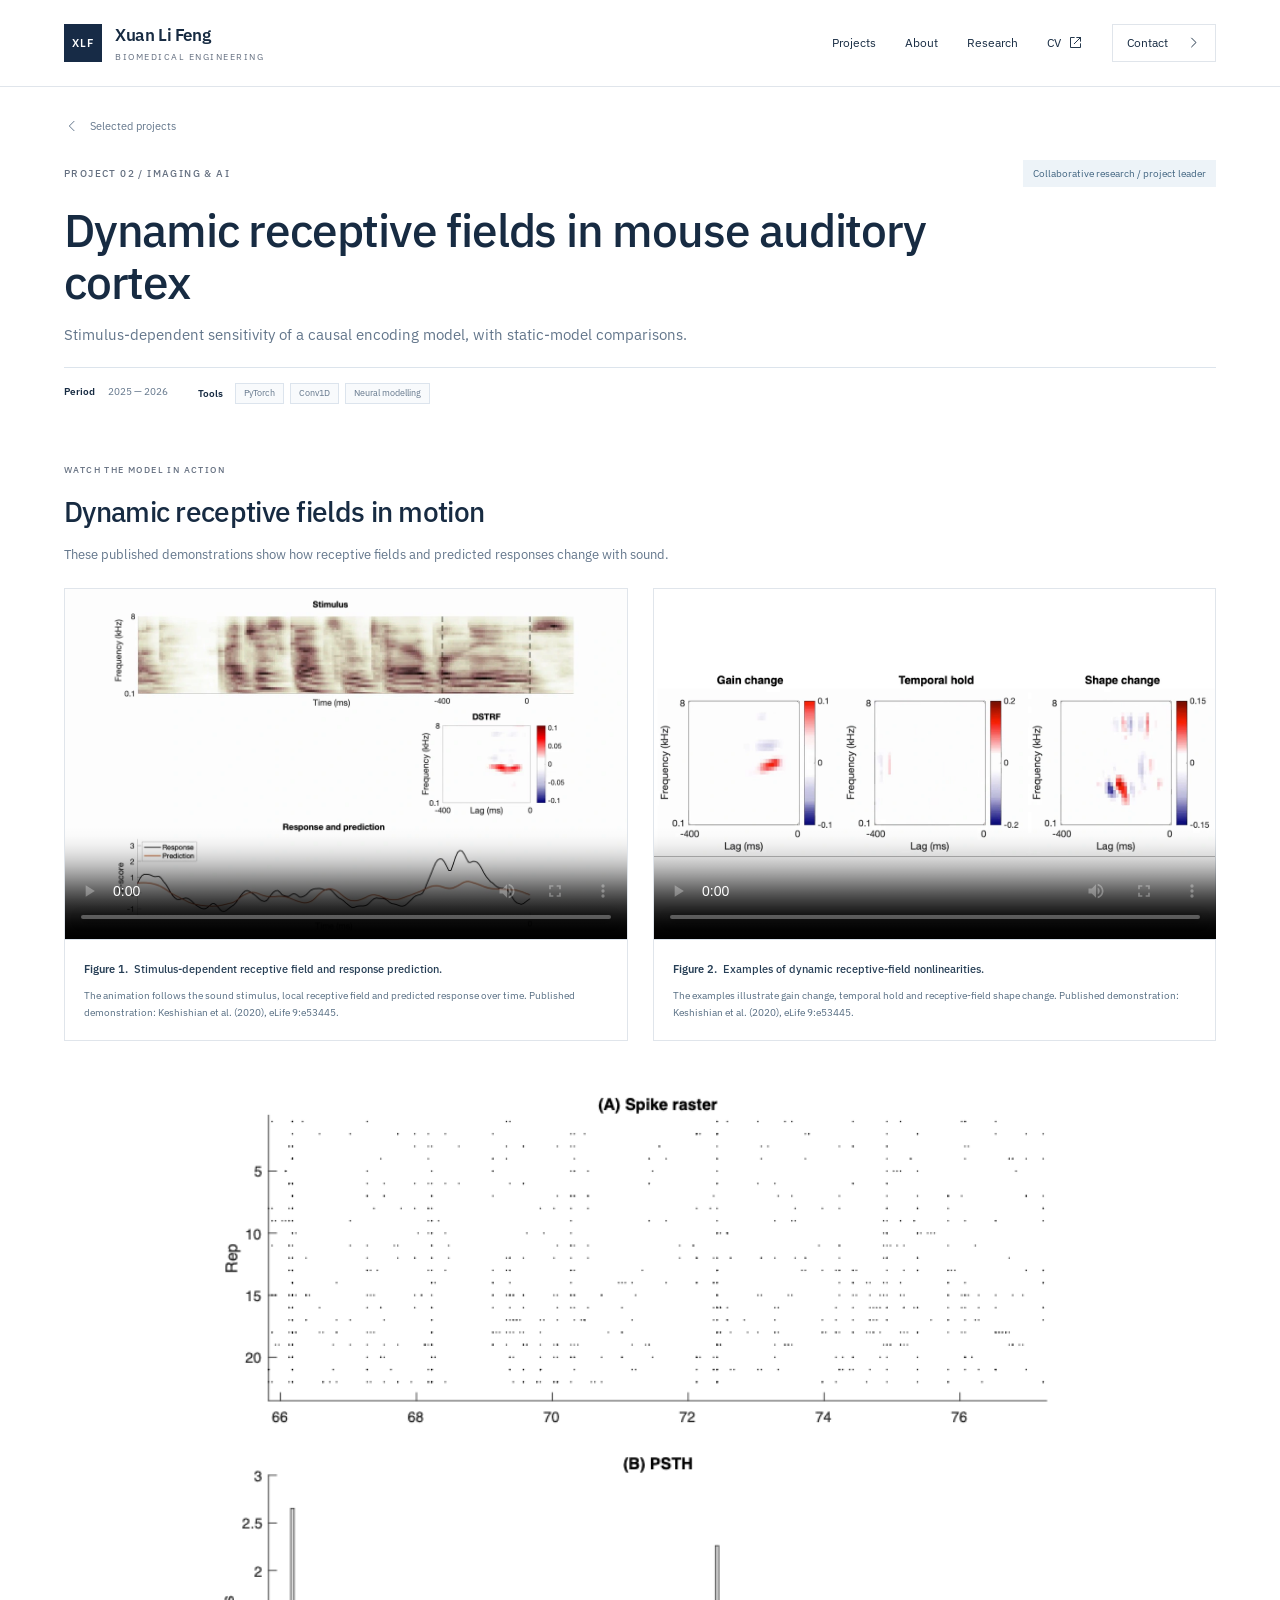
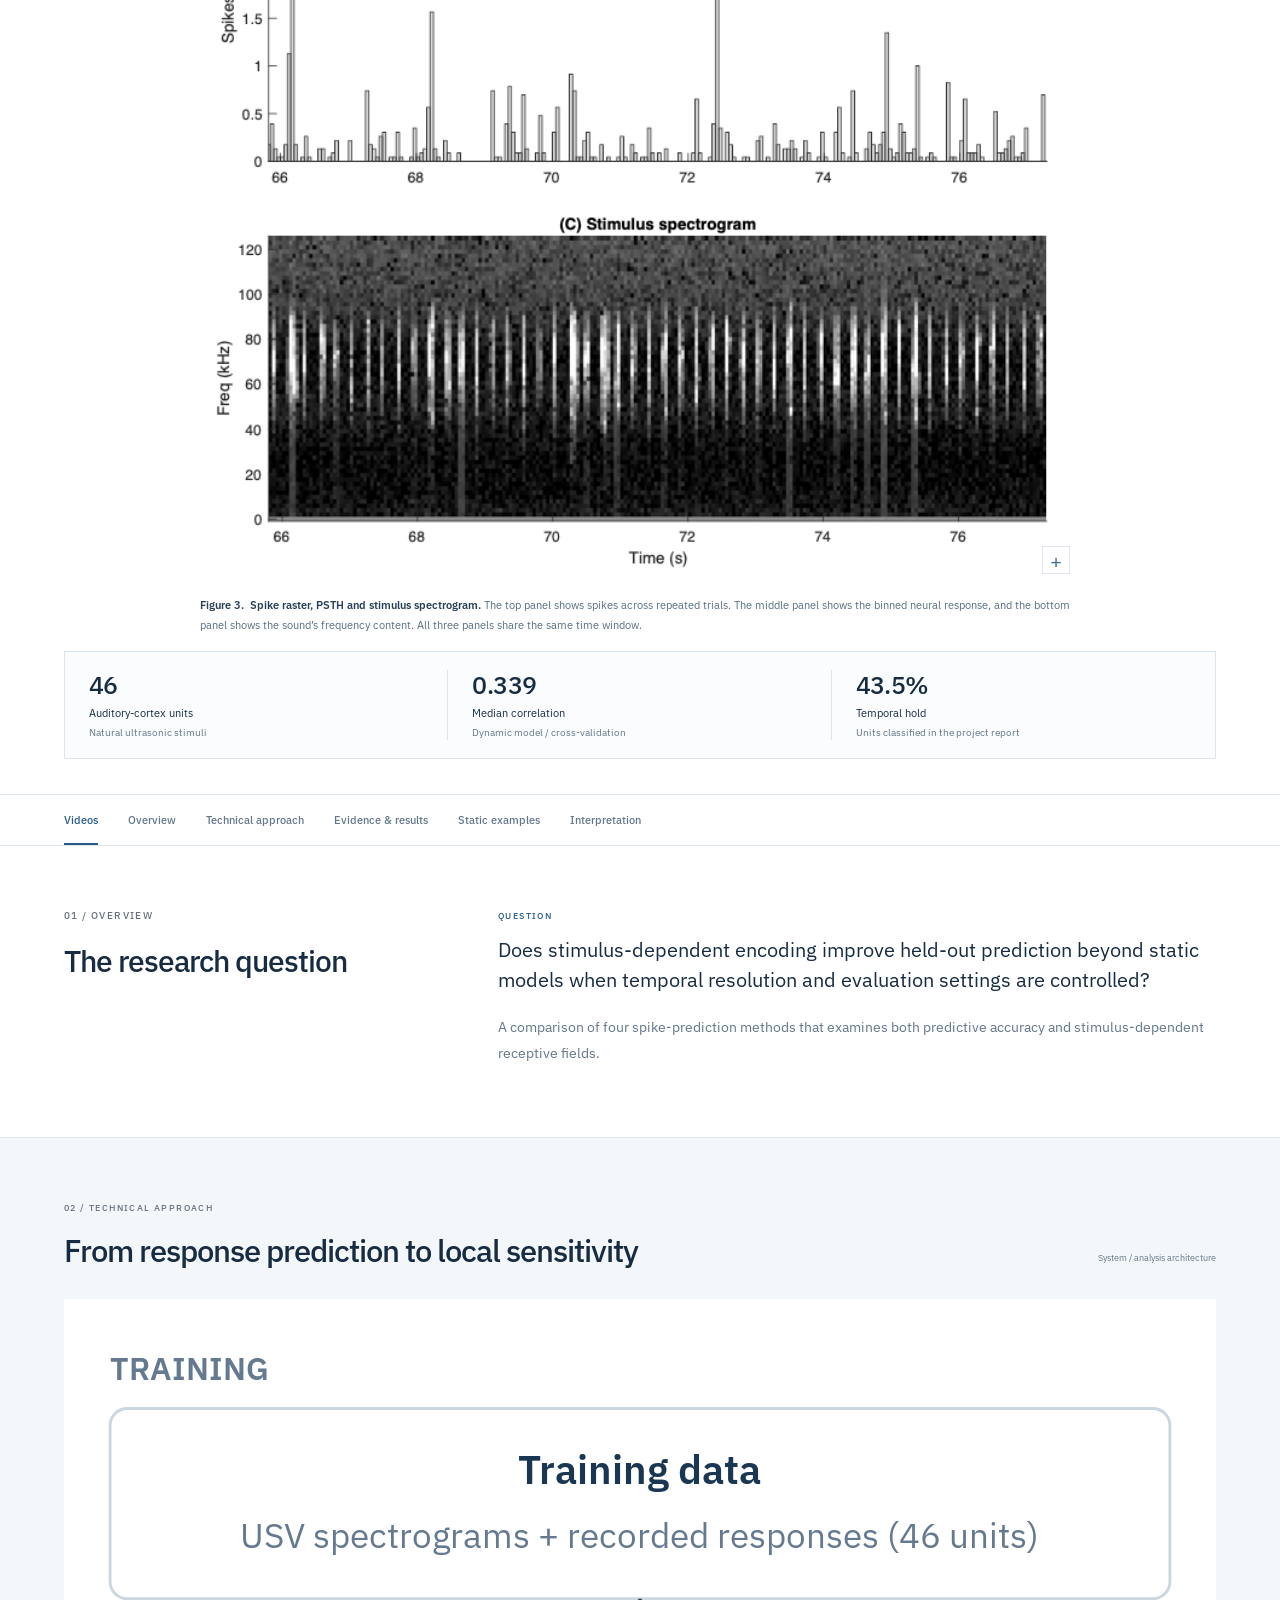
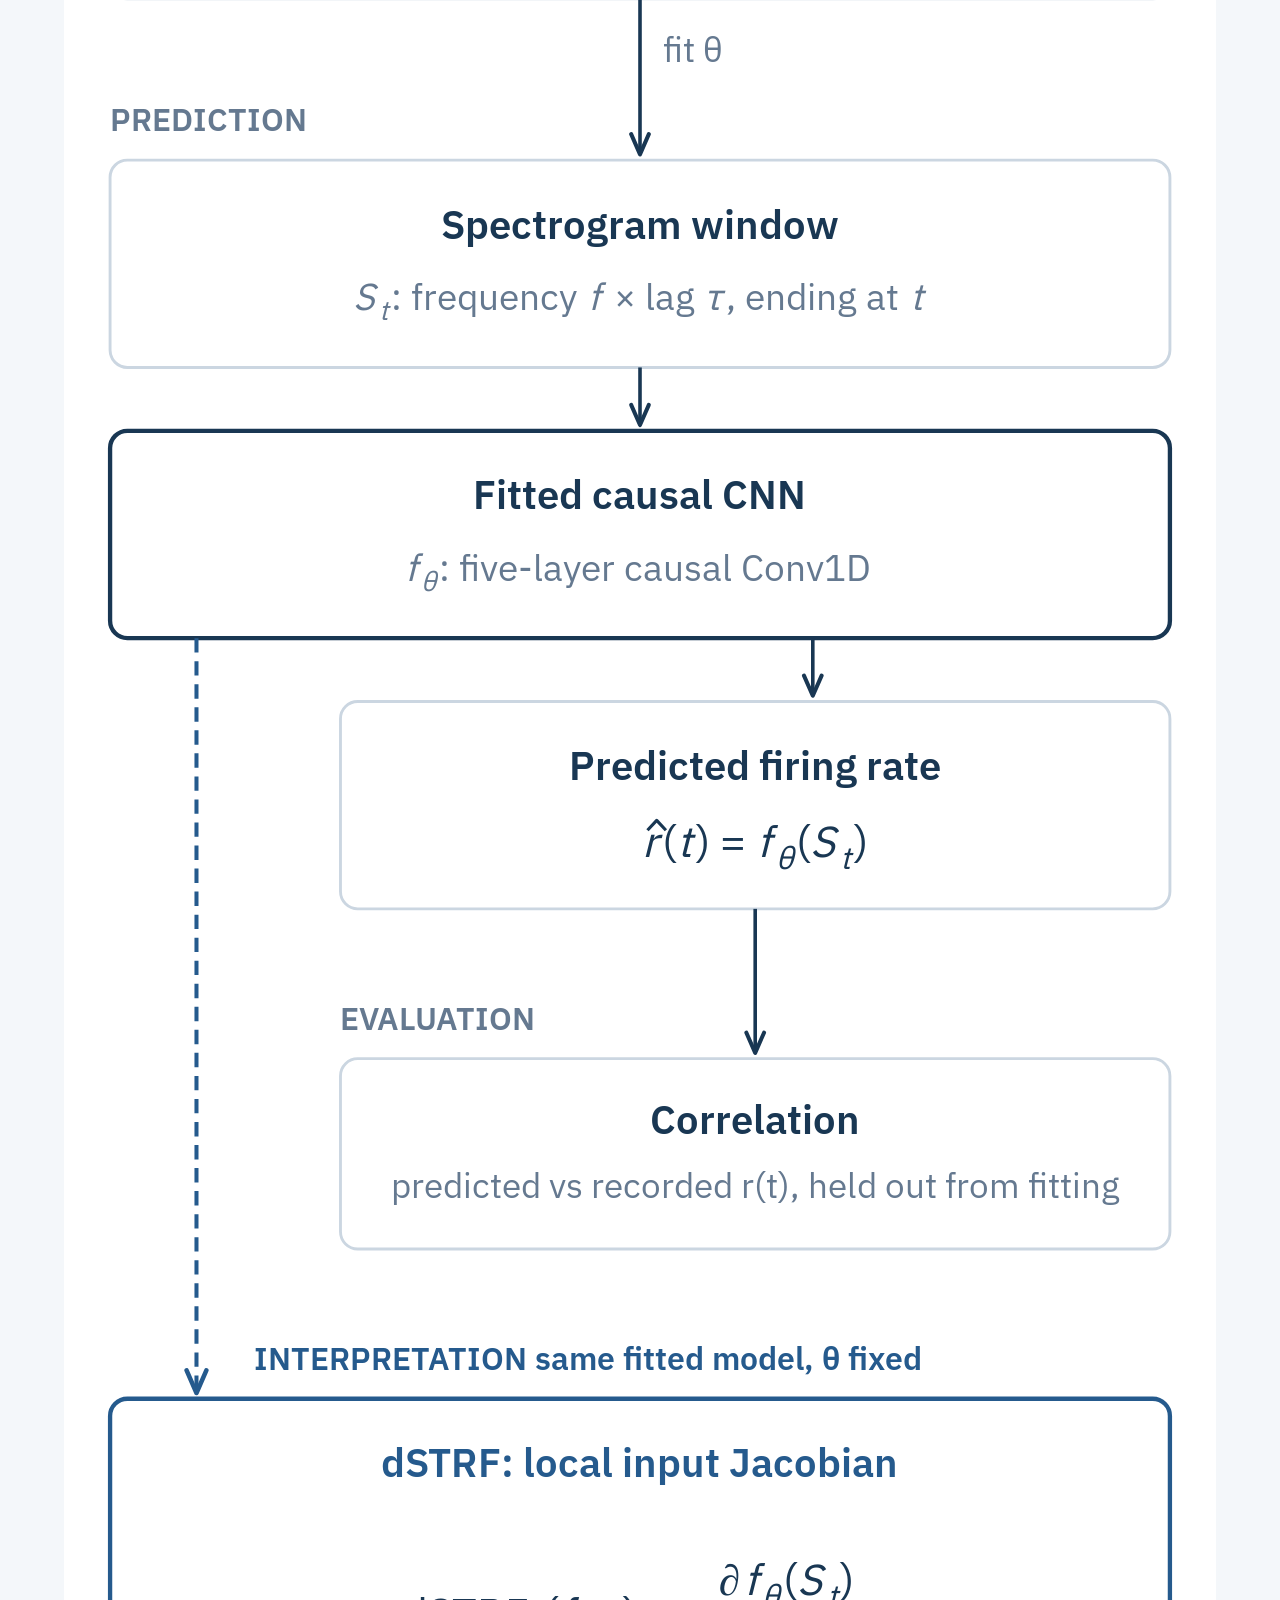
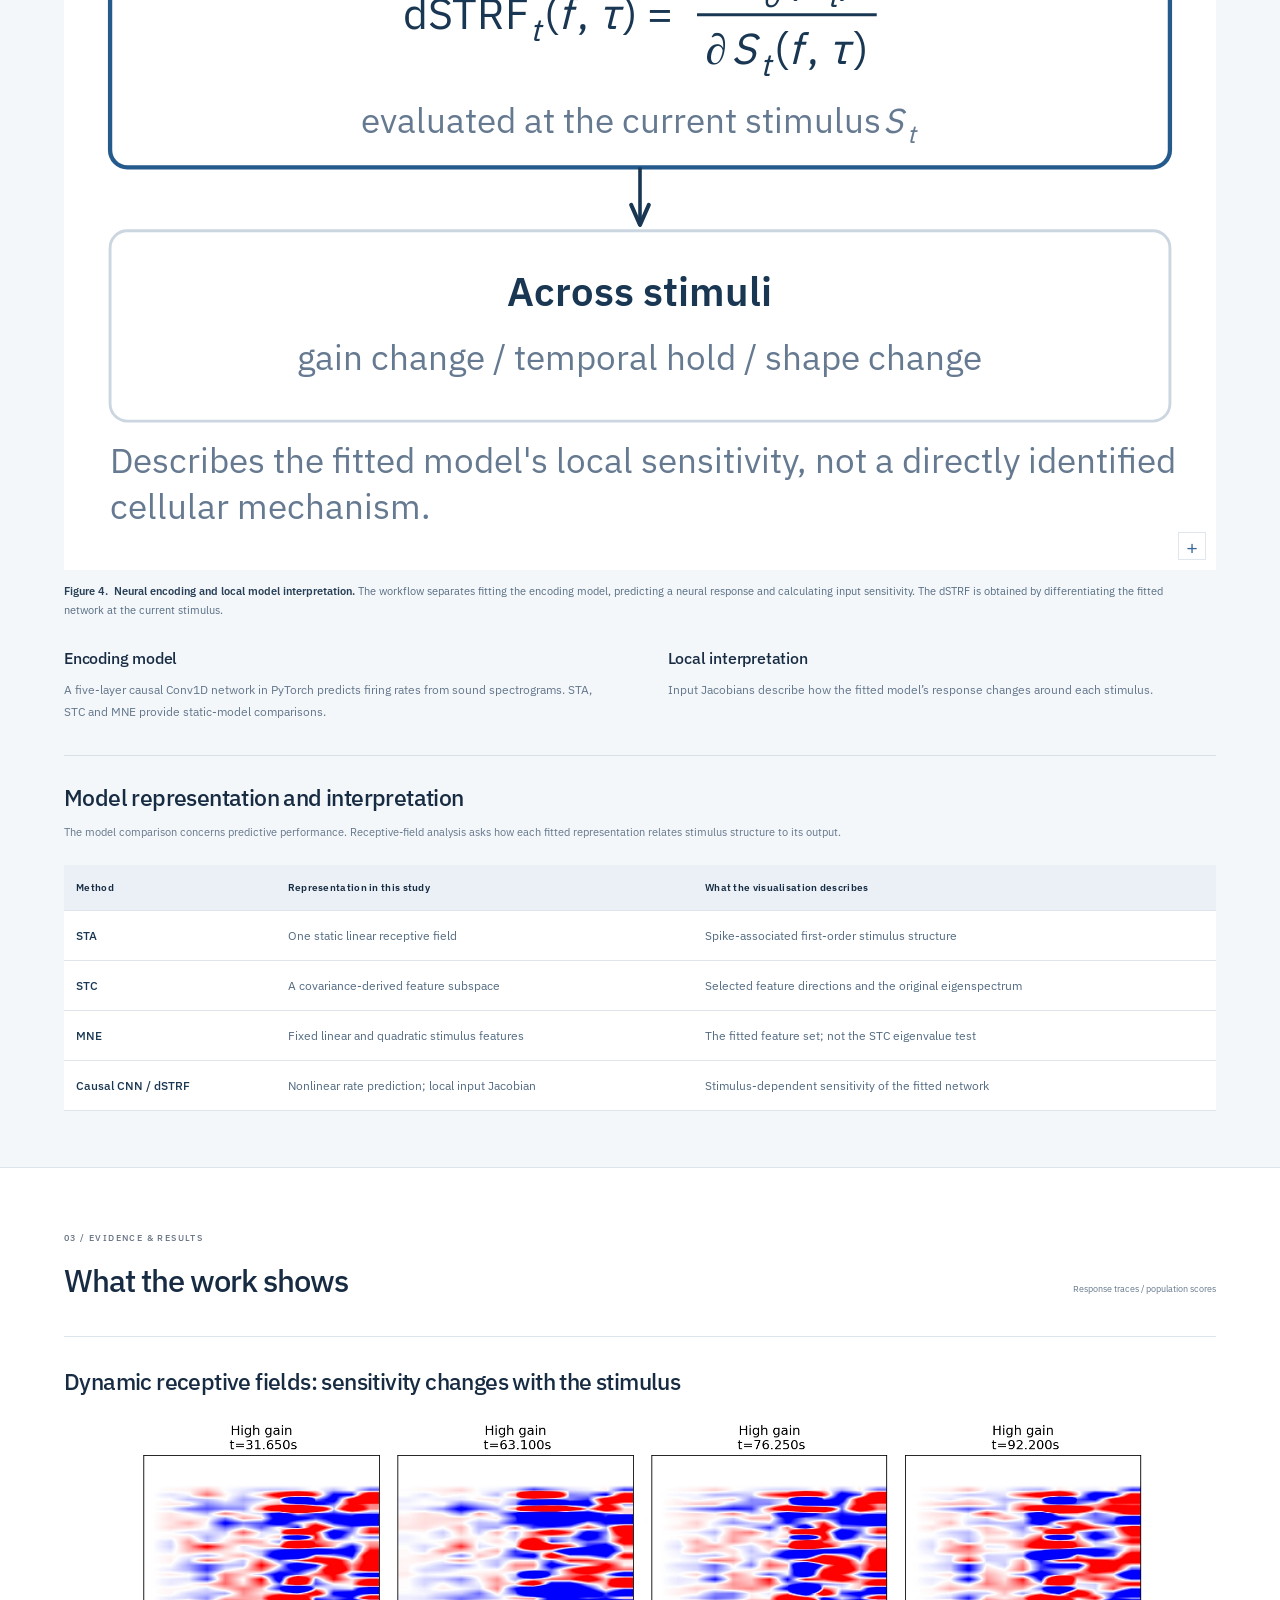
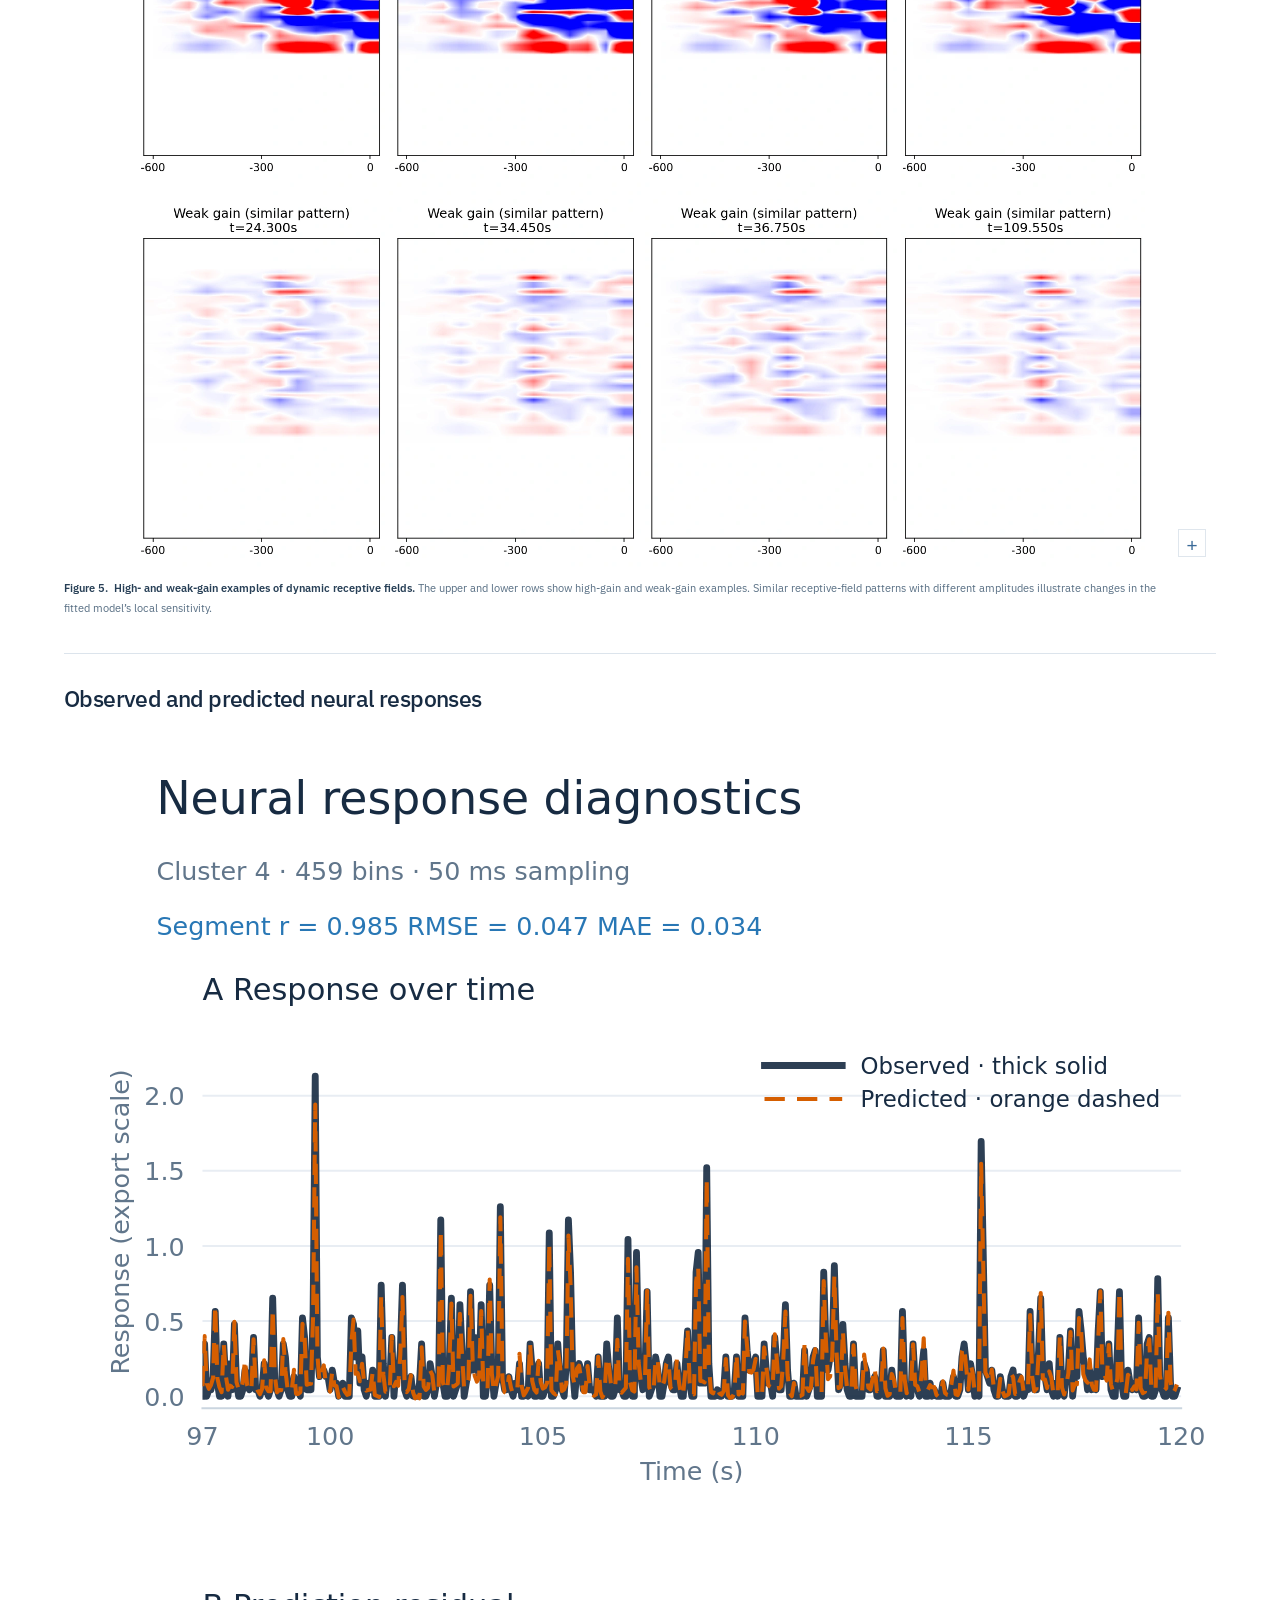
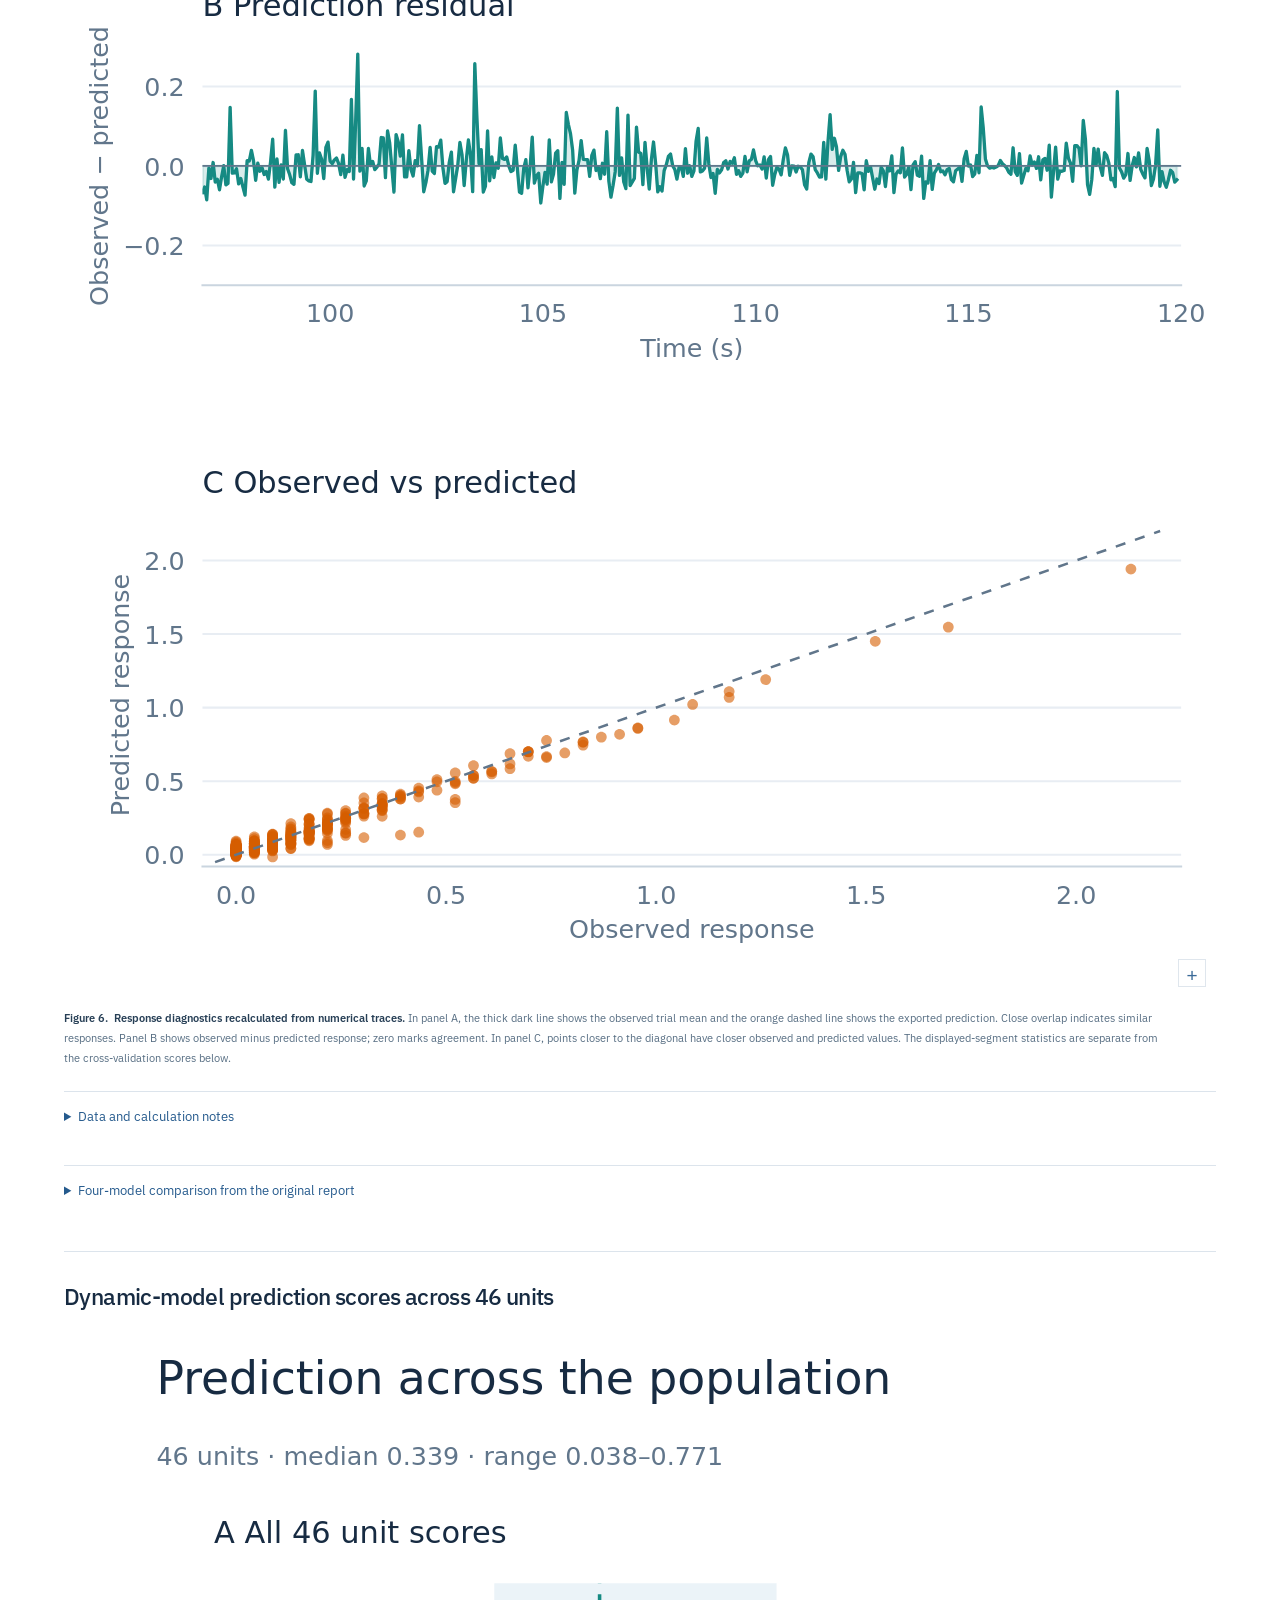
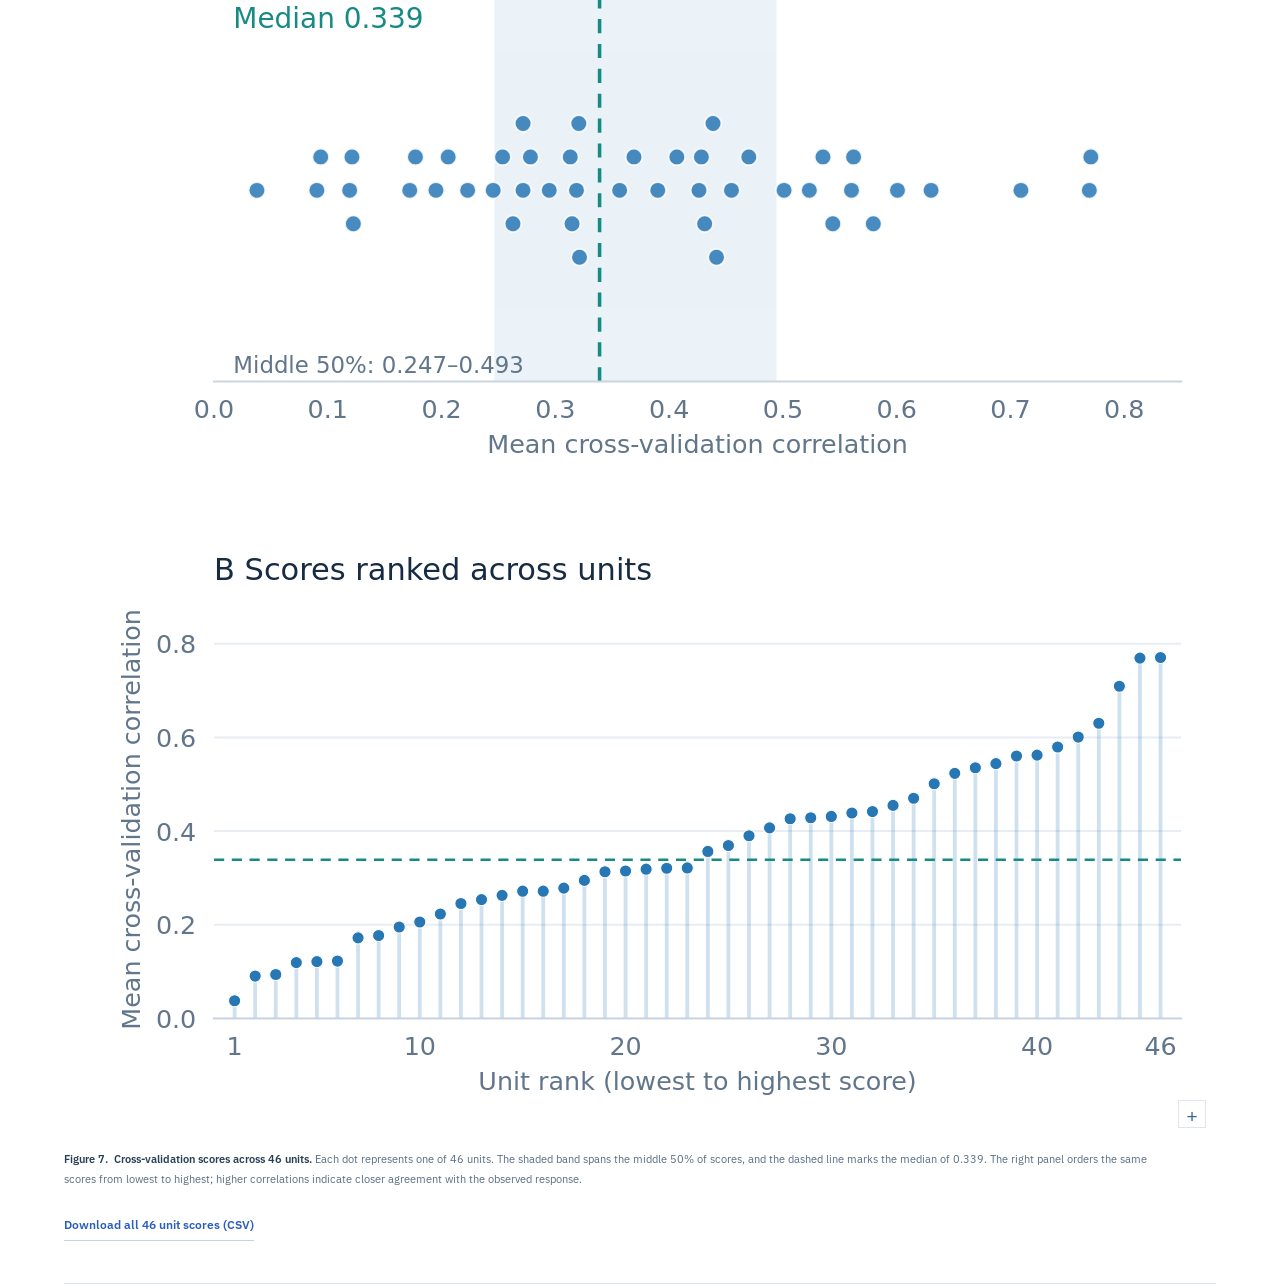
==== commit fe73c8ec: "Replace STA opening with aligned spike raster, PSTH and stimulus figure" ====
--- a/auditory.html
+++ b/auditory.html
@@ -1 +1 @@
-<!doctype html><html lang="en"><head><meta charset="utf-8"><meta name="viewport" content="width=device-width,initial-scale=1"><meta name="description" content="Xuan Li Feng — Biomedical engineering research in computational imaging, neural modelling and healthcare systems at Imperial College London."><meta name="theme-color" content="#17212e"><title>Dynamic receptive fields in mouse auditory cortex | Xuan Li Feng</title><link rel="stylesheet" href="style.css"><script src="app.js" defer></script><link rel="stylesheet" href="inner.css"><link rel="stylesheet" href="figure-viewer.css?v=videos2"><link rel="stylesheet" href="neural-figures.css"><script src="inner.js?v=zoom-20261102" defer></script></head><body id="top" class="project-study study-auditory"><a class="skip" href="#main">Skip to content</a><header><a class="brand" href="index.html" aria-label="Xuan Li Feng home"><span class="monogram">XLF</span><span>Xuan Li Feng<small>Biomedical engineering</small></span></a><nav aria-label="Main navigation"><a href="index.html#work">Projects</a><a href="index.html#about">About</a><a href="index.html#research">Research</a><a class="nav-cv" href="assets/Xuan-Li-Feng-CV.pdf" target="_blank" rel="noopener">CV <svg class="icon" viewBox="0 0 24 24" fill="none" stroke="currentColor" stroke-width="1.6" stroke-linecap="round" stroke-linejoin="round" aria-hidden="true"><path d="M14 4h6v6M20 4 10 14M10 4H4v16h16v-6"/></svg></a><a class="contact-link" href="mailto:xl4723@ic.ac.uk">Contact <svg class="icon" viewBox="0 0 24 24" fill="none" stroke="currentColor" stroke-width="1.6" stroke-linecap="round" stroke-linejoin="round" aria-hidden="true"><path d="m9 5 7 7-7 7"/></svg></a></nav></header><main id="main"><div class="study-page"><section class="study-masthead wrap"><a class="study-back" href="index.html#work"><svg class="icon back-icon" viewBox="0 0 24 24" fill="none" stroke="currentColor" stroke-width="1.6" stroke-linecap="round" stroke-linejoin="round" aria-hidden="true"><path d="m9 5 7 7-7 7"/></svg> Selected projects</a><div class="study-topline"><span class="eyebrow">Project 02 / Imaging & AI</span><span class="study-state">Collaborative research / project leader</span></div><h1>Dynamic receptive fields in mouse auditory cortex</h1><p class="study-subtitle">Stimulus-dependent sensitivity of a causal encoding model, with static-model comparisons.</p><div class="study-metadata"><span><strong>Period</strong>2025 — 2026</span><span class="metadata-tools"><strong>Tools</strong><ul><li>PyTorch</li><li>Conv1D</li><li>Neural modelling</li></ul></span></div></section><section id="videos" class="wrap early-project-videos"><div class="study-section-header"><div><span class="eyebrow">Watch the model in action</span><h2>Dynamic receptive fields in motion</h2></div></div><p class="video-intro">These published demonstrations show how receptive fields and predicted responses change with sound.</p><div class="video-grid"><figure class="framework-video"><div class="video-stage"><video controls playsinline preload="metadata" poster="assets/dstrf-video2-poster.webp" aria-label="Stimulus-dependent receptive field"><source src="assets/dstrf-video2.mp4" type="video/mp4">Your browser cannot play this video. Open the MP4 using the link below.</video></div><figcaption><span class="caption-number">Figure 1.</span> <strong>Stimulus-dependent receptive field and response prediction.</strong> <span class="figure-explanation">The animation follows the sound stimulus, local receptive field and predicted response over time. Published demonstration: Keshishian et al. (2020), eLife 9:e53445.</span></figcaption></figure><figure class="framework-video"><div class="video-stage"><video controls playsinline preload="metadata" poster="assets/dstrf-video3-poster.webp" aria-label="Three forms of nonlinearity"><source src="assets/dstrf-video3.mp4" type="video/mp4">Your browser cannot play this video. Open the MP4 using the link below.</video></div><figcaption><span class="caption-number">Figure 2.</span> <strong>Examples of dynamic receptive-field nonlinearities.</strong> <span class="figure-explanation">The examples illustrate gain change, temporal hold and receptive-field shape change. Published demonstration: Keshishian et al. (2020), eLife 9:e53445.</span></figcaption></figure></div></section><div class="wrap study-opening"><div><figure class="technical-figure neural-data-figure hero-study-figure neural-opening"><a href="assets/neural-study-opening.svg?v=contrast2" target="_blank" rel="noopener" aria-label="Open full figure: Cluster-4 receptive field beside observed and predicted neural responses."><picture><source media="(max-width: 760px)" srcset="assets/neural-study-opening-mobile.svg?v=contrast2" type="image/svg+xml"><img src="assets/neural-study-opening.svg?v=contrast2" alt="Cluster-4 receptive field beside observed and predicted neural responses." loading="eager"></picture><span class="figure-zoom" aria-hidden="true">↗</span></a><figcaption><span class="caption-number">Figure 3.</span> <strong>Receptive-field structure and response prediction.</strong> <span class="figure-explanation">The left panel shows sensitivity across stimulus frequency and time lag. On the right, the thick dark line is the observed response and the orange dashed line is the exported prediction.</span></figcaption></figure></div><aside class="study-key-results"><span class="eyebrow">Project in brief</span><div class="study-metric"><strong>46</strong><span>Auditory-cortex units</span><small>Natural ultrasonic stimuli</small></div><div class="study-metric"><strong>0.339</strong><span>Median correlation</span><small>Dynamic model / cross-validation</small></div><div class="study-metric"><strong>43.5%</strong><span>Temporal hold</span><small>Units classified in the project report</small></div></aside></div><nav class="study-nav" aria-label="Project sections"><div class="wrap"><a href="#videos">Videos</a><a class="current" href="#overview">Overview</a><a href="#system">Technical approach</a><a href="#evidence">Evidence & results</a><a href="#static-examples">Static examples</a><a href="#discussion">Interpretation</a></div></nav><section id="overview" class="wrap study-section study-overview"><div class="study-section-heading"><span class="eyebrow">01 / Overview</span><h2>The research question</h2></div><div class="study-overview-copy"><div class="study-question"><span class="eyebrow">Question</span><p>Does stimulus-dependent encoding improve held-out prediction beyond static models when temporal resolution and evaluation settings are controlled?</p></div><p>A comparison of four spike-prediction methods that examines both predictive accuracy and stimulus-dependent receptive fields.</p></div></section><section id="system" class="study-system"><div class="wrap study-section"><div class="study-section-header"><div><span class="eyebrow">02 / Technical approach</span><h2>From response prediction to local sensitivity</h2></div><span class="diagram-tag">System / analysis architecture</span></div><figure class="technical-figure architecture-figure provided-diagram"><a href="assets/diagrams/neural-1-prediction-vs-interpretation.svg" target="_blank" rel="noopener" aria-label="Open full figure: From response prediction to local sensitivity"><picture><source media="(max-width: 760px)" srcset="assets/diagrams/neural-1-prediction-vs-interpretation-mobile.svg" type="image/svg+xml"><img src="assets/diagrams/neural-1-prediction-vs-interpretation.svg" alt="From response prediction to local sensitivity" loading="lazy"></picture><span class="figure-zoom" aria-hidden="true"><svg width="16" height="16" viewBox="0 0 24 24" fill="none" stroke="currentColor" stroke-width="1.6"><path d="M14 4h6v6M20 4 10 14M10 4H4v16h16v-6"/></svg></span></a><figcaption><span class="caption-number">Figure 4.</span> <strong>Neural encoding and local model interpretation.</strong> <span class="figure-explanation">The workflow separates fitting the encoding model, predicting a neural response and calculating input sensitivity. The dSTRF is obtained by differentiating the fitted network at the current stimulus.</span></figcaption></figure><div class="method-notes"><div><h3>Encoding model</h3><p>A five-layer causal Conv1D network in PyTorch predicts firing rates from sound spectrograms. STA, STC and MNE provide static-model comparisons.</p></div><div><h3>Local interpretation</h3><p>Input Jacobians describe how the fitted model’s response changes around each stimulus.</p></div></div><div class="encoding-methods"><div class="media-heading"><h3>Model representation and interpretation</h3><p>The model comparison concerns predictive performance. Receptive-field analysis asks how each fitted representation relates stimulus structure to its output.</p></div><div class="table-scroll"><table class="encoding-table"><thead><tr><th>Method</th><th>Representation in this study</th><th>What the visualisation describes</th></tr></thead><tbody><tr><td>STA</td><td>One static linear receptive field</td><td>Spike-associated first-order stimulus structure</td></tr><tr><td>STC</td><td>A covariance-derived feature subspace</td><td>Selected feature directions and the original eigenspectrum</td></tr><tr><td>MNE</td><td>Fixed linear and quadratic stimulus features</td><td>The fitted feature set; not the STC eigenvalue test</td></tr><tr><td>Causal CNN / dSTRF</td><td>Nonlinear rate prediction; local input Jacobian</td><td>Stimulus-dependent sensitivity of the fitted network</td></tr></tbody></table></div></div></div></section><section id="evidence" class="wrap study-section"><div class="study-section-header"><div><span class="eyebrow">03 / Evidence & results</span><h2>What the work shows</h2></div><span class="diagram-tag">Response traces / population scores</span></div><div class="media-heading"><h3>Dynamic receptive fields: sensitivity changes with the stimulus</h3></div><figure class="technical-figure gain-figure"><a href="assets/neural-gain-change.webp" target="_blank" rel="noopener" aria-label="Open full figure: Dynamic receptive fields at source-labelled high- and weak-gain stimulus times."><img src="assets/neural-gain-change.webp" alt="Dynamic receptive fields at source-labelled high- and weak-gain stimulus times." loading="lazy"><span class="figure-zoom" aria-hidden="true"><svg width="16" height="16" viewBox="0 0 24 24" fill="none" stroke="currentColor" stroke-width="1.6"><path d="M14 4h6v6M20 4 10 14M10 4H4v16h16v-6"/></svg></span></a><figcaption><span class="caption-number">Figure 5.</span> <strong>High- and weak-gain examples of dynamic receptive fields.</strong> <span class="figure-explanation">The upper and lower rows show high-gain and weak-gain examples. Similar receptive-field patterns with different amplitudes illustrate changes in the fitted model’s local sensitivity.</span></figcaption></figure><div class="media-heading"><h3>Observed and predicted neural responses</h3></div><figure class="technical-figure neural-data-figure neural-response-figure"><a href="assets/neural-prediction-recomputed.svg?v=contrast2" target="_blank" rel="noopener" aria-label="Open full figure: Observed and predicted response overlay, residual trace and agreement scatter plot."><picture><source media="(max-width: 760px)" srcset="assets/neural-prediction-recomputed-mobile.svg?v=contrast2" type="image/svg+xml"><img src="assets/neural-prediction-recomputed.svg?v=contrast2" alt="Observed and predicted response overlay, residual trace and agreement scatter plot." loading="lazy"></picture><span class="figure-zoom" aria-hidden="true">↗</span></a><figcaption><span class="caption-number">Figure 6.</span> <strong>Response diagnostics recalculated from numerical traces.</strong> <span class="figure-explanation">In panel A, the thick dark line shows the observed trial mean and the orange dashed line shows the exported prediction. Close overlap indicates similar responses. Panel B shows observed minus predicted response; zero marks agreement. In panel C, points closer to the diagonal have closer observed and predicted values. The displayed-segment statistics are separate from the cross-validation scores below.</span></figcaption></figure><details class="neural-analysis-notes"><summary>Data and calculation notes</summary><p>The response statistics are recalculated for the displayed exported segment. Its training/test split is unspecified, so these values are separate from the report’s held-out scores and the 46-unit cross-validation results.</p><p>Residuals equal observed minus predicted response. RMSE is the square root of the mean squared residual, and MAE is the mean absolute residual. The trace is shown at its original 50 ms sampling interval.</p><div class="source-downloads"><a class="text-link" href="assets/data/neural-response-trace.csv" download>Response data (CSV)</a><a class="text-link" href="assets/data/neural-recomputed-metrics.json" download>Calculated metrics (JSON)</a><a class="text-link" href="analysis/neural/rebuild_figures.py" download>Reproduce the calculations (Python)</a></div></details><details class="neural-report-archive"><summary>Four-model comparison from the original report</summary><figure class="technical-figure report-prediction-figure neural-original-report"><a href="assets/neural-report-predictions.png" target="_blank" rel="noopener" aria-label="Open full figure: Observed response and STA, STC, MNE and dSTRF predictions from the report."><img src="assets/neural-report-predictions.png" alt="Observed response and STA, STC, MNE and dSTRF predictions from the report." loading="lazy"><span class="figure-zoom" aria-hidden="true"><svg width="16" height="16" viewBox="0 0 24 24" fill="none" stroke="currentColor" stroke-width="1.6"><path d="M14 4h6v6M20 4 10 14M10 4H4v16h16v-6"/></svg></span></a><figcaption><span class="caption-number">Report comparison.</span> <strong>Held-out neural-response comparison from the project report.</strong> <span class="figure-explanation">The original report compares the observed trial-averaged response with STA, STC, MNE and dSTRF predictions. Their reported held-out correlations are 0.44, 0.49, 0.34 and 0.58, respectively.</span></figcaption></figure></details><div class="media-heading"><h3>Dynamic-model prediction scores across 46 units</h3></div><figure class="technical-figure neural-data-figure neural-population-figure"><a href="assets/neural-population-recomputed.svg" target="_blank" rel="noopener" aria-label="Open full figure: All 46 cross-validation scores as a dot distribution and a ranked score plot."><picture><source media="(max-width: 760px)" srcset="assets/neural-population-recomputed-mobile.svg" type="image/svg+xml"><img src="assets/neural-population-recomputed.svg" alt="All 46 cross-validation scores as a dot distribution and a ranked score plot." loading="lazy"></picture><span class="figure-zoom" aria-hidden="true">↗</span></a><figcaption><span class="caption-number">Figure 7.</span> <strong>Cross-validation scores across 46 units.</strong> <span class="figure-explanation">Each dot represents one of 46 units. The shaded band spans the middle 50% of scores, and the dashed line marks the median of 0.339. The right panel orders the same scores from lowest to highest; higher correlations indicate closer agreement with the observed response.</span></figcaption></figure><div class="source-downloads neural-data-download"><a class="text-link" href="assets/data/neural-unit-scores.csv" download>Download all 46 unit scores (CSV)</a></div><section id="static-examples" class="baseline-appendix"><div class="media-heading"><h3>Static receptive-field examples / STA, STC and MNE</h3></div><p>Session 2023-02-21 15:31:41; export unit 32. These panels describe the static representations used as comparisons.</p><div class="cluster4-figure-pair"><figure class="technical-figure "><a href="assets/cluster4-sta-receptive-field.png" target="_blank" rel="noopener" aria-label="Open full figure: STA receptive field"><img src="assets/cluster4-sta-receptive-field.png" alt="STA receptive field" loading="lazy"><span class="figure-zoom" aria-hidden="true"><svg width="16" height="16" viewBox="0 0 24 24" fill="none" stroke="currentColor" stroke-width="1.6"><path d="M14 4h6v6M20 4 10 14M10 4H4v16h16v-6"/></svg></span></a><figcaption><span class="caption-number">Figure 8.</span> <strong>STA receptive field for cluster 4.</strong> <span class="figure-explanation">The horizontal axis shows stimulus lag in milliseconds, and the vertical axis shows frequency in kHz. Colour indicates the STA field weight at each frequency and lag.</span></figcaption></figure><figure class="technical-figure "><a href="assets/cluster4-stc-feature1.png" target="_blank" rel="noopener" aria-label="Open full figure: Leading STC feature, eigenvalue +459.759"><img src="assets/cluster4-stc-feature1.png" alt="Leading STC feature, eigenvalue +459.759" loading="lazy"><span class="figure-zoom" aria-hidden="true"><svg width="16" height="16" viewBox="0 0 24 24" fill="none" stroke="currentColor" stroke-width="1.6"><path d="M14 4h6v6M20 4 10 14M10 4H4v16h16v-6"/></svg></span></a><figcaption><span class="caption-number">Figure 9.</span> <strong>Leading STC feature for cluster 4.</strong> <span class="figure-explanation">The frequency–lag map shows the leading covariance-derived STC component for cluster 4, with eigenvalue +459.759.</span></figcaption></figure></div><figure class="technical-figure neural-data-figure"><a href="assets/neural-stc-recomputed.svg" target="_blank" rel="noopener" aria-label="Open full figure: Numerically reconstructed STC spectrum and leading directions."><picture><source media="(max-width: 760px)" srcset="assets/neural-stc-recomputed-mobile.svg" type="image/svg+xml"><img src="assets/neural-stc-recomputed.svg" alt="Numerically reconstructed STC spectrum and leading directions." loading="lazy"></picture><span class="figure-zoom" aria-hidden="true"><svg width="16" height="16" viewBox="0 0 24 24" fill="none" stroke="currentColor" stroke-width="1.6"><path d="M14 4h6v6M20 4 10 14M10 4H4v16h16v-6"/></svg></span></a><figcaption><span class="caption-number">Figure 10.</span> <strong>STC spectrum reconstructed from the numerical export.</strong> <span class="figure-explanation">Blue dots mark the two eigenvalues above the exported absolute threshold of 242.696; grey dots show the remaining components. Dashed lines mark the positive and negative thresholds. The left panel shows all 845 components, and the right panel expands the leading 20.</span></figcaption></figure><figure class="technical-figure "><a href="assets/cluster4-mne-top6-features.png" target="_blank" rel="noopener" aria-label="Open full figure: Six MNE fallback-selected features."><img src="assets/cluster4-mne-top6-features.png" alt="Six MNE fallback-selected features." loading="lazy"><span class="figure-zoom" aria-hidden="true"><svg width="16" height="16" viewBox="0 0 24 24" fill="none" stroke="currentColor" stroke-width="1.6"><path d="M14 4h6v6M20 4 10 14M10 4H4v16h16v-6"/></svg></span></a><figcaption><span class="caption-number">Figure 11.</span> <strong>Selected MNE_John spectrotemporal features.</strong> <span class="figure-explanation">The six panels show selected MNE components across frequency and time lag. Each panel labels its normalised eigenvalue.</span></figcaption></figure><figure class="technical-figure "><a href="assets/cluster4-mne-eigenspectrum.png" target="_blank" rel="noopener" aria-label="Open full figure: MNE eigenspectrum without significance bounds."><img src="assets/cluster4-mne-eigenspectrum.png" alt="MNE eigenspectrum without significance bounds." loading="lazy"><span class="figure-zoom" aria-hidden="true"><svg width="16" height="16" viewBox="0 0 24 24" fill="none" stroke="currentColor" stroke-width="1.6"><path d="M14 4h6v6M20 4 10 14M10 4H4v16h16v-6"/></svg></span></a><figcaption><span class="caption-number">Figure 12.</span> <strong>MNE_John eigenspectrum.</strong> <span class="figure-explanation">The plot shows signed MNE eigenvalues by component index. Values farther from zero stand out from the central eigenvalue distribution.</span></figcaption></figure><div class="source-downloads"><a class="text-link" href="assets/cluster4-stc-eigenvalues.mat" target="_blank" rel="noopener">STC numerical source (.mat) <svg class="icon" viewBox="0 0 24 24" fill="none" stroke="currentColor" stroke-width="1.6" stroke-linecap="round" stroke-linejoin="round" aria-hidden="true"><path d="M14 4h6v6M20 4 10 14M10 4H4v16h16v-6"/></svg></a><a class="text-link" href="assets/cluster4-mne-eigenvalue-histogram.png" target="_blank" rel="noopener">Original MNE selection histogram <svg class="icon" viewBox="0 0 24 24" fill="none" stroke="currentColor" stroke-width="1.6" stroke-linecap="round" stroke-linejoin="round" aria-hidden="true"><path d="M14 4h6v6M20 4 10 14M10 4H4v16h16v-6"/></svg></a><a class="text-link" href="assets/neural-score-mne.svg" target="_blank" rel="noopener">MNE exported score distribution <svg class="icon" viewBox="0 0 24 24" fill="none" stroke="currentColor" stroke-width="1.6" stroke-linecap="round" stroke-linejoin="round" aria-hidden="true"><path d="M14 4h6v6M20 4 10 14M10 4H4v16h16v-6"/></svg></a></div></section><div class="findings-copy"><div class="study-prose"><h3>Prediction depends on the comparison protocol</h3><p>Across 46 mouse auditory-cortex units, the dynamic model achieved a median held-out Pearson correlation of 0.339, compared with 0.290 for MNE at a matched 50 ms resolution. At MNE’s native 15 ms resolution, the difference was not statistically significant (p = 0.12). Temporal resolution and evaluation settings therefore matter when interpreting the comparison.</p></div><div class="study-prose"><h3>The example response and population comparison</h3><p>For the held-out example, STA, STC, MNE and dSTRF achieve reported correlations of 0.44, 0.49, 0.34 and 0.58 against the trial-averaged response. The 46-unit analysis extends this comparison across the population and examines the effect of temporal resolution.</p></div><div class="study-prose"><h3>Static feature structure and local network sensitivity</h3><p>The cluster-4 appendix separates three forms of representation: a linear STA field, STC feature directions and an MNE feature set. The STC eigenvalue analysis retains two features above the exported threshold. The dynamic analysis instead differentiates the fitted Conv1D output with respect to the input spectrogram. Its dSTRF is a local, stimulus-conditioned sensitivity map, rather than another fixed feature basis or a direct measurement of cellular mechanism.</p></div></div></section><section id="discussion" class="study-discussion"><div class="wrap study-section"><div class="study-section-header"><div><span class="eyebrow">04 / Interpretation</span><h2>Project scope</h2></div></div><div class="discussion-grid"><div><div class="study-prose"><h3>Limits on the interpretation</h3><p>Temporal hold was reported in 43.5% of analysed units, alongside gain and shape changes in the fitted receptive fields. These patterns describe the model’s stimulus-dependent sensitivity; further experiments would be needed to connect them to specific neuronal mechanisms. The experimental figures and results are shared team work supervised by Dr Andriy S. Kozlov.</p></div></div><aside><span class="eyebrow">Summary</span><p>The dynamic model performs better in the matched-resolution comparison. Its advantage depends on the temporal resolution and evaluation settings.</p></aside></div></div></section><div class="wrap study-next"><a href="index.html#work"><svg class="icon back-icon" viewBox="0 0 24 24" fill="none" stroke="currentColor" stroke-width="1.6" stroke-linecap="round" stroke-linejoin="round" aria-hidden="true"><path d="m9 5 7 7-7 7"/></svg> All projects</a><a href="internship.html"><span class="eyebrow">Next project</span><strong>Soft-composite energy harvesting</strong><svg class="icon" viewBox="0 0 24 24" fill="none" stroke="currentColor" stroke-width="1.6" stroke-linecap="round" stroke-linejoin="round" aria-hidden="true"><path d="m9 5 7 7-7 7"/></svg></a></div></div><details class="figure-credits wrap"><summary>Image and video credits</summary><p>Videos 2 and 3 are from Keshishian et al. (2020), eLife 9:e53445. <a href="https://doi.org/10.7554/eLife.53445" target="_blank" rel="noopener">Original publication</a>.</p></details></main><footer><span>© 2026 Xuan Li Feng<span class="footer-sub">London / Imperial College London</span></span><a href="https://github.com/xuan-lifeng" target="_blank" rel="noopener">GitHub <svg class="icon" viewBox="0 0 24 24" fill="none" stroke="currentColor" stroke-width="1.6" stroke-linecap="round" stroke-linejoin="round" aria-hidden="true"><path d="M14 4h6v6M20 4 10 14M10 4H4v16h16v-6"/></svg></a><a href="#top">Back to top <svg class="icon up-icon" viewBox="0 0 24 24" fill="none" stroke="currentColor" stroke-width="1.6" stroke-linecap="round" stroke-linejoin="round" aria-hidden="true"><path d="m9 5 7 7-7 7"/></svg></a></footer></body></html>+<!doctype html><html lang="en"><head><meta charset="utf-8"><meta name="viewport" content="width=device-width,initial-scale=1"><meta name="description" content="Xuan Li Feng — Biomedical engineering research in computational imaging, neural modelling and healthcare systems at Imperial College London."><meta name="theme-color" content="#17212e"><title>Dynamic receptive fields in mouse auditory cortex | Xuan Li Feng</title><link rel="stylesheet" href="style.css"><script src="app.js" defer></script><link rel="stylesheet" href="inner.css"><link rel="stylesheet" href="figure-viewer.css?v=videos2"><link rel="stylesheet" href="neural-figures.css?v=recording3"><script src="inner.js?v=zoom-20261102" defer></script></head><body id="top" class="project-study study-auditory"><a class="skip" href="#main">Skip to content</a><header><a class="brand" href="index.html" aria-label="Xuan Li Feng home"><span class="monogram">XLF</span><span>Xuan Li Feng<small>Biomedical engineering</small></span></a><nav aria-label="Main navigation"><a href="index.html#work">Projects</a><a href="index.html#about">About</a><a href="index.html#research">Research</a><a class="nav-cv" href="assets/Xuan-Li-Feng-CV.pdf" target="_blank" rel="noopener">CV <svg class="icon" viewBox="0 0 24 24" fill="none" stroke="currentColor" stroke-width="1.6" stroke-linecap="round" stroke-linejoin="round" aria-hidden="true"><path d="M14 4h6v6M20 4 10 14M10 4H4v16h16v-6"/></svg></a><a class="contact-link" href="mailto:xl4723@ic.ac.uk">Contact <svg class="icon" viewBox="0 0 24 24" fill="none" stroke="currentColor" stroke-width="1.6" stroke-linecap="round" stroke-linejoin="round" aria-hidden="true"><path d="m9 5 7 7-7 7"/></svg></a></nav></header><main id="main"><div class="study-page"><section class="study-masthead wrap"><a class="study-back" href="index.html#work"><svg class="icon back-icon" viewBox="0 0 24 24" fill="none" stroke="currentColor" stroke-width="1.6" stroke-linecap="round" stroke-linejoin="round" aria-hidden="true"><path d="m9 5 7 7-7 7"/></svg> Selected projects</a><div class="study-topline"><span class="eyebrow">Project 02 / Imaging & AI</span><span class="study-state">Collaborative research / project leader</span></div><h1>Dynamic receptive fields in mouse auditory cortex</h1><p class="study-subtitle">Stimulus-dependent sensitivity of a causal encoding model, with static-model comparisons.</p><div class="study-metadata"><span><strong>Period</strong>2025 — 2026</span><span class="metadata-tools"><strong>Tools</strong><ul><li>PyTorch</li><li>Conv1D</li><li>Neural modelling</li></ul></span></div></section><section id="videos" class="wrap early-project-videos"><div class="study-section-header"><div><span class="eyebrow">Watch the model in action</span><h2>Dynamic receptive fields in motion</h2></div></div><p class="video-intro">These published demonstrations show how receptive fields and predicted responses change with sound.</p><div class="video-grid"><figure class="framework-video"><div class="video-stage"><video controls playsinline preload="metadata" poster="assets/dstrf-video2-poster.webp" aria-label="Stimulus-dependent receptive field"><source src="assets/dstrf-video2.mp4" type="video/mp4">Your browser cannot play this video. Open the MP4 using the link below.</video></div><figcaption><span class="caption-number">Figure 1.</span> <strong>Stimulus-dependent receptive field and response prediction.</strong> <span class="figure-explanation">The animation follows the sound stimulus, local receptive field and predicted response over time. Published demonstration: Keshishian et al. (2020), eLife 9:e53445.</span></figcaption></figure><figure class="framework-video"><div class="video-stage"><video controls playsinline preload="metadata" poster="assets/dstrf-video3-poster.webp" aria-label="Three forms of nonlinearity"><source src="assets/dstrf-video3.mp4" type="video/mp4">Your browser cannot play this video. Open the MP4 using the link below.</video></div><figcaption><span class="caption-number">Figure 2.</span> <strong>Examples of dynamic receptive-field nonlinearities.</strong> <span class="figure-explanation">The examples illustrate gain change, temporal hold and receptive-field shape change. Published demonstration: Keshishian et al. (2020), eLife 9:e53445.</span></figcaption></figure></div></section><div class="wrap study-opening"><div><figure class="technical-figure neural-data-figure hero-study-figure neural-opening neural-recording-opening"><a href="assets/neural-recording-opening.svg" target="_blank" rel="noopener" aria-label="Open full figure: Spike raster, PSTH and stimulus spectrogram on aligned time axes."><img src="assets/neural-recording-opening.svg" alt="Three aligned panels showing a spike raster across repeated trials, a PSTH and the stimulus spectrogram." loading="eager"><span class="figure-zoom" aria-hidden="true">+</span></a><figcaption><span class="caption-number">Figure 3.</span> <strong>Spike raster, PSTH and stimulus spectrogram.</strong> <span class="figure-explanation">The top panel shows spikes across repeated trials. The middle panel shows the binned neural response, and the bottom panel shows the sound’s frequency content. All three panels share the same time window.</span></figcaption></figure></div><aside class="study-key-results"><span class="eyebrow">Project in brief</span><div class="study-metric"><strong>46</strong><span>Auditory-cortex units</span><small>Natural ultrasonic stimuli</small></div><div class="study-metric"><strong>0.339</strong><span>Median correlation</span><small>Dynamic model / cross-validation</small></div><div class="study-metric"><strong>43.5%</strong><span>Temporal hold</span><small>Units classified in the project report</small></div></aside></div><nav class="study-nav" aria-label="Project sections"><div class="wrap"><a href="#videos">Videos</a><a class="current" href="#overview">Overview</a><a href="#system">Technical approach</a><a href="#evidence">Evidence & results</a><a href="#static-examples">Static examples</a><a href="#discussion">Interpretation</a></div></nav><section id="overview" class="wrap study-section study-overview"><div class="study-section-heading"><span class="eyebrow">01 / Overview</span><h2>The research question</h2></div><div class="study-overview-copy"><div class="study-question"><span class="eyebrow">Question</span><p>Does stimulus-dependent encoding improve held-out prediction beyond static models when temporal resolution and evaluation settings are controlled?</p></div><p>A comparison of four spike-prediction methods that examines both predictive accuracy and stimulus-dependent receptive fields.</p></div></section><section id="system" class="study-system"><div class="wrap study-section"><div class="study-section-header"><div><span class="eyebrow">02 / Technical approach</span><h2>From response prediction to local sensitivity</h2></div><span class="diagram-tag">System / analysis architecture</span></div><figure class="technical-figure architecture-figure provided-diagram"><a href="assets/diagrams/neural-1-prediction-vs-interpretation.svg" target="_blank" rel="noopener" aria-label="Open full figure: From response prediction to local sensitivity"><picture><source media="(max-width: 760px)" srcset="assets/diagrams/neural-1-prediction-vs-interpretation-mobile.svg" type="image/svg+xml"><img src="assets/diagrams/neural-1-prediction-vs-interpretation.svg" alt="From response prediction to local sensitivity" loading="lazy"></picture><span class="figure-zoom" aria-hidden="true"><svg width="16" height="16" viewBox="0 0 24 24" fill="none" stroke="currentColor" stroke-width="1.6"><path d="M14 4h6v6M20 4 10 14M10 4H4v16h16v-6"/></svg></span></a><figcaption><span class="caption-number">Figure 4.</span> <strong>Neural encoding and local model interpretation.</strong> <span class="figure-explanation">The workflow separates fitting the encoding model, predicting a neural response and calculating input sensitivity. The dSTRF is obtained by differentiating the fitted network at the current stimulus.</span></figcaption></figure><div class="method-notes"><div><h3>Encoding model</h3><p>A five-layer causal Conv1D network in PyTorch predicts firing rates from sound spectrograms. STA, STC and MNE provide static-model comparisons.</p></div><div><h3>Local interpretation</h3><p>Input Jacobians describe how the fitted model’s response changes around each stimulus.</p></div></div><div class="encoding-methods"><div class="media-heading"><h3>Model representation and interpretation</h3><p>The model comparison concerns predictive performance. Receptive-field analysis asks how each fitted representation relates stimulus structure to its output.</p></div><div class="table-scroll"><table class="encoding-table"><thead><tr><th>Method</th><th>Representation in this study</th><th>What the visualisation describes</th></tr></thead><tbody><tr><td>STA</td><td>One static linear receptive field</td><td>Spike-associated first-order stimulus structure</td></tr><tr><td>STC</td><td>A covariance-derived feature subspace</td><td>Selected feature directions and the original eigenspectrum</td></tr><tr><td>MNE</td><td>Fixed linear and quadratic stimulus features</td><td>The fitted feature set; not the STC eigenvalue test</td></tr><tr><td>Causal CNN / dSTRF</td><td>Nonlinear rate prediction; local input Jacobian</td><td>Stimulus-dependent sensitivity of the fitted network</td></tr></tbody></table></div></div></div></section><section id="evidence" class="wrap study-section"><div class="study-section-header"><div><span class="eyebrow">03 / Evidence & results</span><h2>What the work shows</h2></div><span class="diagram-tag">Response traces / population scores</span></div><div class="media-heading"><h3>Dynamic receptive fields: sensitivity changes with the stimulus</h3></div><figure class="technical-figure gain-figure"><a href="assets/neural-gain-change.webp" target="_blank" rel="noopener" aria-label="Open full figure: Dynamic receptive fields at source-labelled high- and weak-gain stimulus times."><img src="assets/neural-gain-change.webp" alt="Dynamic receptive fields at source-labelled high- and weak-gain stimulus times." loading="lazy"><span class="figure-zoom" aria-hidden="true"><svg width="16" height="16" viewBox="0 0 24 24" fill="none" stroke="currentColor" stroke-width="1.6"><path d="M14 4h6v6M20 4 10 14M10 4H4v16h16v-6"/></svg></span></a><figcaption><span class="caption-number">Figure 5.</span> <strong>High- and weak-gain examples of dynamic receptive fields.</strong> <span class="figure-explanation">The upper and lower rows show high-gain and weak-gain examples. Similar receptive-field patterns with different amplitudes illustrate changes in the fitted model’s local sensitivity.</span></figcaption></figure><div class="media-heading"><h3>Observed and predicted neural responses</h3></div><figure class="technical-figure neural-data-figure neural-response-figure"><a href="assets/neural-prediction-recomputed.svg?v=contrast2" target="_blank" rel="noopener" aria-label="Open full figure: Observed and predicted response overlay, residual trace and agreement scatter plot."><picture><source media="(max-width: 760px)" srcset="assets/neural-prediction-recomputed-mobile.svg?v=contrast2" type="image/svg+xml"><img src="assets/neural-prediction-recomputed.svg?v=contrast2" alt="Observed and predicted response overlay, residual trace and agreement scatter plot." loading="lazy"></picture><span class="figure-zoom" aria-hidden="true">↗</span></a><figcaption><span class="caption-number">Figure 6.</span> <strong>Response diagnostics recalculated from numerical traces.</strong> <span class="figure-explanation">In panel A, the thick dark line shows the observed trial mean and the orange dashed line shows the exported prediction. Close overlap indicates similar responses. Panel B shows observed minus predicted response; zero marks agreement. In panel C, points closer to the diagonal have closer observed and predicted values. The displayed-segment statistics are separate from the cross-validation scores below.</span></figcaption></figure><details class="neural-analysis-notes"><summary>Data and calculation notes</summary><p>The response statistics are recalculated for the displayed exported segment. Its training/test split is unspecified, so these values are separate from the report’s held-out scores and the 46-unit cross-validation results.</p><p>Residuals equal observed minus predicted response. RMSE is the square root of the mean squared residual, and MAE is the mean absolute residual. The trace is shown at its original 50 ms sampling interval.</p><div class="source-downloads"><a class="text-link" href="assets/data/neural-response-trace.csv" download>Response data (CSV)</a><a class="text-link" href="assets/data/neural-recomputed-metrics.json" download>Calculated metrics (JSON)</a><a class="text-link" href="analysis/neural/rebuild_figures.py" download>Reproduce the calculations (Python)</a></div></details><details class="neural-report-archive"><summary>Four-model comparison from the original report</summary><figure class="technical-figure report-prediction-figure neural-original-report"><a href="assets/neural-report-predictions.png" target="_blank" rel="noopener" aria-label="Open full figure: Observed response and STA, STC, MNE and dSTRF predictions from the report."><img src="assets/neural-report-predictions.png" alt="Observed response and STA, STC, MNE and dSTRF predictions from the report." loading="lazy"><span class="figure-zoom" aria-hidden="true"><svg width="16" height="16" viewBox="0 0 24 24" fill="none" stroke="currentColor" stroke-width="1.6"><path d="M14 4h6v6M20 4 10 14M10 4H4v16h16v-6"/></svg></span></a><figcaption><span class="caption-number">Report comparison.</span> <strong>Held-out neural-response comparison from the project report.</strong> <span class="figure-explanation">The original report compares the observed trial-averaged response with STA, STC, MNE and dSTRF predictions. Their reported held-out correlations are 0.44, 0.49, 0.34 and 0.58, respectively.</span></figcaption></figure></details><div class="media-heading"><h3>Dynamic-model prediction scores across 46 units</h3></div><figure class="technical-figure neural-data-figure neural-population-figure"><a href="assets/neural-population-recomputed.svg" target="_blank" rel="noopener" aria-label="Open full figure: All 46 cross-validation scores as a dot distribution and a ranked score plot."><picture><source media="(max-width: 760px)" srcset="assets/neural-population-recomputed-mobile.svg" type="image/svg+xml"><img src="assets/neural-population-recomputed.svg" alt="All 46 cross-validation scores as a dot distribution and a ranked score plot." loading="lazy"></picture><span class="figure-zoom" aria-hidden="true">↗</span></a><figcaption><span class="caption-number">Figure 7.</span> <strong>Cross-validation scores across 46 units.</strong> <span class="figure-explanation">Each dot represents one of 46 units. The shaded band spans the middle 50% of scores, and the dashed line marks the median of 0.339. The right panel orders the same scores from lowest to highest; higher correlations indicate closer agreement with the observed response.</span></figcaption></figure><div class="source-downloads neural-data-download"><a class="text-link" href="assets/data/neural-unit-scores.csv" download>Download all 46 unit scores (CSV)</a></div><section id="static-examples" class="baseline-appendix"><div class="media-heading"><h3>Static receptive-field examples / STA, STC and MNE</h3></div><p>Session 2023-02-21 15:31:41; export unit 32. These panels describe the static representations used as comparisons.</p><div class="cluster4-figure-pair"><figure class="technical-figure "><a href="assets/cluster4-sta-receptive-field.png" target="_blank" rel="noopener" aria-label="Open full figure: STA receptive field"><img src="assets/cluster4-sta-receptive-field.png" alt="STA receptive field" loading="lazy"><span class="figure-zoom" aria-hidden="true"><svg width="16" height="16" viewBox="0 0 24 24" fill="none" stroke="currentColor" stroke-width="1.6"><path d="M14 4h6v6M20 4 10 14M10 4H4v16h16v-6"/></svg></span></a><figcaption><span class="caption-number">Figure 8.</span> <strong>STA receptive field for cluster 4.</strong> <span class="figure-explanation">The horizontal axis shows stimulus lag in milliseconds, and the vertical axis shows frequency in kHz. Colour indicates the STA field weight at each frequency and lag.</span></figcaption></figure><figure class="technical-figure "><a href="assets/cluster4-stc-feature1.png" target="_blank" rel="noopener" aria-label="Open full figure: Leading STC feature, eigenvalue +459.759"><img src="assets/cluster4-stc-feature1.png" alt="Leading STC feature, eigenvalue +459.759" loading="lazy"><span class="figure-zoom" aria-hidden="true"><svg width="16" height="16" viewBox="0 0 24 24" fill="none" stroke="currentColor" stroke-width="1.6"><path d="M14 4h6v6M20 4 10 14M10 4H4v16h16v-6"/></svg></span></a><figcaption><span class="caption-number">Figure 9.</span> <strong>Leading STC feature for cluster 4.</strong> <span class="figure-explanation">The frequency–lag map shows the leading covariance-derived STC component for cluster 4, with eigenvalue +459.759.</span></figcaption></figure></div><figure class="technical-figure neural-data-figure"><a href="assets/neural-stc-recomputed.svg" target="_blank" rel="noopener" aria-label="Open full figure: Numerically reconstructed STC spectrum and leading directions."><picture><source media="(max-width: 760px)" srcset="assets/neural-stc-recomputed-mobile.svg" type="image/svg+xml"><img src="assets/neural-stc-recomputed.svg" alt="Numerically reconstructed STC spectrum and leading directions." loading="lazy"></picture><span class="figure-zoom" aria-hidden="true"><svg width="16" height="16" viewBox="0 0 24 24" fill="none" stroke="currentColor" stroke-width="1.6"><path d="M14 4h6v6M20 4 10 14M10 4H4v16h16v-6"/></svg></span></a><figcaption><span class="caption-number">Figure 10.</span> <strong>STC spectrum reconstructed from the numerical export.</strong> <span class="figure-explanation">Blue dots mark the two eigenvalues above the exported absolute threshold of 242.696; grey dots show the remaining components. Dashed lines mark the positive and negative thresholds. The left panel shows all 845 components, and the right panel expands the leading 20.</span></figcaption></figure><figure class="technical-figure "><a href="assets/cluster4-mne-top6-features.png" target="_blank" rel="noopener" aria-label="Open full figure: Six MNE fallback-selected features."><img src="assets/cluster4-mne-top6-features.png" alt="Six MNE fallback-selected features." loading="lazy"><span class="figure-zoom" aria-hidden="true"><svg width="16" height="16" viewBox="0 0 24 24" fill="none" stroke="currentColor" stroke-width="1.6"><path d="M14 4h6v6M20 4 10 14M10 4H4v16h16v-6"/></svg></span></a><figcaption><span class="caption-number">Figure 11.</span> <strong>Selected MNE_John spectrotemporal features.</strong> <span class="figure-explanation">The six panels show selected MNE components across frequency and time lag. Each panel labels its normalised eigenvalue.</span></figcaption></figure><figure class="technical-figure "><a href="assets/cluster4-mne-eigenspectrum.png" target="_blank" rel="noopener" aria-label="Open full figure: MNE eigenspectrum without significance bounds."><img src="assets/cluster4-mne-eigenspectrum.png" alt="MNE eigenspectrum without significance bounds." loading="lazy"><span class="figure-zoom" aria-hidden="true"><svg width="16" height="16" viewBox="0 0 24 24" fill="none" stroke="currentColor" stroke-width="1.6"><path d="M14 4h6v6M20 4 10 14M10 4H4v16h16v-6"/></svg></span></a><figcaption><span class="caption-number">Figure 12.</span> <strong>MNE_John eigenspectrum.</strong> <span class="figure-explanation">The plot shows signed MNE eigenvalues by component index. Values farther from zero stand out from the central eigenvalue distribution.</span></figcaption></figure><div class="source-downloads"><a class="text-link" href="assets/cluster4-stc-eigenvalues.mat" target="_blank" rel="noopener">STC numerical source (.mat) <svg class="icon" viewBox="0 0 24 24" fill="none" stroke="currentColor" stroke-width="1.6" stroke-linecap="round" stroke-linejoin="round" aria-hidden="true"><path d="M14 4h6v6M20 4 10 14M10 4H4v16h16v-6"/></svg></a><a class="text-link" href="assets/cluster4-mne-eigenvalue-histogram.png" target="_blank" rel="noopener">Original MNE selection histogram <svg class="icon" viewBox="0 0 24 24" fill="none" stroke="currentColor" stroke-width="1.6" stroke-linecap="round" stroke-linejoin="round" aria-hidden="true"><path d="M14 4h6v6M20 4 10 14M10 4H4v16h16v-6"/></svg></a><a class="text-link" href="assets/neural-score-mne.svg" target="_blank" rel="noopener">MNE exported score distribution <svg class="icon" viewBox="0 0 24 24" fill="none" stroke="currentColor" stroke-width="1.6" stroke-linecap="round" stroke-linejoin="round" aria-hidden="true"><path d="M14 4h6v6M20 4 10 14M10 4H4v16h16v-6"/></svg></a></div></section><div class="findings-copy"><div class="study-prose"><h3>Prediction depends on the comparison protocol</h3><p>Across 46 mouse auditory-cortex units, the dynamic model achieved a median held-out Pearson correlation of 0.339, compared with 0.290 for MNE at a matched 50 ms resolution. At MNE’s native 15 ms resolution, the difference was not statistically significant (p = 0.12). Temporal resolution and evaluation settings therefore matter when interpreting the comparison.</p></div><div class="study-prose"><h3>The example response and population comparison</h3><p>For the held-out example, STA, STC, MNE and dSTRF achieve reported correlations of 0.44, 0.49, 0.34 and 0.58 against the trial-averaged response. The 46-unit analysis extends this comparison across the population and examines the effect of temporal resolution.</p></div><div class="study-prose"><h3>Static feature structure and local network sensitivity</h3><p>The cluster-4 appendix separates three forms of representation: a linear STA field, STC feature directions and an MNE feature set. The STC eigenvalue analysis retains two features above the exported threshold. The dynamic analysis instead differentiates the fitted Conv1D output with respect to the input spectrogram. Its dSTRF is a local, stimulus-conditioned sensitivity map, rather than another fixed feature basis or a direct measurement of cellular mechanism.</p></div></div></section><section id="discussion" class="study-discussion"><div class="wrap study-section"><div class="study-section-header"><div><span class="eyebrow">04 / Interpretation</span><h2>Project scope</h2></div></div><div class="discussion-grid"><div><div class="study-prose"><h3>Limits on the interpretation</h3><p>Temporal hold was reported in 43.5% of analysed units, alongside gain and shape changes in the fitted receptive fields. These patterns describe the model’s stimulus-dependent sensitivity; further experiments would be needed to connect them to specific neuronal mechanisms. The experimental figures and results are shared team work supervised by Dr Andriy S. Kozlov.</p></div></div><aside><span class="eyebrow">Summary</span><p>The dynamic model performs better in the matched-resolution comparison. Its advantage depends on the temporal resolution and evaluation settings.</p></aside></div></div></section><div class="wrap study-next"><a href="index.html#work"><svg class="icon back-icon" viewBox="0 0 24 24" fill="none" stroke="currentColor" stroke-width="1.6" stroke-linecap="round" stroke-linejoin="round" aria-hidden="true"><path d="m9 5 7 7-7 7"/></svg> All projects</a><a href="internship.html"><span class="eyebrow">Next project</span><strong>Soft-composite energy harvesting</strong><svg class="icon" viewBox="0 0 24 24" fill="none" stroke="currentColor" stroke-width="1.6" stroke-linecap="round" stroke-linejoin="round" aria-hidden="true"><path d="m9 5 7 7-7 7"/></svg></a></div></div><details class="figure-credits wrap"><summary>Image and video credits</summary><p>Videos 2 and 3 are from Keshishian et al. (2020), eLife 9:e53445. <a href="https://doi.org/10.7554/eLife.53445" target="_blank" rel="noopener">Original publication</a>.</p></details></main><footer><span>© 2026 Xuan Li Feng<span class="footer-sub">London / Imperial College London</span></span><a href="https://github.com/xuan-lifeng" target="_blank" rel="noopener">GitHub <svg class="icon" viewBox="0 0 24 24" fill="none" stroke="currentColor" stroke-width="1.6" stroke-linecap="round" stroke-linejoin="round" aria-hidden="true"><path d="M14 4h6v6M20 4 10 14M10 4H4v16h16v-6"/></svg></a><a href="#top">Back to top <svg class="icon up-icon" viewBox="0 0 24 24" fill="none" stroke="currentColor" stroke-width="1.6" stroke-linecap="round" stroke-linejoin="round" aria-hidden="true"><path d="m9 5 7 7-7 7"/></svg></a></footer></body></html>
--- a/neural-figures.css
+++ b/neural-figures.css
@@ -12,3 +12,5 @@
 .neural-analysis-notes .source-downloads,.neural-data-download{gap:22px;margin:20px 0;font-size:12px}
 .neural-report-archive .neural-original-report{margin:24px auto}
 @media(max-width:760px){.study-auditory .neural-data-figure>a{height:auto;overflow:hidden;aspect-ratio:auto}.study-auditory .neural-data-figure img{width:100%;height:auto;min-width:0;max-width:100%}.study-auditory .neural-opening figcaption:after{content:none}.neural-analysis-notes .source-downloads{flex-direction:column;gap:12px}.neural-analysis-notes p{font-size:12px}.neural-data-figure figcaption{font-size:11px!important}}
+
+.study-auditory .neural-recording-opening{max-width:880px;margin:0 auto}.study-auditory .neural-recording-opening>a{display:block;height:auto;aspect-ratio:auto;background:#fff}.study-auditory .neural-recording-opening img{display:block;width:100%;height:auto;max-width:100%;min-width:0;max-height:none}.study-auditory .neural-recording-opening figcaption{max-width:880px}@media(max-width:760px){.study-auditory .neural-recording-opening{width:100%;max-width:100%}.study-auditory .neural-recording-opening>a{height:auto;aspect-ratio:auto;overflow:hidden}.study-auditory .neural-recording-opening img{min-width:0;width:100%;height:auto}}
